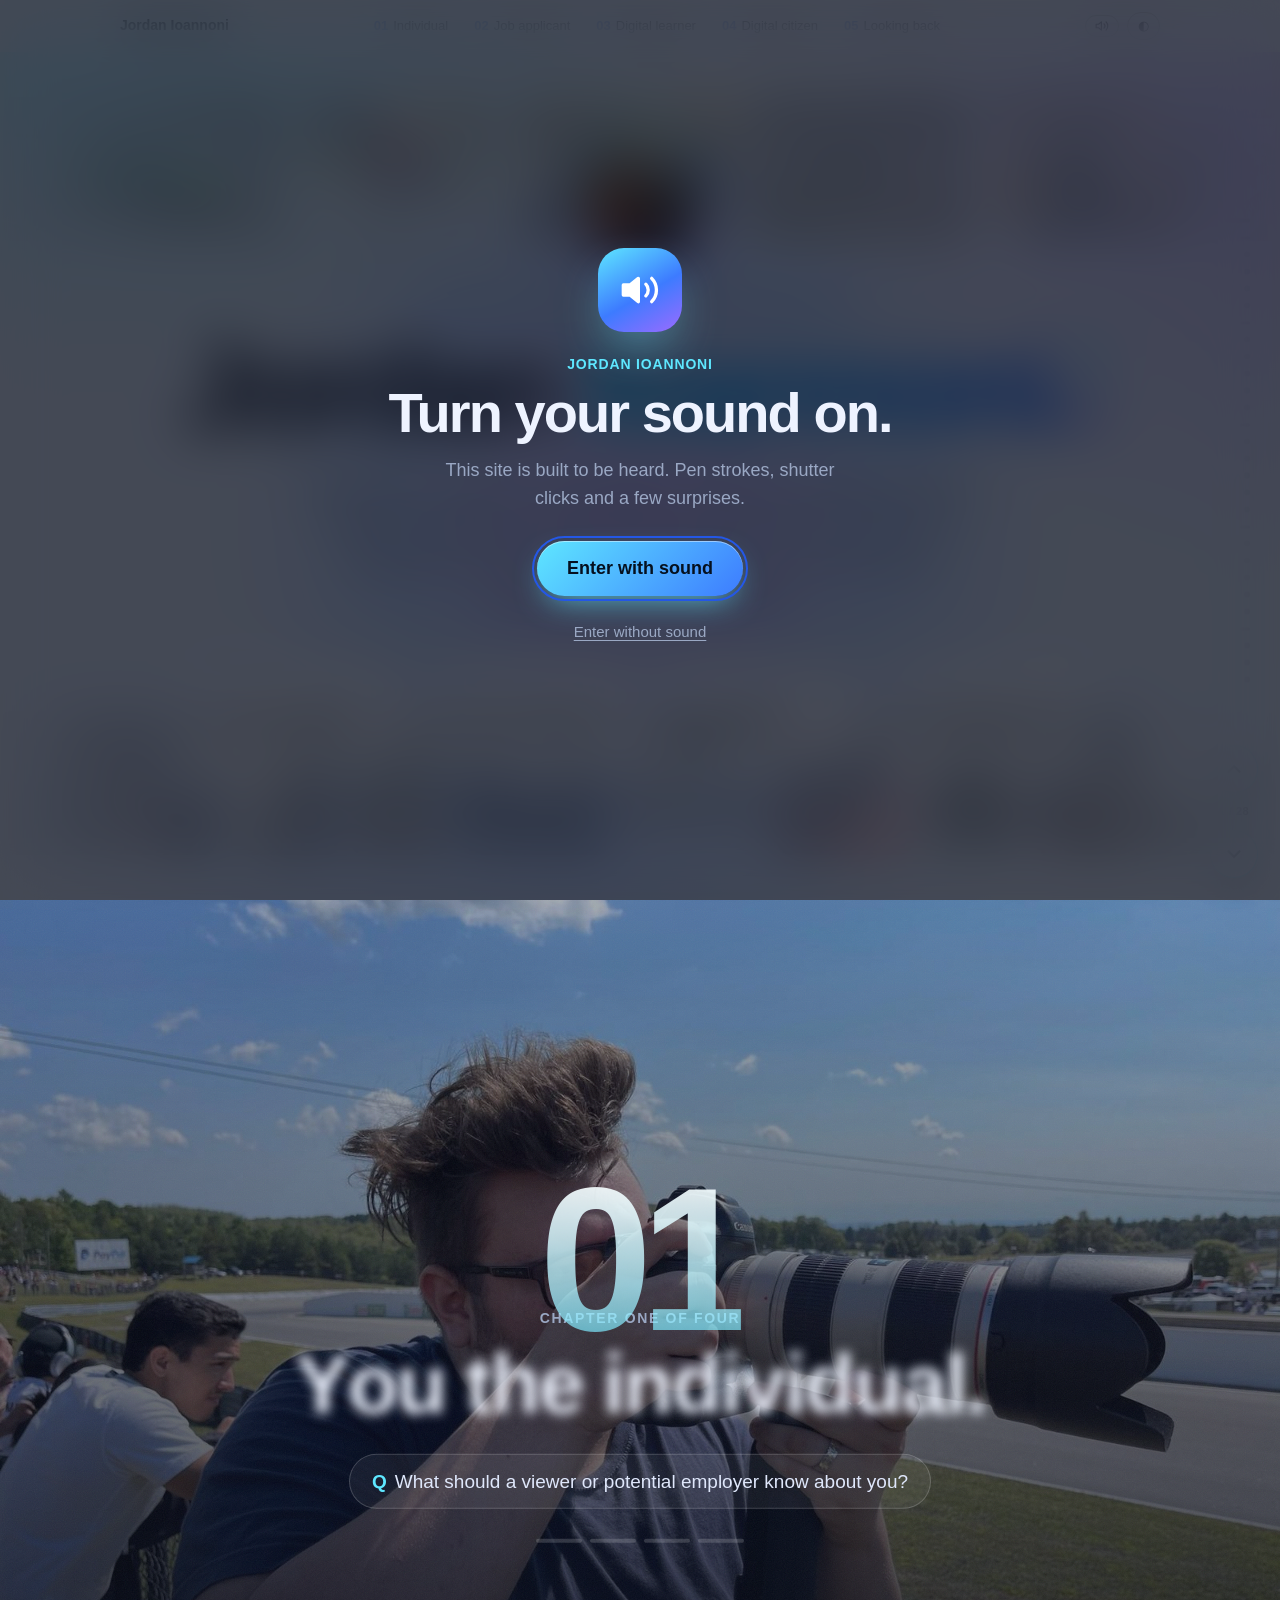
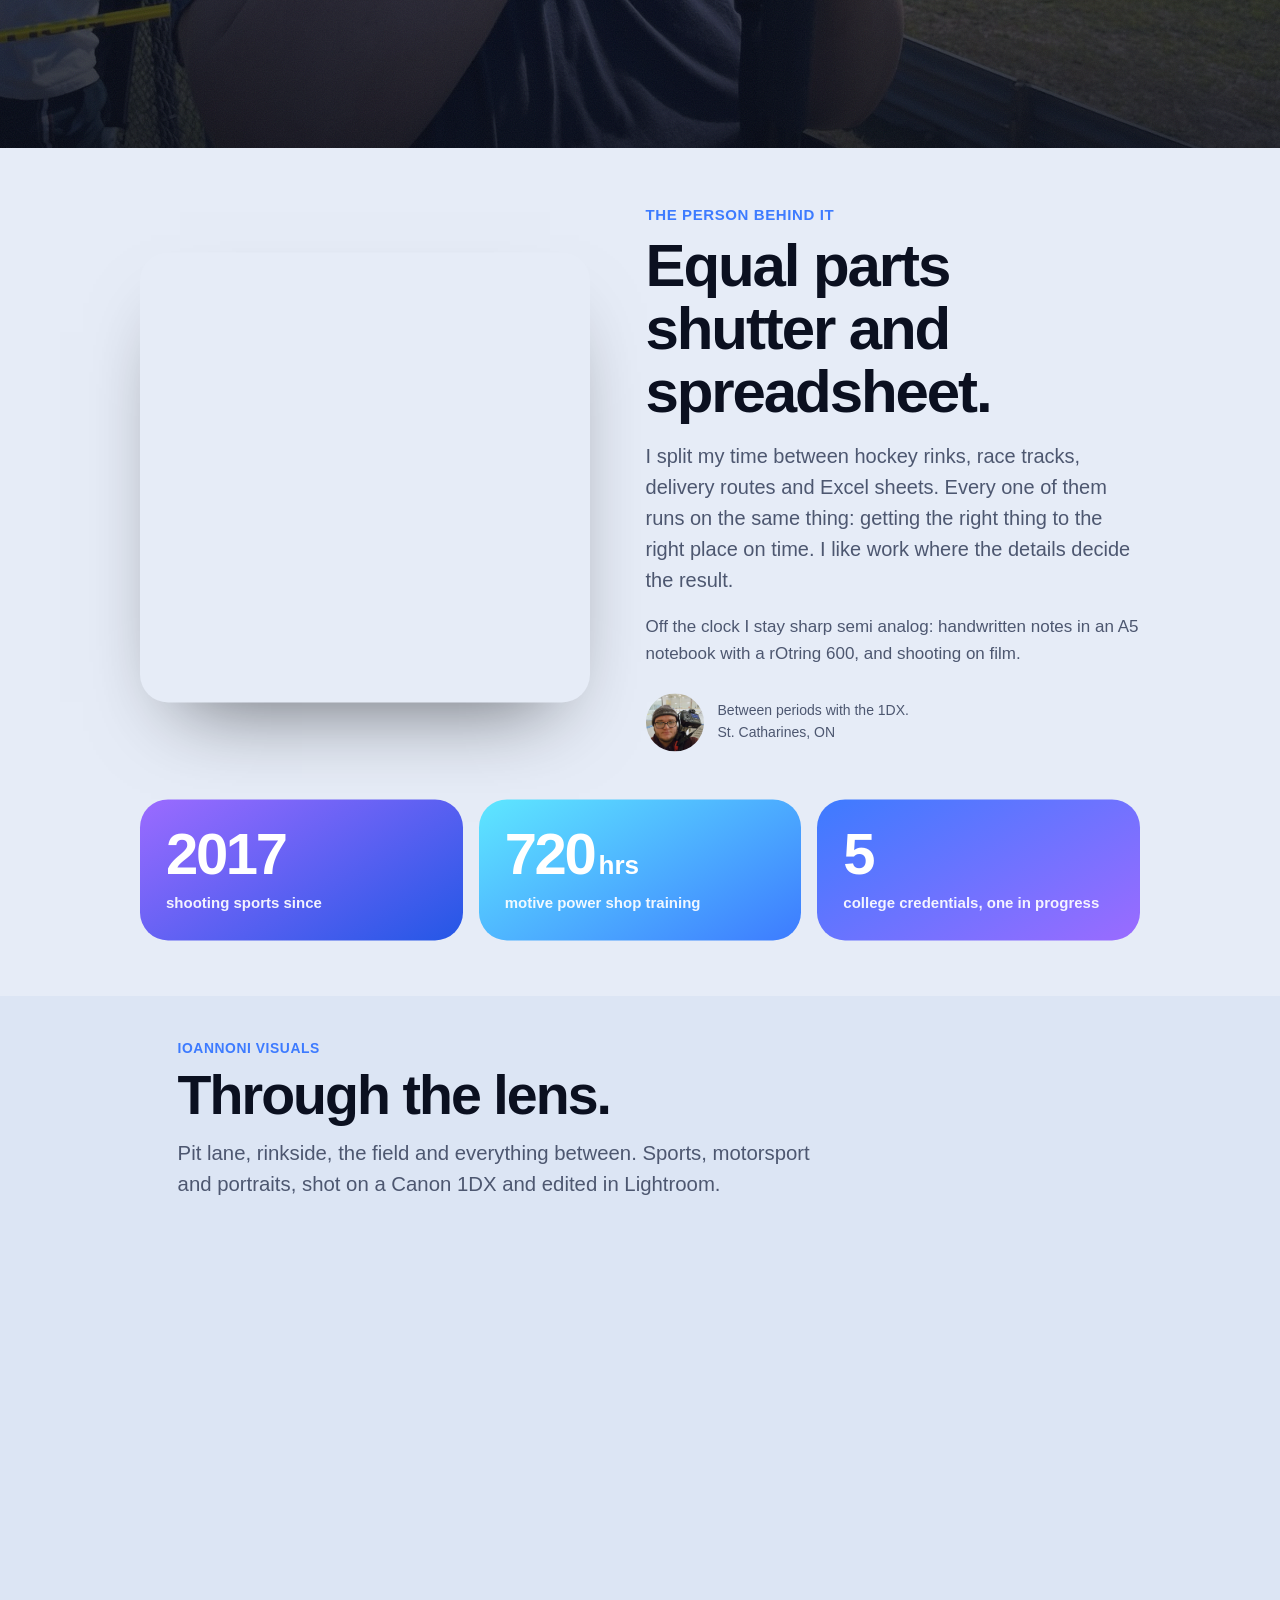
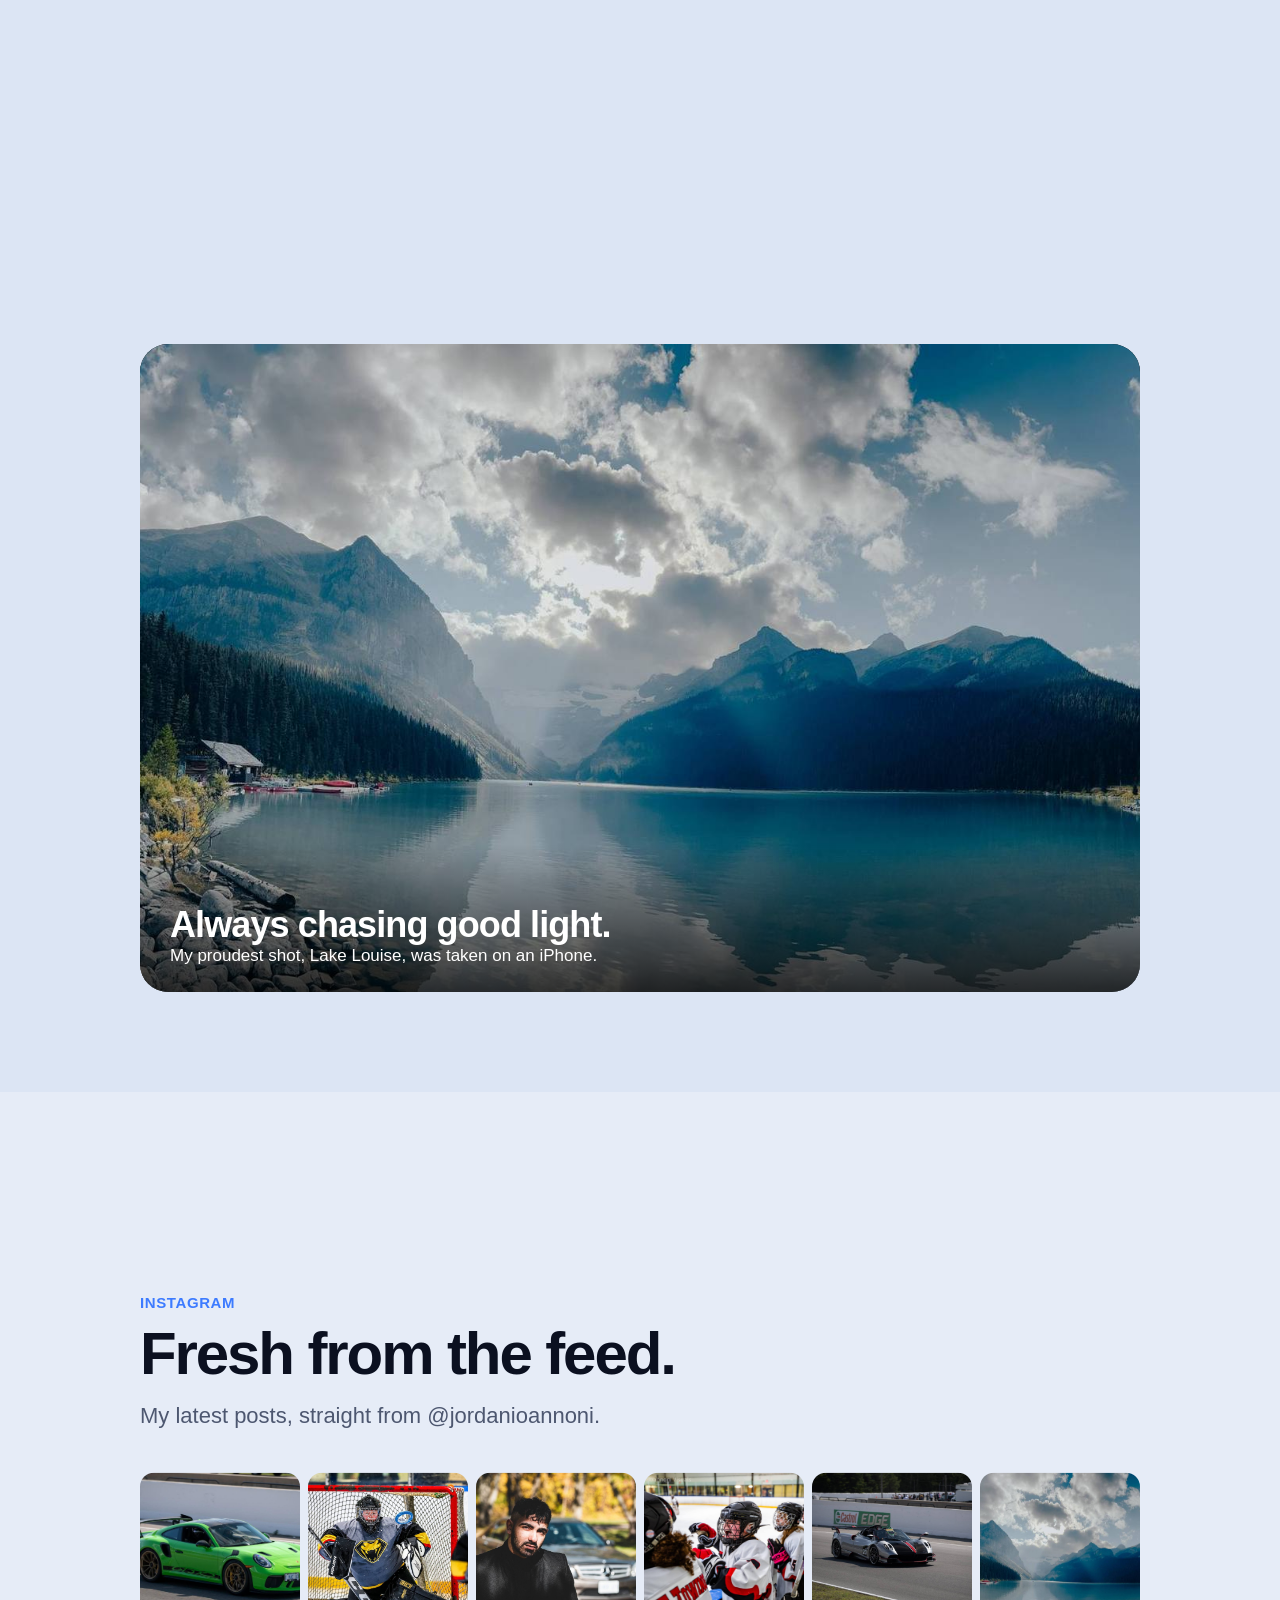
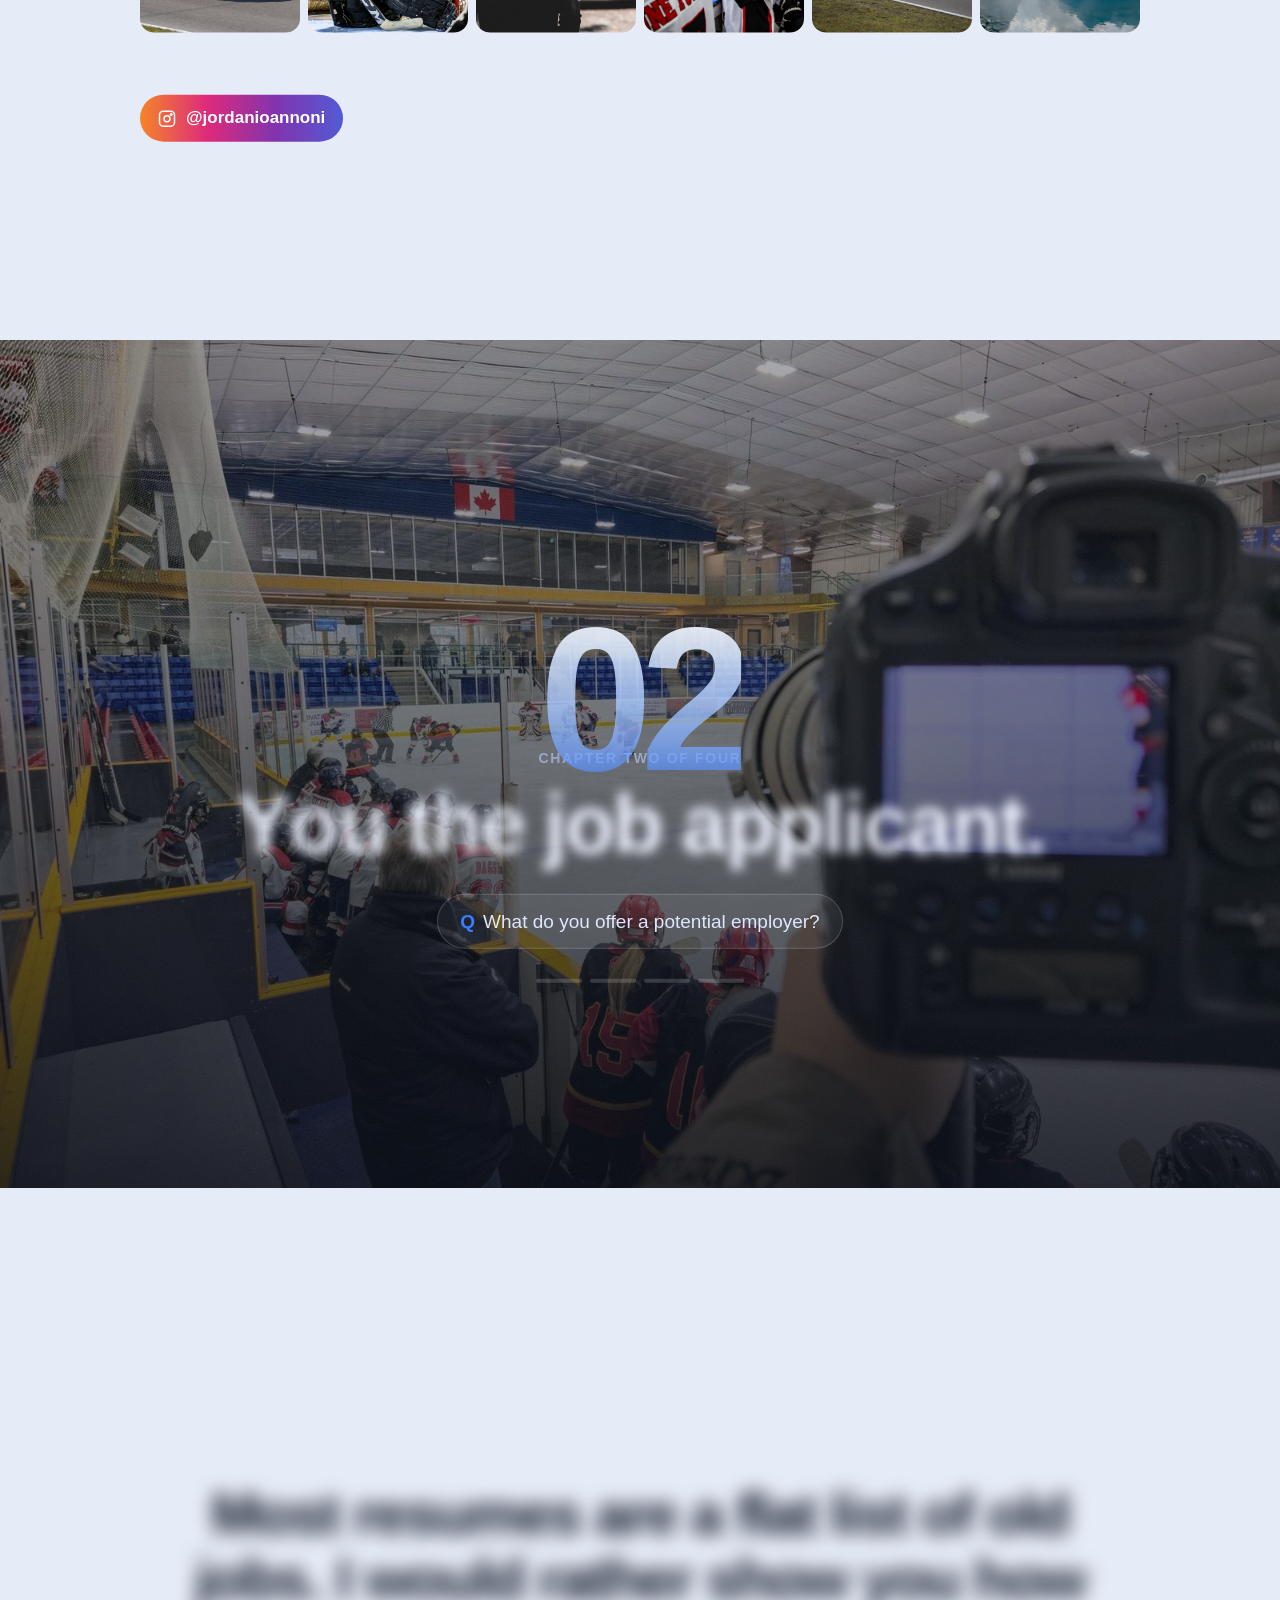
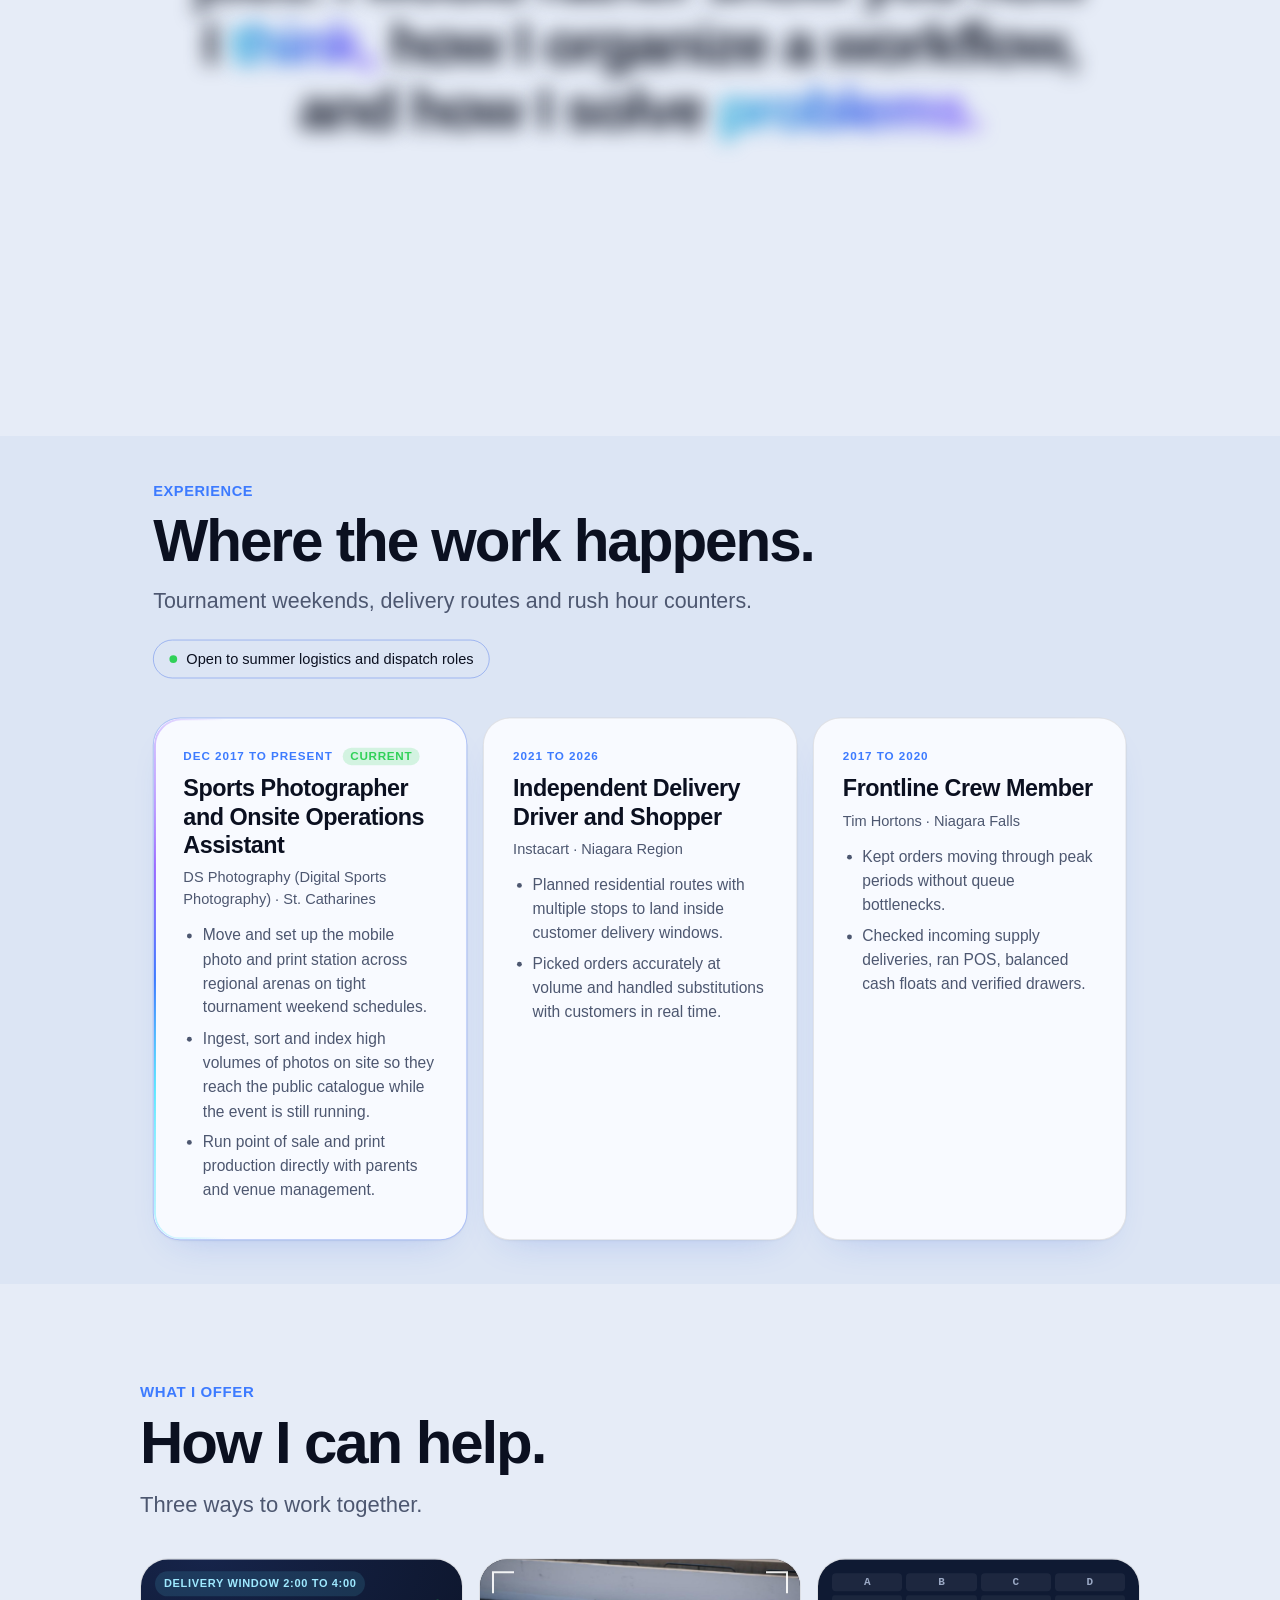
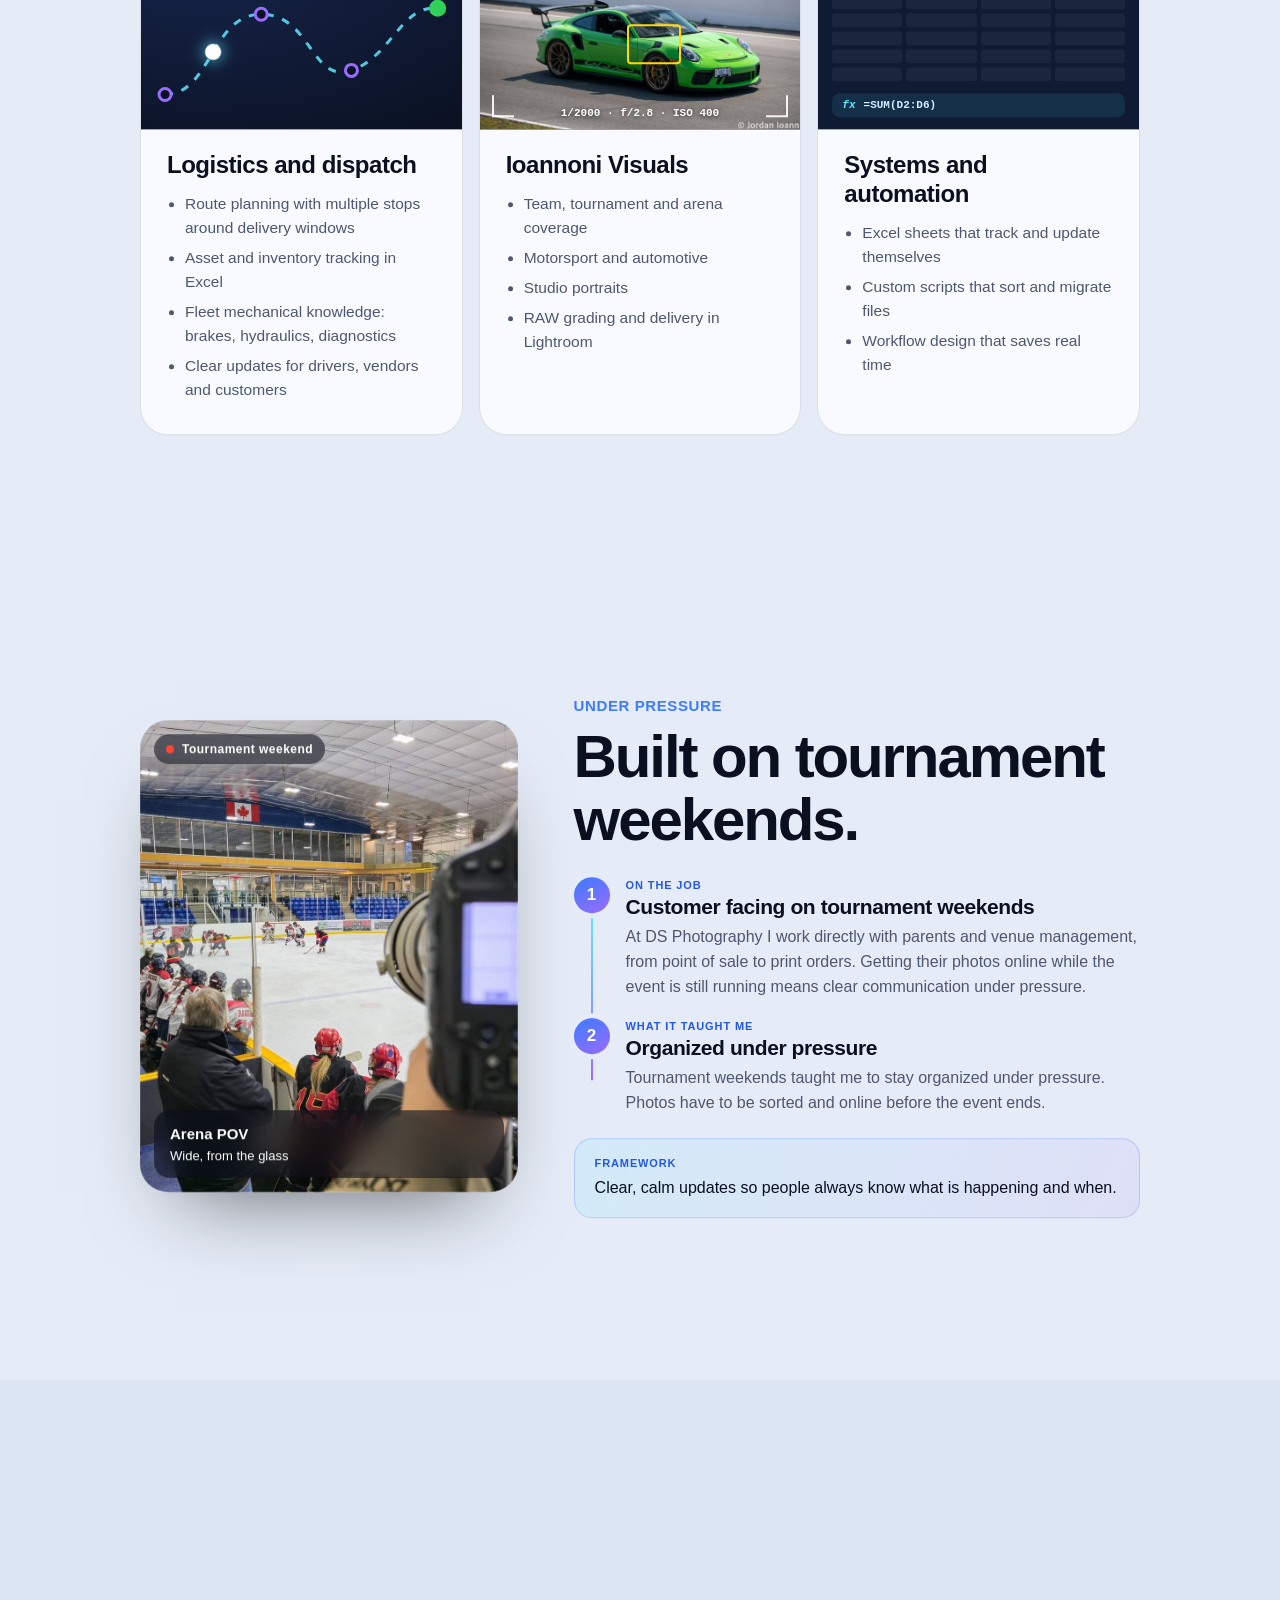
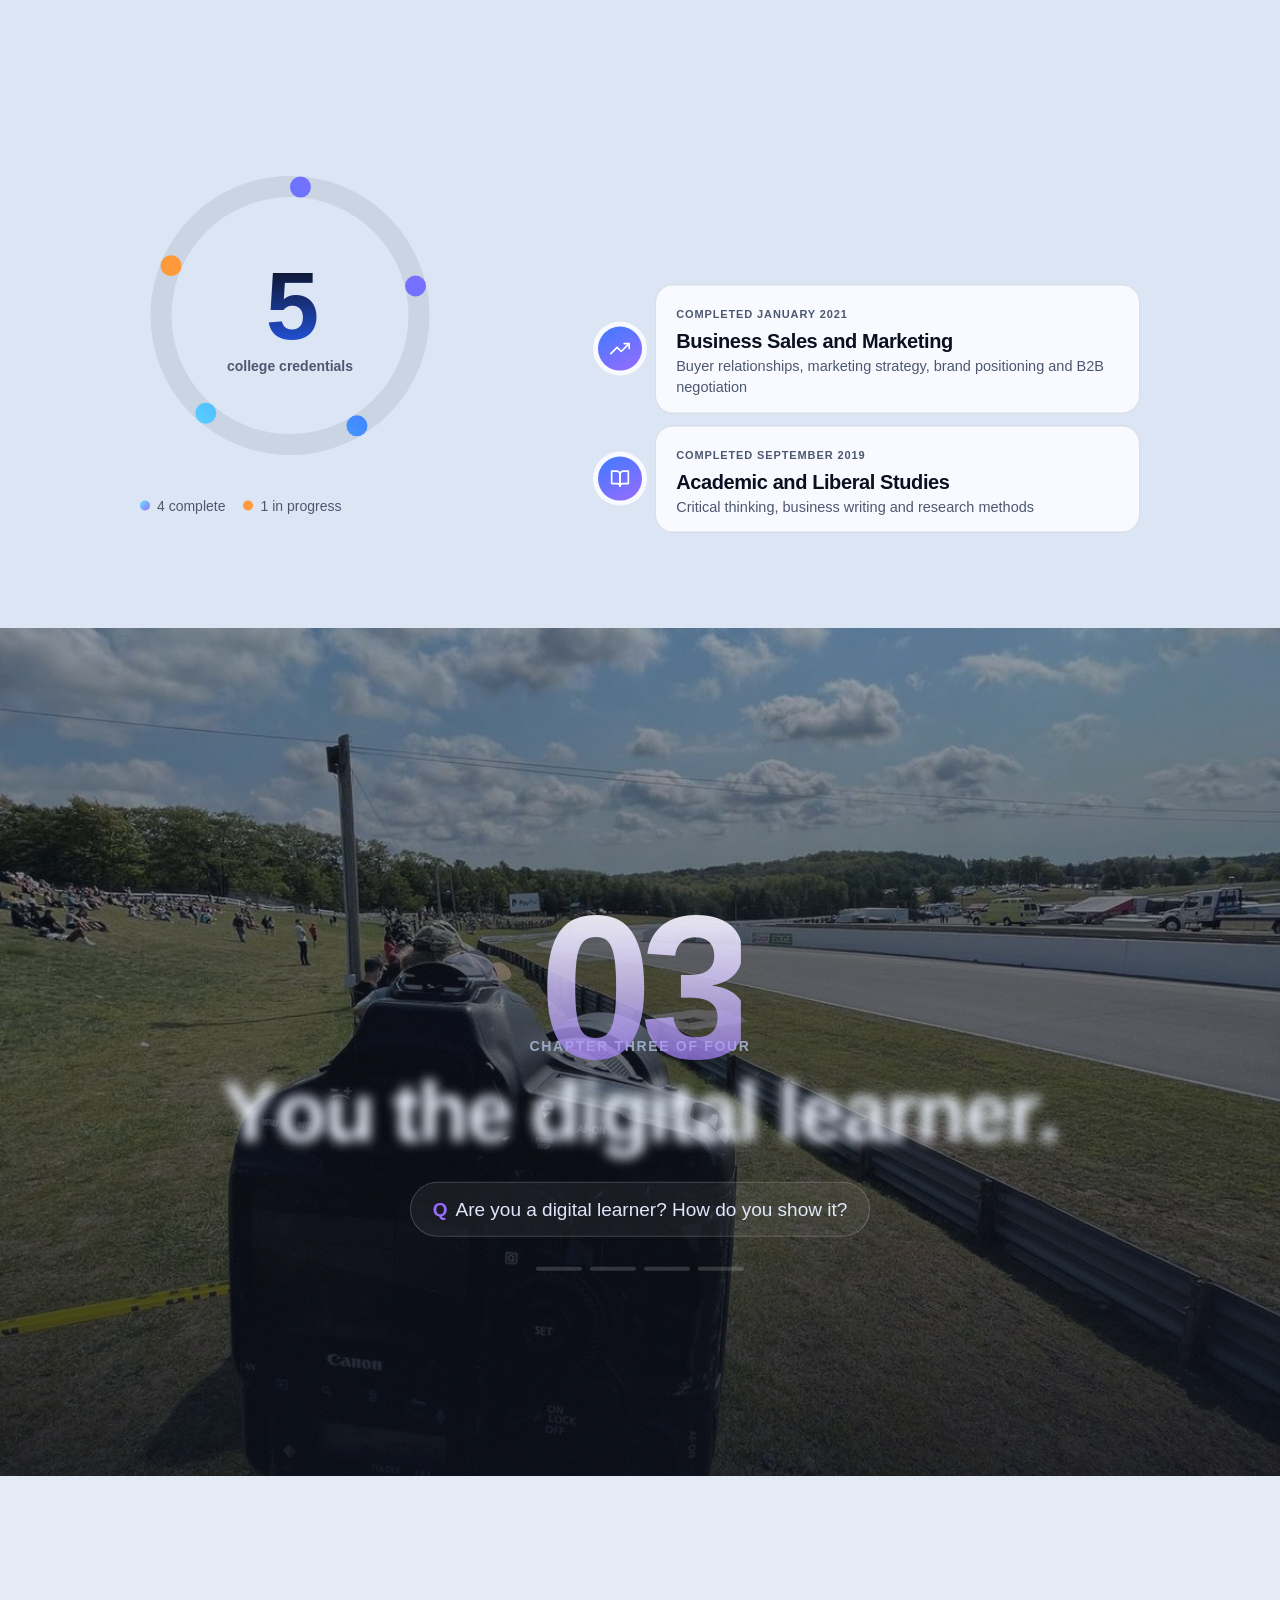
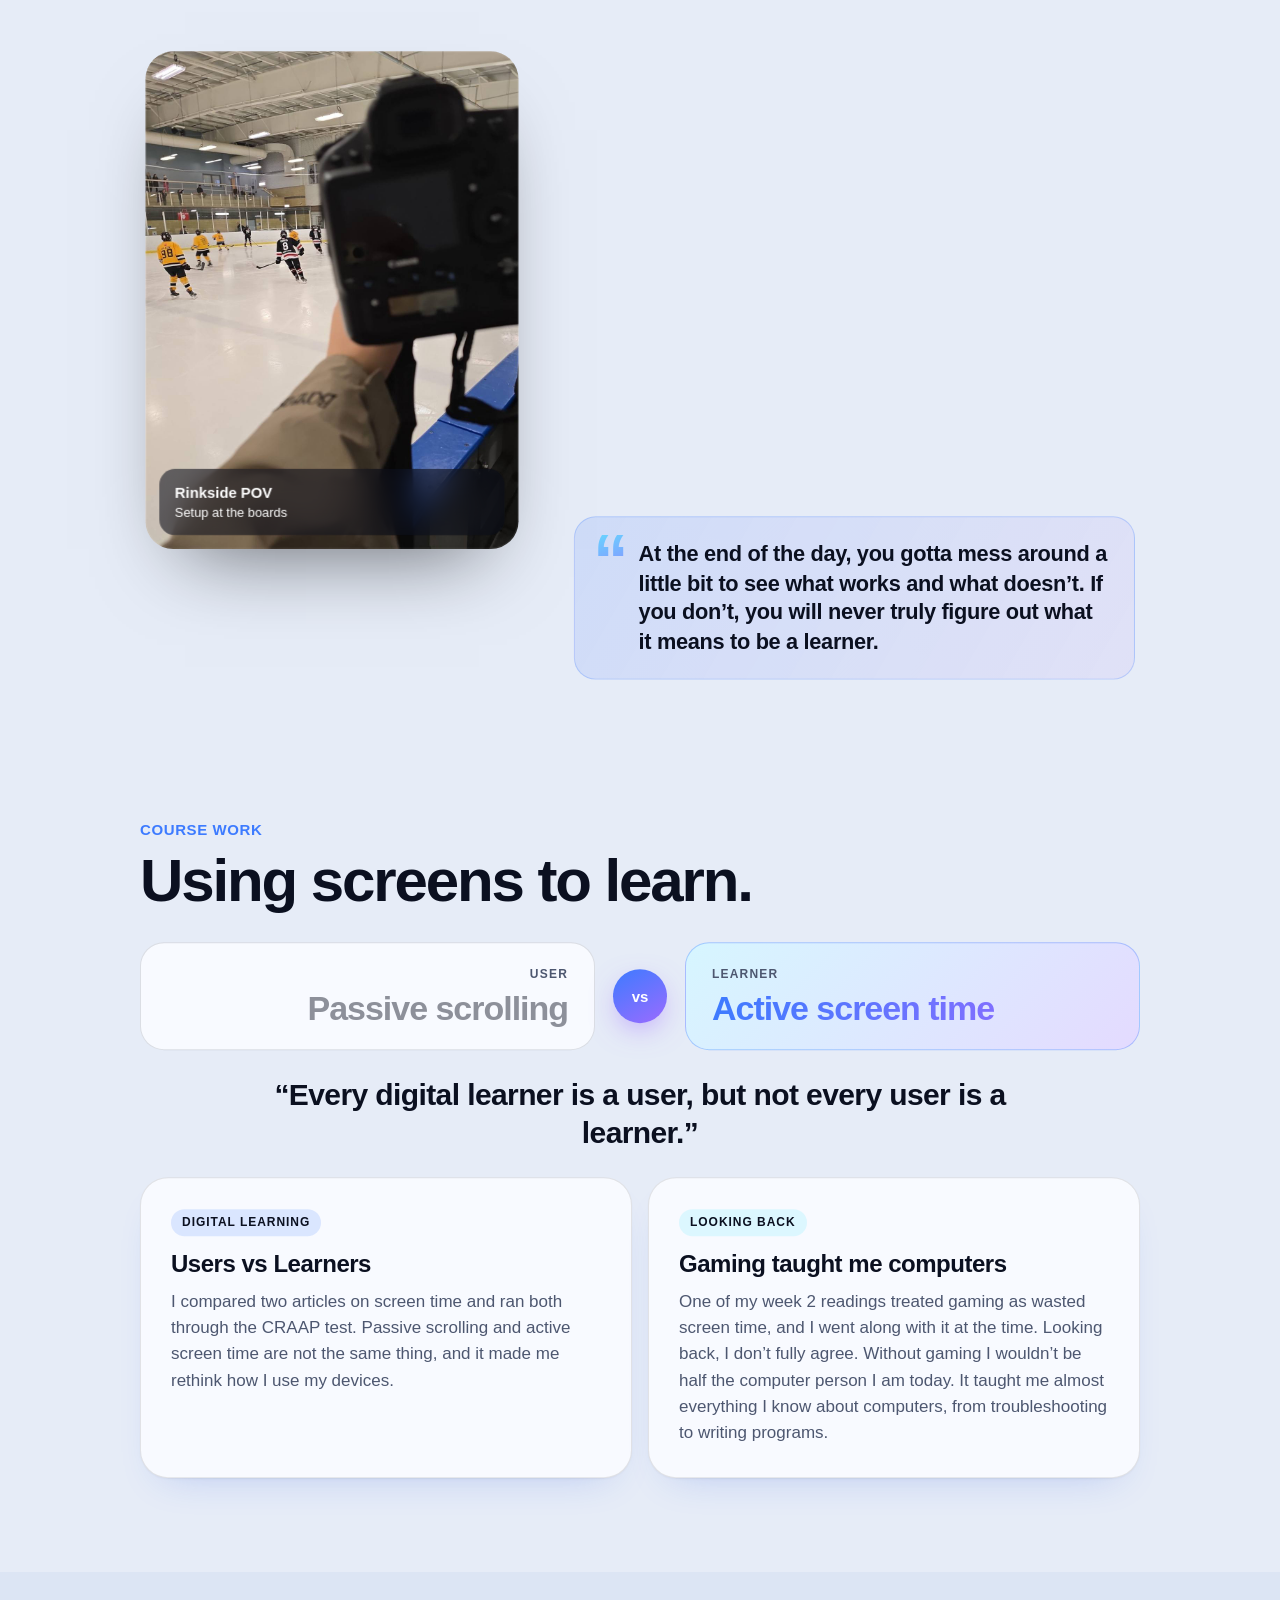
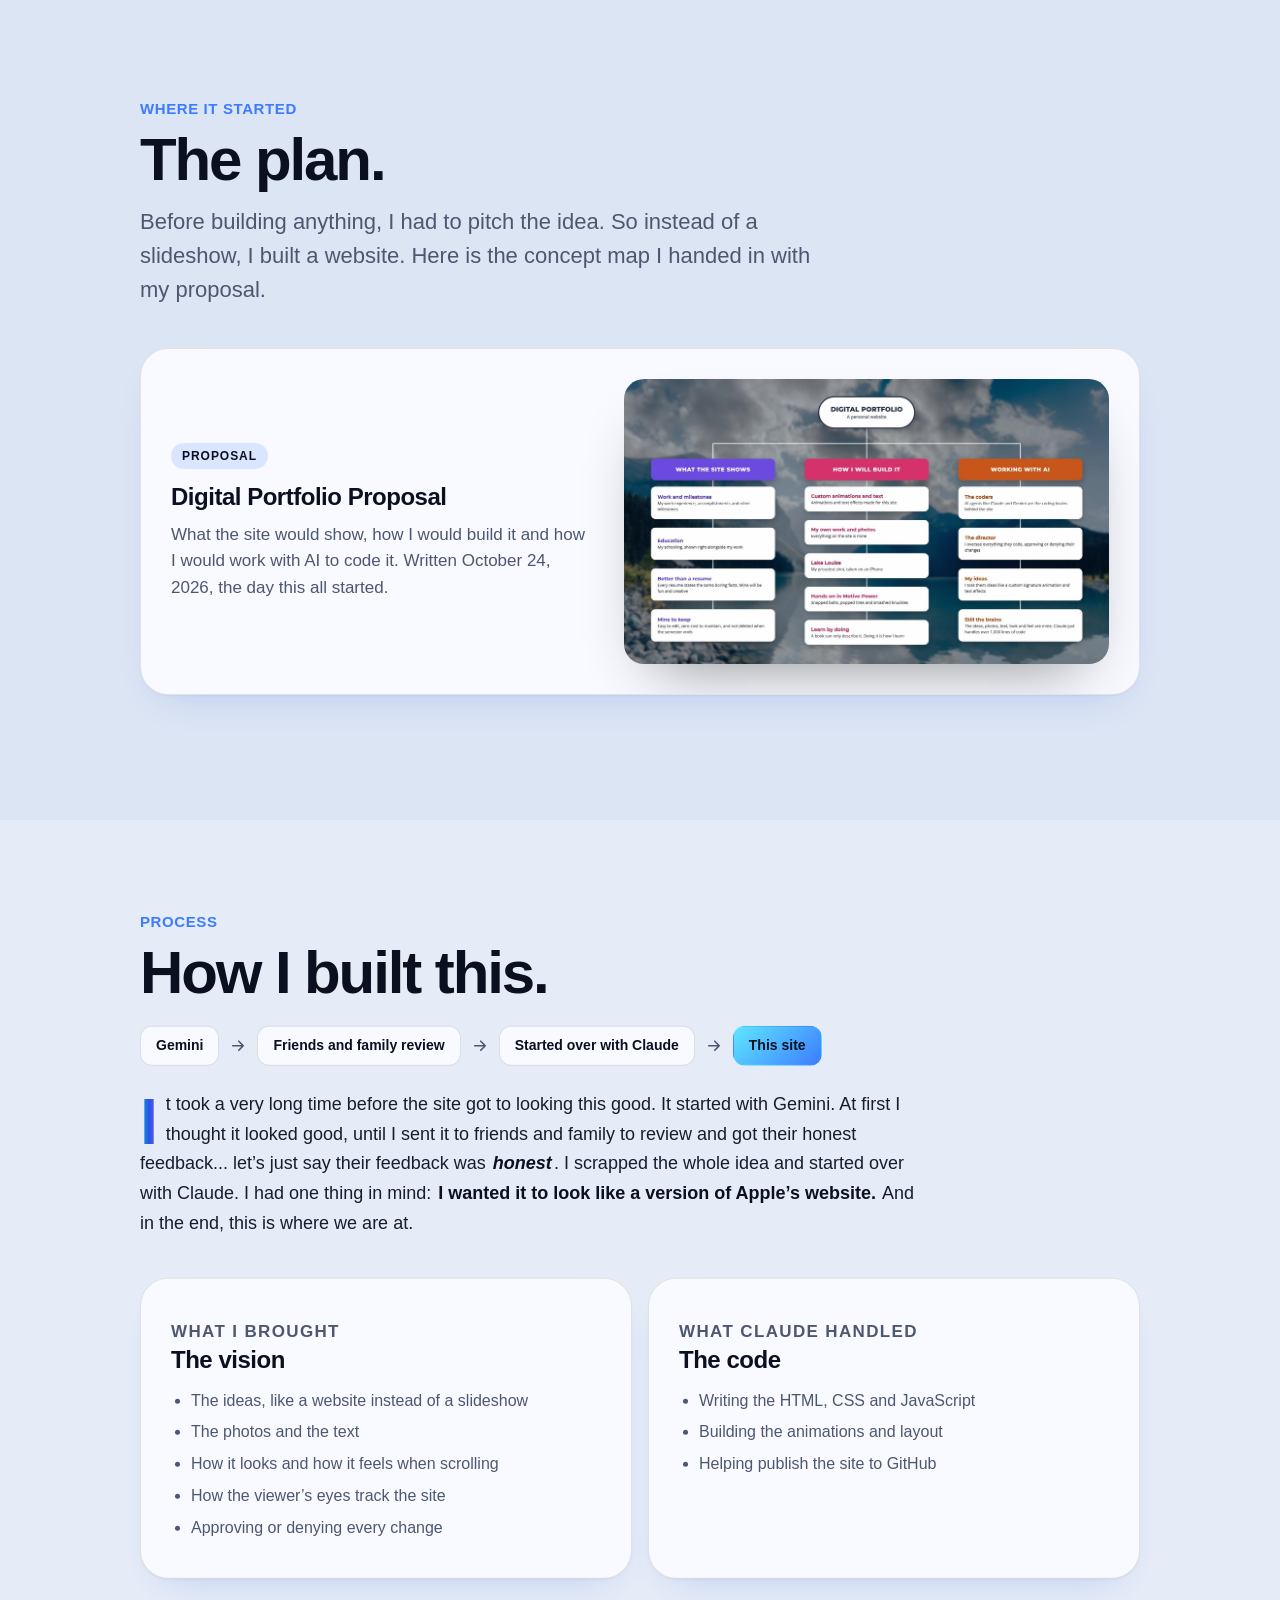
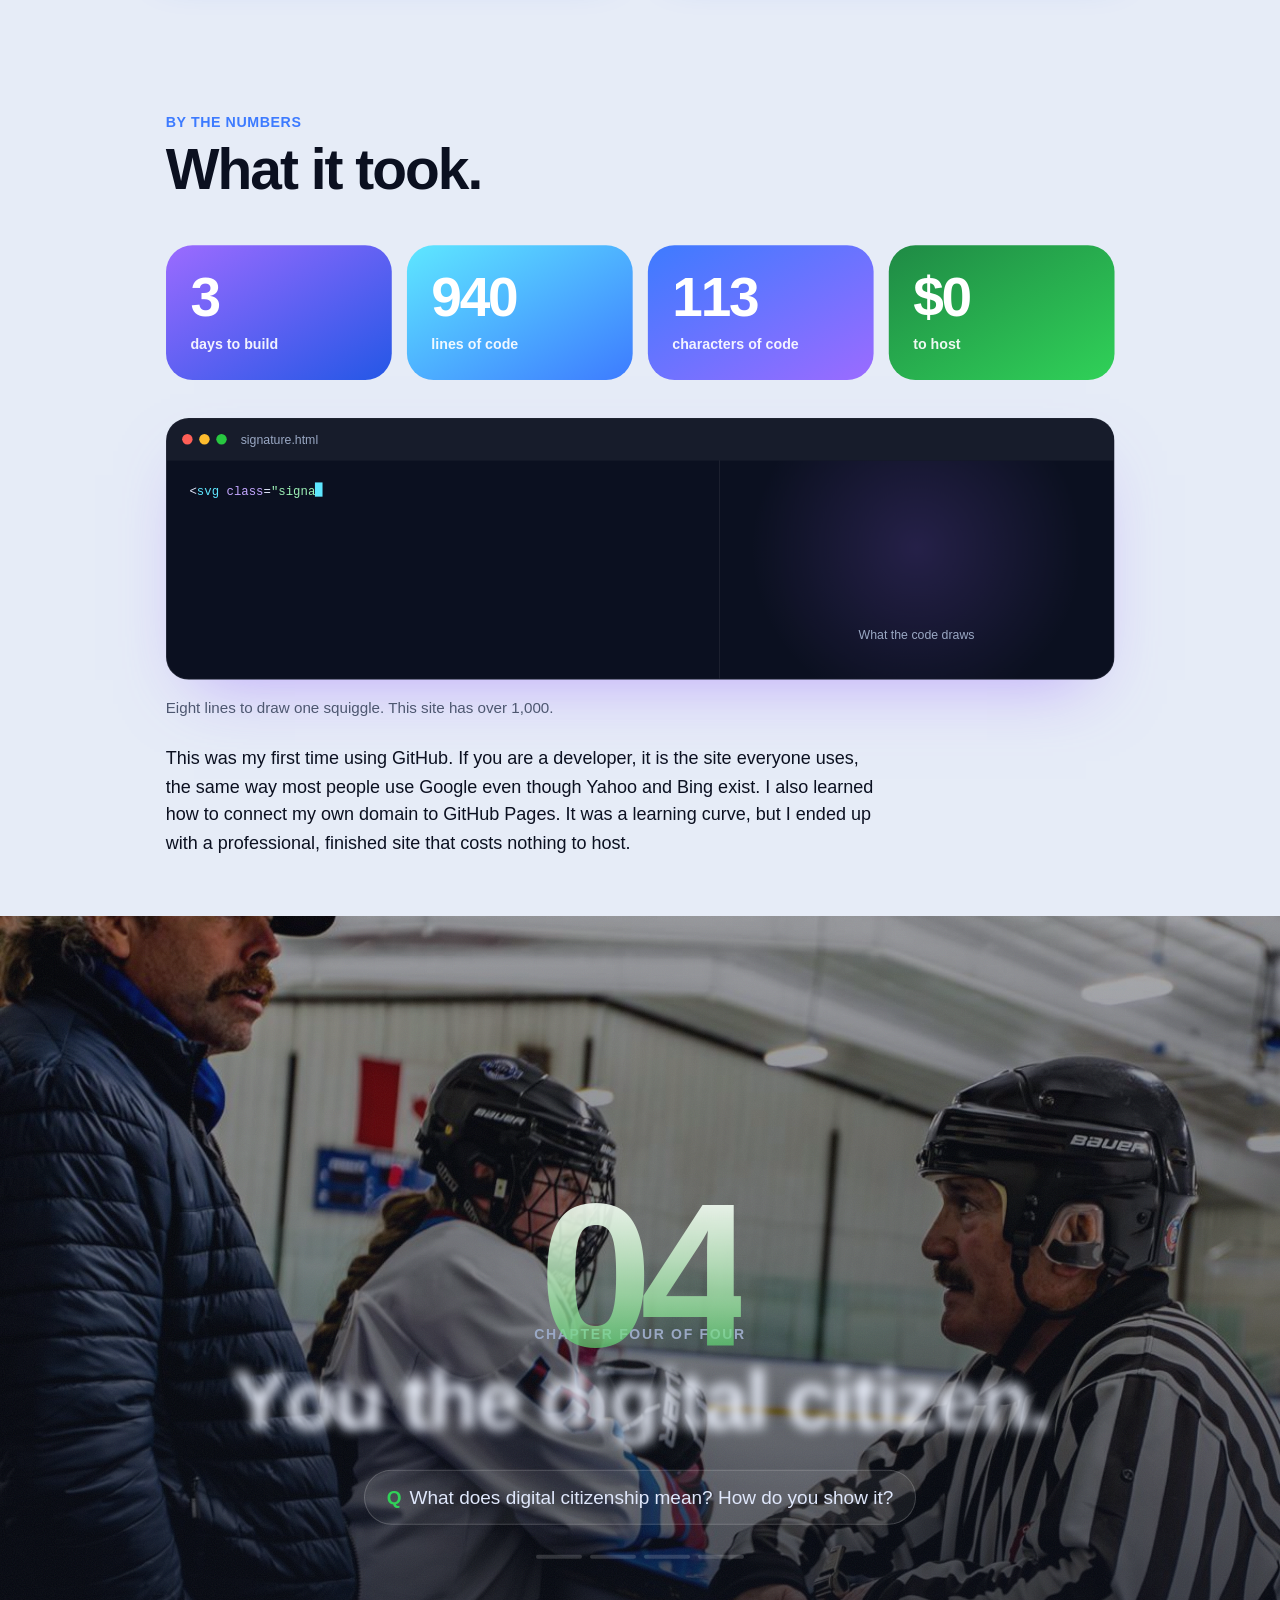
==== assignment.html @ dee3c800 "Assignment page: brighter dark theme Co-Authored-By: Claude Opus 5.5 <noreply@anthropic.com> Claude-" ====
<!DOCTYPE html>
<html lang="en">
<head>
<meta charset="utf-8">
<meta name="viewport" content="width=device-width, initial-scale=1, viewport-fit=cover">
<title>Digital Portfolio | Jordan Ioannoni | STDV 1115</title>
<meta name="description" content="Jordan Ioannoni's STDV 1115 multimodal digital portfolio: the individual, the job applicant, the digital learner and the digital citizen.">
<meta name="robots" content="noindex">
<meta name="theme-color" content="#e6ecf7">
<link rel="icon" href="/favicon.png" type="image/png">
<script>try{document.documentElement.dataset.theme=localStorage.getItem("ji-asg-theme")||"light"}catch(e){document.documentElement.dataset.theme="light"}</script>
<style>
:root{--g1:#5ee7ff;--g2:#3d7bff;--g3:#9b6bff;--dk:#0a1020;--bg:#fff;--alt:#f5f5f7;--ink:#1d1d1f;--mute:#6e6e73;--link:#0066cc;--nav:rgba(255,255,255,.72);--dim:rgba(110,110,115,.35);--line:rgba(128,128,128,.25);color-scheme:light}
@media (prefers-color-scheme:dark){:root:not([data-theme="light"]){--bg:#0a1020;--alt:#111a2e;--ink:#eef3ff;--mute:#9aa8c4;--link:#5ab4ff;--nav:rgba(10,16,32,.78);--dk:#060a15;--dim:rgba(154,168,196,.22);color-scheme:dark}}
:root[data-theme="dark"]{--bg:#0a1020;--alt:#111a2e;--ink:#eef3ff;--mute:#9aa8c4;--link:#5ab4ff;--nav:rgba(10,16,32,.78);--dk:#060a15;--dim:rgba(154,168,196,.22);color-scheme:dark}
*{box-sizing:border-box}
html{scroll-padding-top:56px}
body{margin:0;background:var(--bg);color:var(--ink);font:17px/1.55 -apple-system,"SF Pro Display","Helvetica Neue",Helvetica,Arial,sans-serif;-webkit-font-smoothing:antialiased;overflow-x:hidden}
a{color:var(--link);text-decoration:none}
img{max-width:100%}
:focus-visible{outline:2px solid var(--link);outline-offset:3px}
#sp{position:fixed;top:0;left:0;right:0;height:3px;background:linear-gradient(90deg,var(--g1),var(--g2),var(--g3));transform-origin:0 50%;transform:scaleX(0);z-index:45}
nav{position:sticky;top:0;z-index:40;height:52px;display:flex;align-items:center;justify-content:space-between;gap:12px;padding:0 max(16px,calc(50% - 520px));background:var(--nav);backdrop-filter:saturate(180%) blur(20px);-webkit-backdrop-filter:saturate(180%) blur(20px);font-size:13px;transition:box-shadow .3s}
nav.sc{box-shadow:0 1px 0 var(--line)}
nav .brand{color:var(--ink);font-weight:700;font-size:14px;white-space:nowrap}
nav .ch{display:flex;gap:4px}
nav .ch a{color:var(--ink);opacity:.7;padding:5px 11px;border-radius:99px;white-space:nowrap;transition:background .3s,opacity .3s}
nav .ch a b{font-weight:700;margin-right:5px;color:var(--g1)}
nav .ch a:hover{opacity:1}
nav .ch a.on{opacity:1;background:color-mix(in srgb,var(--g2) 20%,transparent)}
nav .r{display:flex;gap:8px;align-items:center}
nav button{background:none;border:1px solid rgba(128,128,128,.4);color:var(--ink);border-radius:99px;padding:3px 10px;font:inherit;cursor:pointer}
@media (max-width:900px){nav .ch a span{display:none}nav .ch a b{margin:0}nav .ch a{padding:5px 9px}}
@media (max-width:520px){nav .brand{display:none}}
.wrap{max-width:1040px;margin:0 auto;padding:0 20px}
.eyebrow{color:var(--g1);font-weight:600;font-size:15px;letter-spacing:.04em;text-transform:uppercase;margin:0 0 8px}
:root[data-theme="light"] .eyebrow{color:var(--g2)}
h1,h2,h3{margin:0;letter-spacing:-.035em;line-height:1.05;font-weight:700}
h1{font-size:clamp(48px,11vw,120px)}h2{font-size:clamp(34px,5.6vw,60px)}h3{font-size:24px;letter-spacing:-.02em;line-height:1.2}
.grad{background:linear-gradient(90deg,var(--g1),var(--g2),var(--g3),var(--g1));background-size:300% 100%;-webkit-background-clip:text;background-clip:text;color:transparent;animation:flow 8s linear infinite}
@keyframes flow{to{background-position:300% 0}}

/* hero */
.hero{padding-left:20px;padding-right:20px;position:relative;overflow:hidden}
.hero::before{content:"";position:absolute;left:var(--hx,50%);top:var(--hy,55%);width:860px;height:860px;margin:-430px;background:radial-gradient(circle,color-mix(in srgb,var(--g3) 28%,transparent),color-mix(in srgb,var(--g2) 14%,transparent) 40%,transparent 68%);animation:pulse 6s ease-in-out infinite;pointer-events:none;transition:left 1.2s cubic-bezier(.16,1,.3,1),top 1.2s cubic-bezier(.16,1,.3,1)}
@keyframes pulse{50%{transform:scale(1.2);opacity:.7}}
.hero>*{position:relative}
.hero .me{width:132px;height:132px;border-radius:50%;object-fit:cover;margin:0 auto 26px;border:3px solid transparent;background:linear-gradient(var(--bg),var(--bg)) padding-box,linear-gradient(135deg,var(--g1),var(--g3)) border-box;box-shadow:0 20px 50px -20px color-mix(in srgb,var(--g3) 70%,transparent)}
.hero .lead{max-width:680px;margin:22px auto 0;color:var(--mute);font-size:clamp(19px,2.6vw,24px);letter-spacing:-.01em}
.toc{display:grid;grid-template-columns:repeat(4,1fr);gap:12px;max-width:900px;margin:44px auto 0}
.toc a{display:block;text-align:left;padding:18px 18px 16px;border-radius:20px;background:color-mix(in srgb,var(--alt) 80%,transparent);border:1px solid var(--line);color:var(--ink);transition:transform .4s cubic-bezier(.16,1,.3,1),border-color .3s}
.toc a:hover{transform:translateY(-4px);border-color:color-mix(in srgb,var(--g1) 60%,transparent)}
.toc b{display:block;font-size:13px;color:var(--g1);letter-spacing:.06em}
:root[data-theme="light"] .toc b{color:var(--g2)}
.toc span{display:block;margin-top:6px;font-weight:700;font-size:18px;letter-spacing:-.02em;line-height:1.2}
@media (max-width:760px){.toc{grid-template-columns:repeat(2,1fr)}}

/* chapter openers */
.chap{padding-left:20px;padding-right:20px;background:var(--dk);color:#eef3ff}
.chap::before{content:"";position:absolute;inset:0;background:radial-gradient(70% 60% at 50% 55%,color-mix(in srgb,var(--c,var(--g2)) 34%,transparent),transparent 70%);opacity:.9;pointer-events:none}
.chap .bg{position:absolute;inset:0;background-size:cover;background-position:center;opacity:.18;filter:saturate(.8);transform:scale(1.08);transition:transform 2.4s cubic-bezier(.16,1,.3,1)}
.chap.in .bg{transform:scale(1)}
.chap>div{position:relative}
.chap .num{font-size:clamp(90px,18vw,210px);font-weight:800;letter-spacing:-.06em;line-height:.9;background:linear-gradient(180deg,#fff,color-mix(in srgb,var(--c,var(--g2)) 70%,transparent));-webkit-background-clip:text;background-clip:text;color:transparent;opacity:.95}
.chap .of{margin:14px 0 0;font-size:14px;font-weight:600;letter-spacing:.12em;text-transform:uppercase;color:#9aa8c4}
.chap h2{margin-top:10px;font-size:clamp(40px,7.4vw,84px)}
.chap .q{display:inline-block;margin:26px auto 0;max-width:640px;padding:12px 22px;border-radius:99px;border:1px solid rgba(255,255,255,.18);background:rgba(255,255,255,.06);font-size:clamp(16px,2.2vw,19px);color:#dfe7fb}
.chap .q i{font-style:normal;color:var(--c,var(--g1));font-weight:700;margin-right:8px}
.c1{--c:#5ee7ff}.c2{--c:#3d7bff}.c3{--c:#9b6bff}.c4{--c:#30d158}.c5{--c:#ff9f43}

/* sections */
section.blk{padding:0}
/* every section is one screen */
.slide{position:relative;min-height:calc(100vh - 52px);display:flex;align-items:center;padding:70px 0;overflow:hidden}
.slide>.fit{width:100%;position:relative}
html.fitmode .slide{height:calc(100vh - 52px);min-height:0;padding:0;display:block}
html.fitmode .slide>.fit{position:absolute;left:50%;top:50%;padding:5vh 0;transform:translate(-50%,-50%) scale(var(--z,1));transform-origin:50% 50%}
.hero.slide,.chap.slide,.quote.slide,.end.slide{text-align:center}
/* section arrows */
#arw{position:fixed;right:22px;bottom:22px;z-index:44;display:flex;flex-direction:column;gap:10px;align-items:center}
#arw button{width:48px;height:48px;border-radius:50%;border:1px solid color-mix(in srgb,var(--g1) 45%,transparent);background:color-mix(in srgb,var(--bg) 70%,transparent);-webkit-backdrop-filter:blur(14px);backdrop-filter:blur(14px);color:var(--ink);display:grid;place-items:center;cursor:pointer;transition:transform .3s,background .3s,opacity .3s;box-shadow:0 10px 30px -12px rgba(0,0,0,.5)}
#arw button:hover{transform:scale(1.08);background:color-mix(in srgb,var(--g2) 30%,var(--bg))}
#arw button:disabled{opacity:.25;cursor:default;transform:none}
#arw svg{width:22px;height:22px}
@media (max-width:759px){#arw{right:12px;bottom:12px;gap:6px}#arw button{width:40px;height:40px}#arw span{display:none}}
#arw span{font-size:11px;font-weight:600;color:var(--mute);font-variant-numeric:tabular-nums;letter-spacing:.04em}
/* typing title */
.caret{display:inline-block;width:.07em;height:.82em;margin-left:.06em;vertical-align:-.04em;border-radius:2px;background:linear-gradient(var(--g1),var(--g3));animation:blink 1s steps(1) infinite;transition:opacity .6s}
.caret.off{opacity:0}
h1.typed{cursor:pointer;min-height:1.05em}
section.alt{background:var(--alt)}
.intro{color:var(--mute);max-width:700px;margin:14px 0 0;font-size:clamp(19px,2.4vw,22px)}
.prose{max-width:760px;margin:26px 0 0;font-size:19px}
.prose p{margin:0 0 18px}
.prose .close{margin-top:34px;font-size:clamp(30px,4.6vw,48px);font-weight:700;letter-spacing:-.03em;line-height:1.1;background:linear-gradient(90deg,var(--g1),var(--g2),var(--g3));-webkit-background-clip:text;background-clip:text;color:transparent}
.grid{display:grid;grid-template-columns:repeat(auto-fit,minmax(min(100%,320px),1fr));gap:16px;margin-top:40px}
.grid.two{grid-template-columns:repeat(auto-fit,minmax(min(100%,420px),1fr))}
.card{position:relative;overflow:hidden;border-radius:28px;padding:30px;background:var(--alt);border:1px solid rgba(128,128,128,.2);transition:transform .6s cubic-bezier(.16,1,.3,1)}
section.alt .card{background:var(--bg)}
.card::before{content:"";position:absolute;inset:0;background:radial-gradient(280px circle at var(--mx,50%) var(--my,0%),color-mix(in srgb,var(--g3) 22%,transparent),transparent 70%);opacity:0;transition:opacity .4s;pointer-events:none}
.card:hover::before{opacity:1}
@media (hover:hover){.card:hover{transform:perspective(900px) rotateX(var(--rx,0deg)) rotateY(var(--ry,0deg)) translateY(-6px)}}
.card>*{position:relative}
.card p{margin:10px 0 0;color:var(--mute);font-size:17px}
.card ul{margin:14px 0 0;padding-left:20px;color:var(--mute);font-size:16px}.card li{margin:7px 0}
.card .k{font-size:12px;font-weight:700;letter-spacing:.08em;text-transform:uppercase;color:var(--mute);margin:18px 0 0}
.card .k + p{margin-top:4px}
.card .take{margin:18px 0 0;color:var(--ink);font-size:20px;font-weight:600;letter-spacing:-.015em;line-height:1.35}
.card .ic{width:44px;height:44px;border-radius:12px;display:grid;place-items:center;color:#fff;margin-bottom:16px}
.card .ic svg{width:22px;height:22px}
.i1{background:linear-gradient(150deg,var(--g3),var(--link))}.i2{background:linear-gradient(150deg,var(--g1),var(--g2))}.i3{background:linear-gradient(150deg,#1f8a45,#30d158)}
.wide{grid-column:1/-1;display:grid;grid-template-columns:1fr 1.15fr;gap:32px;align-items:center}
@media (max-width:820px){.wide{grid-template-columns:1fr}}
.tag{display:inline-block;font-size:12px;font-weight:700;letter-spacing:.08em;text-transform:uppercase;padding:4px 11px;border-radius:99px;margin:0 0 14px}
.t1{background:color-mix(in srgb,var(--g3) 16%,transparent)}.t2{background:color-mix(in srgb,var(--g2) 16%,transparent)}.t3{background:color-mix(in srgb,var(--g1) 18%,transparent)}.t4{background:color-mix(in srgb,var(--link) 16%,transparent)}.t5{background:rgba(48,209,88,.16)}
.who{font-size:12px;font-weight:700;letter-spacing:.08em;text-transform:uppercase;margin:0 0 6px}
.w1{color:var(--link)}.w2{color:var(--g3)}
.zoom{display:block;border-radius:20px;overflow:hidden;box-shadow:0 30px 60px -30px rgba(0,0,0,.45);cursor:zoom-in;padding:0;border:0;background:none;width:100%}
.zoom img{display:block;width:100%;height:auto;transition:transform 1.2s cubic-bezier(.16,1,.3,1)}
.zoom:hover img{transform:scale(1.03)}
.btn{display:inline-block;padding:12px 24px;border-radius:99px;font-size:17px;margin-top:22px;background:linear-gradient(135deg,var(--g1),var(--g2));color:#05101f;font-weight:600;box-shadow:0 10px 28px -10px color-mix(in srgb,var(--g1) 75%,transparent),inset 0 1px 0 rgba(255,255,255,.45);transition:transform .3s;border:0;cursor:pointer;font-family:inherit}
.btn:hover{transform:scale(1.05)}

/* about split */
.about{display:grid;grid-template-columns:1fr 1.1fr;gap:56px;align-items:center}
.about .ph{border-radius:28px;overflow:hidden;aspect-ratio:1/1;box-shadow:0 40px 80px -40px rgba(0,0,0,.6)}
.about .ph img{width:100%;height:115%;object-fit:cover;display:block;transform:translateY(var(--py,0px))}
.about .b{font-size:20px;color:var(--mute);margin:18px 0 0}
.about .sm{display:flex;align-items:center;gap:14px;margin-top:26px;font-size:14px;color:var(--mute)}
.about .sm img{width:58px;height:58px;border-radius:50%;object-fit:cover}
@media (max-width:820px){.about{grid-template-columns:1fr;gap:32px}.about .ph{aspect-ratio:4/3}}

/* stats */
.stats{display:grid;grid-template-columns:repeat(3,1fr);gap:16px;margin-top:48px}
.stats.four{grid-template-columns:repeat(4,1fr)}
.stat{border-radius:28px;padding:26px;color:#fff;position:relative;overflow:hidden}
.stat:nth-child(1){background:linear-gradient(150deg,var(--g3),var(--link))}.stat:nth-child(2){background:linear-gradient(150deg,var(--g1),var(--g2))}.stat:nth-child(3){background:linear-gradient(150deg,var(--g2),var(--g3))}.stat:nth-child(4){background:linear-gradient(150deg,#1f8a45,#30d158)}
.stat b{display:block;font-size:clamp(40px,5vw,58px);line-height:1;letter-spacing:-.04em;font-variant-numeric:tabular-nums}
.stat b small{font-size:.45em;margin-left:4px;letter-spacing:0}
.stat span{display:block;margin-top:8px;font-size:15px;font-weight:600;opacity:.92}
@media (max-width:820px){.stats,.stats.four{grid-template-columns:repeat(2,1fr)}}

/* photo mosaic */
.mos{display:grid;grid-auto-flow:dense;grid-template-columns:repeat(4,1fr);grid-auto-rows:clamp(96px,12.5vh,180px);gap:12px;margin-top:40px}
.mos button{position:relative;padding:0;border:0;border-radius:18px;overflow:hidden;cursor:zoom-in;background:#000}
.mos img{width:100%;height:100%;object-fit:cover;display:block;transition:transform 1s cubic-bezier(.16,1,.3,1),opacity .4s}
.mos button:hover img{transform:scale(1.06)}
.mos figcaption{position:absolute;left:0;right:0;bottom:0;padding:30px 14px 12px;text-align:left;color:#fff;font-size:14px;font-weight:600;background:linear-gradient(transparent,rgba(0,0,0,.72))}
.mos figcaption small{display:block;font-weight:400;opacity:.8;font-size:12px}
.mos .w2x{grid-column:span 2}.mos .h2x{grid-row:span 2}
@media (max-width:760px){.mos{grid-template-columns:repeat(2,1fr);grid-auto-rows:160px}}
.igf{margin-top:40px;min-height:200px}
.wideshot{position:relative;margin-top:16px;border-radius:28px;overflow:hidden;cursor:zoom-in;display:block;border:0;padding:0;width:100%;background:#000}
.wideshot{margin-top:0}.wideshot img{display:block;width:100%;height:clamp(260px,72vh,760px);object-fit:cover}
.wideshot div{position:absolute;left:0;right:0;bottom:0;padding:60px 30px 26px;text-align:left;background:linear-gradient(transparent,rgba(0,0,0,.75));color:#fff}
.wideshot b{display:block;font-size:clamp(24px,3.4vw,36px);letter-spacing:-.025em}
.wideshot span{opacity:.85;font-size:17px}

/* experience */
.avail{display:inline-flex;align-items:center;gap:9px;margin-top:22px;font-size:15px;padding:7px 16px;border-radius:99px;border:1px solid color-mix(in srgb,var(--g1) 45%,transparent);color:var(--ink)}
.avail::before{content:"";width:8px;height:8px;border-radius:50%;background:#30d158;box-shadow:0 0 0 0 rgba(48,209,88,.6);animation:ping 2s infinite}
@keyframes ping{70%{box-shadow:0 0 0 9px rgba(48,209,88,0)}100%{box-shadow:0 0 0 0 rgba(48,209,88,0)}}
.xp .when{font-size:12px;font-weight:700;letter-spacing:.08em;text-transform:uppercase;color:var(--g1);margin:0 0 10px}
:root[data-theme="light"] .xp .when{color:var(--g2)}
.xp .org{margin-top:6px!important;font-size:15px!important}
.now{border-color:color-mix(in srgb,var(--g1) 45%,transparent)}
.now .when::after{content:"Current";margin-left:10px;padding:2px 8px;border-radius:99px;background:rgba(48,209,88,.18);color:#30d158;letter-spacing:.06em}

/* education timeline */
.edu{display:grid;grid-template-columns:.85fr 1.15fr;gap:56px;align-items:center}
@media (max-width:860px){.edu{grid-template-columns:1fr;gap:36px}}
.ring{position:relative;width:min(300px,100%);aspect-ratio:1;margin-top:36px}
.ring svg{width:100%;height:100%;transform:rotate(-90deg);overflow:visible}
.ring circle{fill:none;stroke-width:14;stroke-linecap:round}
.ring .tr{stroke:color-mix(in srgb,var(--ink) 8%,transparent)}
.ring .sg{stroke:url(#rg);stroke-dasharray:0 1000;transition:stroke-dasharray 1.1s cubic-bezier(.16,1,.3,1)}
.ring .sg.o{stroke:#ff9a3c;animation:glowo 1.6s ease-in-out infinite}
@keyframes glowo{50%{opacity:.45}}
.ring div{position:absolute;inset:0;display:grid;place-content:center;text-align:center}
.ring b{font-size:clamp(64px,8vw,96px);line-height:.9;letter-spacing:-.05em;background:linear-gradient(180deg,var(--ink),color-mix(in srgb,var(--g2) 70%,var(--ink)));-webkit-background-clip:text;background-clip:text;color:transparent}
.ring span{font-size:14px;font-weight:600;color:var(--mute);margin-top:6px}
.legend{display:flex;gap:18px;margin-top:22px;font-size:14px;color:var(--mute)}
.legend i{display:inline-block;width:10px;height:10px;border-radius:50%;margin-right:7px;background:linear-gradient(135deg,var(--g1),var(--g3))}
.legend i.o{background:#ff9a3c;box-shadow:0 0 0 0 rgba(255,154,60,.6);animation:pingo 1.6s infinite}
.tl{position:relative;padding-left:58px}
.tl::before{content:"";position:absolute;left:21px;top:22px;bottom:22px;width:2px;background:linear-gradient(#ff9a3c,var(--g2) 25%,var(--g3));transform-origin:top;transform:scaleY(0);transition:transform 1.6s cubic-bezier(.16,1,.3,1) .2s}
.tl.in::before{transform:none}
.tl>div{position:relative;margin-bottom:12px;padding:14px 20px;border-radius:18px;background:var(--bg);border:1px solid var(--line);opacity:0;transform:translateX(40px);transition:opacity .7s ease,transform .9s cubic-bezier(.16,1,.3,1),border-color .3s}
.tl.in>div{opacity:1;transform:none}
.tl.in>div:nth-child(2){transition-delay:.12s}.tl.in>div:nth-child(3){transition-delay:.24s}.tl.in>div:nth-child(4){transition-delay:.36s}.tl.in>div:nth-child(5){transition-delay:.48s}
.tl>div:hover{border-color:color-mix(in srgb,var(--g1) 50%,transparent)}
.tl .ic{position:absolute;left:-58px;top:50%;margin-top:-22px;width:44px;height:44px;border-radius:50%;display:grid;place-items:center;color:#fff;background:linear-gradient(150deg,var(--g2),var(--g3));box-shadow:0 0 0 5px var(--alt)}
.tl .ic svg{width:20px;height:20px}
.tl .ip .ic{background:linear-gradient(150deg,#ffb357,#ff7a1a)}
.tl .ip .ic::after{content:"";position:absolute;inset:-5px;border-radius:50%;border:2px solid #ff9a3c;animation:pingo2 1.8s ease-out infinite}
@keyframes pingo{70%{box-shadow:0 0 0 9px rgba(255,154,60,0)}100%{box-shadow:0 0 0 0 rgba(255,154,60,0)}}
@keyframes pingo2{0%{transform:scale(1);opacity:.9}100%{transform:scale(1.6);opacity:0}}
.tl .ip{border-color:rgba(255,154,60,.55);background:linear-gradient(120deg,rgba(255,154,60,.12),var(--bg) 60%);box-shadow:0 18px 40px -24px rgba(255,154,60,.6)}
.tl small{font-size:11px;font-weight:700;letter-spacing:.08em;text-transform:uppercase;color:var(--mute)}
.tl .ip small{color:#ff9a3c;display:inline-flex;align-items:center;gap:8px}
.tl .ip small::before{content:"";width:8px;height:8px;border-radius:50%;background:#ff9a3c;animation:pingo 1.6s infinite}
.tl h3{margin-top:3px;font-size:20px}
.tl p{margin:3px 0 0;color:var(--mute);font-size:14.5px;line-height:1.45}

/* code demo */
.codebox{margin-top:40px;border-radius:24px;overflow:hidden;background:#0b1020;color:#e6ecff;box-shadow:0 30px 70px -30px color-mix(in srgb,var(--g3) 55%,transparent);border:1px solid rgba(255,255,255,.08)}
.cbar{display:flex;align-items:center;gap:7px;padding:12px 16px;background:rgba(255,255,255,.05);font-size:13px;color:#9aa8c4}
.cbar i{width:11px;height:11px;border-radius:50%;background:#ff5f57}.cbar i:nth-child(2){background:#febc2e}.cbar i:nth-child(3){background:#28c840}.cbar span{margin-left:8px}
.cgrid{display:grid;grid-template-columns:1.4fr 1fr}
#code{margin:0;padding:22px 24px;min-height:230px;font:13px/1.7 ui-monospace,Menlo,Consolas,monospace;white-space:pre-wrap;word-break:break-word}
#code .k{color:#5ee7ff}#code .a{color:#c4a7ff}#code .v{color:#9cf0b5}
#code::after{content:"";display:inline-block;width:8px;height:15px;background:#5ee7ff;vertical-align:-2px;animation:blink 1s steps(1) infinite}
@keyframes blink{50%{opacity:0}}
.sigdemo{display:grid;place-items:center;padding:20px;border-left:1px solid rgba(255,255,255,.08);background:radial-gradient(circle at 50% 40%,rgba(155,107,255,.18),transparent 70%)}
.sigdemo svg{width:100%;max-width:340px}
.sigdemo path{fill:none;stroke:url(#sg);stroke-width:4;stroke-linecap:round;stroke-dasharray:700;stroke-dashoffset:700}
.sigdemo.go path{transition:stroke-dashoffset 3s ease;stroke-dashoffset:0}
.sigdemo p{margin:6px 0 0;font-size:13px;color:#9aa8c4;text-align:center}
@media (max-width:760px){.cgrid{grid-template-columns:1fr}.sigdemo{border-left:0;border-top:1px solid rgba(255,255,255,.08)}#code{min-height:0}}

/* big quote */
.quote{padding-left:20px;padding-right:20px}
.quote p{max-width:900px;margin:0 auto;font-size:clamp(30px,5vw,58px);font-weight:700;letter-spacing:-.03em;line-height:1.12}
.quote small{display:block;margin-top:22px;color:var(--mute);font-size:16px;font-weight:500;letter-spacing:0}
.quote .w{display:inline-block;white-space:pre;opacity:0;filter:blur(10px);transform:translateY(.45em) scale(.96);transition:opacity .8s ease,filter .9s ease,transform 1s cubic-bezier(.16,1,.3,1);will-change:opacity,transform,filter}
.quote.in .w{opacity:1;filter:blur(0);transform:none}
.quote .hl .w{background:linear-gradient(90deg,var(--g1),var(--g2),var(--g3));background-size:var(--gw,100%) 100%;background-position:var(--gx,0) 0;-webkit-background-clip:text;background-clip:text;color:transparent}
.quote small{opacity:0;transform:translateY(10px);transition:opacity .8s ease var(--sd,0s),transform .8s cubic-bezier(.16,1,.3,1) var(--sd,0s)}
.quote.in small{opacity:1;transform:none}

/* outcomes table */
.dk{background:var(--dk);color:#eef3ff}
.dk .intro{color:#a1a1a6}
.tbl{margin-top:44px;border-radius:28px;overflow:hidden;border:1px solid rgba(255,255,255,.14)}
.row{display:grid;grid-template-columns:1fr 1fr;gap:24px;padding:22px 26px;border-top:1px solid rgba(255,255,255,.12);opacity:0;transform:translateX(-28px);transition:opacity .7s,transform .8s cubic-bezier(.16,1,.3,1)}
.tbl.in .row{opacity:1;transform:none}
.tbl.in .row:nth-child(2){transition-delay:.12s}.tbl.in .row:nth-child(3){transition-delay:.24s}.tbl.in .row:nth-child(4){transition-delay:.36s}.tbl.in .row:nth-child(5){transition-delay:.48s}
.row:first-child{border-top:0}
.row b{font-size:18px;letter-spacing:-.01em}
.row span{color:#a1a1a6}
.row a{color:#5ab4ff}
.row small{display:block;font-size:12px;font-weight:700;letter-spacing:.08em;text-transform:uppercase;color:var(--g1);margin-bottom:6px}
@media (max-width:640px){.row{grid-template-columns:1fr;gap:6px}}

/* end card */
.end{padding-left:20px;padding-right:20px}
.end::before{content:"";position:absolute;left:50%;top:50%;width:900px;height:900px;margin:-450px;background:radial-gradient(circle,color-mix(in srgb,var(--g2) 26%,transparent),transparent 65%);pointer-events:none}
.end>div{position:relative}
.end h2{font-size:clamp(48px,9vw,104px)}
.end .site{margin-top:26px;font-size:clamp(22px,3.4vw,32px);font-weight:700;letter-spacing:-.02em}
.end .mail{margin-top:8px;color:var(--mute);font-size:18px}
footer{background:var(--alt);color:var(--mute);font-size:12px;padding:24px 20px 40px;text-align:center}
footer kbd{font:inherit;border:1px solid var(--line);border-radius:5px;padding:0 5px}

/* lightbox */
#lb{position:fixed;inset:0;z-index:60;display:grid;place-items:center;padding:56px 70px 70px;background:rgba(4,7,15,.94);opacity:0;visibility:hidden;transition:opacity .35s,visibility .35s}
#lb.on{opacity:1;visibility:visible}
#lb img{max-width:100%;max-height:calc(100vh - 140px);border-radius:12px;box-shadow:0 30px 80px rgba(0,0,0,.6);transform:scale(.96);transition:transform .5s cubic-bezier(.16,1,.3,1)}
#lb.on img{transform:none}
#lb p{position:absolute;left:0;right:0;bottom:22px;margin:0;text-align:center;color:#cdd6ea;font-size:15px}
#lb button{position:absolute;background:rgba(255,255,255,.1);border:0;color:#fff;width:46px;height:46px;border-radius:50%;font-size:22px;cursor:pointer}
#lb .x{top:16px;right:16px}#lb .p{left:14px;top:50%;margin-top:-23px}#lb .n{right:14px;top:50%;margin-top:-23px}
@media (max-width:640px){#lb{padding:56px 12px 70px}#lb .p,#lb .n{top:auto;bottom:12px}}

.rv{opacity:0;transform:translateY(60px) scale(.97);transition:opacity 1s cubic-bezier(.16,1,.3,1) var(--d,0s),transform 1.1s cubic-bezier(.16,1,.3,1) var(--d,0s)}
.rv.in{opacity:1;transform:none}
@media (prefers-reduced-motion:reduce){*{animation:none!important;transition:none!important}.tl>div,.quote small{opacity:1!important;transform:none!important}.tl::before{transform:none}.rv,.row{opacity:1;transform:none}.quote .w{opacity:1;filter:none;transform:none}.sigdemo path{stroke-dashoffset:0}}
/* ===== wow layer ===== */
@property --ang{syntax:"<angle>";inherits:false;initial-value:0deg}
#glow{position:fixed;left:0;top:0;width:520px;height:520px;margin:-260px 0 0 -260px;border-radius:50%;pointer-events:none;z-index:1;background:radial-gradient(circle,color-mix(in srgb,var(--g2) 18%,transparent),transparent 62%);mix-blend-mode:screen;opacity:0;transition:opacity .6s}
#glow.on{opacity:1}
:root[data-theme="light"] #glow{display:none}
.slide>.fit{z-index:2}
#rail{position:fixed;right:max(30px,env(safe-area-inset-right,0px));top:50%;transform:translateY(-50%);z-index:43;display:flex;flex-direction:column;align-items:flex-end;gap:7px}
#rail button{all:unset;cursor:pointer;display:flex;align-items:center;gap:10px;height:10px}
#rail i{display:block;width:6px;height:6px;border-radius:99px;background:color-mix(in srgb,var(--ink) 28%,transparent);transition:width .45s cubic-bezier(.16,1,.3,1),background .3s}
#rail .big i{width:10px;height:3px}
#rail button.on i{width:24px;height:4px;background:linear-gradient(90deg,var(--g1),var(--g3))}
#rail em{font-style:normal;font-size:11px;font-weight:700;letter-spacing:.06em;color:var(--mute);opacity:0;transform:translateX(6px);transition:opacity .3s,transform .3s;white-space:nowrap}
#rail button:hover em{opacity:1;transform:none}
#rail button:focus-visible{outline:2px solid var(--link);outline-offset:3px;border-radius:4px}
@media (max-width:1100px){#rail{display:none}}
#dn{position:relative}
#dn .pr{position:absolute;inset:-5px;width:58px;height:58px;transform:rotate(-90deg);pointer-events:none;overflow:visible}
#dn .pr circle{fill:none;stroke:url(#prg);stroke-width:2.5;stroke-linecap:round;stroke-dasharray:163.4;stroke-dashoffset:var(--po,163.4);transition:stroke-dashoffset .4s}
@media (max-width:759px){#dn .pr{display:none}}
.strips{position:absolute;inset:0;display:flex;flex-direction:column;justify-content:space-between;padding:5vh 0;pointer-events:none;-webkit-mask:linear-gradient(90deg,transparent,#000 15%,#000 85%,transparent);mask:linear-gradient(90deg,transparent,#000 15%,#000 85%,transparent);opacity:.2}
.strips div{display:flex;gap:14px;width:max-content;animation:drift 80s linear infinite}
.strips div:nth-child(2){animation-direction:reverse;animation-duration:95s}
.strips img{height:16vh;width:auto;border-radius:10px;filter:saturate(.75)}
@keyframes drift{to{transform:translateX(-50%)}}
.hero>.fit{z-index:3}
.ring2{position:relative;width:150px;height:150px;margin:0 auto 22px;display:grid;place-items:center}
.ring2::before{content:"";position:absolute;inset:0;border-radius:50%;background:conic-gradient(from var(--ang),var(--g1),var(--g2),var(--g3),transparent 72%,var(--g1));animation:spin 4s linear infinite;-webkit-mask:radial-gradient(circle,transparent 69px,#000 70px);mask:radial-gradient(circle,transparent 69px,#000 70px)}
.ring2 .me{margin:0;border:0;width:128px;height:128px}
@keyframes spin{to{--ang:360deg}}
.cue{margin:32px auto 0;display:inline-flex;align-items:center;gap:10px;font-size:13px;font-weight:600;letter-spacing:.08em;text-transform:uppercase;color:var(--mute)}
.cue kbd{display:grid;place-items:center;width:28px;height:28px;border-radius:8px;border:1px solid var(--line);font:inherit;animation:bob 1.8s ease-in-out infinite}
@keyframes bob{50%{transform:translateY(5px)}}
.toc a{position:relative;overflow:hidden}
.toc a::after{content:"";position:absolute;inset:0;background:linear-gradient(115deg,transparent 30%,color-mix(in srgb,var(--g1) 22%,transparent) 50%,transparent 70%);transform:translateX(-120%);transition:transform .9s cubic-bezier(.16,1,.3,1)}
.toc a:hover::after{transform:translateX(120%)}
.chap .bg{animation:kb 26s ease-in-out infinite alternate}
@keyframes kb{from{transform:scale(1.06) translate(0,0)}to{transform:scale(1.18) translate(-2%,-1.5%)}}
.chap::after{content:"";position:absolute;inset:-50%;pointer-events:none;opacity:.07;background-image:url("data:image/svg+xml,%3Csvg xmlns='http://www.w3.org/2000/svg' width='160' height='160'%3E%3Cfilter id='n'%3E%3CfeTurbulence type='fractalNoise' baseFrequency='.9' numOctaves='2'/%3E%3C/filter%3E%3Crect width='100%25' height='100%25' filter='url(%23n)'/%3E%3C/svg%3E");animation:grain 1s steps(4) infinite}
@keyframes grain{25%{transform:translate(-3%,2%)}50%{transform:translate(2%,-3%)}75%{transform:translate(-2%,-2%)}}
.chap .vig{position:absolute;inset:0;pointer-events:none;background:radial-gradient(120% 90% at 50% 50%,transparent 45%,rgba(0,0,0,.55))}
.chap .num{position:relative;display:inline-block}
.chap .num .sh{position:absolute;inset:0;background:linear-gradient(105deg,transparent 40%,rgba(255,255,255,.75) 50%,transparent 60%) no-repeat;background-size:250% 100%;background-position:150% 0;-webkit-background-clip:text;background-clip:text;color:transparent}
.chap.live .num .sh{animation:sheen 1.6s cubic-bezier(.16,1,.3,1) .5s both}
@keyframes sheen{to{background-position:-60% 0}}
.chap h2 .wd{display:inline-block;white-space:nowrap}
.chap h2 .lt{display:inline-block;opacity:0;transform:translateY(.6em) rotate(6deg);filter:blur(6px);transition:opacity .6s ease,transform .8s cubic-bezier(.16,1,.3,1),filter .7s ease}
.chap.live h2 .lt{opacity:1;transform:none;filter:blur(0)}
.cprog{display:flex;gap:8px;justify-content:center;margin:30px auto 0}
.cprog i{width:46px;height:4px;border-radius:9px;background:rgba(255,255,255,.16);position:relative;overflow:hidden}
.cprog i.on::after{content:"";position:absolute;inset:0;background:var(--c);transform:scaleX(0);transform-origin:left;transition:transform .9s cubic-bezier(.16,1,.3,1) var(--dd,0s)}
.chap.live .cprog i.on::after{transform:none}
.glowb{position:relative;isolation:isolate}
.glowb::after{content:"";position:absolute;inset:0;border-radius:inherit;padding:1.5px;background:conic-gradient(from var(--ang),transparent 0 55%,var(--g1),var(--g2),var(--g3),transparent 95%);-webkit-mask:linear-gradient(#000 0 0) content-box,linear-gradient(#000 0 0);-webkit-mask-composite:xor;mask:linear-gradient(#000 0 0) content-box exclude,linear-gradient(#000 0 0);animation:spin 5s linear infinite;pointer-events:none}
.tl .ip.glowb::after{background:conic-gradient(from var(--ang),transparent 0 55%,#ffb357,#ff7a1a,transparent 95%)}
.card{transition:transform .6s cubic-bezier(.16,1,.3,1),border-color .4s,box-shadow .5s}
.card:hover{border-color:color-mix(in srgb,var(--g1) 40%,transparent);box-shadow:0 30px 60px -30px color-mix(in srgb,var(--g3) 45%,transparent)}
.card .ic{transition:transform .6s cubic-bezier(.16,1,.3,1)}
.card:hover .ic{transform:rotate(-8deg) scale(1.1)}
.stat::after{content:"";position:absolute;inset:0;background:linear-gradient(115deg,transparent 35%,rgba(255,255,255,.35) 50%,transparent 65%);transform:translateX(-130%)}
.slide.live .stat::after{animation:shine 1.4s cubic-bezier(.16,1,.3,1) .3s both}
.slide.live .stat:nth-child(2)::after{animation-delay:.45s}.slide.live .stat:nth-child(3)::after{animation-delay:.6s}.slide.live .stat:nth-child(4)::after{animation-delay:.75s}
@keyframes shine{to{transform:translateX(130%)}}
.mos button.rv{opacity:1;transform:none}
.mos button{clip-path:inset(100% 0 0 0 round 18px);transition:clip-path 1.1s cubic-bezier(.77,0,.18,1) var(--d,0s)}
.mos button img{transform:scale(1.25);transition:transform 1.6s cubic-bezier(.16,1,.3,1) var(--d,0s),opacity .4s}
.slide.live .mos button{clip-path:inset(0 0 0 0 round 18px)}
.slide.live .mos button img{transform:scale(1)}
.slide.live .mos button:hover img{transform:scale(1.07);transition-delay:0s}
.wideshot img{transition:transform 9s ease-out}
.slide.live .wideshot img{transform:scale(1.08)}
.wideshot b,.wideshot span{display:block;opacity:0;transform:translateY(20px);transition:opacity .9s ease .5s,transform 1s cubic-bezier(.16,1,.3,1) .5s}
.wideshot span{transition-delay:.8s}
.slide.live .wideshot b,.slide.live .wideshot span{opacity:1;transform:none}
.about .ph{position:relative}
.about .ph::after{content:"";position:absolute;inset:0;background:linear-gradient(115deg,transparent 40%,rgba(255,255,255,.22) 50%,transparent 60%);transform:translateX(-120%)}
.slide.live .about .ph::after{animation:shine 1.8s cubic-bezier(.16,1,.3,1) .5s both}
.quote::before{content:"";position:absolute;left:50%;top:50%;width:1000px;height:1000px;margin:-500px;border-radius:50%;background:radial-gradient(circle,color-mix(in srgb,var(--g2) 24%,transparent),color-mix(in srgb,var(--g3) 10%,transparent) 45%,transparent 68%);transform:scale(.4);opacity:0;transition:transform 3s cubic-bezier(.16,1,.3,1),opacity 2s}
.quote.in::before{transform:scale(1);opacity:1}
.igfb{display:grid;grid-template-columns:repeat(6,1fr);gap:8px}
.igfb a{position:relative;aspect-ratio:1;border-radius:14px;overflow:hidden;display:block}
.igfb img{width:100%;height:100%;object-fit:cover;display:block;transition:transform .8s cubic-bezier(.16,1,.3,1)}
.igfb a:hover img{transform:scale(1.08)}
.ighandle{display:inline-flex;align-items:center;gap:10px;margin-top:22px;padding:10px 18px;border-radius:99px;font-weight:600;color:#fff;background:linear-gradient(90deg,#f58529,#dd2a7b,#8134af,#515bd4)}
.ighandle svg{width:18px;height:18px}
@media (max-width:760px){.igfb{grid-template-columns:repeat(3,1fr)}}
.deck{position:relative;height:clamp(150px,24vh,230px);margin:0 auto 34px;width:min(620px,100%)}
.deck img{position:absolute;left:50%;top:50%;width:clamp(120px,14vw,180px);aspect-ratio:4/5;object-fit:cover;border-radius:12px;border:5px solid #f4f6fb;box-shadow:0 24px 50px -18px rgba(0,0,0,.7);transform:translate(-50%,-50%) scale(.85);opacity:0;transition:transform 1.1s cubic-bezier(.16,1,.3,1) var(--dl),opacity .6s ease var(--dl)}
.slide.live .deck img{opacity:1;transform:translate(calc(-50% + var(--x)),calc(-50% + var(--y))) rotate(var(--r))}
.slide.live .deck img:hover{z-index:5;transform:translate(calc(-50% + var(--x)),calc(-50% + var(--y) - 16px)) rotate(0deg) scale(1.06);transition-delay:0s}
@media (max-width:640px){.deck img{width:96px}.deck img:nth-child(1){--x:-130px!important}.deck img:nth-child(2){--x:-66px!important}.deck img:nth-child(4){--x:66px!important}.deck img:nth-child(5){--x:130px!important}}
@media (prefers-reduced-motion:reduce){.chap h2 .lt,.wideshot b,.wideshot span{opacity:1!important;transform:none!important;filter:none!important}.mos button{clip-path:none!important}.mos button img{transform:none!important}.strips{display:none}#glow{display:none}.deck img{opacity:1!important}}
/* ===== paragraph slides ===== */
.story{display:grid;grid-template-columns:.8fr 1.2fr;gap:56px;align-items:center}
.story.rev{grid-template-columns:1.25fr .75fr}
.story>*{min-width:0}
@media (max-width:860px){.story,.story.rev{grid-template-columns:1fr;gap:32px}.story.rev .collage{order:-1}}
.sfig{position:relative;margin:0;border-radius:28px;overflow:hidden;aspect-ratio:3/4;box-shadow:0 40px 80px -40px rgba(0,0,0,.6)}
.sfig img{width:100%;height:100%;object-fit:cover;display:block;transform:scale(1.12);transition:transform 6s ease-out}
.slide.live .sfig img{transform:scale(1)}
.sfig figcaption{position:absolute;left:14px;right:14px;bottom:14px;padding:12px 16px;border-radius:16px;background:rgba(8,12,24,.55);-webkit-backdrop-filter:blur(14px);backdrop-filter:blur(14px);color:#fff;font-size:13px}
.sfig figcaption b{display:block;font-size:15px}
.sfig::before{content:"";position:absolute;inset:0;z-index:1;pointer-events:none;border-radius:inherit;box-shadow:inset 0 0 0 1px rgba(255,255,255,.14)}
.chips{display:flex;flex-wrap:wrap;gap:8px;margin-top:18px}
.chips span{font-size:13px;font-weight:600;padding:6px 13px;border-radius:99px;background:color-mix(in srgb,var(--g2) 12%,transparent);border:1px solid color-mix(in srgb,var(--g2) 30%,transparent);color:var(--ink)}
.sp{margin-top:24px;font-size:18px;line-height:1.65;max-width:62ch}
.sp.wide-p{max-width:78ch}
.sp p{margin:0 0 16px;color:color-mix(in srgb,var(--ink) 82%,var(--mute))}
.sp .dc::first-letter{float:left;font-size:3.6em;line-height:.82;font-weight:800;margin:.08em .12em 0 0;background:linear-gradient(160deg,var(--g1),var(--g2) 50%,var(--g3));-webkit-background-clip:text;background-clip:text;color:transparent}
.sp mark{color:var(--ink);font-weight:600;background:linear-gradient(90deg,color-mix(in srgb,var(--g1) 38%,transparent),color-mix(in srgb,var(--g3) 38%,transparent)) no-repeat 0 88%/0% 42%;border-radius:3px;padding:0 2px;transition:background-size 1.1s cubic-bezier(.16,1,.3,1) calc(var(--d,0s) + .7s)}
.sp .rv.in mark{background-size:100% 42%}
.pull{position:relative;margin:26px 0 0;padding:22px 26px 22px 64px;border-radius:22px;font-size:22px;line-height:1.35;font-weight:650;letter-spacing:-.015em;color:var(--ink);background:linear-gradient(120deg,color-mix(in srgb,var(--g2) 14%,transparent),color-mix(in srgb,var(--g3) 8%,transparent));border:1px solid color-mix(in srgb,var(--g2) 25%,transparent)}
.pull::before{content:"\201C";position:absolute;left:18px;top:6px;font-size:72px;line-height:1;font-weight:800;background:linear-gradient(160deg,var(--g1),var(--g3));-webkit-background-clip:text;background-clip:text;color:transparent}
.flow{display:flex;flex-wrap:wrap;align-items:center;gap:10px;margin-top:22px}
.flow span{padding:8px 15px;border-radius:12px;font-size:14px;font-weight:600;background:var(--alt);border:1px solid var(--line)}
section.alt .flow span{background:var(--bg)}
.flow span.on{color:#05101f;border-color:transparent;background:linear-gradient(135deg,var(--g1),var(--g2))}
.flow svg{width:18px;height:18px;color:var(--mute);opacity:0;transform:translateX(-6px);transition:opacity .5s,transform .6s}
.flow.in svg{opacity:1;transform:none}
.flow.in svg:nth-of-type(1){transition-delay:.5s}.flow.in svg:nth-of-type(2){transition-delay:.8s}.flow.in svg:nth-of-type(3){transition-delay:1.1s}
.collage{position:relative;height:min(520px,60vh)}
.collage img{position:absolute;width:62%;aspect-ratio:4/5;object-fit:cover;border-radius:16px;border:6px solid #f4f6fb;box-shadow:0 30px 60px -24px rgba(0,0,0,.6);transition:transform 1.2s cubic-bezier(.16,1,.3,1),opacity .8s}
.collage img:nth-child(1){left:0;top:4%;transform:rotate(-8deg) translateY(30px);opacity:0}
.collage img:nth-child(2){right:0;top:0;transform:rotate(6deg) translateY(30px);opacity:0;transition-delay:.15s}
.collage img:nth-child(3){left:20%;bottom:0;transform:rotate(-2deg) translateY(30px);opacity:0;transition-delay:.3s}
.slide.live .collage img:nth-child(1){transform:rotate(-8deg);opacity:1}
.slide.live .collage img:nth-child(2){transform:rotate(6deg);opacity:1}
.slide.live .collage img:nth-child(3){transform:rotate(-2deg);opacity:1}
.collage img:hover{z-index:3;transform:rotate(0) scale(1.05)!important}
/* ===== light theme ===== */
:root{--bg:#f3f6fc;--alt:#ffffff;--ink:#0b1020;--mute:#56607a;--link:#2457e6;--nav:rgba(243,246,252,.78);--dim:rgba(86,96,122,.28);--line:rgba(11,16,32,.1)}
:root[data-theme="light"] body{background:radial-gradient(1100px 760px at 8% -8%,rgba(94,231,255,.22),transparent 60%),radial-gradient(1000px 700px at 108% 18%,rgba(155,107,255,.16),transparent 60%),radial-gradient(900px 700px at 40% 120%,rgba(61,123,255,.12),transparent 60%),var(--bg);background-attachment:fixed}
:root[data-theme="light"] section.alt{background:rgba(255,255,255,.55)}
:root[data-theme="light"] .card{box-shadow:0 1px 2px rgba(11,16,32,.04),0 18px 40px -24px rgba(36,87,230,.28)}
:root[data-theme="light"] .card:hover{box-shadow:0 30px 60px -28px rgba(36,87,230,.4)}
:root[data-theme="light"] .chap .bg{opacity:.95;filter:none}
:root[data-theme="light"] .chap{background:#0a1020}
:root[data-theme="light"] .chap::before{background:linear-gradient(0deg,rgba(6,10,21,.78),rgba(6,10,21,.2) 70%),radial-gradient(70% 60% at 50% 55%,color-mix(in srgb,var(--c) 30%,transparent),transparent 70%);opacity:1}
:root[data-theme="light"] .chap .vig{background:radial-gradient(120% 90% at 50% 50%,transparent 55%,rgba(0,0,0,.35))}
:root[data-theme="light"] .dk{background:linear-gradient(135deg,#e8f1ff,#f1eaff);color:var(--ink)}
:root[data-theme="light"] .dk .intro,:root[data-theme="light"] .row span{color:var(--mute)}
:root[data-theme="light"] .tbl{border-color:var(--line);background:rgba(255,255,255,.7)}
:root[data-theme="light"] .row{border-top-color:var(--line)}
:root[data-theme="light"] .row a{color:var(--link)}
:root[data-theme="light"] .row small,:root[data-theme="light"] .tl .ip small{color:#d9700a}
:root[data-theme="light"] .row small{color:var(--g2)}
:root[data-theme="light"] .strips{opacity:.28}
:root[data-theme="light"] .hero .lead{color:var(--mute)}
:root[data-theme="light"] .quote::before{background:radial-gradient(circle,rgba(94,231,255,.28),rgba(155,107,255,.14) 45%,transparent 68%)}
:root[data-theme="light"] .grad,:root[data-theme="light"] .quote .hl .w,:root[data-theme="light"] .sp .dc::first-letter{background-image:linear-gradient(90deg,#11a8d6,#2457e6,#7b4dff,#11a8d6)}
:root[data-theme="light"] .quote .hl .w,:root[data-theme="light"] .sp .dc::first-letter{background-image:linear-gradient(90deg,#11a8d6,#2457e6,#7b4dff)}
:root[data-theme="light"] .chips span{color:#1a2a66}
:root[data-theme="light"] .sp mark{background-image:linear-gradient(90deg,rgba(94,231,255,.5),rgba(155,107,255,.38))}
:root[data-theme="light"] .ring .tr{stroke:rgba(11,16,32,.08)}
:root[data-theme="light"] .ring b{background-image:linear-gradient(180deg,#0b1020,#2457e6)}
:root[data-theme="light"] .tl .ip{background:linear-gradient(120deg,rgba(255,154,60,.14),#fff 60%)}
:root[data-theme="light"] #rail i{background:rgba(11,16,32,.22)}
:root[data-theme="light"] .avail{border-color:rgba(36,87,230,.35)}
:root[data-theme="light"] .now{border-color:rgba(36,87,230,.35)}
.close{margin:30px 0 0!important;font-size:clamp(30px,4.6vw,48px);font-weight:700;letter-spacing:-.03em;line-height:1.1;background:linear-gradient(90deg,var(--g1),var(--g2),var(--g3));-webkit-background-clip:text;background-clip:text;color:transparent!important}
:root[data-theme="light"] .close{background:linear-gradient(90deg,#11a8d6,#2457e6,#7b4dff);-webkit-background-clip:text;background-clip:text}
:root[data-theme="light"] .chap .vig{background:linear-gradient(0deg,rgba(6,10,21,.86),rgba(6,10,21,.5) 55%,rgba(6,10,21,.3))}
:root[data-theme="light"] nav .ch a b{color:var(--g2)}
/* ===== six redesigned slides ===== */
.svc3{display:grid;grid-template-columns:repeat(3,1fr);gap:16px;margin-top:36px}
@media (max-width:900px){.svc3{grid-template-columns:1fr}}
.vcard{border-radius:28px;overflow:hidden;background:var(--alt);border:1px solid var(--line);display:flex;flex-direction:column;transition:transform .6s cubic-bezier(.16,1,.3,1),box-shadow .5s}
.vcard:hover{transform:translateY(-6px);box-shadow:0 30px 60px -30px color-mix(in srgb,var(--g3) 45%,transparent)}
.vb{padding:22px 26px 26px}
.vb ul{margin:12px 0 0;padding-left:18px;color:var(--mute);font-size:15.5px}.vb li{margin:6px 0}
.art{position:relative;height:170px;overflow:hidden;background:#0b1224}
.route{background:radial-gradient(120% 120% at 20% 0%,#16244a,#0b1224)}
.route svg{position:absolute;inset:10px 0 0;width:100%;height:calc(100% - 10px)}
.rpath{fill:none;stroke:#5ee7ff;stroke-width:3;stroke-dasharray:8 9;opacity:.85;animation:dash 1.4s linear infinite}
@keyframes dash{to{stroke-dashoffset:-34}}
.stop{fill:#0b1224;stroke:#9b6bff;stroke-width:3}
.stop.end{stroke:#30d158;fill:#30d158}
.truck{fill:#fff;filter:drop-shadow(0 0 8px #5ee7ff)}
.win{position:absolute;left:14px;top:12px;font-size:11px;font-weight:700;letter-spacing:.06em;text-transform:uppercase;color:#9fe9ff;background:rgba(94,231,255,.12);padding:4px 9px;border-radius:99px}
.vf2 img{width:100%;height:100%;object-fit:cover;display:block;transform:scale(1.08);transition:transform 6s ease-out}
.slide.live .vf2 img{transform:scale(1)}
.vf2 i{position:absolute;width:22px;height:22px;border:2px solid rgba(255,255,255,.9)}
.vf2 i:nth-of-type(1){left:12px;top:12px;border-right:0;border-bottom:0}.vf2 i:nth-of-type(2){right:12px;top:12px;border-left:0;border-bottom:0}.vf2 i:nth-of-type(3){left:12px;bottom:12px;border-right:0;border-top:0}.vf2 i:nth-of-type(4){right:12px;bottom:12px;border-left:0;border-top:0}
.vf2 .af{position:absolute;left:46%;top:38%;width:54px;height:40px;border:2px solid #ffd60a;border-radius:4px;animation:af 3s ease-in-out infinite}
@keyframes af{0%,100%{transform:scale(1.4);opacity:0}20%{transform:scale(1);opacity:1}60%{opacity:1}80%{opacity:0}}
.vf2 .hud{position:absolute;left:0;right:0;bottom:10px;text-align:center;font:600 11px ui-monospace,Menlo,monospace;color:#fff;text-shadow:0 1px 4px rgba(0,0,0,.6)}
.sheet{background:#0f1a33;padding:14px 14px 0;font:600 11px ui-monospace,Menlo,monospace;color:#9aa8c4}
.sheet .sh{display:grid;grid-template-columns:repeat(4,1fr);gap:4px;margin-bottom:4px}
.sheet .sh span{padding:3px 6px;background:rgba(255,255,255,.06);border-radius:4px;text-align:center}
.sg2{display:grid;grid-template-columns:repeat(4,1fr);gap:4px}
.sg2 span{height:14px;border-radius:3px;background:rgba(255,255,255,.05);position:relative;overflow:hidden}
.sg2 span::after{content:"";position:absolute;left:3px;top:4px;height:6px;width:var(--w);border-radius:3px;background:rgba(154,168,196,.55);transform:scaleX(0);transform-origin:left;transition:transform .7s cubic-bezier(.16,1,.3,1) var(--dl)}
.sg2 span.v::after{background:linear-gradient(90deg,#30d158,#5ee7ff)}
.slide.live .sg2 span::after{transform:none}
.fx{position:absolute;left:14px;right:14px;bottom:12px;padding:6px 10px;border-radius:8px;background:rgba(94,231,255,.1);color:#cfefff}
.fx b{color:#5ee7ff;margin-right:8px;font-style:italic}
.sfig.tall{aspect-ratio:4/5}
.live-chip{position:absolute;top:14px;left:14px;z-index:2;display:inline-flex;align-items:center;gap:8px;padding:6px 12px;border-radius:99px;background:rgba(8,12,24,.55);-webkit-backdrop-filter:blur(10px);backdrop-filter:blur(10px);color:#fff;font-size:12px;font-weight:700;letter-spacing:.04em}
.live-chip i{width:8px;height:8px;border-radius:50%;background:#ff453a;animation:pingr 1.6s infinite}
@keyframes pingr{0%{box-shadow:0 0 0 0 rgba(255,69,58,.7)}70%{box-shadow:0 0 0 8px rgba(255,69,58,0)}100%{box-shadow:0 0 0 0 rgba(255,69,58,0)}}
.steps{display:grid;gap:18px;margin-top:26px;position:relative}
.steps::before{content:"";position:absolute;left:17px;top:36px;bottom:36px;width:2px;background:linear-gradient(var(--g1),var(--g3))}
.stp{display:grid;grid-template-columns:36px 1fr;gap:16px;align-items:start}
.si{width:36px;height:36px;border-radius:50%;display:grid;place-items:center;font-weight:800;color:#fff;background:linear-gradient(150deg,var(--g2),var(--g3));position:relative;z-index:1;box-shadow:0 0 0 5px var(--bg)}
section.alt .si{box-shadow:0 0 0 5px var(--alt)}
.stp h3{font-size:21px}
.stp p{margin:6px 0 0;color:var(--mute);font-size:16px}
.k2{margin:0!important;font-size:11px!important;font-weight:700;letter-spacing:.08em;text-transform:uppercase;color:var(--g2)!important}
.callout{margin-top:22px;padding:16px 20px;border-radius:18px;font-size:16px;color:var(--ink);background:linear-gradient(120deg,color-mix(in srgb,var(--g1) 14%,transparent),color-mix(in srgb,var(--g3) 10%,transparent));border:1px solid color-mix(in srgb,var(--g2) 25%,transparent)}
.callout b{display:block;font-size:11px;letter-spacing:.08em;text-transform:uppercase;color:var(--g2);margin-bottom:4px}
.vs{display:grid;grid-template-columns:1fr auto 1fr;align-items:center;gap:18px;margin-top:30px}
.vside{border-radius:24px;padding:22px 26px;border:1px solid var(--line)}
.vside small{display:block;font-size:12px;font-weight:700;letter-spacing:.1em;text-transform:uppercase;color:var(--mute)}
.vside b{display:block;margin-top:6px;font-size:clamp(24px,3vw,34px);letter-spacing:-.03em;line-height:1.1}
.vside.u{background:var(--alt);text-align:right}
.vside.u b{color:color-mix(in srgb,var(--ink) 45%,transparent)}
.vside.l{background:linear-gradient(135deg,color-mix(in srgb,var(--g1) 22%,var(--alt)),color-mix(in srgb,var(--g3) 22%,var(--alt)));border-color:color-mix(in srgb,var(--g2) 35%,transparent)}
.vside.l b{background:linear-gradient(90deg,var(--g2),var(--g3));-webkit-background-clip:text;background-clip:text;color:transparent}
.vmid{width:54px;height:54px;border-radius:50%;display:grid;place-items:center;font-weight:800;font-size:15px;color:#fff;background:linear-gradient(150deg,var(--g2),var(--g3));box-shadow:0 10px 30px -8px color-mix(in srgb,var(--g3) 70%,transparent)}
.slide.live .vmid{animation:pop .8s cubic-bezier(.34,1.56,.64,1) .4s both}
@keyframes pop{from{transform:scale(0) rotate(-90deg)}to{transform:none}}
.vsq{text-align:center;margin:26px auto 0;max-width:780px;font-size:clamp(22px,2.6vw,30px);font-weight:700;letter-spacing:-.02em;line-height:1.25}
.grid.tight{margin-top:26px}
@media (max-width:700px){.vs{grid-template-columns:1fr;text-align:center}.vside.u{text-align:center}.vmid{margin:0 auto}}
.mock .ui{border-radius:18px;background:var(--bg);border:1px solid var(--line);overflow:hidden;margin-bottom:20px;font-size:14px}
section.alt .mock .ui{background:color-mix(in srgb,var(--bg) 70%,var(--alt))}
.uibar{display:flex;align-items:center;gap:6px;padding:9px 12px;border-bottom:1px solid var(--line);font-size:12px;color:var(--mute)}
.uibar i{width:9px;height:9px;border-radius:50%;background:#ff5f57}.uibar i:nth-child(2){background:#febc2e}.uibar i:nth-child(3){background:#28c840}.uibar span{margin-left:8px}
.urow{display:flex;justify-content:space-between;align-items:center;padding:10px 14px;border-bottom:1px solid var(--line);opacity:0;transform:translateX(-14px);transition:opacity .5s,transform .6s cubic-bezier(.16,1,.3,1)}
.urow:last-child{border-bottom:0}
.slide.live .urow{opacity:1;transform:none}
.slide.live .urow:nth-child(3){transition-delay:.15s}.slide.live .urow:nth-child(4){transition-delay:.3s}.slide.live .urow:nth-child(5){transition-delay:.45s}
.urow em{font-style:normal;font-weight:700;font-size:12px;display:inline-flex;align-items:center;gap:6px;padding:3px 10px;border-radius:99px}
.urow em svg{width:13px;height:13px}
.urow.ok em{color:#1f8a45;background:rgba(48,209,88,.16)}
.urow.no em{color:var(--mute);background:color-mix(in srgb,var(--ink) 7%,transparent)}
.ufield{display:block;margin:12px 14px 0;padding:8px 12px;border-radius:10px;border:1px solid var(--line)}
.ufield small{display:block;font-size:11px;color:var(--mute)}
.mask{font:600 13px ui-monospace,Menlo,monospace;color:var(--ink)}
.utog{display:flex;justify-content:space-between;align-items:center;margin:10px 14px 0;font-weight:600}
.tg{width:38px;height:22px;border-radius:99px;background:color-mix(in srgb,var(--ink) 18%,transparent);position:relative;transition:background .4s .5s}
.tg::after{content:"";position:absolute;left:3px;top:3px;width:16px;height:16px;border-radius:50%;background:#fff;box-shadow:0 1px 3px rgba(0,0,0,.3);transition:transform .4s cubic-bezier(.16,1,.3,1) .5s}
.slide.live .tg{background:#30d158}.slide.live .tg::after{transform:translateX(16px)}
.ubtn{margin:12px 14px 14px;padding:9px;border-radius:10px;text-align:center;font-weight:700;color:#fff;background:linear-gradient(135deg,var(--g2),var(--g3))}
.duo{display:grid;grid-template-columns:1fr 1fr;gap:16px;margin-top:34px}
@media (max-width:860px){.duo{grid-template-columns:1fr}}
.dpan{border-radius:28px;padding:26px 28px;background:var(--alt);border:1px solid var(--line);position:relative;overflow:hidden}
.dpan p{margin:8px 0 0;color:var(--mute);font-size:16px}
.dpan .take{color:var(--ink);font-size:18px;font-weight:600;line-height:1.35;margin-top:14px}
.dpan .k{font-size:12px;font-weight:700;letter-spacing:.08em;text-transform:uppercase;margin-top:14px}
.dl{margin:0 0 16px!important;font-size:13px!important;font-weight:800!important;letter-spacing:.12em;text-transform:uppercase;background:linear-gradient(90deg,var(--g2),var(--g3));-webkit-background-clip:text;background-clip:text;color:transparent!important}
.coinw{display:flex;align-items:center;gap:16px;margin-bottom:18px}
.coinw p{margin:0;font-weight:600;color:var(--ink)}
.coin{width:64px;height:64px;border-radius:50%;display:grid;place-items:center;font-weight:900;font-size:22px;color:#6b4300;background:radial-gradient(circle at 35% 30%,#fff3b0,#ffd23f 45%,#e0a100);box-shadow:inset 0 0 0 4px rgba(255,255,255,.35),0 10px 24px -8px rgba(224,161,0,.7);animation:flip 4s ease-in-out infinite}
@keyframes flip{0%,70%{transform:rotateY(0)}85%{transform:rotateY(180deg)}100%{transform:rotateY(360deg)}}
.craap{display:grid;grid-template-columns:repeat(5,1fr);gap:6px;margin-bottom:18px}
.craap span{border-radius:12px;padding:8px 4px;text-align:center;font-size:10.5px;font-weight:600;color:var(--mute);background:var(--bg);border:1px solid var(--line);opacity:0;transform:translateY(12px);transition:opacity .5s,transform .6s cubic-bezier(.16,1,.3,1),border-color .4s}
.craap b{display:block;font-size:22px;line-height:1.1;background:linear-gradient(160deg,var(--g1),var(--g3));-webkit-background-clip:text;background-clip:text;color:transparent}
.slide.live .craap span{opacity:1;transform:none;border-color:color-mix(in srgb,var(--g2) 35%,transparent)}
.slide.live .craap span:nth-child(2){transition-delay:.12s}.slide.live .craap span:nth-child(3){transition-delay:.24s}.slide.live .craap span:nth-child(4){transition-delay:.36s}.slide.live .craap span:nth-child(5){transition-delay:.48s}
.chat{border-radius:18px;padding:16px;margin-bottom:20px;background:var(--bg);border:1px solid var(--line);display:grid;gap:10px}
section.alt .chat{background:color-mix(in srgb,var(--bg) 70%,var(--alt))}
.bub{max-width:85%;padding:10px 14px;border-radius:18px;font-size:14.5px;line-height:1.4}
.bub.in{background:color-mix(in srgb,var(--ink) 8%,transparent);color:var(--ink);border-bottom-left-radius:6px}
.bub.me{justify-self:end;background:linear-gradient(135deg,var(--g2),var(--g3));color:#fff;border-bottom-right-radius:6px}
.dots{display:inline-flex;gap:4px}.dots i{width:7px;height:7px;border-radius:50%;background:#fff;animation:td 1.2s infinite}.dots i:nth-child(2){animation-delay:.2s}.dots i:nth-child(3){animation-delay:.4s}
@keyframes td{0%,60%,100%{opacity:.35;transform:none}30%{opacity:1;transform:translateY(-3px)}}
.flow3{display:flex;gap:6px;margin-top:4px}
.flow3 span{flex:1;text-align:center;font-size:12px;font-weight:700;padding:6px;border-radius:99px;background:color-mix(in srgb,var(--ink) 6%,transparent);color:var(--mute);transition:background .4s,color .4s}
.slide.live .flow3 span{animation:stepon 4.5s infinite}
.slide.live .flow3 span:nth-child(2){animation-delay:1.5s}.slide.live .flow3 span:nth-child(3){animation-delay:3s}
@keyframes stepon{0%,30%{background:linear-gradient(135deg,var(--g1),var(--g2));color:#05101f}34%,100%{background:color-mix(in srgb,var(--ink) 6%,transparent);color:var(--mute)}}
.keys{position:relative;height:150px;border-radius:18px;overflow:hidden;margin-bottom:20px;display:grid;place-items:center}
.keys img{position:absolute;inset:0;width:100%;height:100%;object-fit:cover}
.keys::after{content:"";position:absolute;inset:0;background:linear-gradient(0deg,rgba(6,10,21,.6),rgba(6,10,21,.15))}
.keys div{position:relative;z-index:1;display:flex;gap:10px}
.keys kbd{font:700 15px -apple-system,"SF Pro Display",Helvetica,Arial,sans-serif;color:#0b1020;padding:10px 16px;border-radius:12px;background:linear-gradient(#ffffff,#dfe5f2);box-shadow:0 5px 0 #9aa6bf,0 10px 20px rgba(0,0,0,.35);transition:transform .15s,box-shadow .15s}
.slide.live .keys kbd{animation:press 3.6s infinite}
.slide.live .keys kbd:nth-child(2){animation-delay:.25s}.slide.live .keys kbd:nth-child(3){animation-delay:.5s}
@keyframes press{0%,8%{transform:none;box-shadow:0 5px 0 #9aa6bf,0 10px 20px rgba(0,0,0,.35)}12%,40%{transform:translateY(4px);box-shadow:0 1px 0 #9aa6bf,0 4px 10px rgba(0,0,0,.35)}46%,100%{transform:none;box-shadow:0 5px 0 #9aa6bf,0 10px 20px rgba(0,0,0,.35)}}
.keys kbd.wk{background:linear-gradient(135deg,#5ee7ff,#3d7bff);color:#05101f;box-shadow:0 5px 0 #1f4fbf,0 10px 20px rgba(0,0,0,.35)}
@media (prefers-reduced-motion:reduce){.urow,.craap span{opacity:1!important;transform:none!important}}
/* light theme, a touch deeper */
:root{--bg:#e6ecf7;--alt:#f8faff;--mute:#4d5770;--nav:rgba(230,236,247,.82);--line:rgba(11,16,32,.12)}
:root[data-theme="light"] body{background:radial-gradient(1100px 760px at 8% -8%,rgba(94,231,255,.30),transparent 60%),radial-gradient(1000px 700px at 108% 18%,rgba(155,107,255,.24),transparent 60%),radial-gradient(900px 700px at 40% 120%,rgba(61,123,255,.20),transparent 60%),var(--bg);background-attachment:fixed}
:root[data-theme="light"] section.alt{background:rgba(214,224,242,.55)}
:root[data-theme="light"] .card,:root[data-theme="light"] .vcard,:root[data-theme="light"] .dpan,:root[data-theme="light"] .tl>div{background:#f8faff}
:root[data-theme="light"] .tl .ip{background:linear-gradient(120deg,rgba(255,154,60,.16),#f8faff 60%)}
:root[data-theme="light"] .dk{background:linear-gradient(135deg,#d9e6ff,#e6dcff)}
:root[data-theme="light"] .k2,:root[data-theme="light"] .callout b{color:#2457e6!important}
/* ===== brighter dark theme ===== */
:root[data-theme="dark"]{--bg:#141d3a;--alt:#1d2850;--ink:#f4f7ff;--mute:#b4c0dc;--link:#7cc4ff;--nav:rgba(20,29,58,.78);--dk:#101834;--dim:rgba(180,192,220,.26);--line:rgba(190,205,255,.16)}
:root[data-theme="dark"] body{background:radial-gradient(1100px 760px at 6% -10%,rgba(94,231,255,.20),transparent 60%),radial-gradient(1000px 720px at 108% 14%,rgba(155,107,255,.24),transparent 60%),radial-gradient(1000px 760px at 40% 118%,rgba(61,123,255,.22),transparent 60%),var(--bg);background-attachment:fixed}
:root[data-theme="dark"] section.alt{background:rgba(36,50,96,.38)}
:root[data-theme="dark"] .card,:root[data-theme="dark"] .vcard,:root[data-theme="dark"] .dpan,:root[data-theme="dark"] .tl>div,:root[data-theme="dark"] .vside.u,:root[data-theme="dark"] .toc a{background:linear-gradient(160deg,rgba(52,70,130,.55),rgba(30,42,84,.55));border-color:rgba(190,205,255,.16);box-shadow:inset 0 1px 0 rgba(255,255,255,.07),0 24px 50px -30px rgba(0,0,0,.55)}
:root[data-theme="dark"] section.alt .card{background:linear-gradient(160deg,rgba(60,80,145,.5),rgba(34,48,94,.5))}
:root[data-theme="dark"] .card:hover,:root[data-theme="dark"] .vcard:hover{box-shadow:inset 0 1px 0 rgba(255,255,255,.09),0 30px 60px -28px rgba(155,107,255,.5)}
:root[data-theme="dark"] .tl .ip{background:linear-gradient(120deg,rgba(255,154,60,.22),rgba(30,42,84,.55) 65%)}
:root[data-theme="dark"] .sp p{color:#d9e1f5}
:root[data-theme="dark"] .card p,:root[data-theme="dark"] .card ul,:root[data-theme="dark"] .vb ul,:root[data-theme="dark"] .dpan p,:root[data-theme="dark"] .stp p,:root[data-theme="dark"] .tl p{color:#c3cde6}
:root[data-theme="dark"] .chap{background:#101834}
:root[data-theme="dark"] .chap .bg{opacity:.62;filter:saturate(1.05)}
:root[data-theme="dark"] .chap .vig{background:linear-gradient(0deg,rgba(12,18,40,.88),rgba(12,18,40,.5) 55%,rgba(12,18,40,.35))}
:root[data-theme="dark"] .dk{background:linear-gradient(135deg,#1c2b5c,#2a2160)}
:root[data-theme="dark"] .tbl{background:rgba(255,255,255,.04)}
:root[data-theme="dark"] .row span{color:#c3cde6}
:root[data-theme="dark"] .strips{opacity:.3}
:root[data-theme="dark"] .quote::before{background:radial-gradient(circle,rgba(61,123,255,.34),rgba(155,107,255,.16) 45%,transparent 68%)}
:root[data-theme="dark"] .mock .ui,:root[data-theme="dark"] .chat,:root[data-theme="dark"] .craap span{background:rgba(12,18,40,.45)}
:root[data-theme="dark"] .flow span{background:rgba(52,70,130,.5)}
:root[data-theme="dark"] .si{box-shadow:0 0 0 5px #1a2550}
:root[data-theme="dark"] .tl .ic{box-shadow:0 0 0 5px #1a2550}
:root[data-theme="dark"] .ring .tr{stroke:rgba(255,255,255,.1)}
:root[data-theme="dark"] .hero .lead{color:#c3cde6}
:root[data-theme="dark"] #glow{background:radial-gradient(circle,rgba(94,231,255,.16),transparent 62%)}
</style>
</head>
<body>
<script src="sfx.js"></script>
<div id="sp"></div>
<div id="lb" role="dialog" aria-modal="true" aria-label="Photo viewer"><button class="x" aria-label="Close">✕</button><button class="p" aria-label="Previous">‹</button><img alt=""><button class="n" aria-label="Next">›</button><p></p></div>

<nav id="nav"><a class="brand" href="#top">Jordan Ioannoni</a>
  <div class="ch" id="ch"><a href="#individual"><b>01</b><span>Individual</span></a><a href="#applicant"><b>02</b><span>Job applicant</span></a><a href="#learner"><b>03</b><span>Digital learner</span></a><a href="#citizen"><b>04</b><span>Digital citizen</span></a><a href="#wrap"><b>05</b><span>Looking back</span></a></div>
  <span class="r"><button id="snd" aria-label="Sound" aria-pressed="true" title="Sound"><svg viewBox="0 0 24 24" fill="none" stroke="currentColor" stroke-width="2" stroke-linecap="round" stroke-linejoin="round" aria-hidden="true"><path d="M11 5 6 9H2v6h4l5 4z"/><path class="wv" d="M15.5 8.5a5 5 0 0 1 0 7M19 5a10 10 0 0 1 0 14"/><path class="x" d="m23 9-6 6M17 9l6 6"/></svg></button><button id="th" aria-label="Toggle theme">◐</button></span></nav>

<div id="glow" aria-hidden="true"></div>
<div id="rail" role="navigation" aria-label="Sections"></div>
<div id="arw"><button id="up" aria-label="Previous section"><svg viewBox="0 0 24 24" fill="none" stroke="currentColor" stroke-width="2.4" stroke-linecap="round" stroke-linejoin="round" aria-hidden="true"><path d="m6 15 6-6 6 6"/></svg></button><span id="cnt">1 / 1</span><button id="dn" aria-label="Next section"><svg class="pr" viewBox="0 0 56 56" aria-hidden="true"><defs><linearGradient id="prg"><stop offset="0" stop-color="#5ee7ff"/><stop offset="1" stop-color="#9b6bff"/></linearGradient></defs><circle cx="28" cy="28" r="26"/></svg><svg viewBox="0 0 24 24" fill="none" stroke="currentColor" stroke-width="2.4" stroke-linecap="round" stroke-linejoin="round" aria-hidden="true"><path d="m6 9 6 6 6-6"/></svg></button></div>

<!-- INTRO -->
<header class="hero slide" id="top"><div class="strips" aria-hidden="true"><div id="st1"></div><div id="st2"></div></div><div class="fit">
  <div class="ring2 rv"><img class="me" src="self.jpg" alt="Jordan with his camera at the rink"></div>
  <p class="eyebrow rv" style="--d:.05s">STDV 1115 · Niagara College · Digital Portfolio</p>
  <h1 class="rv typed" style="--d:.1s" aria-label="Jordan Ioannoni." title="Click to type it again"><span id="tw" aria-hidden="true"><span>Jordan </span><span class="grad">Ioannoni.</span></span><span class="caret" aria-hidden="true"></span></h1>
  <p class="lead rv" style="--d:.2s">Operations. Systems. Photography. A Niagara College business student who plans routes, tracks assets in Excel, knows the mechanics of the vehicles that move them, and has shot tournament sports since 2017.</p>
  <div class="toc rv" style="--d:.3s">
    <a href="#individual"><b>01</b><span>You the individual</span></a>
    <a href="#applicant"><b>02</b><span>You the job applicant</span></a>
    <a href="#learner"><b>03</b><span>You the digital learner</span></a>
    <a href="#citizen"><b>04</b><span>You the digital citizen</span></a>
  </div>
  <p class="cue rv" style="--d:.45s"><kbd>↓</kbd>Press the down arrow to begin</p>
</div></header>

<!-- 01 INDIVIDUAL -->
<section class="chap slide c1" id="individual"><div class="bg" style="background-image:url(jord.jpg)"></div><div class="vig"></div><div class="fit">
  <div class="num rv">01</div>
  <p class="of rv" style="--d:.1s">Chapter one of four</p>
  <h2 class="rv" style="--d:.15s">You the individual.</h2>
  <p class="q rv" style="--d:.25s"><i>Q</i>What should a viewer or potential employer know about you?</p>
</div></section>

<section class="slide blk"><div class="fit"><div class="wrap">
  <div class="about">
    <div class="ph rv"><img id="pximg" src="jord.jpg" alt="Jordan shooting trackside with a telephoto lens"></div>
    <div class="rv" style="--d:.15s"><p class="eyebrow">The person behind it</p><h2>Equal parts shutter and spreadsheet.</h2>
      <p class="b">I split my time between hockey rinks, race tracks, delivery routes and Excel sheets. Every one of them runs on the same thing: getting the right thing to the right place on time. I like work where the details decide the result.</p>
      <p class="b" style="font-size:17px">Off the clock I stay sharp semi analog: handwritten notes in an A5 notebook with a rOtring 600, and shooting on film.</p>
      <div class="sm"><img src="self.jpg" alt=""><span>Between periods with the 1DX.<br>St. Catharines, ON</span></div>
    </div>
  </div>
  <div class="stats rv">
    <div class="stat"><b data-n="2017" data-f="1990">2017</b><span>shooting sports since</span></div>
    <div class="stat"><b data-n="720" data-s="hrs">720</b><span>motive power shop training</span></div>
    <div class="stat"><b data-n="5">5</b><span>college credentials, one in progress</span></div>
  </div>
</div></div></section>

<section class="slide blk alt"><div class="fit"><div class="wrap">
  <p class="eyebrow rv">Ioannoni Visuals</p>
  <h2 class="rv" style="--d:.1s">Through the lens.</h2>
  <p class="intro rv" style="--d:.2s">Pit lane, rinkside, the field and everything between. Sports, motorsport and portraits, shot on a Canon 1DX and edited in Lightroom.</p>
  <div class="mos" id="mos"></div>

</div></div></section>

<section class="slide blk alt"><div class="fit"><div class="wrap">
  <button class="wideshot rv" data-lb="lake.jpg" data-cap="Lake Louise · Panorama"><img src="lake.jpg" alt="Lake Louise under broken cloud" loading="lazy"><div><b>Always chasing good light.</b><span>My proudest shot, Lake Louise, was taken on an iPhone.</span></div></button>
</div></div></section>

<section class="slide blk"><div class="fit"><div class="wrap">
  <p class="eyebrow rv">Instagram</p>
  <h2 class="rv" style="--d:.1s">Fresh from the feed.</h2>
  <p class="intro rv" style="--d:.2s">My latest posts, straight from @jordanioannoni.</p>
  <div class="igf rv" style="--d:.25s" id="igf"><behold-widget feed-id="fHpkd8OHLvEk8Dwz2S52"></behold-widget></div>
  <a class="ighandle rv" style="--d:.3s" href="https://www.instagram.com/jordanioannoni/" target="_blank" rel="noopener"><svg viewBox="0 0 24 24" fill="none" stroke="currentColor" stroke-width="2" stroke-linecap="round" stroke-linejoin="round" aria-hidden="true"><rect x="2" y="2" width="20" height="20" rx="5"/><circle cx="12" cy="12" r="4"/><circle cx="17.5" cy="6.5" r="1" fill="currentColor"/></svg>@jordanioannoni</a>
</div></div></section>

<!-- 02 JOB APPLICANT -->
<section class="chap slide c2" id="applicant"><div class="bg" style="background-image:url(rk2.jpg)"></div><div class="vig"></div><div class="fit">
  <div class="num rv">02</div>
  <p class="of rv" style="--d:.1s">Chapter two of four</p>
  <h2 class="rv" style="--d:.15s">You the job applicant.</h2>
  <p class="q rv" style="--d:.25s"><i>Q</i>What do you offer a potential employer?</p>
</div></section>

<section class="quote slide" id="q1"><div class="fit"><p>Most resumes are a flat list of old jobs. I would rather show you how I <span class="hl">think,</span> how I organize a workflow, and how I solve <span class="hl">problems.</span></p></div></section>

<section class="slide blk alt"><div class="fit"><div class="wrap">
  <p class="eyebrow rv">Experience</p>
  <h2 class="rv" style="--d:.1s">Where the work happens.</h2>
  <p class="intro rv" style="--d:.2s">Tournament weekends, delivery routes and rush hour counters.</p>
  <span class="avail rv" style="--d:.25s">Open to summer logistics and dispatch roles</span>
  <div class="grid">
    <div class="card xp now glowb rv"><p class="when">Dec 2017 to Present</p><h3>Sports Photographer and Onsite Operations Assistant</h3><p class="org">DS Photography (Digital Sports Photography) · St. Catharines</p><ul><li>Move and set up the mobile photo and print station across regional arenas on tight tournament weekend schedules.</li><li>Ingest, sort and index high volumes of photos on site so they reach the public catalogue while the event is still running.</li><li>Run point of sale and print production directly with parents and venue management.</li></ul></div>
    <div class="card xp rv" style="--d:.1s"><p class="when">2021 to 2026</p><h3>Independent Delivery Driver and Shopper</h3><p class="org">Instacart · Niagara Region</p><ul><li>Planned residential routes with multiple stops to land inside customer delivery windows.</li><li>Picked orders accurately at volume and handled substitutions with customers in real time.</li></ul></div>
    <div class="card xp rv" style="--d:.2s"><p class="when">2017 to 2020</p><h3>Frontline Crew Member</h3><p class="org">Tim Hortons · Niagara Falls</p><ul><li>Kept orders moving through peak periods without queue bottlenecks.</li><li>Checked incoming supply deliveries, ran POS, balanced cash floats and verified drawers.</li></ul></div>
  </div>
</div></div></section>

<section class="slide blk"><div class="fit"><div class="wrap">
  <p class="eyebrow rv">What I offer</p>
  <h2 class="rv" style="--d:.1s">How I can help.</h2>
  <p class="intro rv" style="--d:.2s">Three ways to work together.</p>
  <div class="svc3">
    <div class="vcard rv"><div class="art route" aria-hidden="true"><svg viewBox="0 0 320 150"><path id="rp" class="rpath" d="M24 120 C70 120 70 40 120 40 S170 110 210 96 S260 30 296 34"/><circle class="stop" cx="24" cy="120" r="6"/><circle class="stop" cx="120" cy="40" r="6"/><circle class="stop" cx="210" cy="96" r="6"/><circle class="stop end" cx="296" cy="34" r="7"/><circle class="truck" r="8"><animateMotion dur="5s" repeatCount="indefinite" rotate="auto"><mpath href="#rp"/></animateMotion></circle></svg><span class="win">Delivery window 2:00 to 4:00</span></div>
      <div class="vb"><h3>Logistics and dispatch</h3><ul><li>Route planning with multiple stops around delivery windows</li><li>Asset and inventory tracking in Excel</li><li>Fleet mechanical knowledge: brakes, hydraulics, diagnostics</li><li>Clear updates for drivers, vendors and customers</li></ul></div></div>
    <div class="vcard rv" style="--d:.1s"><div class="art vf2" aria-hidden="true"><img src="gt3.jpg" alt=""><i></i><i></i><i></i><i></i><b class="af"></b><span class="hud">1/2000 · f/2.8 · ISO 400</span></div>
      <div class="vb"><h3>Ioannoni Visuals</h3><ul><li>Team, tournament and arena coverage</li><li>Motorsport and automotive</li><li>Studio portraits</li><li>RAW grading and delivery in Lightroom</li></ul></div></div>
    <div class="vcard rv" style="--d:.2s"><div class="art sheet" aria-hidden="true"><div class="sh"><span>A</span><span>B</span><span>C</span><span>D</span></div><div class="sg2"></div><div class="fx"><b>fx</b>=SUM(D2:D6)</div></div>
      <div class="vb"><h3>Systems and automation</h3><ul><li>Excel sheets that track and update themselves</li><li>Custom scripts that sort and migrate files</li><li>Workflow design that saves real time</li></ul></div></div>
  </div>
</div></div></section>

<section class="slide blk"><div class="fit"><div class="wrap">
  <div class="story">
    <figure class="sfig tall rv"><img src="rk2.jpg" alt="Wide view of the arena from the glass"><figcaption><b>Arena POV</b>Wide, from the glass</figcaption><span class="live-chip"><i></i>Tournament weekend</span></figure>
    <div class="sbody">
      <p class="eyebrow rv">Under pressure</p>
      <h2 class="rv" style="--d:.1s">Built on tournament weekends.</h2>
      <div class="steps">
        <div class="stp rv" style="--d:.2s"><span class="si">1</span><div><p class="k2">On the job</p><h3>Customer facing on tournament weekends</h3><p>At DS Photography I work directly with parents and venue management, from point of sale to print orders. Getting their photos online while the event is still running means clear communication under pressure.</p></div></div>
        <div class="stp rv" style="--d:.3s"><span class="si">2</span><div><p class="k2">What it taught me</p><h3>Organized under pressure</h3><p>Tournament weekends taught me to stay organized under pressure. Photos have to be sorted and online before the event ends.</p></div></div>
      </div>
      <div class="callout rv" style="--d:.4s"><b>Framework</b>Clear, calm updates so people always know what is happening and when.</div>
    </div>
  </div>
</div></div></section>

<section class="slide blk alt"><div class="fit"><div class="wrap">
  <div class="edu">
  <div>
    <p class="eyebrow rv">Education</p>
    <h2 class="rv" style="--d:.1s">Always learning.</h2>
    <p class="intro rv" style="--d:.2s">Niagara College · Niagara on the Lake and Welland</p>
    <div class="ring rv" id="ring" style="--d:.25s"><svg viewBox="0 0 200 200" aria-hidden="true"><defs><linearGradient id="rg" x1="0" y1="0" x2="1" y2="1"><stop offset="0" stop-color="#5ee7ff"/><stop offset=".5" stop-color="#3d7bff"/><stop offset="1" stop-color="#9b6bff"/></linearGradient></defs><circle class="tr" cx="100" cy="100" r="86"/></svg><div><b>5</b><span>college credentials</span></div></div>
    <div class="legend rv" style="--d:.3s"><span><i></i>4 complete</span><span><i class="o"></i>1 in progress</span></div>
  </div>
  <div class="tl" id="tl">
    <div class="ip glowb"><span class="ic"><svg viewBox="0 0 24 24" fill="none" stroke="currentColor" stroke-width="2" stroke-linecap="round" stroke-linejoin="round" aria-hidden="true"><rect x="2" y="7" width="20" height="14" rx="2"/><path d="M16 21V5a2 2 0 0 0-2-2h-4a2 2 0 0 0-2 2v16"/></svg></span><small>In progress · Expected April 2028</small><h3>Business General</h3><p>Supply chain fundamentals, operational data analysis, managerial accounting and strategic planning</p></div>
    <div><span class="ic"><svg viewBox="0 0 24 24" fill="none" stroke="currentColor" stroke-width="2" stroke-linecap="round" stroke-linejoin="round" aria-hidden="true"><rect x="8" y="2" width="8" height="4" rx="1"/><path d="M16 4h2a2 2 0 0 1 2 2v14a2 2 0 0 1-2 2H6a2 2 0 0 1-2-2V6a2 2 0 0 1 2-2h2"/><path d="m9 14 2 2 4-4"/></svg></span><small>Completed January 2026</small><h3>Business Administration</h3><p>Organizational administration, project scheduling, business communications and advanced spreadsheets</p></div>
    <div><span class="ic"><svg viewBox="0 0 24 24" fill="none" stroke="currentColor" stroke-width="2" stroke-linecap="round" stroke-linejoin="round" aria-hidden="true"><path d="M14.7 6.3a1 1 0 0 0 0 1.4l1.6 1.6a1 1 0 0 0 1.4 0l3.77-3.77a6 6 0 0 1-7.94 7.94l-6.91 6.91a2.12 2.12 0 0 1-3-3l6.91-6.91a6 6 0 0 1 7.94-7.94l-3.76 3.76z"/></svg></span><small>Completed January 2025</small><h3>Motive Power Techniques</h3><p>720 hours of brakes, hydraulics, engines, gear trains, steering geometry and electrical diagnostics</p></div>
    <div><span class="ic"><svg viewBox="0 0 24 24" fill="none" stroke="currentColor" stroke-width="2" stroke-linecap="round" stroke-linejoin="round" aria-hidden="true"><polyline points="23 6 13.5 15.5 8.5 10.5 1 18"/><polyline points="17 6 23 6 23 12"/></svg></span><small>Completed January 2021</small><h3>Business Sales and Marketing</h3><p>Buyer relationships, marketing strategy, brand positioning and B2B negotiation</p></div>
    <div><span class="ic"><svg viewBox="0 0 24 24" fill="none" stroke="currentColor" stroke-width="2" stroke-linecap="round" stroke-linejoin="round" aria-hidden="true"><path d="M2 3h6a4 4 0 0 1 4 4v14a3 3 0 0 0-3-3H2z"/><path d="M22 3h-6a4 4 0 0 0-4 4v14a3 3 0 0 1 3-3h7z"/></svg></span><small>Completed September 2019</small><h3>Academic and Liberal Studies</h3><p>Critical thinking, business writing and research methods</p></div>
  </div>
  </div>
</div></div></section>

<!-- 03 DIGITAL LEARNER -->
<section class="chap slide c3" id="learner"><div class="bg" style="background-image:url(trk.jpg)"></div><div class="vig"></div><div class="fit">
  <div class="num rv">03</div>
  <p class="of rv" style="--d:.1s">Chapter three of four</p>
  <h2 class="rv" style="--d:.15s">You the digital learner.</h2>
  <p class="q rv" style="--d:.25s"><i>Q</i>Are you a digital learner? How do you show it?</p>
</div></section>

<section class="slide blk"><div class="fit"><div class="wrap">
  <div class="story">
    <figure class="sfig rv"><img src="rk1.jpg" alt="Jordan's camera set up rinkside at the boards"><figcaption><b>Rinkside POV</b>Setup at the boards</figcaption></figure>
    <div class="sbody">
      <p class="eyebrow rv">Reflection</p>
      <h2 class="rv" style="--d:.1s">Me as a digital learner.</h2>
      <div class="chips rv" style="--d:.15s"><span>Kijiji PC</span><span>Overclocking</span><span>New motherboard</span><span>ChrisFix videos</span></div>
      <div class="sp">
        <p class="rv dc" style="--d:.2s">When I first got into computers I had no idea what I was doing. I bought a PC from some guy on Kijiji, went home and plugged it in. It worked fine until I discovered what overclocking was. Let’s just say it resulted in me needing to take the computer parts out and replace the motherboard. But in doing so, it taught me how to disassemble a computer and reassemble it all on my own with <mark>a screwdriver and a YouTube video.</mark></p>
        <p class="rv" style="--d:.3s">It reminds me of when I first started working on cars. <mark>Trial and error, haha.</mark> Sitting on the garage floor with a flashlight in one hand and my phone in the other, watching a ChrisFix video on how to fix what I had just messed up.</p>
        <blockquote class="pull rv" style="--d:.4s">At the end of the day, you gotta mess around a little bit to see what works and what doesn’t. If you don’t, you will never truly figure out what it means to be a learner.</blockquote>
      </div>
    </div>
  </div>
</div></div></section>

<section class="slide blk"><div class="fit"><div class="wrap">
  <p class="eyebrow rv">Course work</p>
  <h2 class="rv" style="--d:.1s">Using screens to learn.</h2>
  <div class="vs rv" style="--d:.15s"><div class="vside u"><small>User</small><b>Passive scrolling</b></div><div class="vmid">vs</div><div class="vside l"><small>Learner</small><b>Active screen time</b></div></div>
  <p class="vsq rv" style="--d:.25s">“Every digital learner is a user, but not every user is a learner.”</p>
  <div class="grid two tight">
    <div class="card rv" style="--d:.3s"><span class="tag t2">Digital learning</span><h3>Users vs Learners</h3><p>I compared two articles on screen time and ran both through the CRAAP test. Passive scrolling and active screen time are not the same thing, and it made me rethink how I use my devices.</p></div>
    <div class="card rv" style="--d:.4s"><span class="tag t3">Looking back</span><h3>Gaming taught me computers</h3><p>One of my week 2 readings treated gaming as wasted screen time, and I went along with it at the time. Looking back, I don’t fully agree. Without gaming I wouldn’t be half the computer person I am today. It taught me almost everything I know about computers, from troubleshooting to writing programs.</p></div>
  </div>
</div></div></section>

<section class="slide blk alt"><div class="fit"><div class="wrap">
  <p class="eyebrow rv">Where it started</p>
  <h2 class="rv" style="--d:.1s">The plan.</h2>
  <p class="intro rv" style="--d:.2s">Before building anything, I had to pitch the idea. So instead of a slideshow, I built a website. Here is the concept map I handed in with my proposal.</p>
  <div class="grid">
    <div class="card wide rv">
      <div><span class="tag t2">Proposal</span><h3>Digital Portfolio Proposal</h3><p>What the site would show, how I would build it and how I would work with AI to code it. Written October 24, 2026, the day this all started.</p></div>
      <button class="zoom" data-lb="stdv1115-assets/concept-map.jpg" data-cap="Concept map: what the site shows, how I will build it, working with AI"><img src="stdv1115-assets/concept-map.jpg" alt="Concept map titled Digital Portfolio with three branches: what the site shows, how I will build it, and working with AI" loading="lazy"></button>
    </div>
  </div>
</div></div></section>

<section class="slide blk"><div class="fit"><div class="wrap">
  <p class="eyebrow rv">Process</p>
  <h2 class="rv" style="--d:.1s">How I built this.</h2>
  <div class="flow rv" style="--d:.15s"><span>Gemini</span><svg viewBox="0 0 24 24" fill="none" stroke="currentColor" stroke-width="2.2" stroke-linecap="round" stroke-linejoin="round" aria-hidden="true"><path d="M5 12h14M13 6l6 6-6 6"/></svg><span>Friends and family review</span><svg viewBox="0 0 24 24" fill="none" stroke="currentColor" stroke-width="2.2" stroke-linecap="round" stroke-linejoin="round" aria-hidden="true"><path d="M5 12h14M13 6l6 6-6 6"/></svg><span>Started over with Claude</span><svg viewBox="0 0 24 24" fill="none" stroke="currentColor" stroke-width="2.2" stroke-linecap="round" stroke-linejoin="round" aria-hidden="true"><path d="M5 12h14M13 6l6 6-6 6"/></svg><span class="on">This site</span></div>
  <div class="sp wide-p">
    <p class="rv dc" style="--d:.2s">It took a very long time before the site got to looking this good. It started with Gemini. At first I thought it looked good, until I sent it to friends and family to review and got their honest feedback... let’s just say their feedback was <mark><em>honest</em></mark>. I scrapped the whole idea and started over with Claude. I had one thing in mind: <mark>I wanted it to look like a version of Apple’s website.</mark> And in the end, this is where we are at.</p>
  </div>
  <div class="grid two">
    <div class="card rv"><p class="who w1">What I brought</p><h3>The vision</h3><ul><li>The ideas, like a website instead of a slideshow</li><li>The photos and the text</li><li>How it looks and how it feels when scrolling</li><li>How the viewer’s eyes track the site</li><li>Approving or denying every change</li></ul></div>
    <div class="card rv" style="--d:.1s"><p class="who w2">What Claude handled</p><h3>The code</h3><ul><li>Writing the HTML, CSS and JavaScript</li><li>Building the animations and layout</li><li>Helping publish the site to GitHub</li></ul></div>
  </div>

</div></div></section>

<section class="slide blk"><div class="fit"><div class="wrap">
  <p class="eyebrow rv">By the numbers</p>
  <h2 class="rv" style="--d:.1s">What it took.</h2>
  <div class="stats four rv">
    <div class="stat"><b data-n="3">3</b><span>days to build</span></div>
    <div class="stat"><b data-n="1000" data-s="+">1,000+</b><span>lines of code</span></div>
    <div class="stat"><b data-n="120" data-s="K+">120K+</b><span>characters of code</span></div>
    <div class="stat"><b data-n="0" data-p="$">$0</b><span>to host</span></div>
  </div>
  <div class="codebox rv"><div class="cbar"><i></i><i></i><i></i><span>signature.html</span></div><div class="cgrid"><pre id="code" aria-label="Example HTML code that draws a signature animation"></pre><div class="sigdemo" id="sigdemo"><svg viewBox="0 0 400 120" role="img" aria-label="A signature line drawing itself"><defs><linearGradient id="sg"><stop offset="0" stop-color="#5ee7ff"/><stop offset=".5" stop-color="#3d7bff"/><stop offset="1" stop-color="#9b6bff"/></linearGradient></defs><path d="M20 80 C60 10, 90 10, 120 70 S180 120, 220 50 S330 20, 380 70"/></svg><p>What the code draws</p></div></div></div>
  <p class="intro rv" style="margin-top:18px;font-size:16px">Eight lines to draw one squiggle. This site has over 1,000.</p>
  <div class="prose">
    <p class="rv">This was my first time using GitHub. If you are a developer, it is the site everyone uses, the same way most people use Google even though Yahoo and Bing exist. I also learned how to connect my own domain to GitHub Pages. It was a learning curve, but I ended up with a professional, finished site that costs nothing to host.</p>
  </div>
</div></div></section>

<!-- 04 DIGITAL CITIZEN -->
<section class="chap slide c4" id="citizen"><div class="bg" style="background-image:url(talk.jpg)"></div><div class="vig"></div><div class="fit">
  <div class="num rv">04</div>
  <p class="of rv" style="--d:.1s">Chapter four of four</p>
  <h2 class="rv" style="--d:.15s">You the digital citizen.</h2>
  <p class="q rv" style="--d:.25s"><i>Q</i>What does digital citizenship mean? How do you show it?</p>
</div></section>

<section class="quote slide" id="q2"><div class="fit"><p>Digital privacy is not simply a personal choice, but <span class="hl">something essential.</span><small>From my reflection, Protecting the Footprint</small></p></div></section>

<section class="slide blk alt"><div class="fit"><div class="wrap">
  <p class="eyebrow rv">Privacy</p>
  <h2 class="rv" style="--d:.1s">Protecting the footprint.</h2>
  <div class="grid two">
    <div class="card wide rv">
      <div><span class="tag t1">Digital privacy</span><h3>Protecting the Footprint</h3><p>How digital privacy shows up in my everyday life. I use Apple’s Hide My Email, and I caught a fake eTransfer phishing link while selling headphones on Kijiji. It also covers how companies like Amazon use our data to change what we pay. My mind map splits it into four parts: scammer manipulation, influencer impersonation, marketplace phishing and price experiments.</p></div>
      <button class="zoom" data-lb="stdv1115-assets/privacy-mind-map.jpg" data-cap="Mind map: Value of Digital Privacy"><img src="stdv1115-assets/privacy-mind-map.jpg" alt="Mind map titled Value of Digital Privacy with four branches" loading="lazy"></button>
    </div>
  </div>
</div></div></section>

<section class="slide blk alt"><div class="fit"><div class="wrap">
  <p class="eyebrow rv">In practice</p>
  <h2 class="rv" style="--d:.1s">Living what I learned.</h2>
  <div class="grid two">
    <div class="card mock rv"><div class="ui" aria-hidden="true"><div class="uibar"><i></i><i></i><i></i><span>jordanioannoni.com · Contact</span></div>
      <div class="urow ok"><span>Email</span><em><svg viewBox="0 0 24 24" fill="none" stroke="currentColor" stroke-width="2.6" stroke-linecap="round" stroke-linejoin="round" aria-hidden="true"><path d="m5 12 5 5 9-10"/></svg>Shown</em></div><div class="urow no"><span>Phone number</span><em><svg viewBox="0 0 24 24" fill="none" stroke="currentColor" stroke-width="2.2" stroke-linecap="round" stroke-linejoin="round" aria-hidden="true"><rect x="5" y="11" width="14" height="10" rx="2"/><path d="M8 11V7a4 4 0 0 1 8 0v4"/></svg>Hidden</em></div><div class="urow no"><span>LinkedIn</span><em><svg viewBox="0 0 24 24" fill="none" stroke="currentColor" stroke-width="2.2" stroke-linecap="round" stroke-linejoin="round" aria-hidden="true"><rect x="5" y="11" width="14" height="10" rx="2"/><path d="M8 11V7a4 4 0 0 1 8 0v4"/></svg>Hidden</em></div><div class="urow no"><span>Resume</span><em><svg viewBox="0 0 24 24" fill="none" stroke="currentColor" stroke-width="2.2" stroke-linecap="round" stroke-linejoin="round" aria-hidden="true"><rect x="5" y="11" width="14" height="10" rx="2"/><path d="M8 11V7a4 4 0 0 1 8 0v4"/></svg>Hidden</em></div></div>
      <h3>Privacy on my own site</h3><p>The photography homepage people reach from my Instagram only shows an email. My phone number, LinkedIn and resume stay on the career portfolio, so a stranger cannot collect all of my info in one place.</p></div>
    <div class="card mock rv" style="--d:.1s"><div class="ui" aria-hidden="true"><div class="uibar"><i></i><i></i><i></i><span>Create an account</span></div>
      <label class="ufield"><small>Email</small><span class="mask">••••••••@privaterelay.appleid.com</span></label><div class="utog"><span>Hide My Email</span><b class="tg"></b></div><div class="ubtn">Sign up</div></div>
      <h3>Signing up, the private way</h3><p>At the start of the term, I gave any website my information without a second thought. These days I sign up with Apple’s Hide My Email, so I still get into the site but my real email stays protected behind a private address.</p></div>
  </div>
</div></div></section>

<section class="slide blk"><div class="fit"><div class="wrap">
  <p class="eyebrow rv">Thinking critically</p>
  <h2 class="rv" style="--d:.1s">What I put online, and what I take in.</h2>
  <div class="duo">
    <div class="dpan rv"><p class="dl">What I put online</p><div class="coinw" aria-hidden="true"><div class="coin"><span>A+</span></div><p>Grades work like currency</p></div>
      <span class="tag t4">AI and integrity</span><h3>The Digital Currency of Grades</h3><p>Simon Lewsen says grades work like currency. As an online student with AI one click away, I argued that schools should teach students to use AI the right way instead of only trying to catch cheaters.</p><p class="take">“Taking the easy way out doesn’t build any practical or transferable real world skills.”</p><p class="k">Living it</p><p>I argued that students should learn to use AI ethically instead of hiding it. This site is me doing exactly that.</p></div>
    <div class="dpan rv" style="--d:.1s"><p class="dl">What I take in</p><div class="craap" aria-label="The CRAAP test: currency, relevance, authority, accuracy, purpose"><span><b>C</b>Currency</span><span><b>R</b>Relevance</span><span><b>A</b>Authority</span><span><b>A</b>Accuracy</span><span><b>P</b>Purpose</span></div>
      <span class="tag t3">Media literacy</span><h3>Guarding Democracy</h3><p>I researched foreign interference in Canada using two CBC articles, checked them with the CRAAP test and broke down a political cartoon. Disinformation is built to manipulate you, so media has to be decoded, not just consumed.</p><p class="take">“Applying these critical thinking skills ensures citizens are not just tools of the mass media.”</p></div>
  </div>
</div></div></section>

<section class="slide blk alt"><div class="fit"><div class="wrap">
  <p class="eyebrow rv">People and wellbeing</p>
  <h2 class="rv" style="--d:.1s">Working with people online.</h2>
  <p class="intro rv" style="--d:.2s">How I treat people through a screen, whether it is a stranger on Marketplace or a parent at a tournament.</p>
  <div class="grid two">
    <div class="card mock rv"><div class="chat" aria-hidden="true"><div class="bub in">How would I feel if I were the one getting this comment?</div><div class="bub me"><span class="dots"><i></i><i></i><i></i></span></div><div class="flow3"><span>Draft</span><span>Read it over</span><span>Send</span></div></div>
      <h3>Think before you send</h3><p>From Peachy Liv’s talk, I use one question before I reply online: how would I feel if I were the one getting this comment? On Reddit or Facebook Marketplace, I draft my reply, read it over once or twice, and only then send it.</p><p class="k">Framework</p><p>Empathy first, and personal accountability for the culture I help create online.</p></div>
    <div class="card mock rv" style="--d:.1s"><div class="keys" aria-hidden="true"><img src="lake.jpg" alt=""><div><kbd>Ctrl</kbd><kbd>Alt</kbd><kbd class="wk">Disconnect</kbd></div></div>
      <h3>Ctrl, Alt, Disconnect</h3><p>Notes on talks by Naomi Shimada and Peachy Liv about self worth, online toxicity and burnout. I wrote about going semi analog with an A5 notebook and a rOtring 600, and heading to the mountains with only a film camera.</p><p class="take">“The best way to find digital harmony is knowing exactly when to leave it behind.”</p></div>
  </div>
</div></div></section>

<!-- 05 LOOKING BACK -->
<section class="chap slide c5" id="wrap"><div class="bg" style="background-image:url(lake.jpg)"></div><div class="vig"></div><div class="fit">
  <div class="num rv">05</div>
  <p class="of rv" style="--d:.1s">Wrapping up</p>
  <h2 class="rv" style="--d:.15s">Looking back on the term.</h2>
</div></section>

<section class="slide blk"><div class="fit"><div class="wrap">
  <div class="story rev">
    <div class="sbody">
      <p class="eyebrow rv">Reflection</p>
      <h2 class="rv" style="--d:.1s">What changed for me.</h2>
      <div class="sp">
        <p class="rv dc" style="--d:.2s">The assignment that changed my mind the most was the one on AI. Tools like Claude, Gemini and ChatGPT make research a lot faster. Instead of spending two hours going through articles, I send an AI agent out to find sources and report back. I still review what it finds and change the search from there, because <mark>the judgment has to stay mine.</mark></p>
        <p class="rv" style="--d:.3s">Building this site changed my view the most. Animations, clean code and quick fixes take developers years of trial and error to get right. With the help of a Claude agent, the code came together in <mark>about three days.</mark> I brought the ideas, the photos and the direction, and Claude wrote the code to match.</p>
        <p class="rv" style="--d:.4s">Looking back, there isn’t a single thing I would change about the site. <mark>The journey was the fun part.</mark> The final product represents everything that had gone into building this site: all of the ideas, all of the late nights, all of the binging YouTube videos for ideas to make it better.</p>
        <p class="rv close" style="--d:.5s">You can’t force perfection.</p>
      </div>
    </div>
    <div class="collage rv" aria-hidden="true"><img src="jord.jpg" alt=""><img src="lake.jpg" alt=""><img src="self.jpg" alt=""></div>
  </div>
</div></div></section>

<section class="slide blk dk"><div class="fit"><div class="wrap">
  <p class="eyebrow rv">Course outline</p>
  <h2 class="rv" style="--d:.1s">How this connects to the course.</h2>
  <p class="intro rv" style="--d:.2s">Where each learning outcome shows up in this portfolio.</p>
  <div class="tbl rv" style="--d:.3s">
    <div class="row"><b><small>Outcome</small>Demonstrate a personal understanding of digital literacy</b><span><small>Where</small><a href="#learner">You the digital learner</a> and <a href="#citizen">you the digital citizen</a></span></div>
    <div class="row"><b><small>Outcome</small>Compose material in various forms for publication on the web</b><span><small>Where</small>This website, my concept map, photography and this narrated video</span></div>
    <div class="row"><b><small>Outcome</small>Develop interpersonal skills based on digital frameworks</b><span><small>Where</small><a href="#citizen">Working with people online</a> and <a href="#applicant">customer facing work</a></span></div>
    <div class="row"><b><small>Outcome</small>Engage in effective critical thinking, problem solving and decision making</b><span><small>Where</small>CRAAP tests in Users vs Learners and Guarding Democracy, and <a href="#learner">how I built this</a></span></div>
  </div>
</div></div></section>

<section class="end slide"><div class="fit">
  <div class="deck" aria-hidden="true"><img src="gt3.jpg" alt="" style="--x:-210px;--y:14px;--r:-14deg;--dl:.05s"><img src="cr.jpg" alt="" style="--x:-105px;--y:-6px;--r:-7deg;--dl:.15s"><img src="au5.jpg" alt="" style="--x:0px;--y:-14px;--r:0deg;--dl:.25s"><img src="bench.jpg" alt="" style="--x:105px;--y:-6px;--r:7deg;--dl:.35s"><img src="lake.jpg" alt="" style="--x:210px;--y:14px;--r:14deg;--dl:.45s"></div>
  <p class="eyebrow rv">Thanks for watching</p>
  <h2 class="rv" style="--d:.1s">Let’s <span class="grad">work together.</span></h2>
  <p class="site rv" style="--d:.2s">jordanioannoni.com</p>
  <p class="mail rv" style="--d:.25s">jordan.ioannoni@outlook.com · @jordanioannoni</p>
</div></section>

<footer>© 2026 · Jordan Ioannoni · STDV 1115 · Niagara College · Use the arrows, or the <kbd>↑</kbd> <kbd>↓</kbd> keys, to move between sections</footer>

<script>
const $ = s => document.querySelector(s), $$ = s => [...document.querySelectorAll(s)];
const clamp = x => Math.min(1, Math.max(0, x));
const still = matchMedia("(prefers-reduced-motion: reduce)").matches;
const S = () => window.SFX;
let navReady = false;

/* photo mosaic */
const P = [["gt3","Lime green GT3 RS","Track day, Canon 1DX","w2x"],["rk1","Rinkside POV","Setup at the boards","h2x"],["b1","Slap shot","300mm f/2.8 action",""],["cr","Crease save","Frozen at the post",""],["pag","Hypercar on track","Pagani, trackside",""],["bench","Bench emotion","Ioannoni Visuals","h2x"],["au5","Leading lines","Autumn portrait session","w2x"],["husk","Coach’s call","Huskies bench",""],["lax","Field side","Lacrosse, rain cover on",""],["st2","Low key","Studio, single light","h2x"],["talk","Bench talk","Coach, player and ref",""],["p935","Plaid Porsche","Endurance livery",""]];
$("#mos").innerHTML = P.map(([k, t, s, c], i) => `<button class="rv ${c}" style="--d:${(i % 4) * .06}s" data-lb="${k}.jpg" data-cap="${t} · ${s}"><img src="${k}.jpg" alt="${t}" loading="lazy"><figcaption>${t}<small>${s}</small></figcaption></button>`).join("");

/* reveal on scroll */
const io = new IntersectionObserver(es => es.forEach(e => { if (e.isIntersecting) { e.target.classList.add("in"); io.unobserve(e.target); } }), { threshold: .2 });
$$(".rv,.chap,.tbl").forEach(e => io.observe(e));
/* each slide replays its entrance whenever it comes back on screen, so every take looks the same */
const lio = new IntersectionObserver(es => es.forEach(e => {
  const sl = e.target;
  if (e.intersectionRatio >= .5) { sl.classList.add("live"); sl.querySelectorAll(".rv,.tbl").forEach(x => x.classList.add("in")); sl.querySelectorAll("[data-n]").forEach(n => count(n)); }
  else if (!e.isIntersecting) { sl.classList.remove("live"); if (!still) sl.querySelectorAll(".rv,.tbl").forEach(x => x.classList.remove("in")); }
}), { threshold: [0, .5] });
setTimeout(() => document.querySelectorAll(".slide").forEach(sl => lio.observe(sl)), 0);

/* statement slides: words drift in one after another, gradient words included */
$$(".quote p").forEach(p => {
  const walk = n => [...n.childNodes].forEach(c => { if (c.nodeType === 3) { const f = document.createDocumentFragment(); c.textContent.split(/(\s+)/).forEach(w => { if (!w) return; if (/^\s+$/.test(w)) { f.append(w); return; } const sp = document.createElement("span"); sp.className = "w"; sp.textContent = w; f.append(sp); }); c.replaceWith(f); } else if (c.nodeType === 1 && c.tagName !== "SMALL") walk(c); });
  walk(p);
  const ws = [...p.querySelectorAll(".w")];
  ws.forEach((w, i) => w.style.transitionDelay = (150 + i * 110) + "ms");
  const sm = p.querySelector("small"); if (sm) sm.style.setProperty("--sd", (150 + ws.length * 110 + 300) + "ms");
});
/* one continuous gradient across the coloured words */
const grads = () => $$(".quote .hl").forEach(h => { const ws = [...h.querySelectorAll(".w")], tot = ws.reduce((t, w) => t + w.offsetWidth, 0); let x = 0; ws.forEach(w => { w.style.setProperty("--gw", tot + "px"); w.style.setProperty("--gx", -x + "px"); x += w.offsetWidth; }); });
grads(); document.fonts && document.fonts.ready.then(grads);
/* plays every time the slide comes on screen, so each take looks the same */
const qo = new IntersectionObserver(es => es.forEach(e => e.target.classList.toggle("in", e.isIntersecting)), { threshold: .55 });
$$(".quote").forEach(q => qo.observe(q));

/* progress bar, nav state, parallax */
const secs = ["individual", "applicant", "learner", "citizen", "wrap"].map(id => document.getElementById(id));
const links = $$("#ch a");
let tk = false;
function tick() {
  tk = false; const y = scrollY;
  $("#nav").classList.toggle("sc", y > 8);
  $("#sp").style.transform = "scaleX(" + clamp(y / (document.documentElement.scrollHeight - innerHeight)) + ")";
  let cur = -1; secs.forEach((s, i) => { if (s.getBoundingClientRect().top < innerHeight * .4) cur = i; });
  links.forEach((a, i) => a.classList.toggle("on", i === cur));
  if (navReady) { const c = curIdx(); $("#cnt").textContent = (c + 1) + " / " + slides.length; $("#up").disabled = c === 0 && scrollY < 4; $("#dn").disabled = c === slides.length - 1; }
  const px = $("#pximg"), r = px.parentElement.getBoundingClientRect();
  if (!still && r.bottom > 0 && r.top < innerHeight) px.style.setProperty("--py", (-(r.top / innerHeight) * 50 - 30) + "px");
}
addEventListener("scroll", () => { if (!tk) { tk = true; requestAnimationFrame(tick); } }, { passive: true });
addEventListener("resize", tick); tick();

/* smooth anchor links */
$$("a[href^='#']").forEach(a => a.addEventListener("click", ev => { const t = document.getElementById(a.getAttribute("href").slice(1)); if (t) { ev.preventDefault(); t.scrollIntoView({ behavior: still ? "auto" : "smooth" }); S() && S().tick(); } }));

/* fit every section to the screen */
const slides = $$(".slide"), root = document.documentElement;
function fit() {
  const on = innerWidth >= 760 && innerHeight >= 500;
  root.classList.toggle("fitmode", on);
  slides.forEach(sl => {
    const f = sl.querySelector(":scope>.fit");
    f.style.setProperty("--z", 1); f.style.width = "";
    if (!on) return;
    const W = sl.clientWidth, H = sl.clientHeight;
    let z = 1;
    for (let k = 0; k < 6; k++) {
      f.style.width = W / z + "px";
      const need = Math.min(1, H / f.offsetHeight, 1);
      if (Math.abs(need - z) < .005) break;
      z = Math.min(1, need * (k ? 1 : .99));
    }
    f.style.setProperty("--z", z.toFixed(4)); f.style.width = W / z + "px";
  });
  tick();
}
addEventListener("resize", () => { clearTimeout(fit.t); fit.t = setTimeout(fit, 120); });
addEventListener("load", fit); document.fonts && document.fonts.ready.then(fit);
$$("img").forEach(i => i.complete || i.addEventListener("load", () => { clearTimeout(fit.t); fit.t = setTimeout(fit, 120); }, { once: true }));
fit();

/* jump between sections with the arrows or the keyboard */
const curIdx = () => { let c = 0; slides.forEach((s, i) => { if (s.getBoundingClientRect().top - 52 <= innerHeight * .35) c = i; }); return c; };
const go = d => {
  const c = curIdx(), top = slides[c].getBoundingClientRect().top - 52;
  let t = d > 0 ? c + 1 : (top < -8 ? c : c - 1);
  t = Math.max(0, Math.min(slides.length - 1, t));
  scrollTo({ top: slides[t].offsetTop - 52 + (t ? 0 : 52), behavior: still ? "auto" : "smooth" });
  S() && S().tick();
};
navReady = true; tick();
$("#up").onclick = () => go(-1); $("#dn").onclick = () => go(1);
addEventListener("keydown", e => {
  if (e.metaKey || e.ctrlKey || e.altKey || $("#lb").classList.contains("on") || /input|textarea|button/i.test(e.target.tagName) && e.key === " ") return;
  const k = e.key;
  if (["ArrowDown", "PageDown", "n", "N"].includes(k) || (k === " " && !e.shiftKey)) { e.preventDefault(); go(1); }
  else if (["ArrowUp", "PageUp", "p", "P"].includes(k) || (k === " " && e.shiftKey)) { e.preventDefault(); go(-1); }
});

/* typing title with key sounds */
const tw = $("#tw"), caret = $(".caret"), parts = [...tw.children].map(e => [e, e.textContent]);
let tid = 0;
function typeTitle(delay = 500) {
  if (still) return;
  const id = ++tid; parts.forEach(([e]) => e.textContent = ""); caret.classList.remove("off");
  let pi = 0, ci = 0;
  const step = () => {
    if (id !== tid) return;
    const [e, t] = parts[pi]; e.textContent = t.slice(0, ++ci);
    if (t[ci - 1] !== " " && S()) S().key();
    if (ci >= t.length) { pi++; ci = 0; }
    if (pi < parts.length) setTimeout(step, 85 + Math.random() * 95);
    else setTimeout(() => { if (id === tid) caret.classList.add("off"); }, 2600);
  };
  setTimeout(step, delay);
}
if (S()) S().ready(o => { if (o) S().unlock(); typeTitle(450); }); else typeTitle(700);
$("h1.typed").onclick = () => { S() && S().unlock(); typeTitle(150); };

/* education ring: four complete segments draw in, the fifth pulses orange */
(() => {
  const svg = $("#ring svg"), C = 2 * Math.PI * 86, gap = 14, seg = C / 5 - gap;
  for (let i = 0; i < 5; i++) { const c = document.createElementNS("http://www.w3.org/2000/svg", "circle"); c.setAttribute("cx", 100); c.setAttribute("cy", 100); c.setAttribute("r", 86); c.setAttribute("class", "sg" + (i === 4 ? " o" : "")); c.style.strokeDashoffset = -(i * (seg + gap) + gap / 2); c.style.transitionDelay = (.3 + i * .18) + "s"; c.dataset.len = seg; svg.append(c); }
  const show = on => $$("#ring .sg").forEach(c => c.style.strokeDasharray = on ? c.dataset.len + " " + C : "0 " + C);
  new IntersectionObserver(es => es.forEach(e => { show(e.isIntersecting); $("#tl").classList.toggle("in", e.isIntersecting); }), { threshold: .4 }).observe($("#ring"));
})();

/* theme */
$("#th").onclick = () => { const d = document.documentElement, dark = (d.dataset.theme || (matchMedia("(prefers-color-scheme: dark)").matches ? "dark" : "light")) === "dark"; d.dataset.theme = dark ? "light" : "dark"; try { localStorage.setItem("ji-asg-theme", d.dataset.theme); } catch (e) {} };

/* hero glow follows pointer, cards tilt */
const hero = $(".hero");
if (matchMedia("(hover:hover)").matches) hero.addEventListener("pointermove", e => { const r = hero.getBoundingClientRect(); hero.style.setProperty("--hx", (e.clientX - r.left) / r.width * 100 + "%"); hero.style.setProperty("--hy", (e.clientY - r.top) / r.height * 100 + "%"); });
$$(".card").forEach(c => { c.addEventListener("pointermove", e => { const r = c.getBoundingClientRect(); c.style.setProperty("--mx", e.clientX - r.left + "px"); c.style.setProperty("--my", e.clientY - r.top + "px"); c.style.setProperty("--ry", ((e.clientX - r.left) / r.width - .5) * 8 + "deg"); c.style.setProperty("--rx", ((e.clientY - r.top) / r.height - .5) * -8 + "deg"); }); c.addEventListener("pointerleave", () => { c.style.setProperty("--rx", "0deg"); c.style.setProperty("--ry", "0deg"); }); });

/* lightbox: opens on this page so the video never switches tabs */
const lb = $("#lb"), lbi = lb.querySelector("img"), lbc = lb.querySelector("p");
let group = [], gi = 0;
const show = i => { gi = (i + group.length) % group.length; const el = group[gi]; lbi.src = el.dataset.lb; lbi.alt = el.dataset.cap; lbc.textContent = el.dataset.cap + (group.length > 1 ? "  ·  " + (gi + 1) + " / " + group.length : ""); };
const open = el => { const box = el.closest("#mos") ? $$("#mos [data-lb]").concat($$(".wideshot")) : [el]; group = box; show(box.indexOf(el)); lb.classList.add("on"); document.documentElement.style.overflow = "hidden"; S() && S().shutter(); lb.querySelector(".x").focus({ preventScroll: true }); };
const close = () => { lb.classList.remove("on"); document.documentElement.style.overflow = ""; };
document.addEventListener("click", e => { const el = e.target.closest("[data-lb]"); if (el) { e.preventDefault(); if (el.classList.contains("wideshot")) { group = $$("#mos [data-lb]").concat([el]); show(group.length - 1); lb.classList.add("on"); document.documentElement.style.overflow = "hidden"; S() && S().shutter(); } else open(el); } });
lb.querySelector(".x").onclick = close;
lb.querySelector(".p").onclick = () => { show(gi - 1); S() && S().tick(); };
lb.querySelector(".n").onclick = () => { show(gi + 1); S() && S().tick(); };
lb.addEventListener("click", e => { if (e.target === lb) close(); });
addEventListener("keydown", e => { if (!lb.classList.contains("on")) return; if (e.key === "Escape") close(); if (e.key === "ArrowLeft") show(gi - 1); if (e.key === "ArrowRight") show(gi + 1); });
const syncNav = () => { const m = group.length > 1; lb.querySelector(".p").hidden = !m; lb.querySelector(".n").hidden = !m; };
new MutationObserver(syncNav).observe(lb, { attributes: true, attributeFilter: ["class"] });

/* counters */
const count = el => { const to = +el.dataset.n, from = +(el.dataset.f || 0), p = el.dataset.p || "", s = el.dataset.s || "", t0 = performance.now(); if (still || !to) return; const f = t => { const u = clamp((t - t0) / 1800), v = Math.round(from + (to - from) * (1 - Math.pow(1 - u, 4))); el.innerHTML = p + (to > 1900 && to < 2100 ? v : v.toLocaleString("en-CA")) + (u < 1 ? "" : (s === "hrs" ? "<small>hrs</small>" : s)); if (u < 1) requestAnimationFrame(f); }; requestAnimationFrame(f); };

/* typing code demo */
const CODE = '<svg class="signature" viewBox="0 0 400 120">\n  <path d="M20 80 C60 10, 90 10, 120 70 S180 120, 220 50 S330 20, 380 70" />\n</svg>\n<style>\n  .signature path { fill: none; stroke-width: 3;\n    stroke-dasharray: 700; animation: draw 3s ease forwards; }\n  @keyframes draw { to { stroke-dashoffset: 0; } }\n</style>';
const esc = t => t.replace(/&/g, "&amp;").replace(/</g, "&lt;").replace(/>/g, "&gt;");
const paint = t => esc(t).replace(/(&lt;\/?)([a-z]+)|( )([a-zA-Z-]+)(=)|("[^"]*"?)/g, (m, a, b, c, d, e, f) => a ? a + '<span class="k">' + b + '</span>' : c ? c + '<span class="a">' + d + '</span>=' : '<span class="v">' + f + '</span>');
const code = $("#code"), sig = $("#sigdemo");
const typeCode = () => { if (still) { code.innerHTML = paint(CODE); sig.classList.add("go"); return; } let i = 0; const st = () => { i += 1 + (Math.random() < .3 ? 1 : 0); code.innerHTML = paint(CODE.slice(0, i)); if (CODE[i - 1] && CODE[i - 1].trim() && S()) S().key(.12); if (i < CODE.length) setTimeout(st, 18 + Math.random() * 40); else setTimeout(() => { sig.classList.add("go"); S() && S().pen(3000); }, 300); }; st(); };
const io2 = new IntersectionObserver(es => es.forEach(e => { if (!e.isIntersecting) return; io2.unobserve(e.target); if (e.target.id === "code") typeCode(); else count(e.target); }), { threshold: .4 });
io2.observe(code); $$("[data-n]").forEach(el => io2.observe(el));

/* Instagram feed */
(d => { const s = d.createElement("script"); s.type = "module"; s.src = "https://w.behold.so/widget.js"; setTimeout(() => d.head.append(s), 0); })(document);

/* ===== wow layer ===== */
/* hero film strips from real photos */
(() => {
  const a = ["gt3","b1","au5","pag","cr","bench","lax","p935"], b = ["husk","rk1","st2","talk","fal","sls","au3","mud"];
  const fill = (el, l) => { const h = l.map(k => `<img src="${k}.jpg" alt="">`).join(""); el.innerHTML = h + h; };
  fill($("#st1"), a); fill($("#st2"), b);
})();
/* chapter titles: letters rise one by one; progress bars under the question */
$$(".chap").forEach(ch => {
  const h = ch.querySelector("h2"); let i = 0;
  h.setAttribute("aria-label", h.textContent);
  h.innerHTML = h.textContent.split(" ").map(w => `<span class="wd" aria-hidden="true">${[...w].map(c => `<span class="lt" style="transition-delay:${(.25 + (i++) * .035).toFixed(3)}s">${c}</span>`).join("")}</span>`).join(" ");
  const n = ch.querySelector(".num"); n.insertAdjacentHTML("beforeend", `<span class="sh" aria-hidden="true">${n.textContent}</span>`);
  const k = +(ch.className.match(/\bc(\d)\b/) || [0, 0])[1], pr = document.createElement("div"); pr.className = "cprog"; pr.setAttribute("aria-hidden", "true");
  pr.innerHTML = [1, 2, 3, 4].map(j => `<i class="${j <= k ? "on" : ""}" style="--dd:${(.6 + j * .12).toFixed(2)}s"></i>`).join("");
  ch.querySelector(".fit").append(pr);
});
fit();
/* side rail: one mark per slide, chapter marks are labelled */
(() => {
  const rail = $("#rail"), names = { individual: "01 Individual", applicant: "02 Job applicant", learner: "03 Digital learner", citizen: "04 Digital citizen", wrap: "05 Looking back", top: "Intro" };
  slides.forEach((sl, i) => { const b = document.createElement("button"), big = sl.id in names; b.className = big ? "big" : ""; b.setAttribute("aria-label", big ? names[sl.id] : "Section " + (i + 1)); b.innerHTML = (big ? `<em>${names[sl.id]}</em>` : "") + "<i></i>"; b.onclick = () => { scrollTo({ top: i ? sl.offsetTop - 52 : 0, behavior: still ? "auto" : "smooth" }); S() && S().tick(); }; rail.append(b); });
  const marks = [...rail.children], ring = $("#dn .pr circle");
  const upd = () => { const c = curIdx(); marks.forEach((m, i) => m.classList.toggle("on", i === c)); ring.style.setProperty("--po", (163.4 * (1 - clamp(scrollY / (document.documentElement.scrollHeight - innerHeight)))).toFixed(1)); };
  addEventListener("scroll", () => requestAnimationFrame(upd), { passive: true }); upd();
})();
/* soft glow that follows the cursor */
(() => {
  if (still || !matchMedia("(hover:hover)").matches) return;
  const g = $("#glow"); let x = innerWidth / 2, y = innerHeight / 2, tx = x, ty = y, run = false;
  const loop = () => { x += (tx - x) * .12; y += (ty - y) * .12; g.style.transform = `translate(${x}px,${y}px)`; if (Math.abs(tx - x) + Math.abs(ty - y) > .5) requestAnimationFrame(loop); else run = false; };
  addEventListener("pointermove", e => { tx = e.clientX; ty = e.clientY; g.classList.add("on"); if (!run) { run = true; requestAnimationFrame(loop); } }, { passive: true });
  document.addEventListener("pointerleave", () => g.classList.remove("on"));
})();
/* Instagram: if the live feed cannot load, show recent shots that link to the profile */
setTimeout(() => {
  const w = $("#igf behold-widget"); if (w && w.offsetHeight > 60) return;
  $("#igf").innerHTML = '<div class="igfb">' + ["gt3","cr","au5","bench","pag","lake"].map(k => `<a href="https://www.instagram.com/jordanioannoni/" target="_blank" rel="noopener" aria-label="Open @jordanioannoni on Instagram"><img src="${k}.jpg" alt=""></a>`).join("") + "</div>";
  fit();
}, 4500);

/* spreadsheet illustration: cells fill in, total counts up */
(() => { const g = $(".sg2"); if (!g) return; let h = ""; for (let r = 0; r < 5; r++) for (let c = 0; c < 4; c++) h += `<span style="--w:${c === 3 ? 30 + ((r * 37) % 60) : 40 + ((r * 13 + c * 29) % 55)}%;--dl:${(r * .12 + c * .05).toFixed(2)}s"${c === 3 ? ' class="v"' : ""}></span>`; g.innerHTML = h; })();
</script>
</body>
</html>
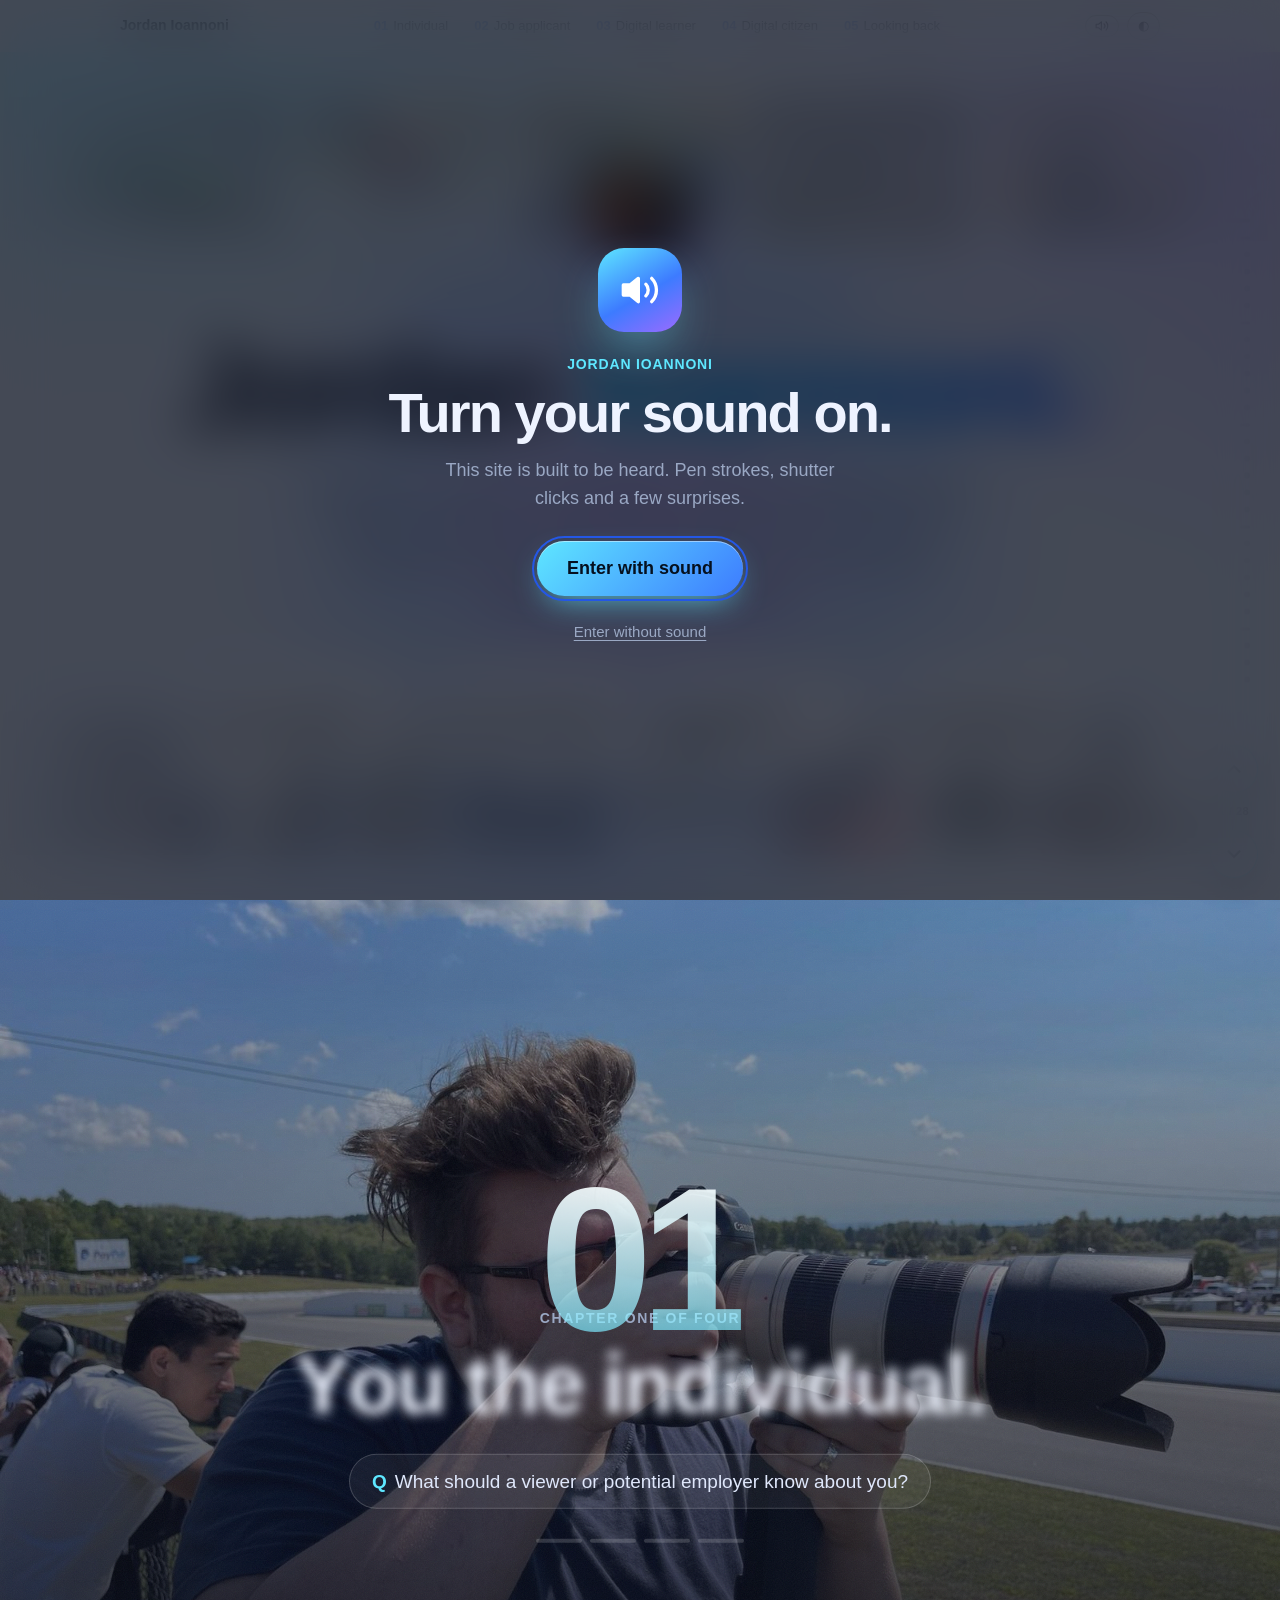
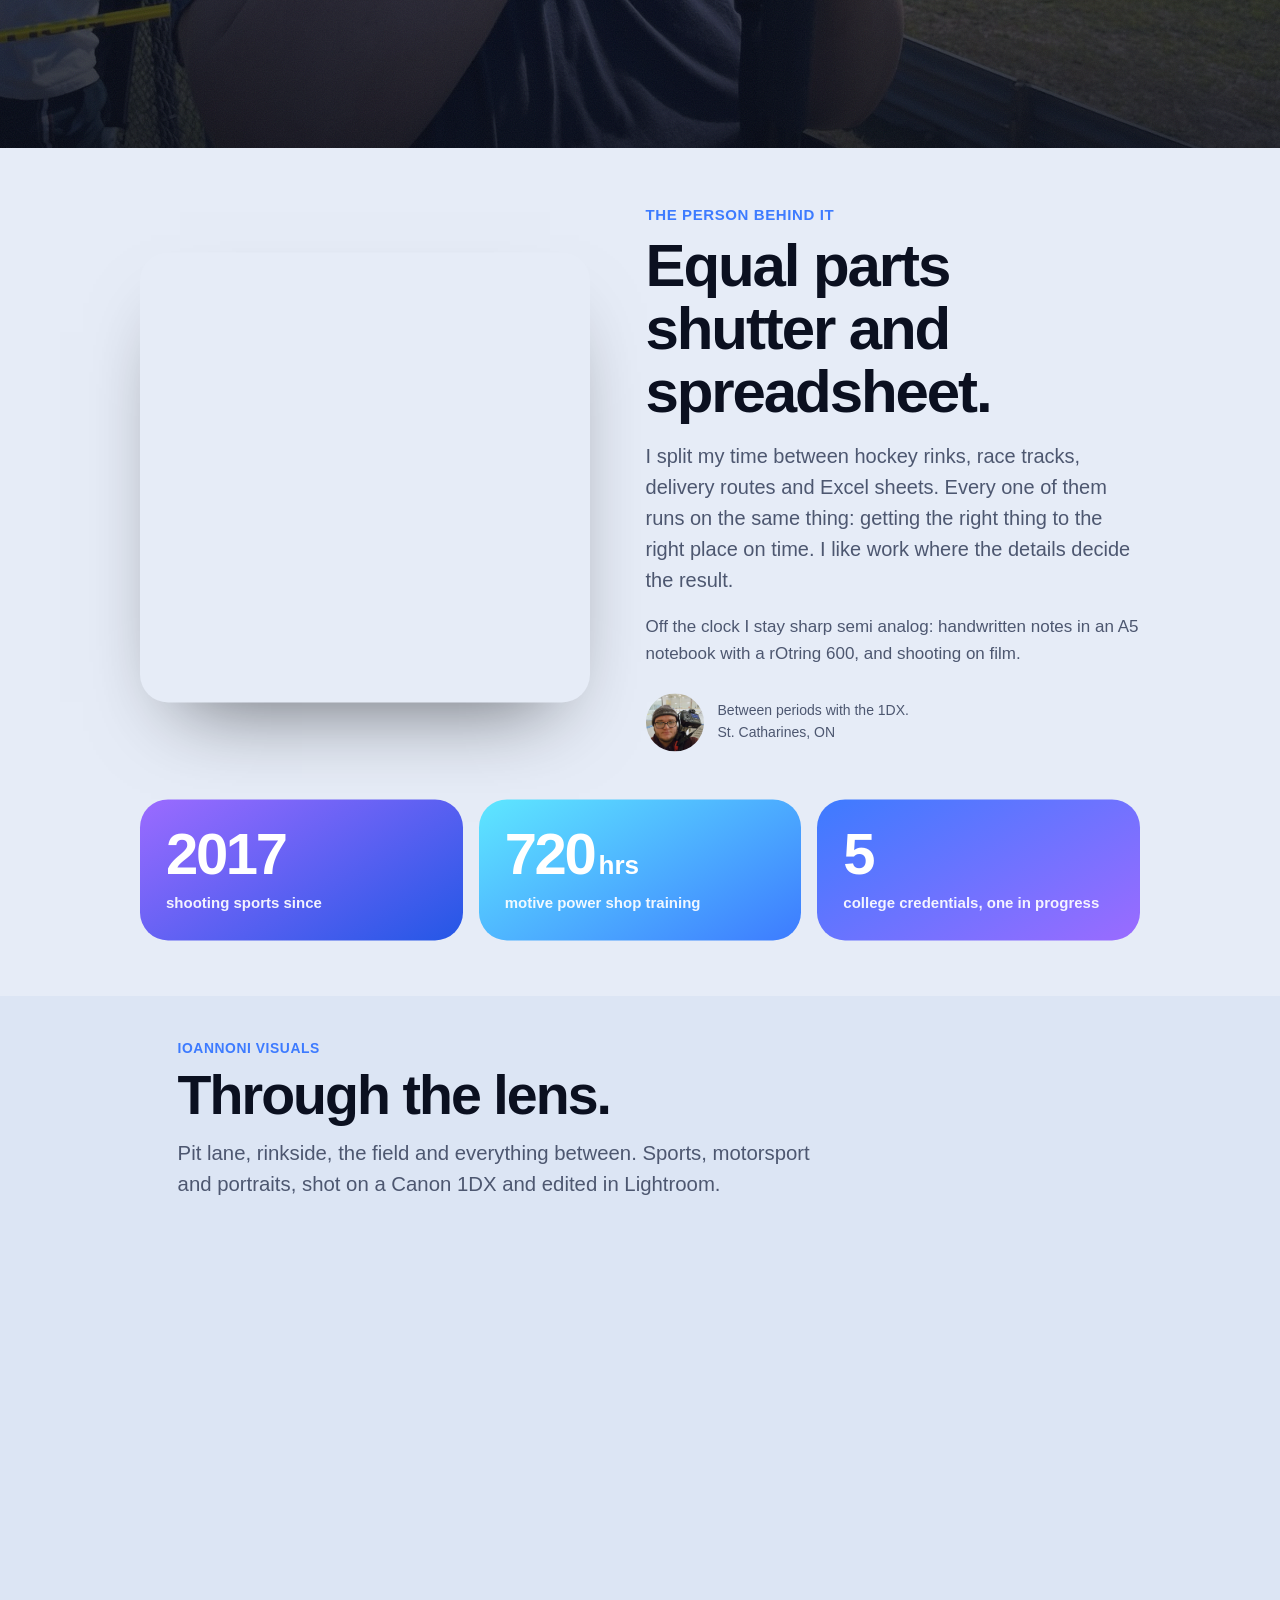
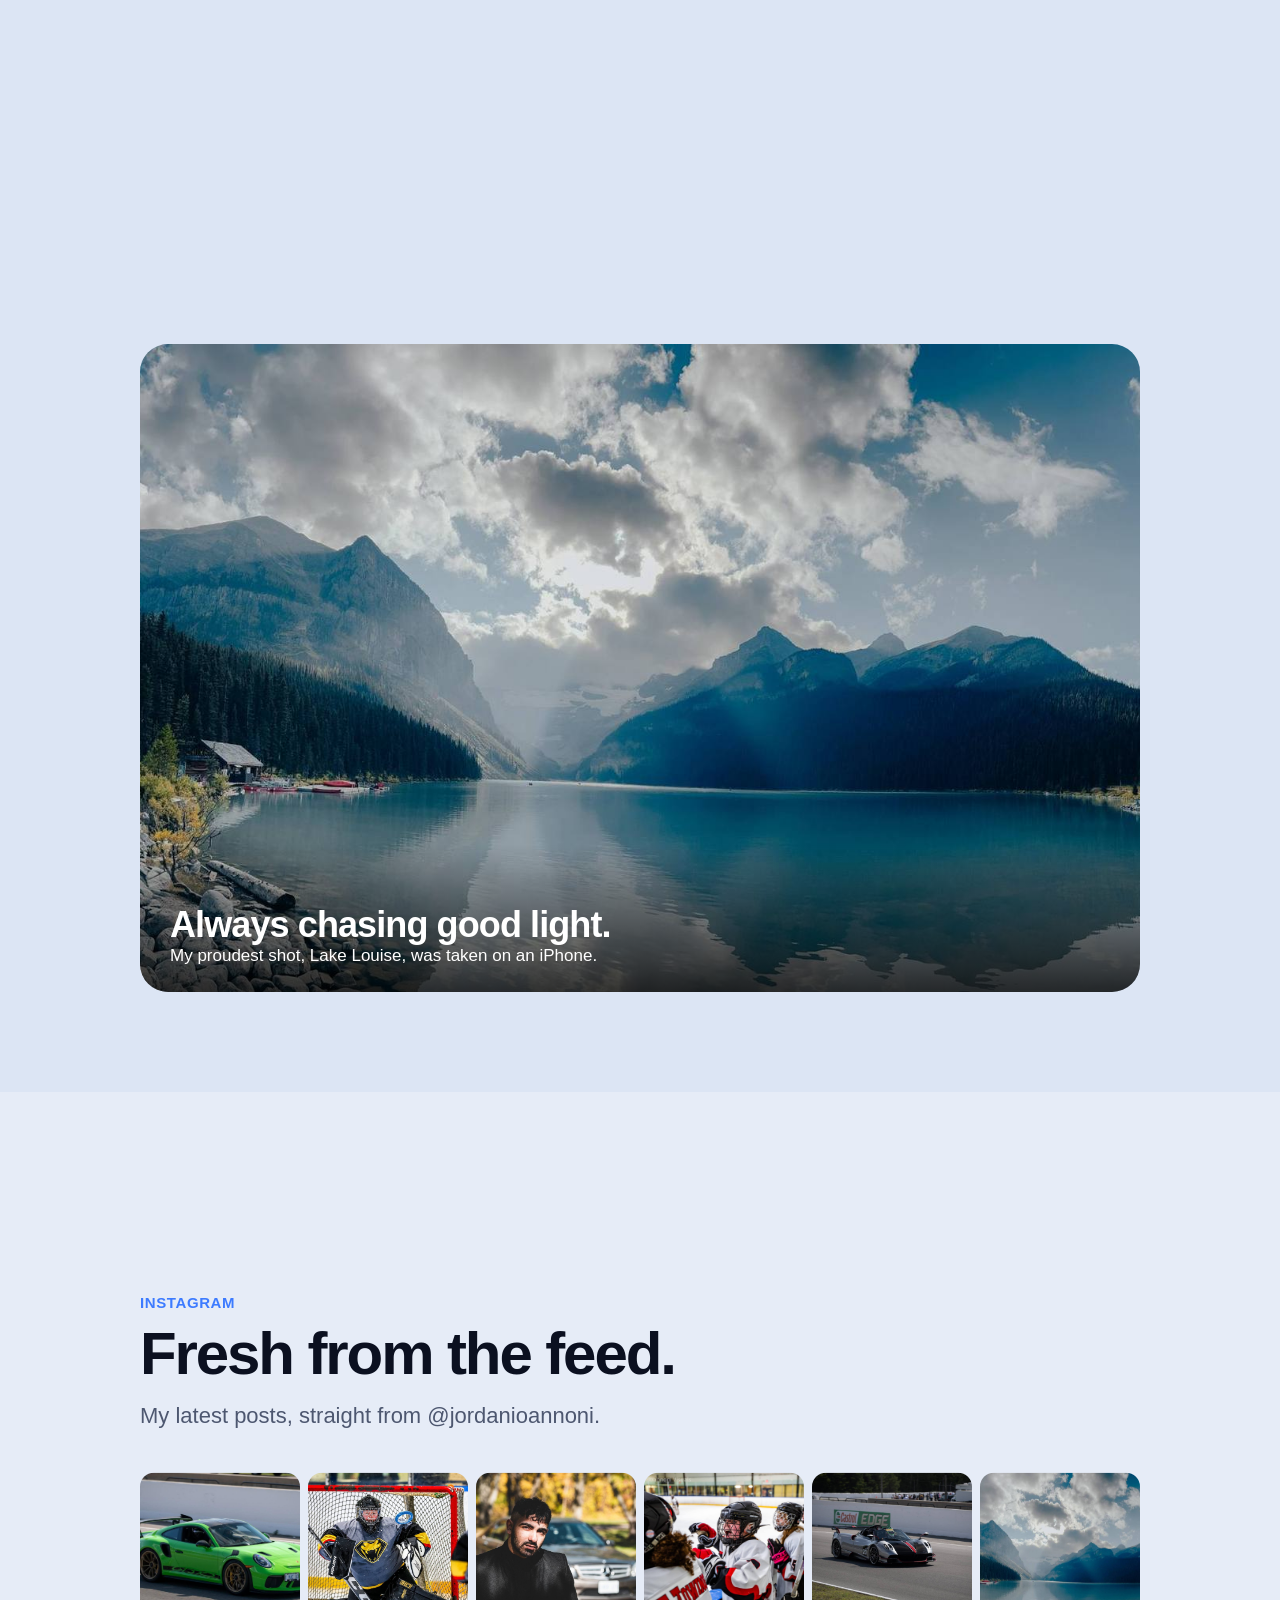
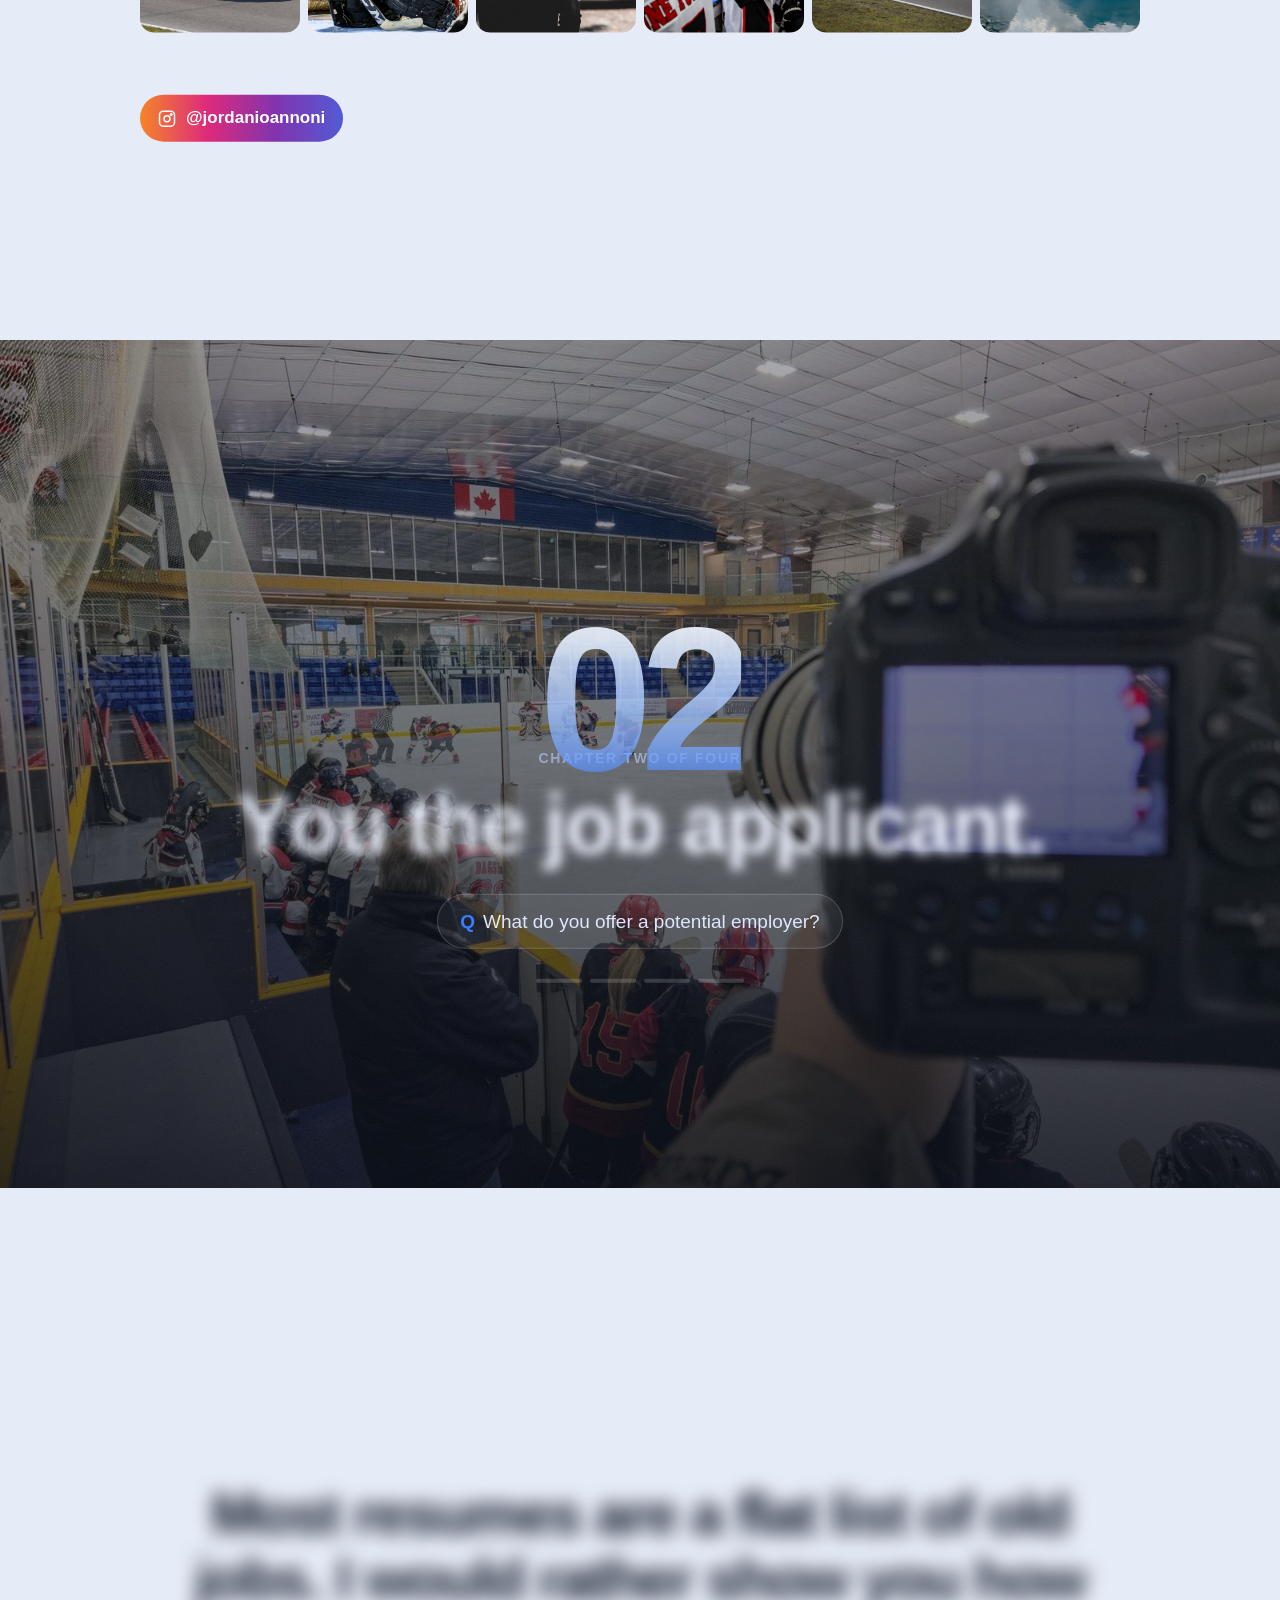
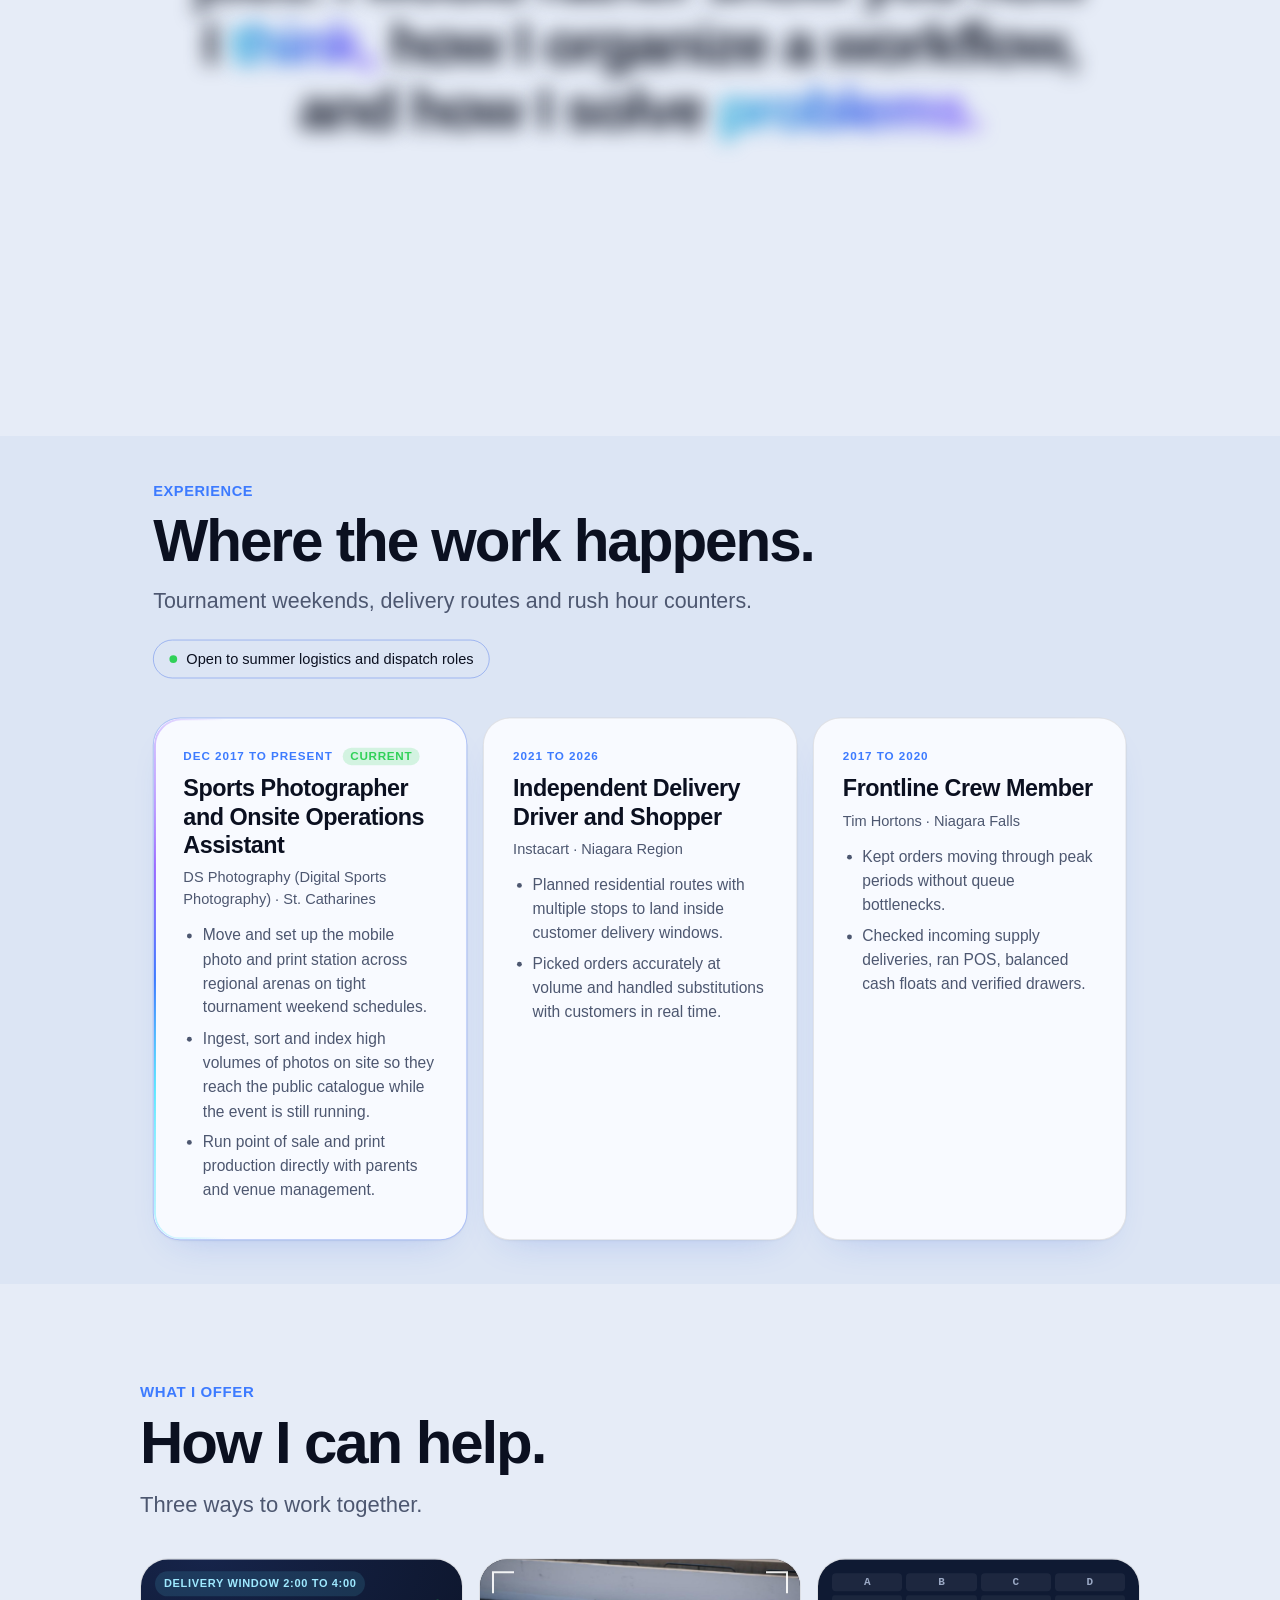
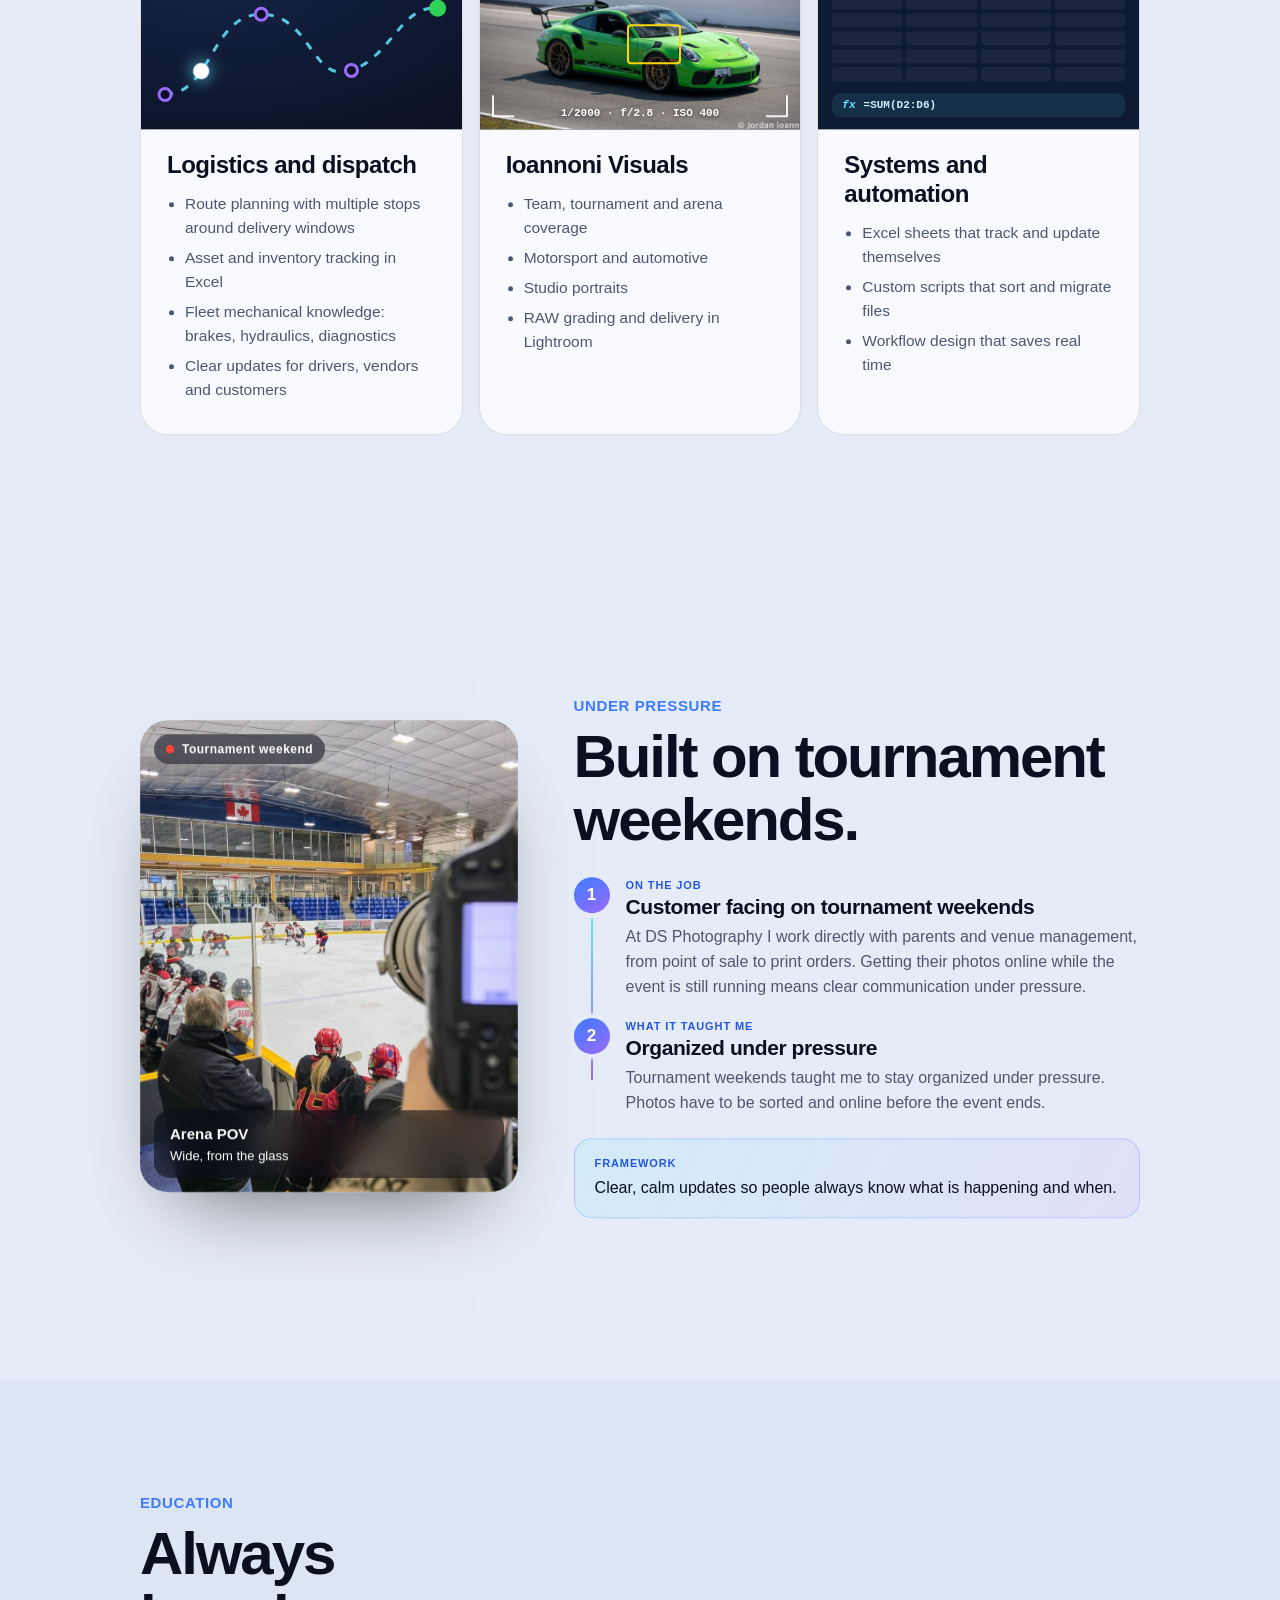
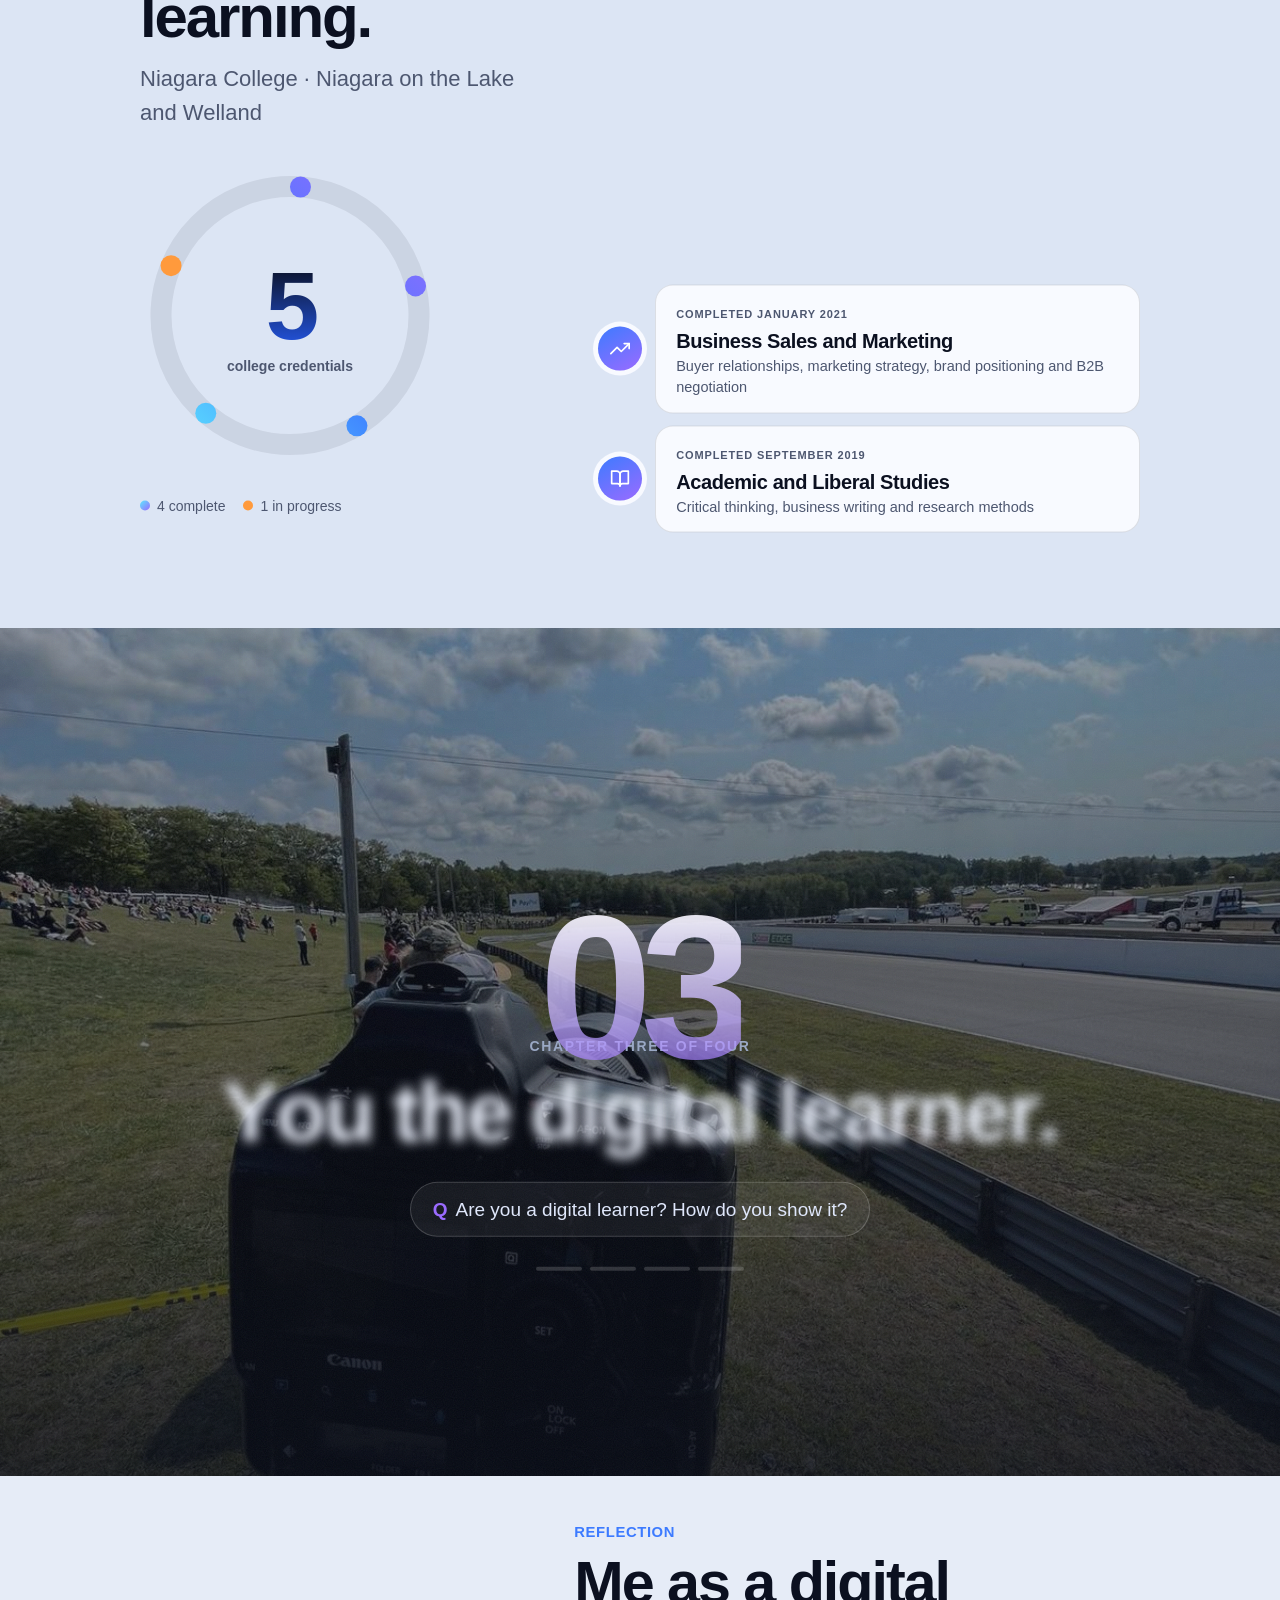
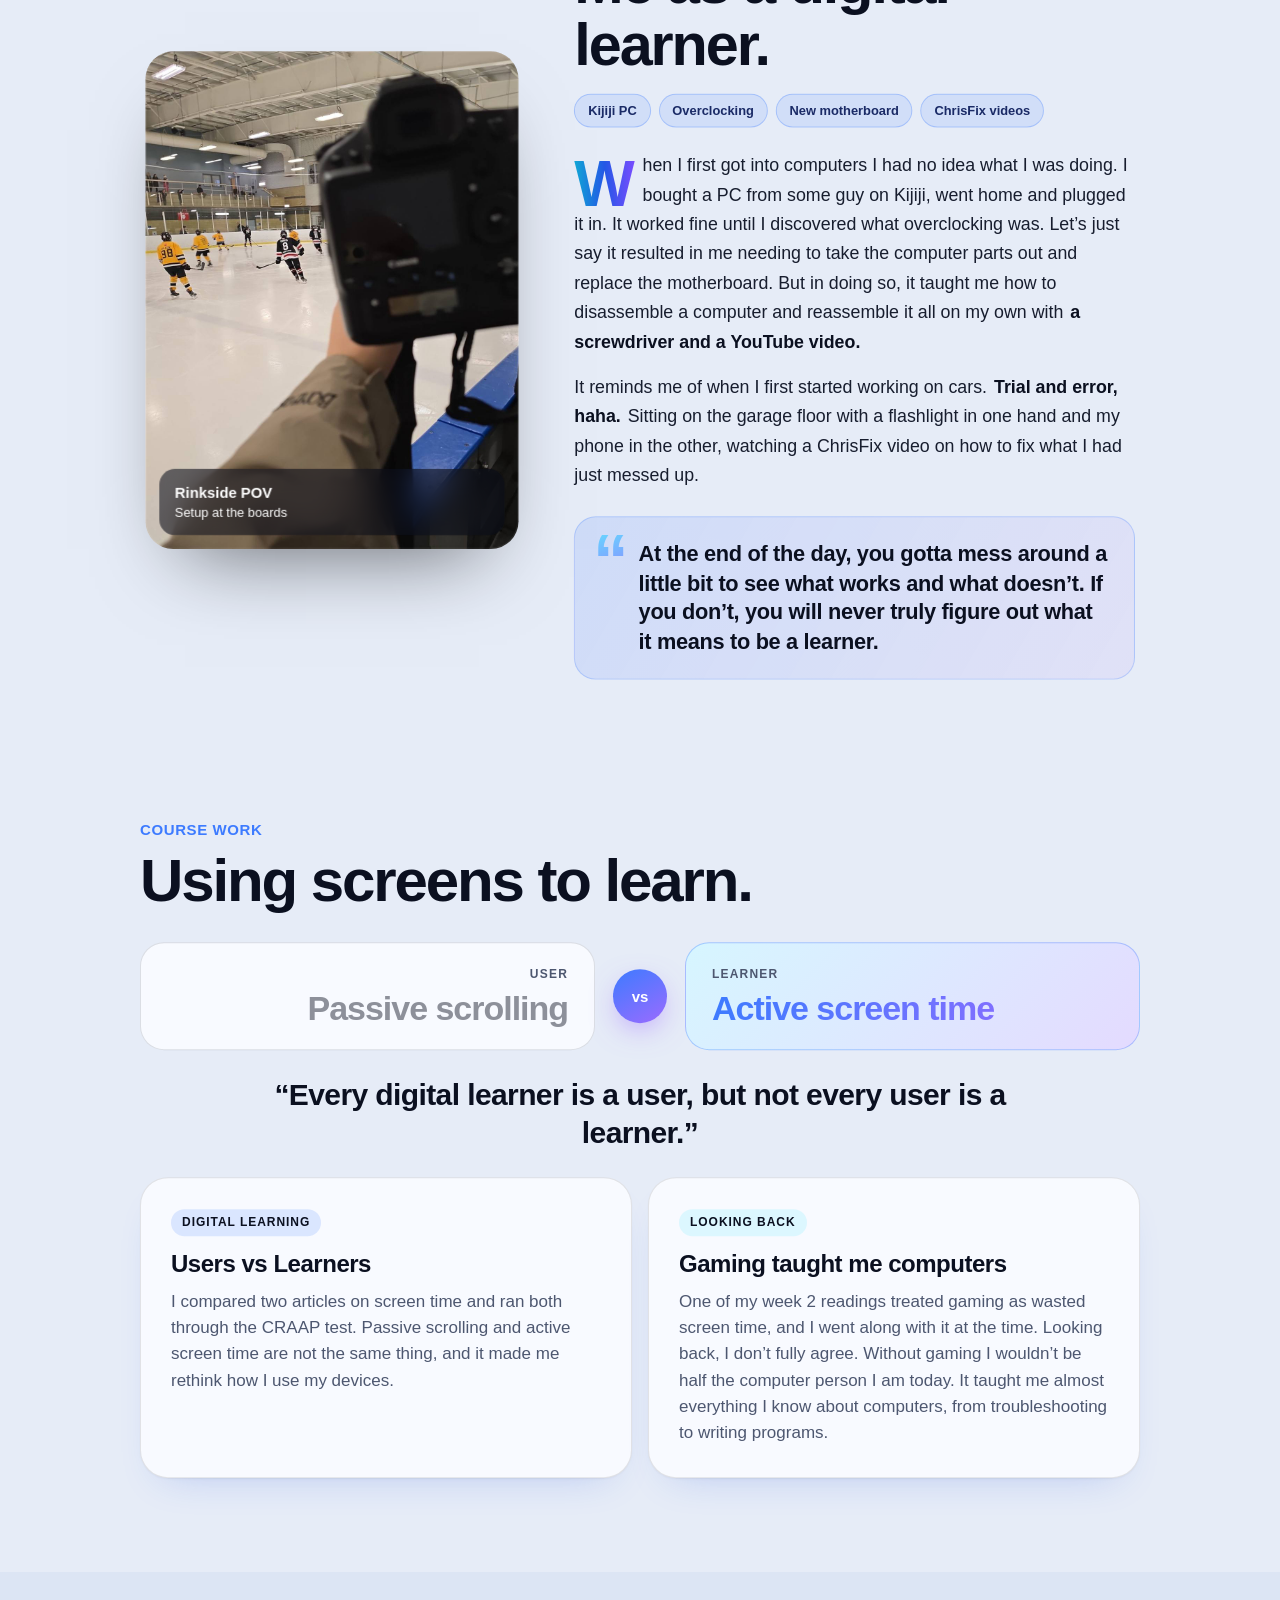
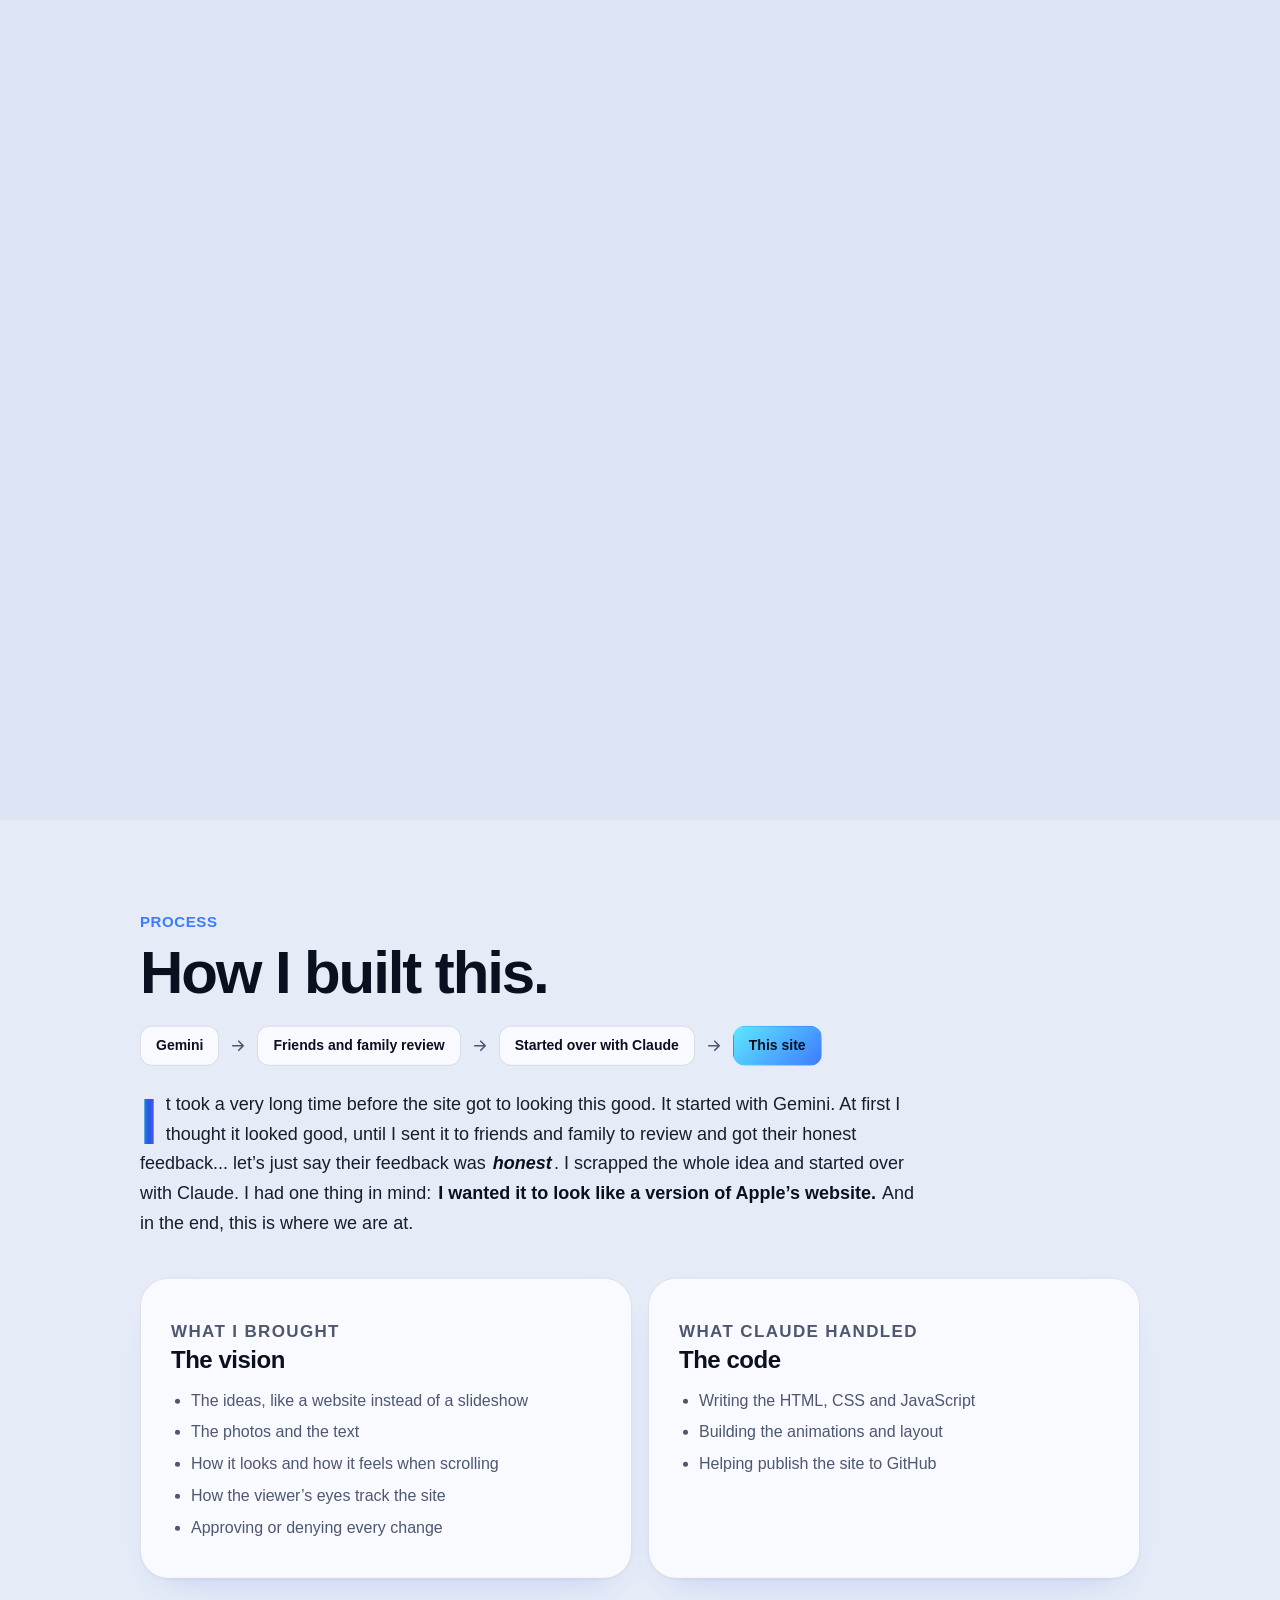
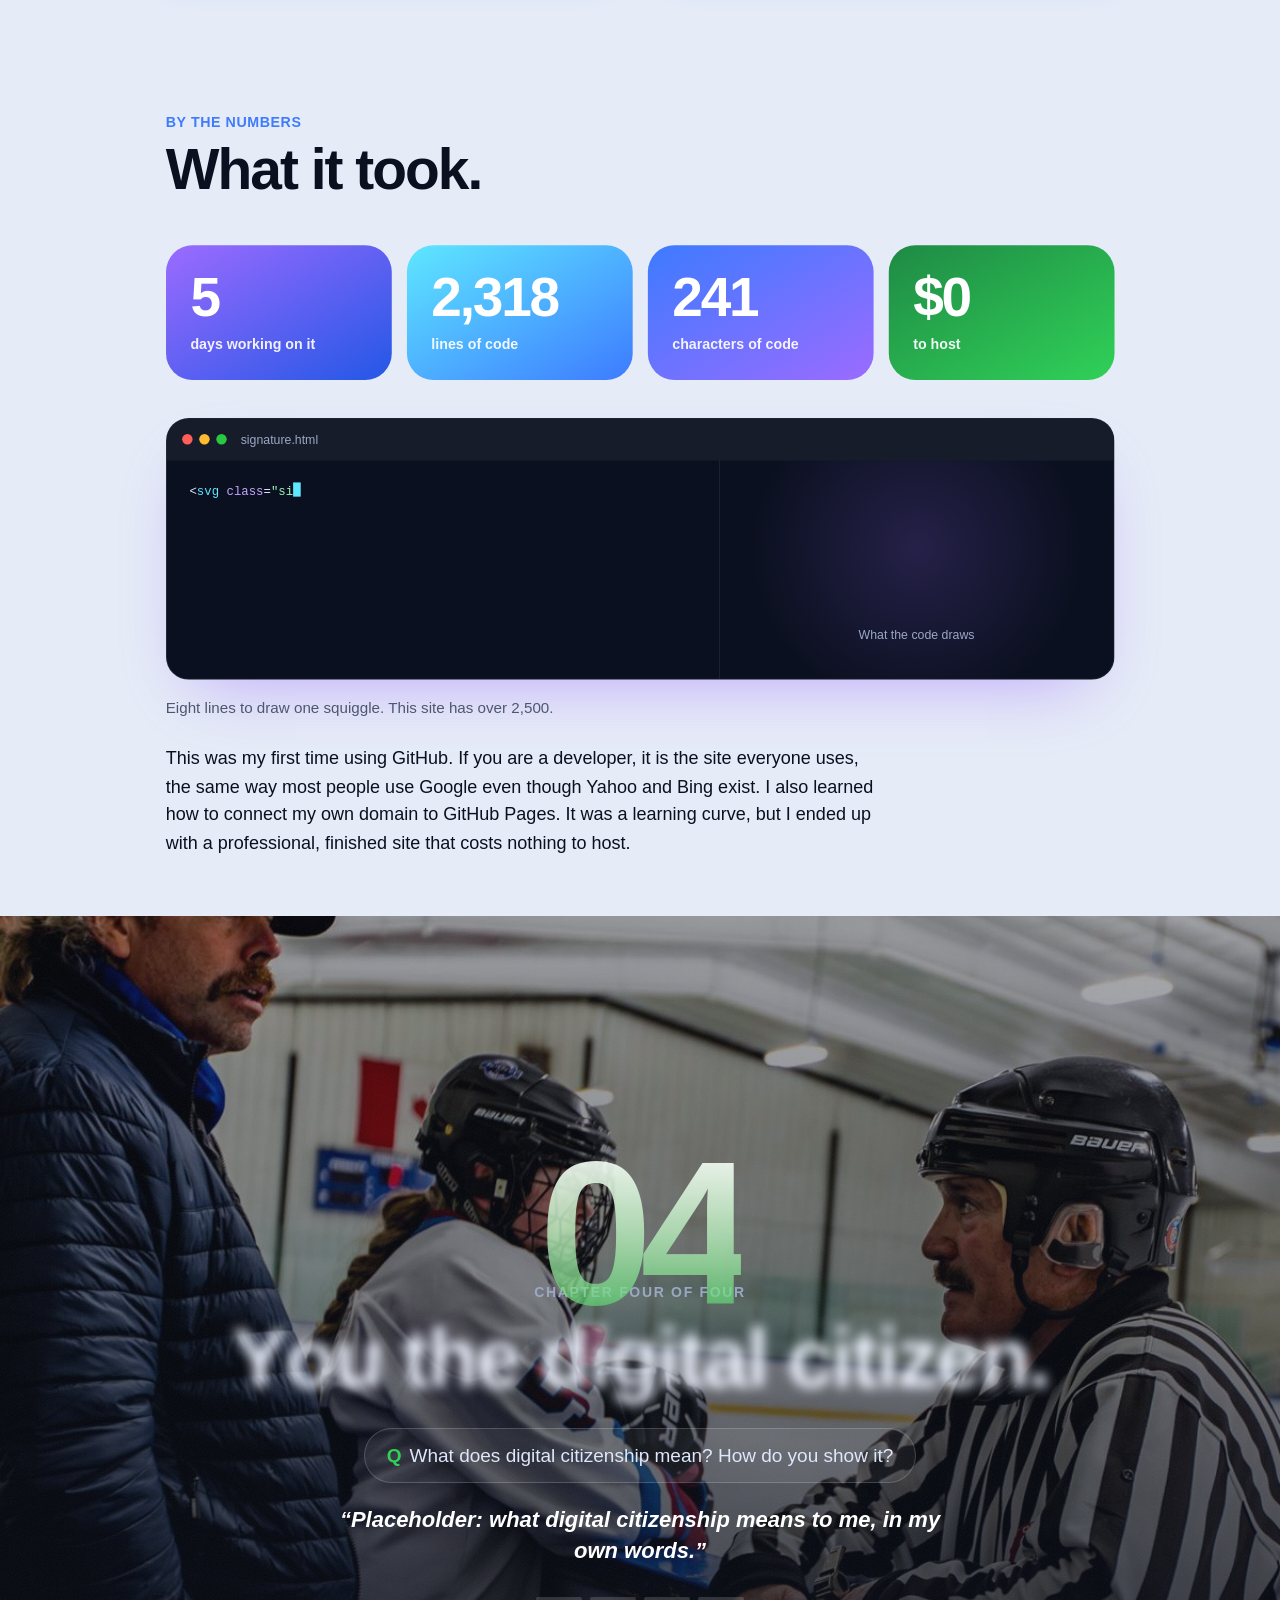
==== commit fb2417ae: "Assignment page: recording mode, citizenship placeholder, updated build numbers Co-Authored-By: Clau" ====
--- a/assignment.html
+++ b/assignment.html
@@ -579,6 +579,13 @@
 :root[data-theme="dark"] .ring .tr{stroke:rgba(255,255,255,.1)}
 :root[data-theme="dark"] .hero .lead{color:#c3cde6}
 :root[data-theme="dark"] #glow{background:radial-gradient(circle,rgba(94,231,255,.16),transparent 62%)}
+
+.def{max-width:640px;margin:22px auto 0;font-size:clamp(18px,2.2vw,22px);font-weight:600;font-style:italic;line-height:1.4;color:#fff}
+/* recording mode: press R to hide on screen controls */
+html.rec #arw,html.rec #rail,html.rec #glow{display:none!important}
+html.rec,html.rec *{cursor:none!important}
+#toast{position:fixed;left:50%;bottom:28px;transform:translate(-50%,20px);z-index:70;padding:10px 18px;border-radius:99px;background:rgba(8,12,24,.86);color:#fff;font-size:14px;font-weight:600;opacity:0;pointer-events:none;transition:opacity .4s,transform .5s cubic-bezier(.16,1,.3,1)}
+#toast.on{opacity:1;transform:translate(-50%,0)}
 </style>
 </head>
 <body>
@@ -591,6 +598,7 @@
   <span class="r"><button id="snd" aria-label="Sound" aria-pressed="true" title="Sound"><svg viewBox="0 0 24 24" fill="none" stroke="currentColor" stroke-width="2" stroke-linecap="round" stroke-linejoin="round" aria-hidden="true"><path d="M11 5 6 9H2v6h4l5 4z"/><path class="wv" d="M15.5 8.5a5 5 0 0 1 0 7M19 5a10 10 0 0 1 0 14"/><path class="x" d="m23 9-6 6M17 9l6 6"/></svg></button><button id="th" aria-label="Toggle theme">◐</button></span></nav>
 
 <div id="glow" aria-hidden="true"></div>
+<div id="toast" role="status" aria-live="polite"></div>
 <div id="rail" role="navigation" aria-label="Sections"></div>
 <div id="arw"><button id="up" aria-label="Previous section"><svg viewBox="0 0 24 24" fill="none" stroke="currentColor" stroke-width="2.4" stroke-linecap="round" stroke-linejoin="round" aria-hidden="true"><path d="m6 15 6-6 6 6"/></svg></button><span id="cnt">1 / 1</span><button id="dn" aria-label="Next section"><svg class="pr" viewBox="0 0 56 56" aria-hidden="true"><defs><linearGradient id="prg"><stop offset="0" stop-color="#5ee7ff"/><stop offset="1" stop-color="#9b6bff"/></linearGradient></defs><circle cx="28" cy="28" r="26"/></svg><svg viewBox="0 0 24 24" fill="none" stroke="currentColor" stroke-width="2.4" stroke-linecap="round" stroke-linejoin="round" aria-hidden="true"><path d="m6 9 6 6 6-6"/></svg></button></div>
 
@@ -788,13 +796,13 @@
   <p class="eyebrow rv">By the numbers</p>
   <h2 class="rv" style="--d:.1s">What it took.</h2>
   <div class="stats four rv">
-    <div class="stat"><b data-n="3">3</b><span>days to build</span></div>
-    <div class="stat"><b data-n="1000" data-s="+">1,000+</b><span>lines of code</span></div>
-    <div class="stat"><b data-n="120" data-s="K+">120K+</b><span>characters of code</span></div>
+    <div class="stat"><b data-n="5">5</b><span>days working on it</span></div>
+    <div class="stat"><b data-n="2500" data-s="+">2,500+</b><span>lines of code</span></div>
+    <div class="stat"><b data-n="260" data-s="K+">260K+</b><span>characters of code</span></div>
     <div class="stat"><b data-n="0" data-p="$">$0</b><span>to host</span></div>
   </div>
   <div class="codebox rv"><div class="cbar"><i></i><i></i><i></i><span>signature.html</span></div><div class="cgrid"><pre id="code" aria-label="Example HTML code that draws a signature animation"></pre><div class="sigdemo" id="sigdemo"><svg viewBox="0 0 400 120" role="img" aria-label="A signature line drawing itself"><defs><linearGradient id="sg"><stop offset="0" stop-color="#5ee7ff"/><stop offset=".5" stop-color="#3d7bff"/><stop offset="1" stop-color="#9b6bff"/></linearGradient></defs><path d="M20 80 C60 10, 90 10, 120 70 S180 120, 220 50 S330 20, 380 70"/></svg><p>What the code draws</p></div></div></div>
-  <p class="intro rv" style="margin-top:18px;font-size:16px">Eight lines to draw one squiggle. This site has over 1,000.</p>
+  <p class="intro rv" style="margin-top:18px;font-size:16px">Eight lines to draw one squiggle. This site has over 2,500.</p>
   <div class="prose">
     <p class="rv">This was my first time using GitHub. If you are a developer, it is the site everyone uses, the same way most people use Google even though Yahoo and Bing exist. I also learned how to connect my own domain to GitHub Pages. It was a learning curve, but I ended up with a professional, finished site that costs nothing to host.</p>
   </div>
@@ -806,6 +814,7 @@
   <p class="of rv" style="--d:.1s">Chapter four of four</p>
   <h2 class="rv" style="--d:.15s">You the digital citizen.</h2>
   <p class="q rv" style="--d:.25s"><i>Q</i>What does digital citizenship mean? How do you show it?</p>
+  <p class="def rv" style="--d:.35s">“Placeholder: what digital citizenship means to me, in my own words.”</p>
 </div></section>
 
 <section class="quote slide" id="q2"><div class="fit"><p>Digital privacy is not simply a personal choice, but <span class="hl">something essential.</span><small>From my reflection, Protecting the Footprint</small></p></div></section>
@@ -871,7 +880,7 @@
       <h2 class="rv" style="--d:.1s">What changed for me.</h2>
       <div class="sp">
         <p class="rv dc" style="--d:.2s">The assignment that changed my mind the most was the one on AI. Tools like Claude, Gemini and ChatGPT make research a lot faster. Instead of spending two hours going through articles, I send an AI agent out to find sources and report back. I still review what it finds and change the search from there, because <mark>the judgment has to stay mine.</mark></p>
-        <p class="rv" style="--d:.3s">Building this site changed my view the most. Animations, clean code and quick fixes take developers years of trial and error to get right. With the help of a Claude agent, the code came together in <mark>about three days.</mark> I brought the ideas, the photos and the direction, and Claude wrote the code to match.</p>
+        <p class="rv" style="--d:.3s">Building this site changed my view the most. Animations, clean code and quick fixes take developers years of trial and error to get right. With the help of a Claude agent, the code came together in <mark>about five days.</mark> I brought the ideas, the photos and the direction, and Claude wrote the code to match.</p>
         <p class="rv" style="--d:.4s">Looking back, there isn’t a single thing I would change about the site. <mark>The journey was the fun part.</mark> The final product represents everything that had gone into building this site: all of the ideas, all of the late nights, all of the binging YouTube videos for ideas to make it better.</p>
         <p class="rv close" style="--d:.5s">You can’t force perfection.</p>
       </div>
@@ -900,7 +909,7 @@
   <p class="mail rv" style="--d:.25s">jordan.ioannoni@outlook.com · @jordanioannoni</p>
 </div></section>
 
-<footer>© 2026 · Jordan Ioannoni · STDV 1115 · Niagara College · Use the arrows, or the <kbd>↑</kbd> <kbd>↓</kbd> keys, to move between sections</footer>
+<footer>© 2026 · Jordan Ioannoni · STDV 1115 · Niagara College · Use the arrows, or the <kbd>↑</kbd> <kbd>↓</kbd> keys, to move between sections. Press <kbd>R</kbd> to hide the controls for recording</footer>
 
 <script>
 const $ = s => document.querySelector(s), $$ = s => [...document.querySelectorAll(s)];
@@ -1112,6 +1121,15 @@
 
 /* spreadsheet illustration: cells fill in, total counts up */
 (() => { const g = $(".sg2"); if (!g) return; let h = ""; for (let r = 0; r < 5; r++) for (let c = 0; c < 4; c++) h += `<span style="--w:${c === 3 ? 30 + ((r * 37) % 60) : 40 + ((r * 13 + c * 29) % 55)}%;--dl:${(r * .12 + c * .05).toFixed(2)}s"${c === 3 ? ' class="v"' : ""}></span>`; g.innerHTML = h; })();
+
+/* recording mode: R hides the arrows, side markers, cursor and glow; arrow keys still move between slides */
+(() => {
+  const t = $("#toast"); let tt;
+  const say = m => { t.textContent = m; t.classList.add("on"); clearTimeout(tt); tt = setTimeout(() => t.classList.remove("on"), 1600); };
+  const set = on => { root.classList.toggle("rec", on); try { sessionStorage.setItem("ji-rec", on ? "1" : "0"); } catch (e) {} };
+  try { if (sessionStorage.getItem("ji-rec") === "1") set(true); } catch (e) {}
+  addEventListener("keydown", e => { if (e.metaKey || e.ctrlKey || e.altKey || e.key.toLowerCase() !== "r" || /input|textarea/i.test(e.target.tagName)) return; const on = !root.classList.contains("rec"); set(on); say(on ? "Recording mode on. Press R to show controls" : "Controls back on"); });
+})();
 </script>
 </body>
 </html>
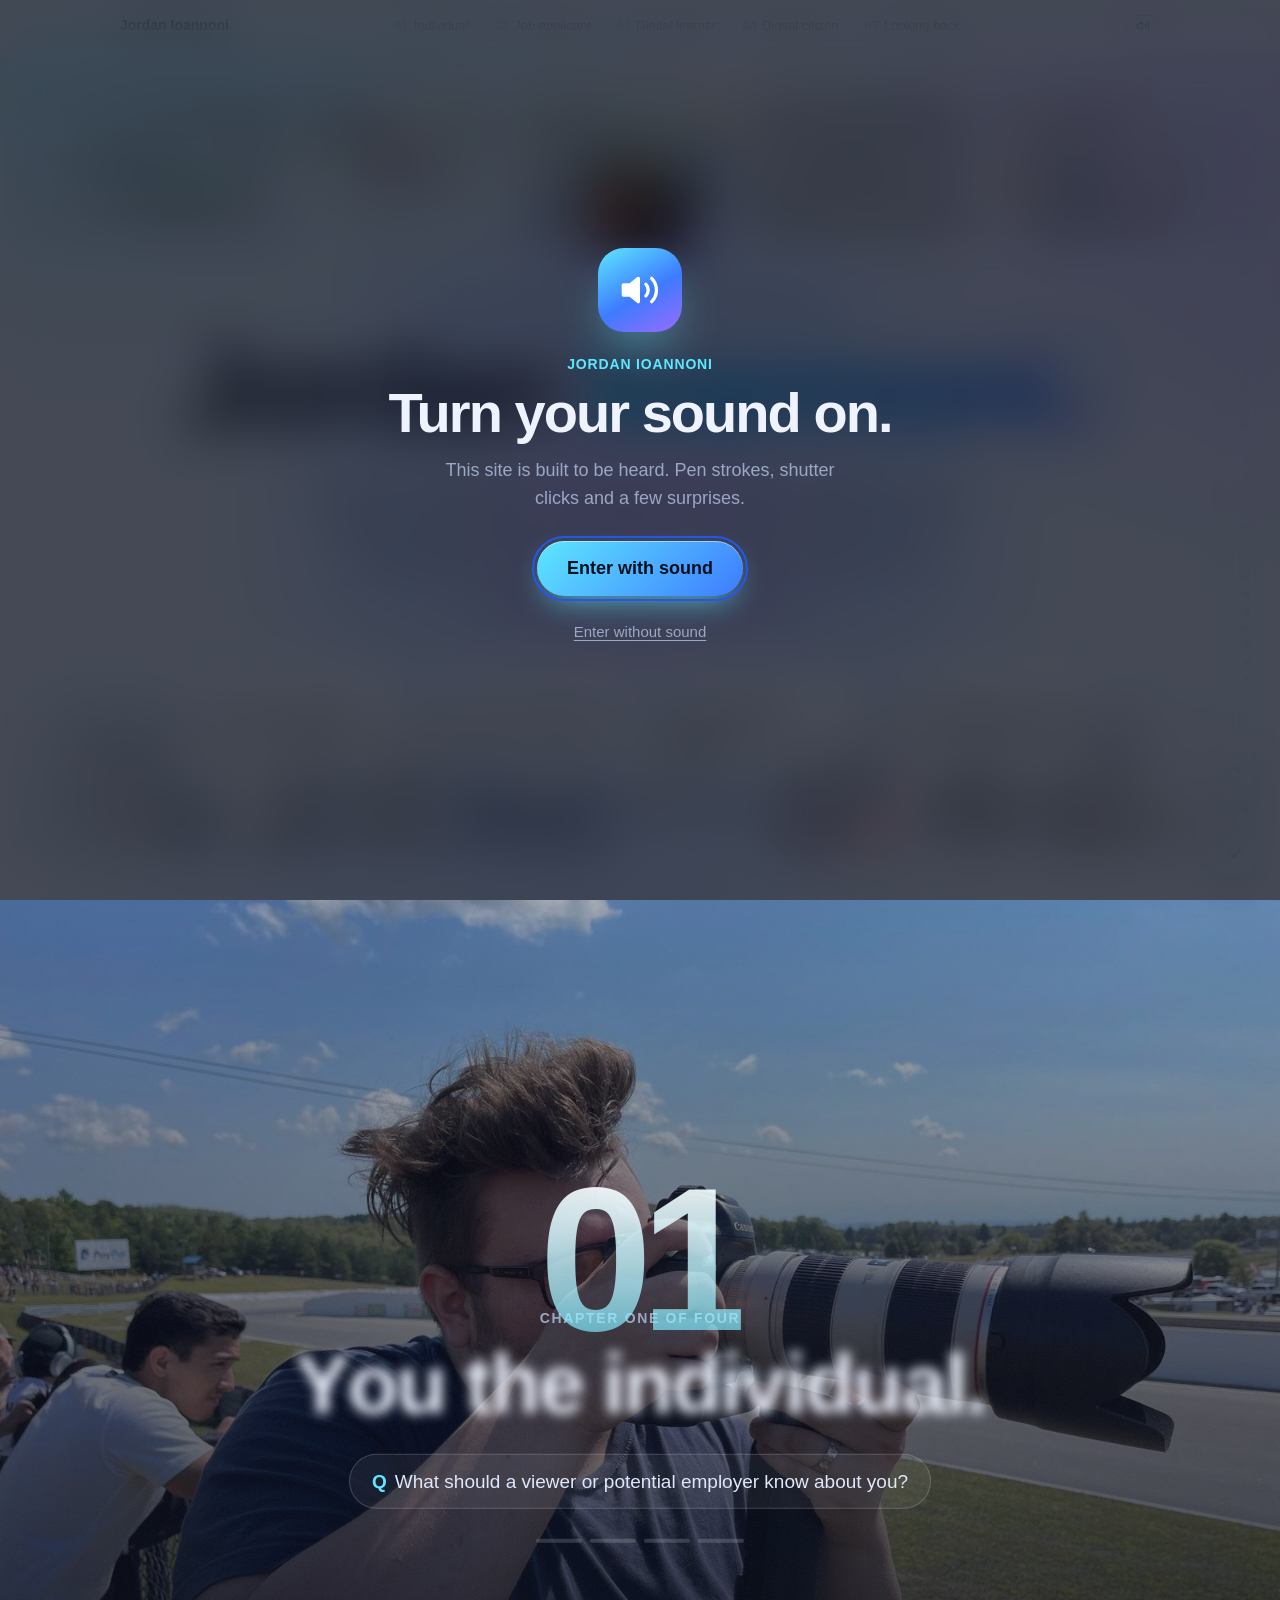
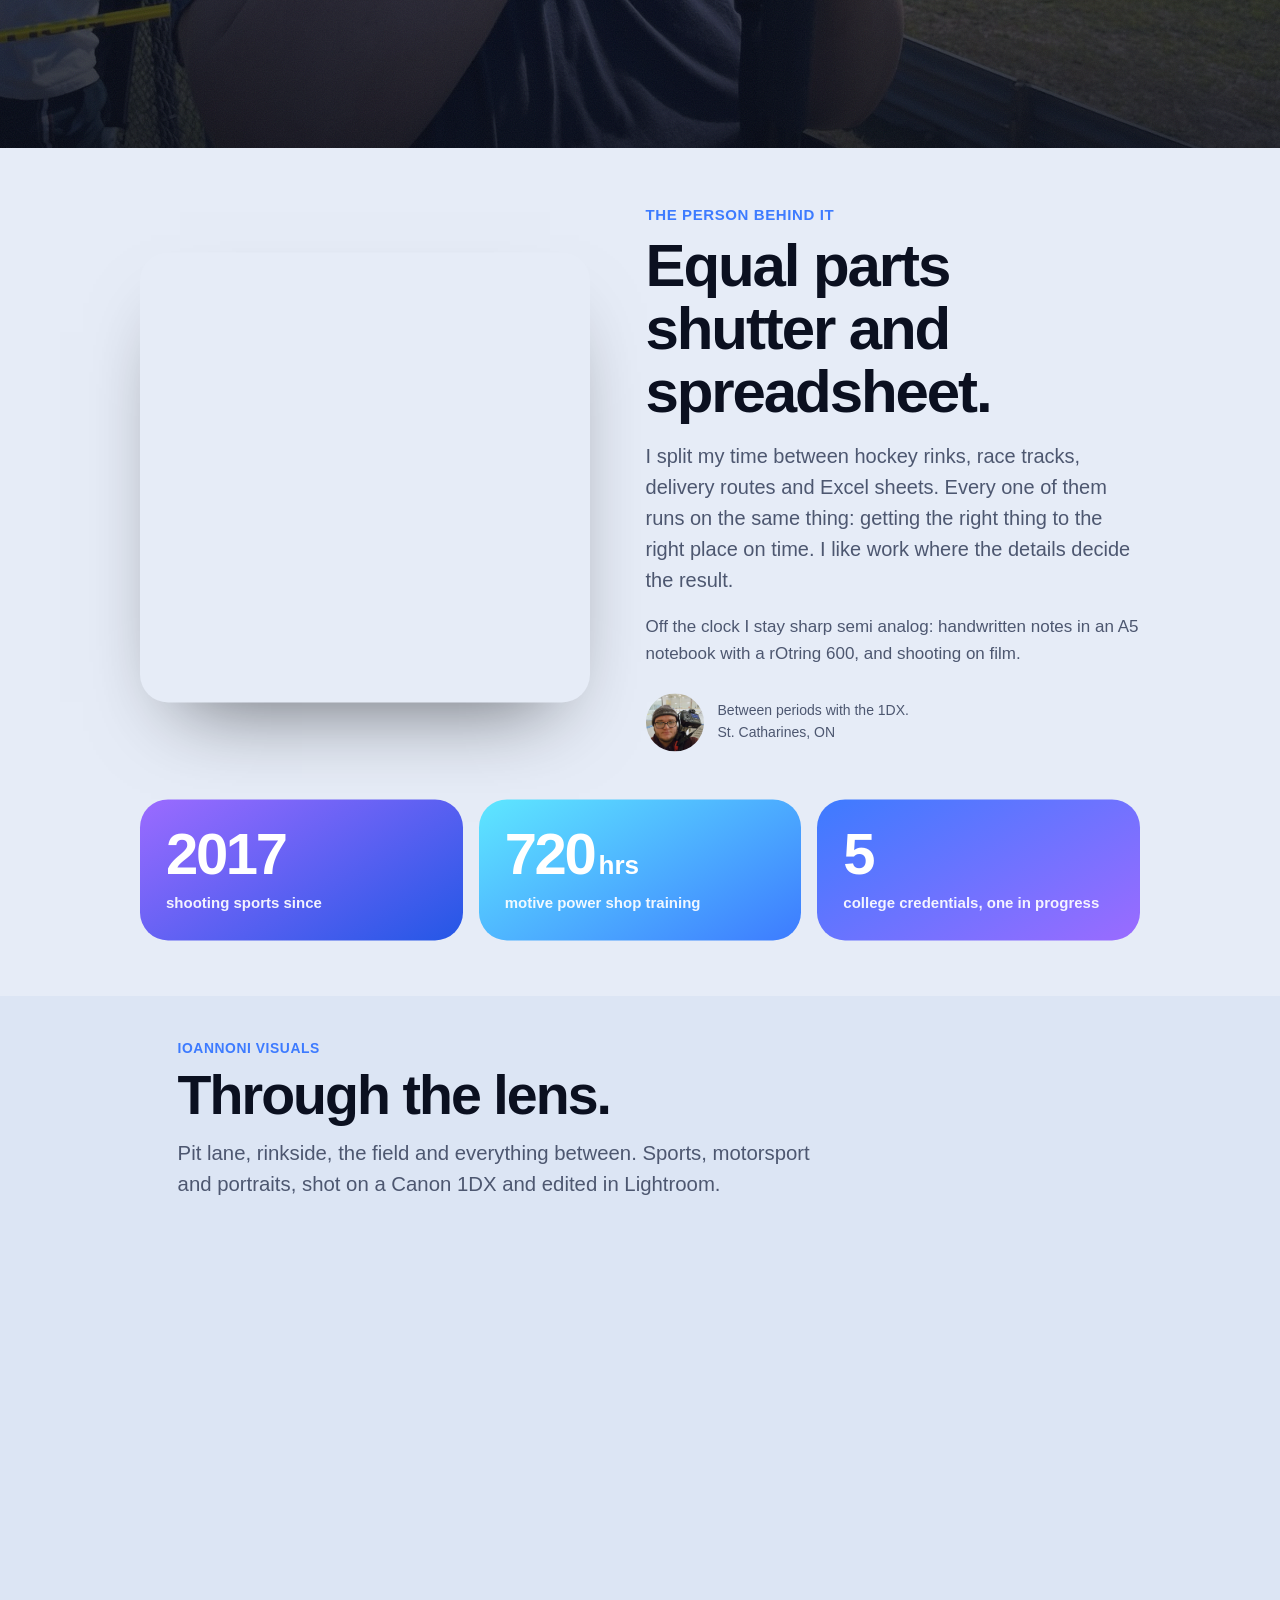
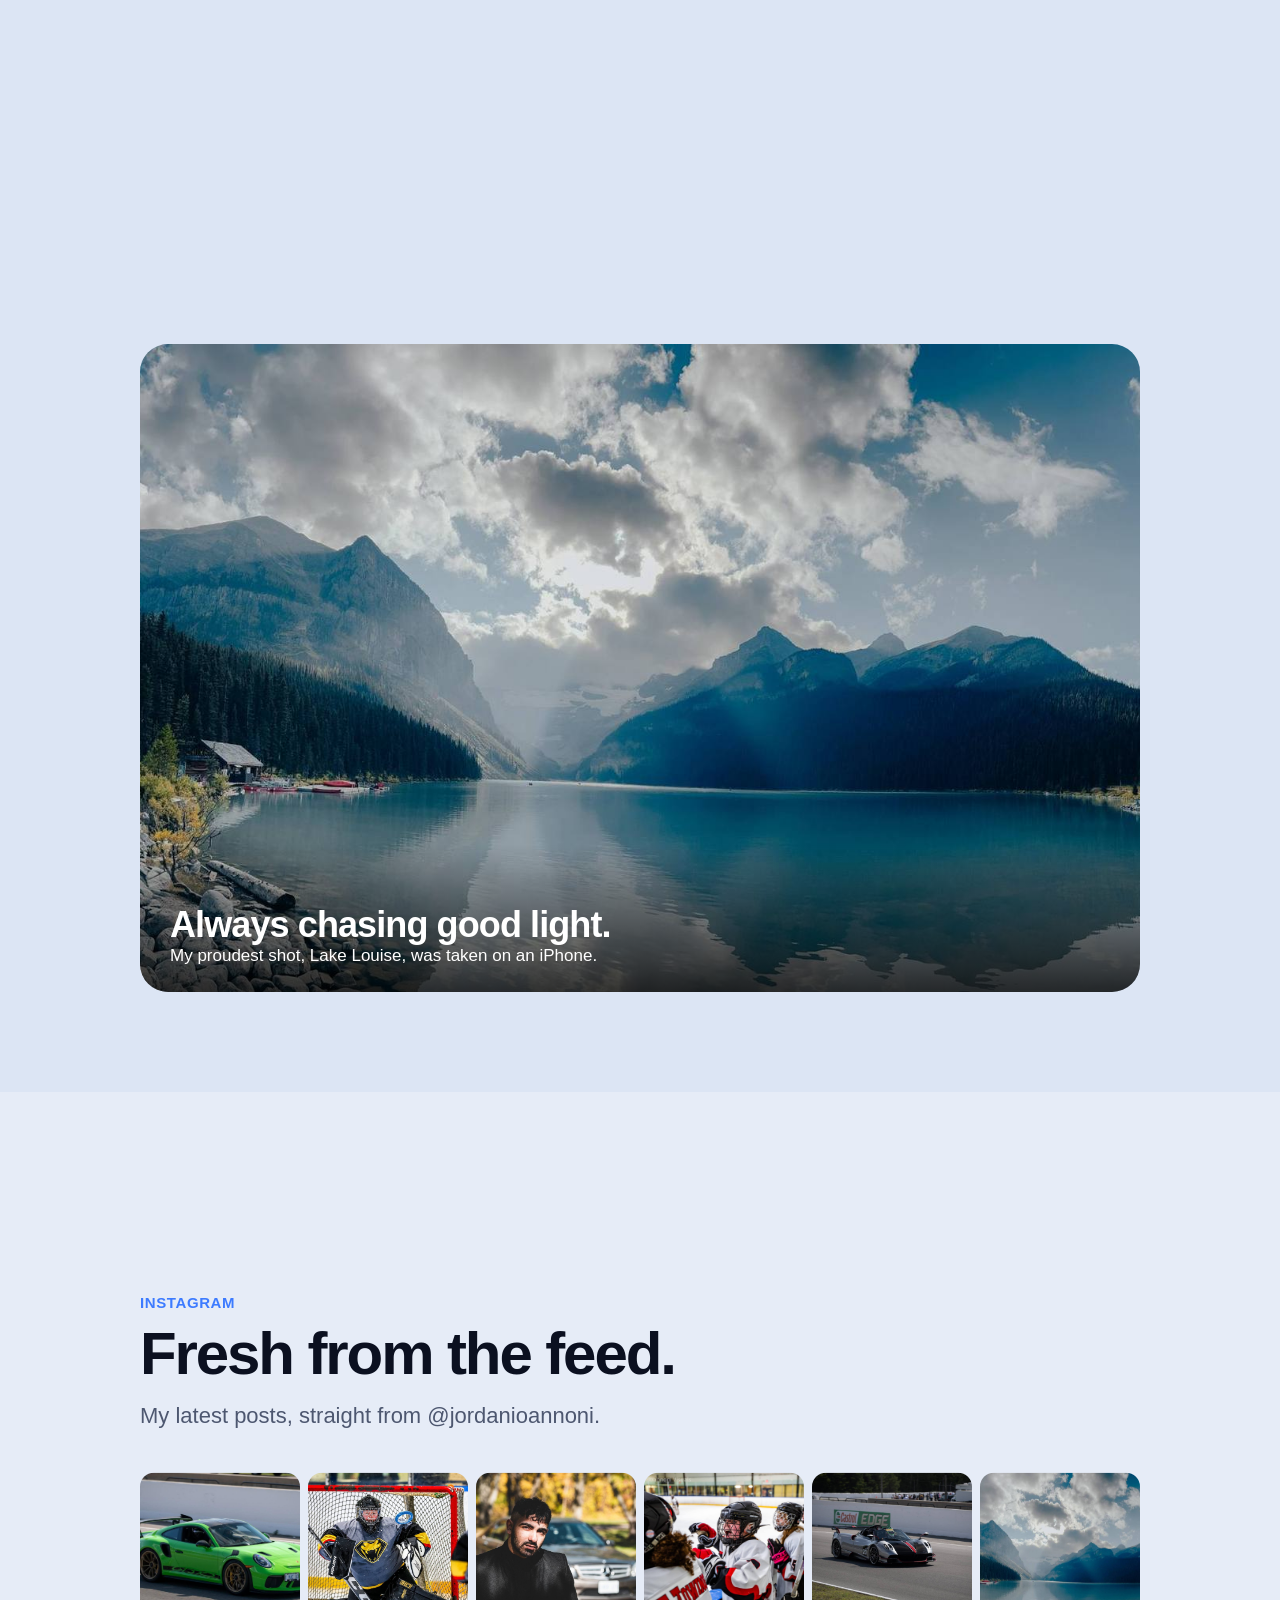
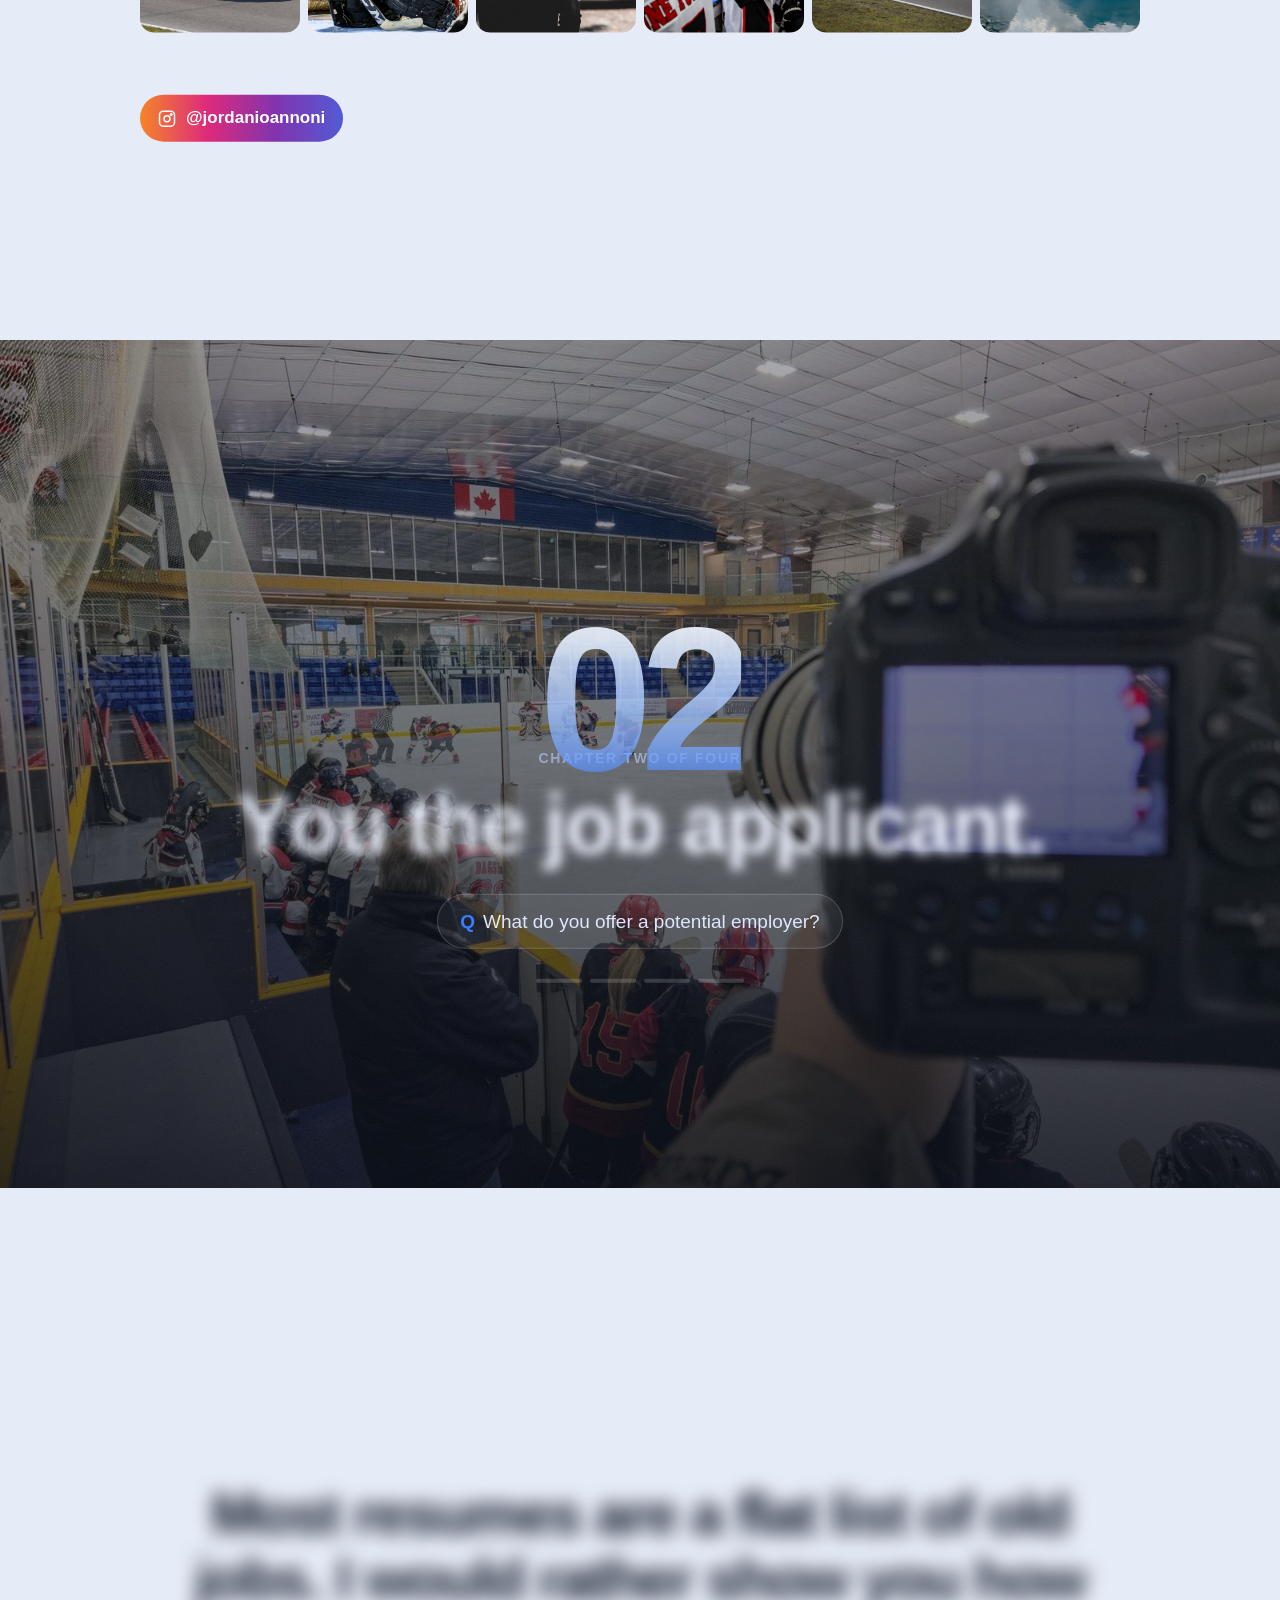
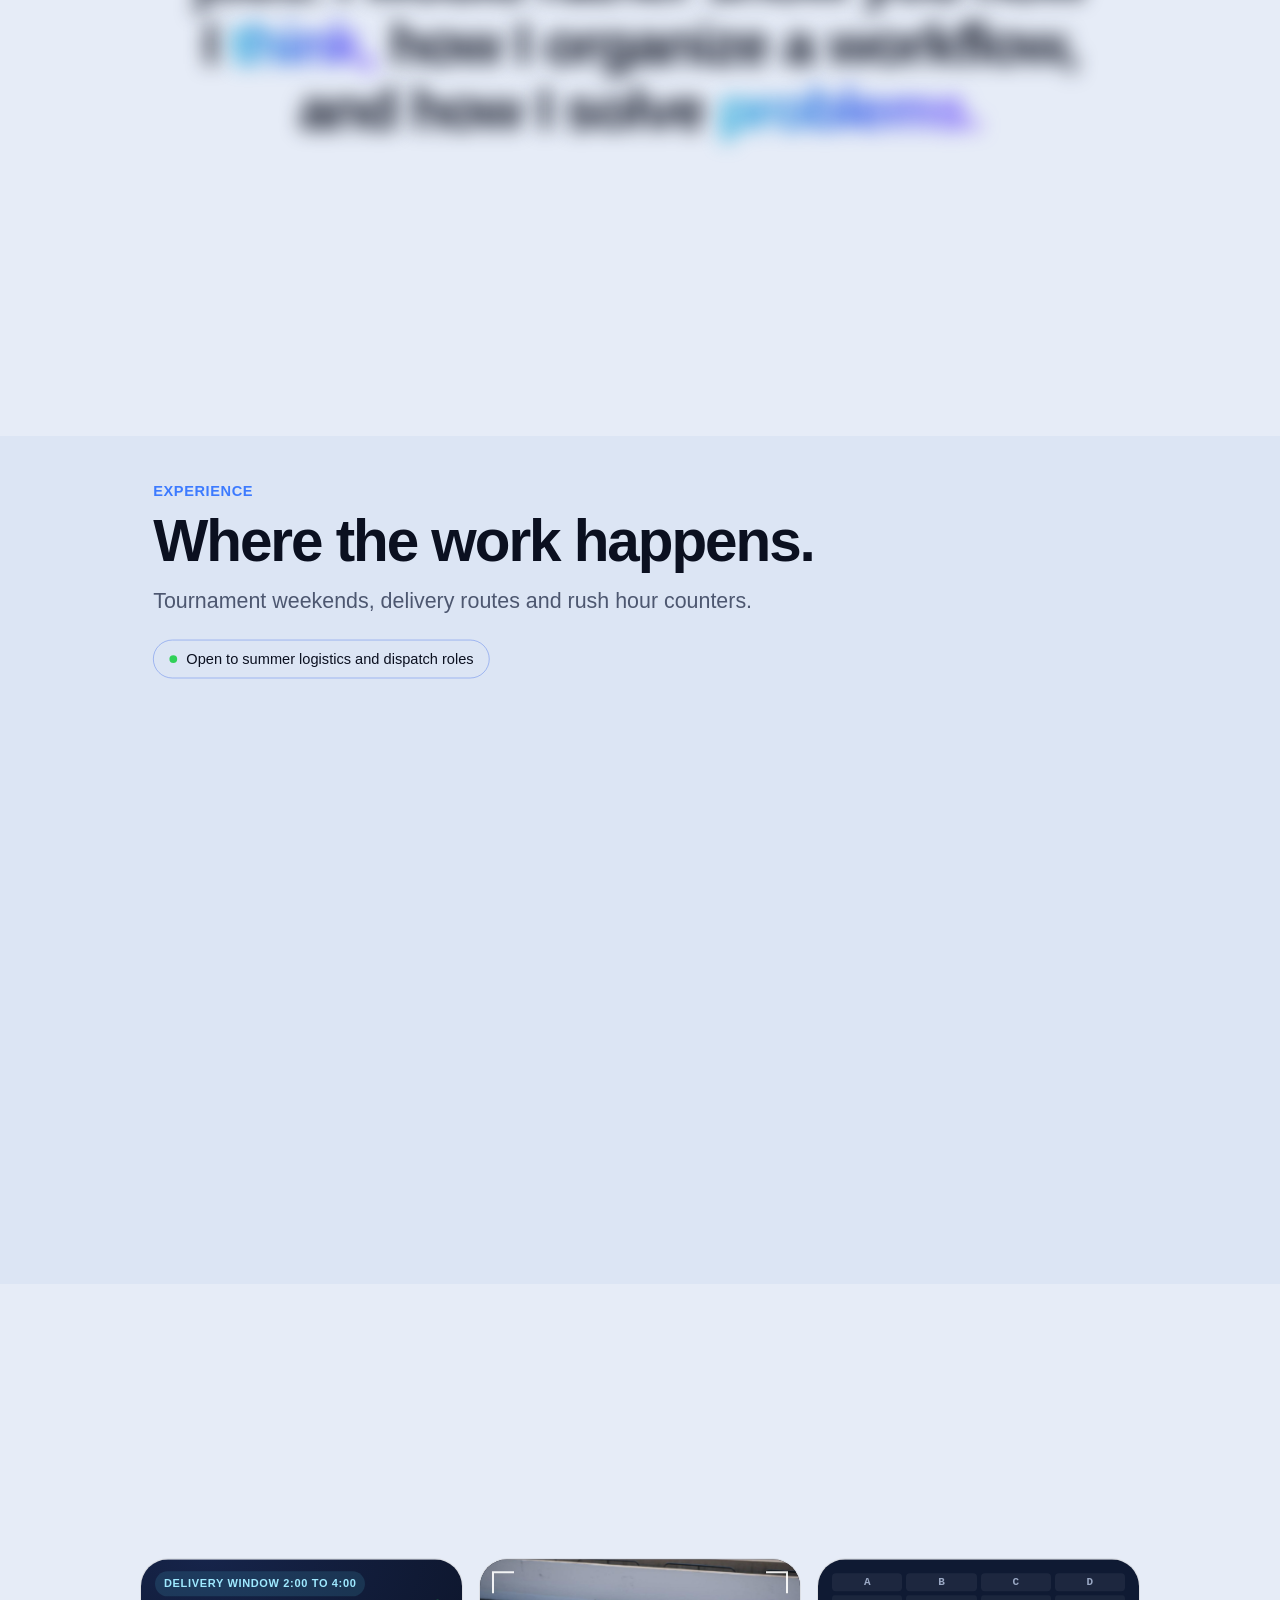
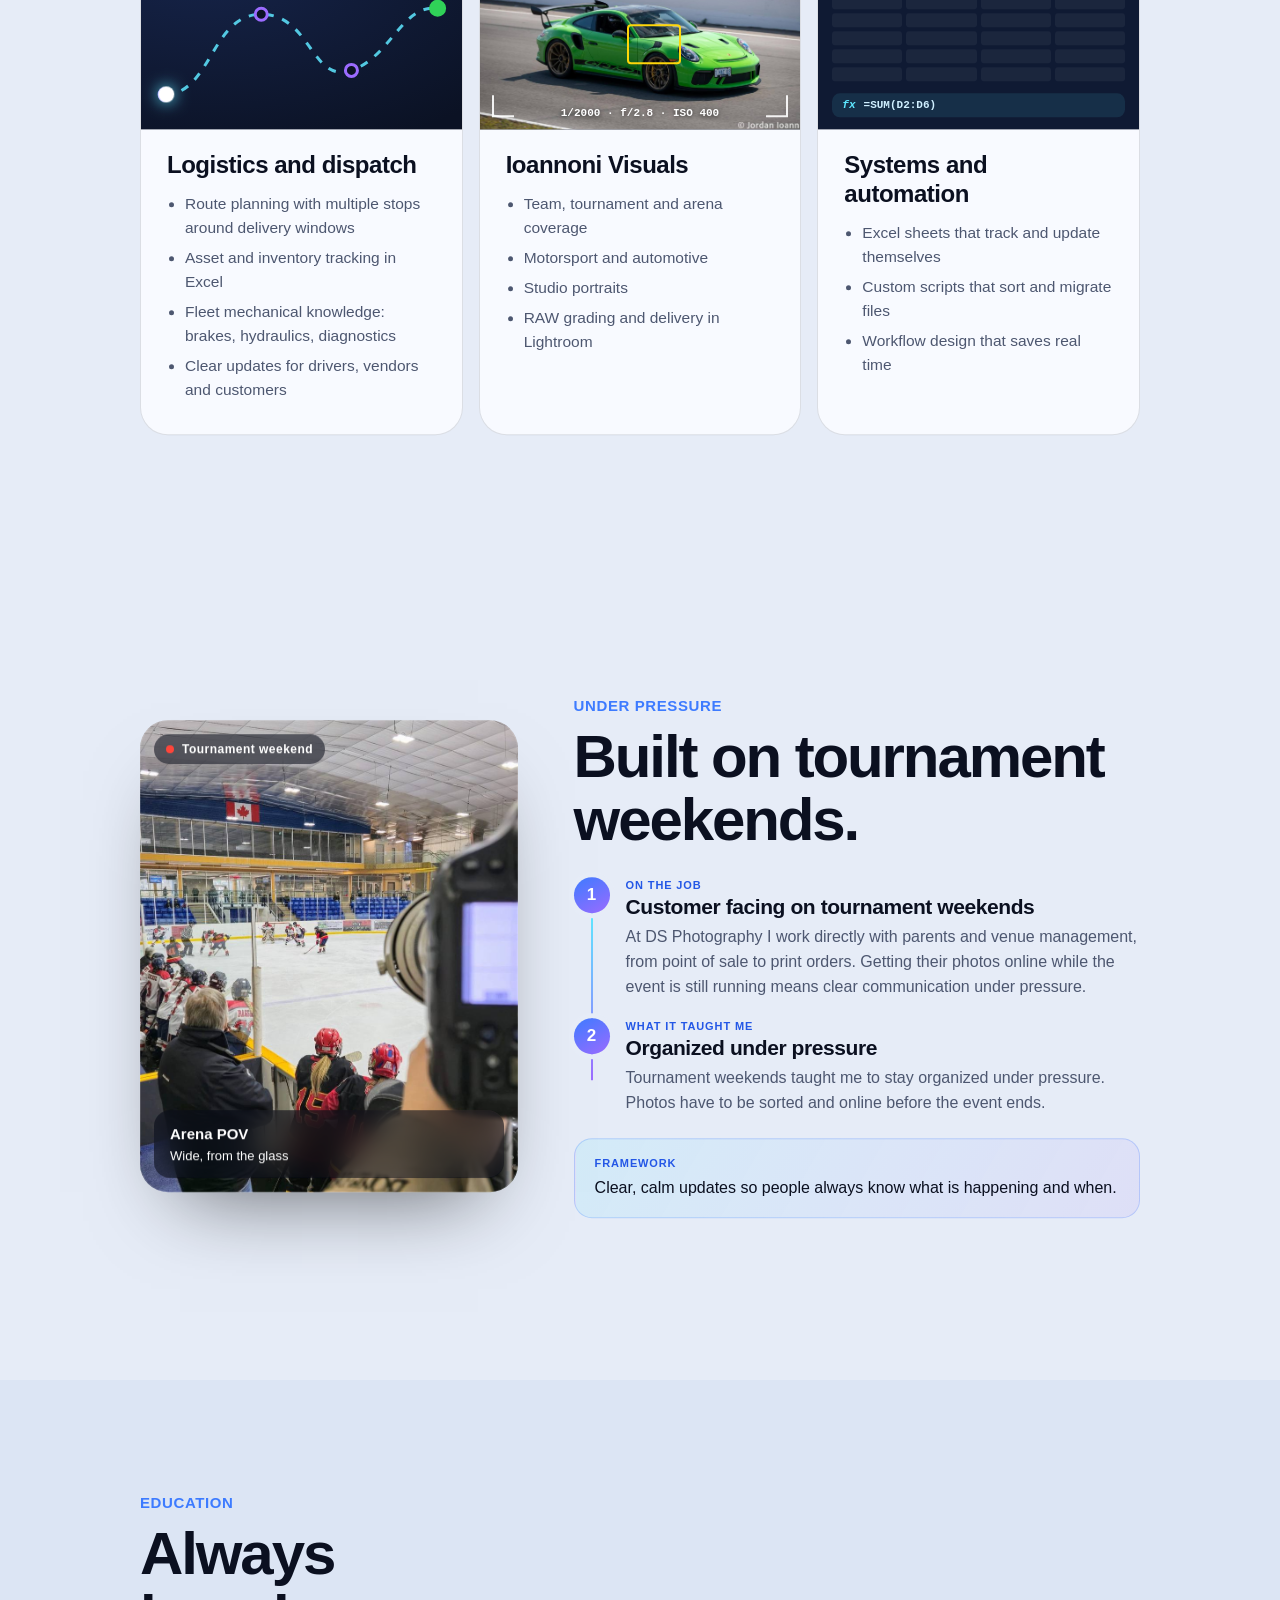
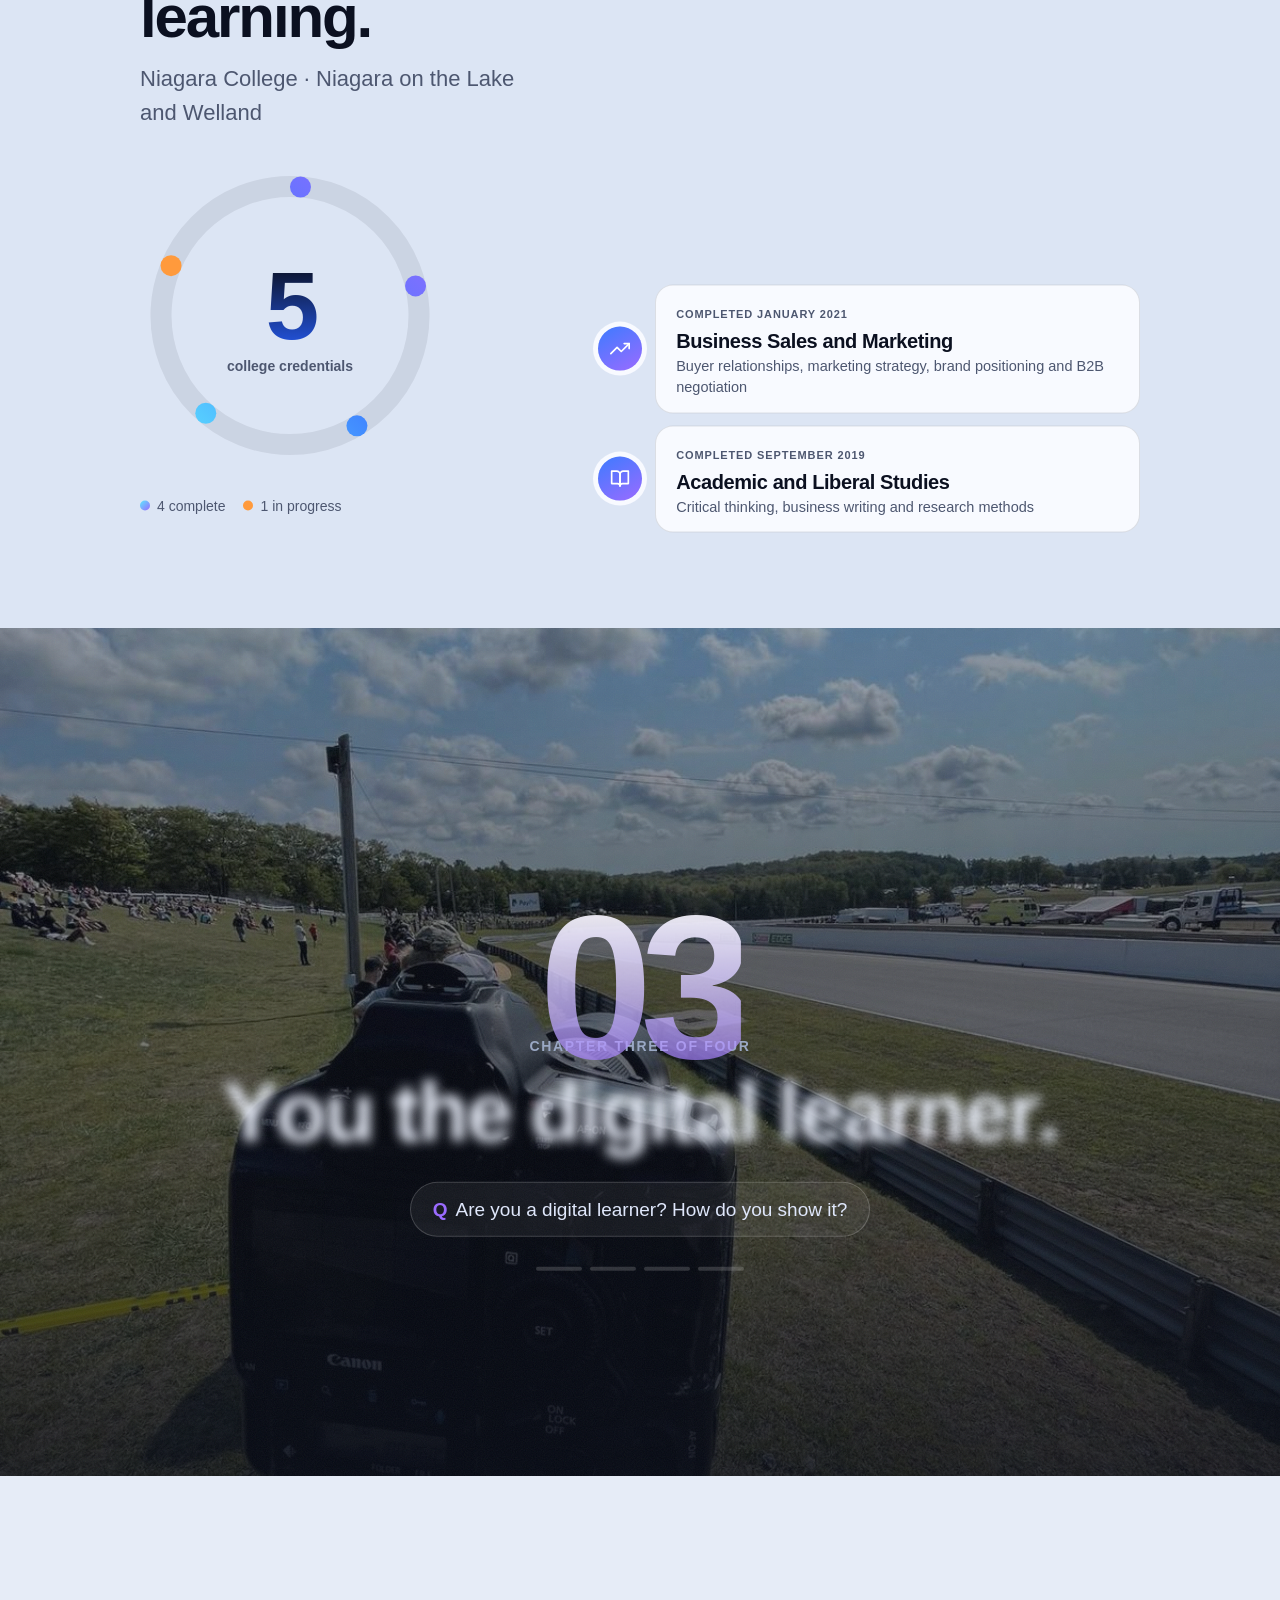
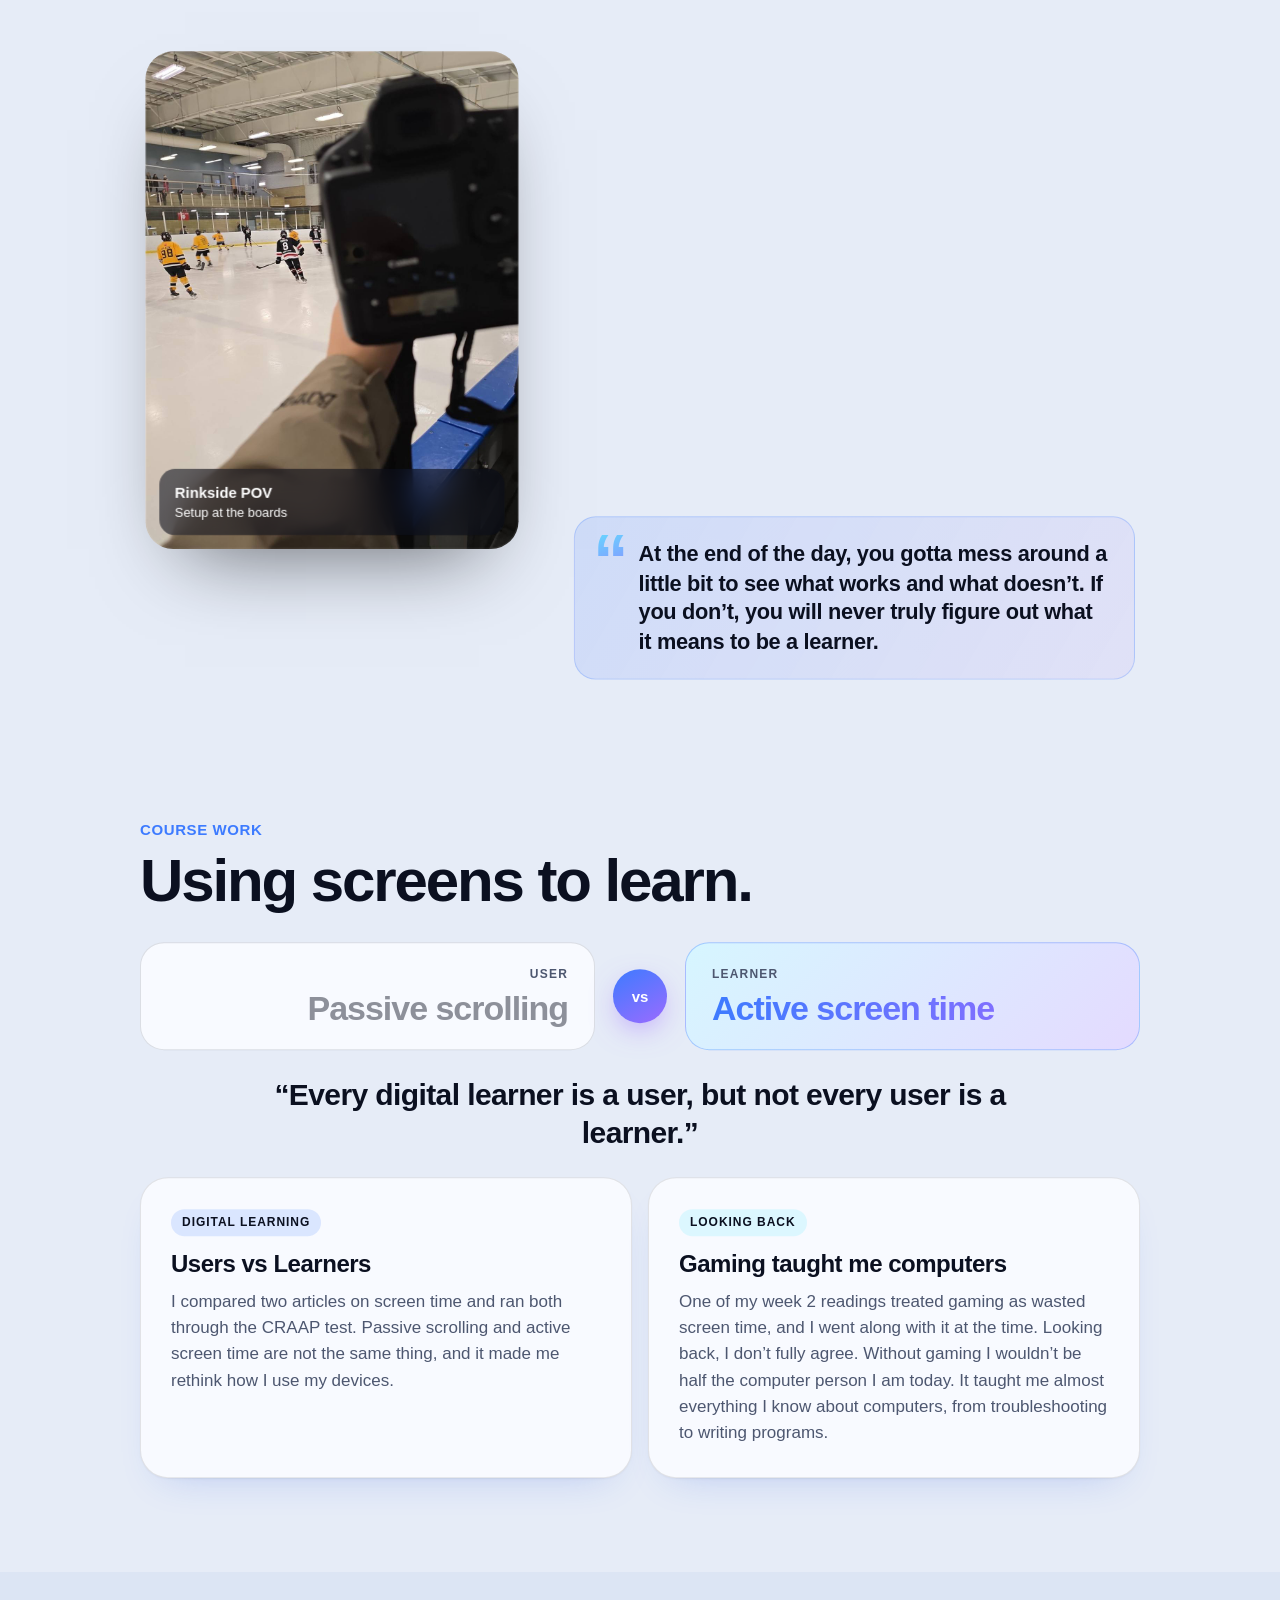
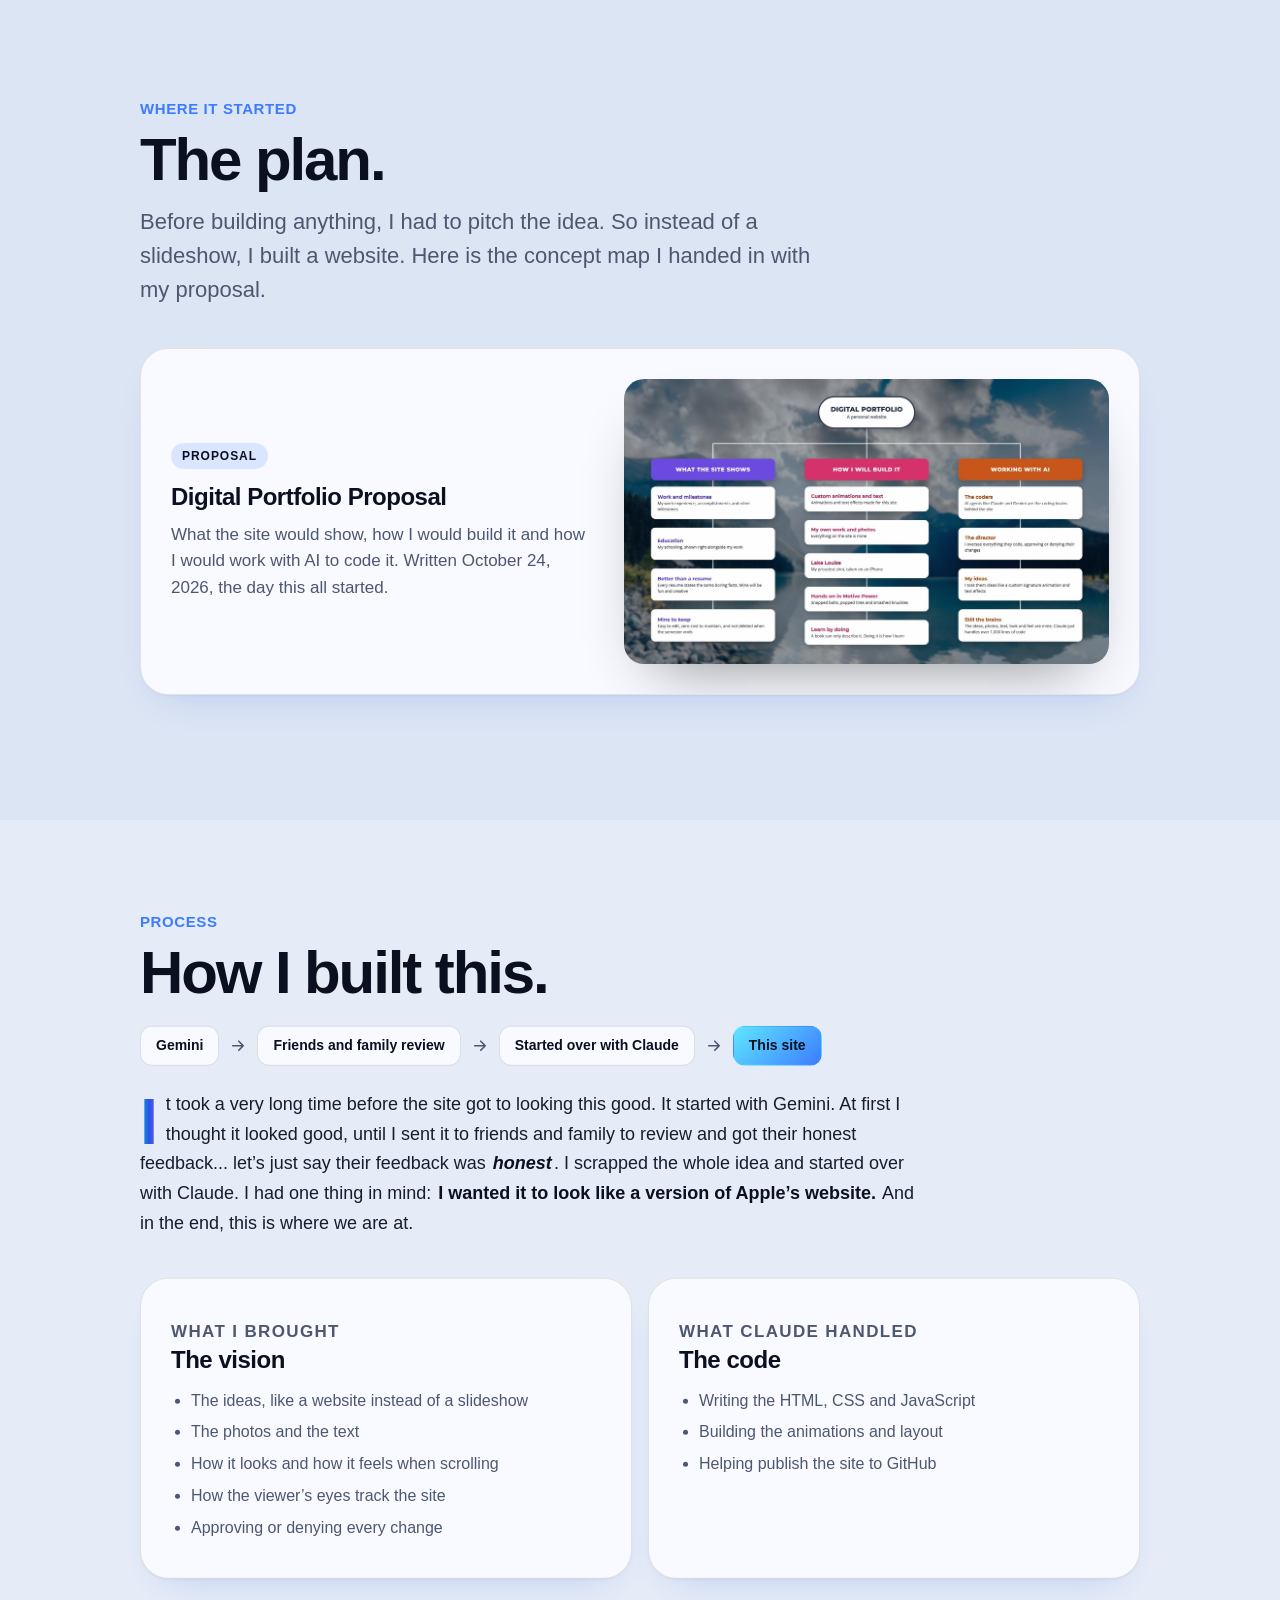
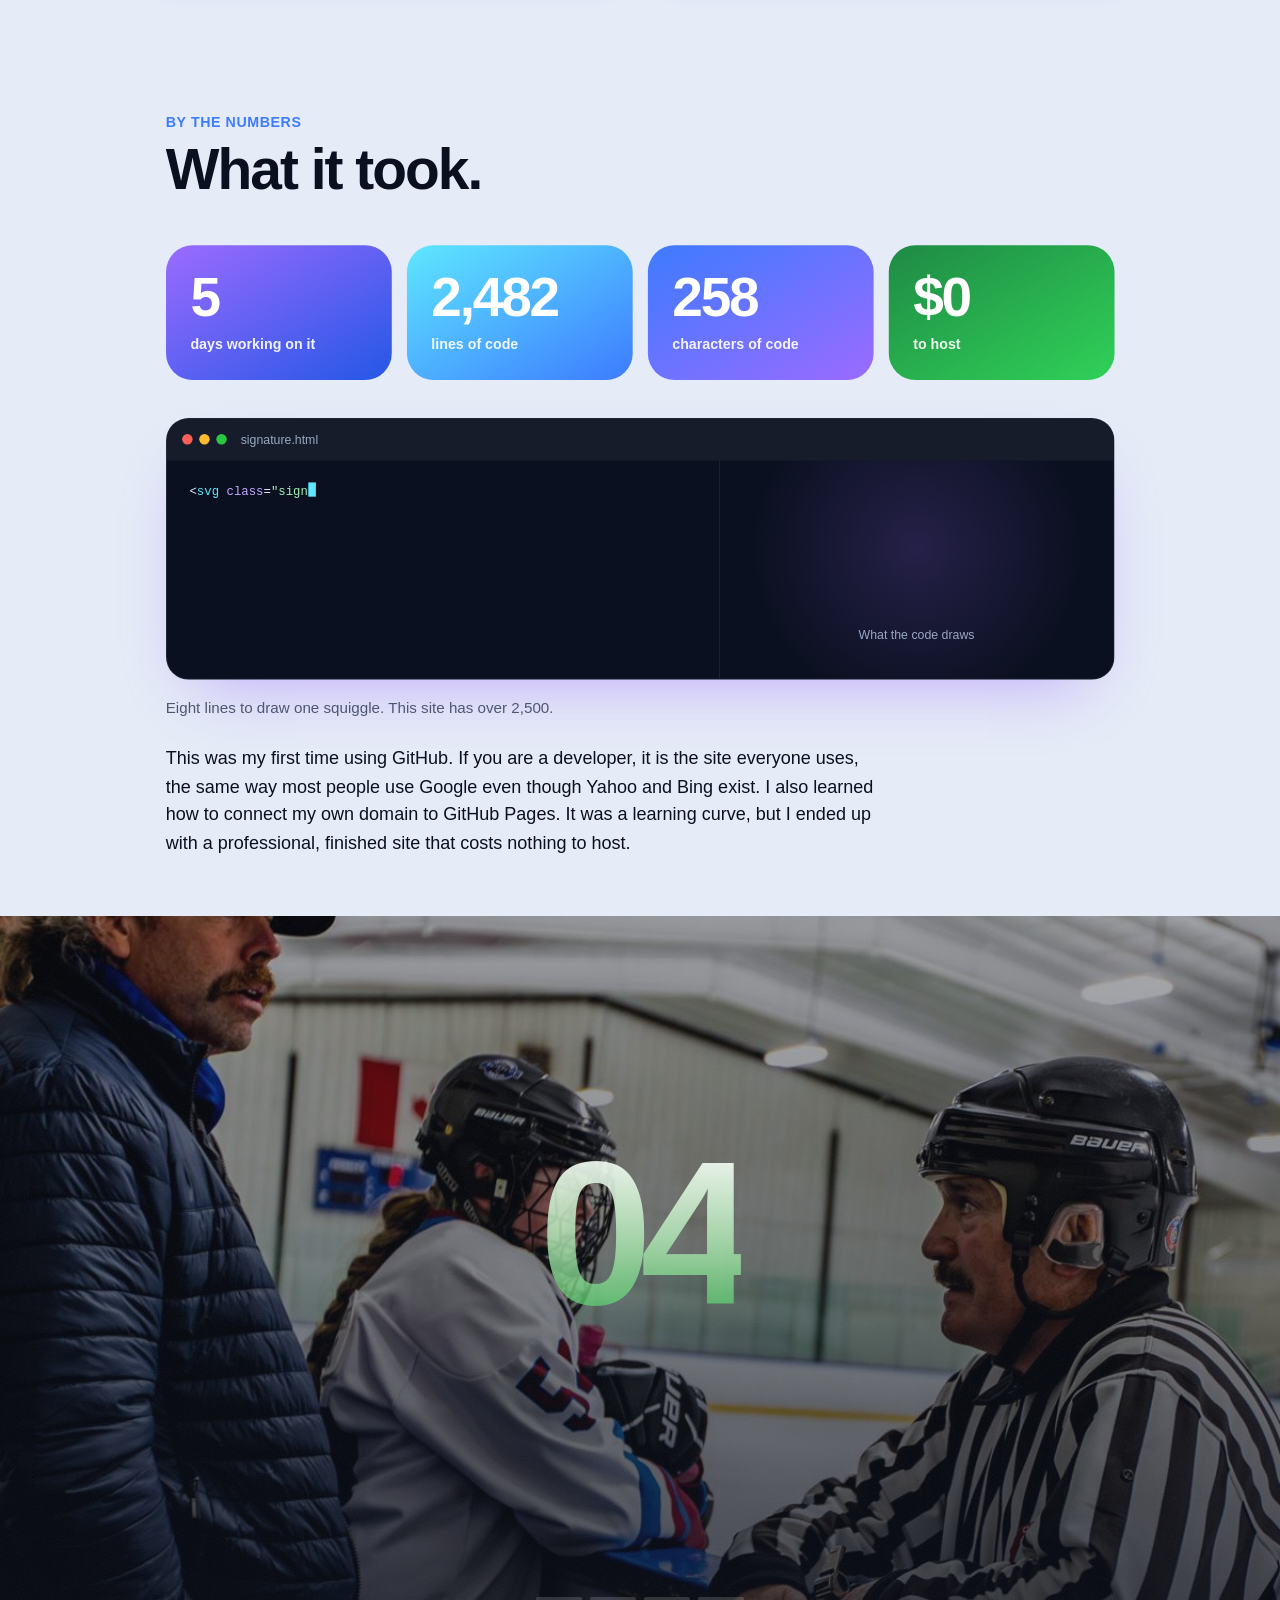
==== commit 9489b801: "Assignment page: light mode only Co-Authored-By: Claude Opus 5.5 <noreply@anthropic.com> Claude-Sess" ====
--- a/assignment.html
+++ b/assignment.html
@@ -8,7 +8,7 @@
 <meta name="robots" content="noindex">
 <meta name="theme-color" content="#e6ecf7">
 <link rel="icon" href="/favicon.png" type="image/png">
-<script>try{document.documentElement.dataset.theme=localStorage.getItem("ji-asg-theme")||"light"}catch(e){document.documentElement.dataset.theme="light"}</script>
+<script>document.documentElement.dataset.theme="light"</script>
 <style>
 :root{--g1:#5ee7ff;--g2:#3d7bff;--g3:#9b6bff;--dk:#0a1020;--bg:#fff;--alt:#f5f5f7;--ink:#1d1d1f;--mute:#6e6e73;--link:#0066cc;--nav:rgba(255,255,255,.72);--dim:rgba(110,110,115,.35);--line:rgba(128,128,128,.25);color-scheme:light}
 @media (prefers-color-scheme:dark){:root:not([data-theme="light"]){--bg:#0a1020;--alt:#111a2e;--ink:#eef3ff;--mute:#9aa8c4;--link:#5ab4ff;--nav:rgba(10,16,32,.78);--dk:#060a15;--dim:rgba(154,168,196,.22);color-scheme:dark}}
@@ -595,7 +595,7 @@
 
 <nav id="nav"><a class="brand" href="#top">Jordan Ioannoni</a>
   <div class="ch" id="ch"><a href="#individual"><b>01</b><span>Individual</span></a><a href="#applicant"><b>02</b><span>Job applicant</span></a><a href="#learner"><b>03</b><span>Digital learner</span></a><a href="#citizen"><b>04</b><span>Digital citizen</span></a><a href="#wrap"><b>05</b><span>Looking back</span></a></div>
-  <span class="r"><button id="snd" aria-label="Sound" aria-pressed="true" title="Sound"><svg viewBox="0 0 24 24" fill="none" stroke="currentColor" stroke-width="2" stroke-linecap="round" stroke-linejoin="round" aria-hidden="true"><path d="M11 5 6 9H2v6h4l5 4z"/><path class="wv" d="M15.5 8.5a5 5 0 0 1 0 7M19 5a10 10 0 0 1 0 14"/><path class="x" d="m23 9-6 6M17 9l6 6"/></svg></button><button id="th" aria-label="Toggle theme">◐</button></span></nav>
+  <span class="r"><button id="snd" aria-label="Sound" aria-pressed="true" title="Sound"><svg viewBox="0 0 24 24" fill="none" stroke="currentColor" stroke-width="2" stroke-linecap="round" stroke-linejoin="round" aria-hidden="true"><path d="M11 5 6 9H2v6h4l5 4z"/><path class="wv" d="M15.5 8.5a5 5 0 0 1 0 7M19 5a10 10 0 0 1 0 14"/><path class="x" d="m23 9-6 6M17 9l6 6"/></svg></button></span></nav>
 
 <div id="glow" aria-hidden="true"></div>
 <div id="toast" role="status" aria-live="polite"></div>
@@ -1041,7 +1041,6 @@
 })();
 
 /* theme */
-$("#th").onclick = () => { const d = document.documentElement, dark = (d.dataset.theme || (matchMedia("(prefers-color-scheme: dark)").matches ? "dark" : "light")) === "dark"; d.dataset.theme = dark ? "light" : "dark"; try { localStorage.setItem("ji-asg-theme", d.dataset.theme); } catch (e) {} };
 
 /* hero glow follows pointer, cards tilt */
 const hero = $(".hero");
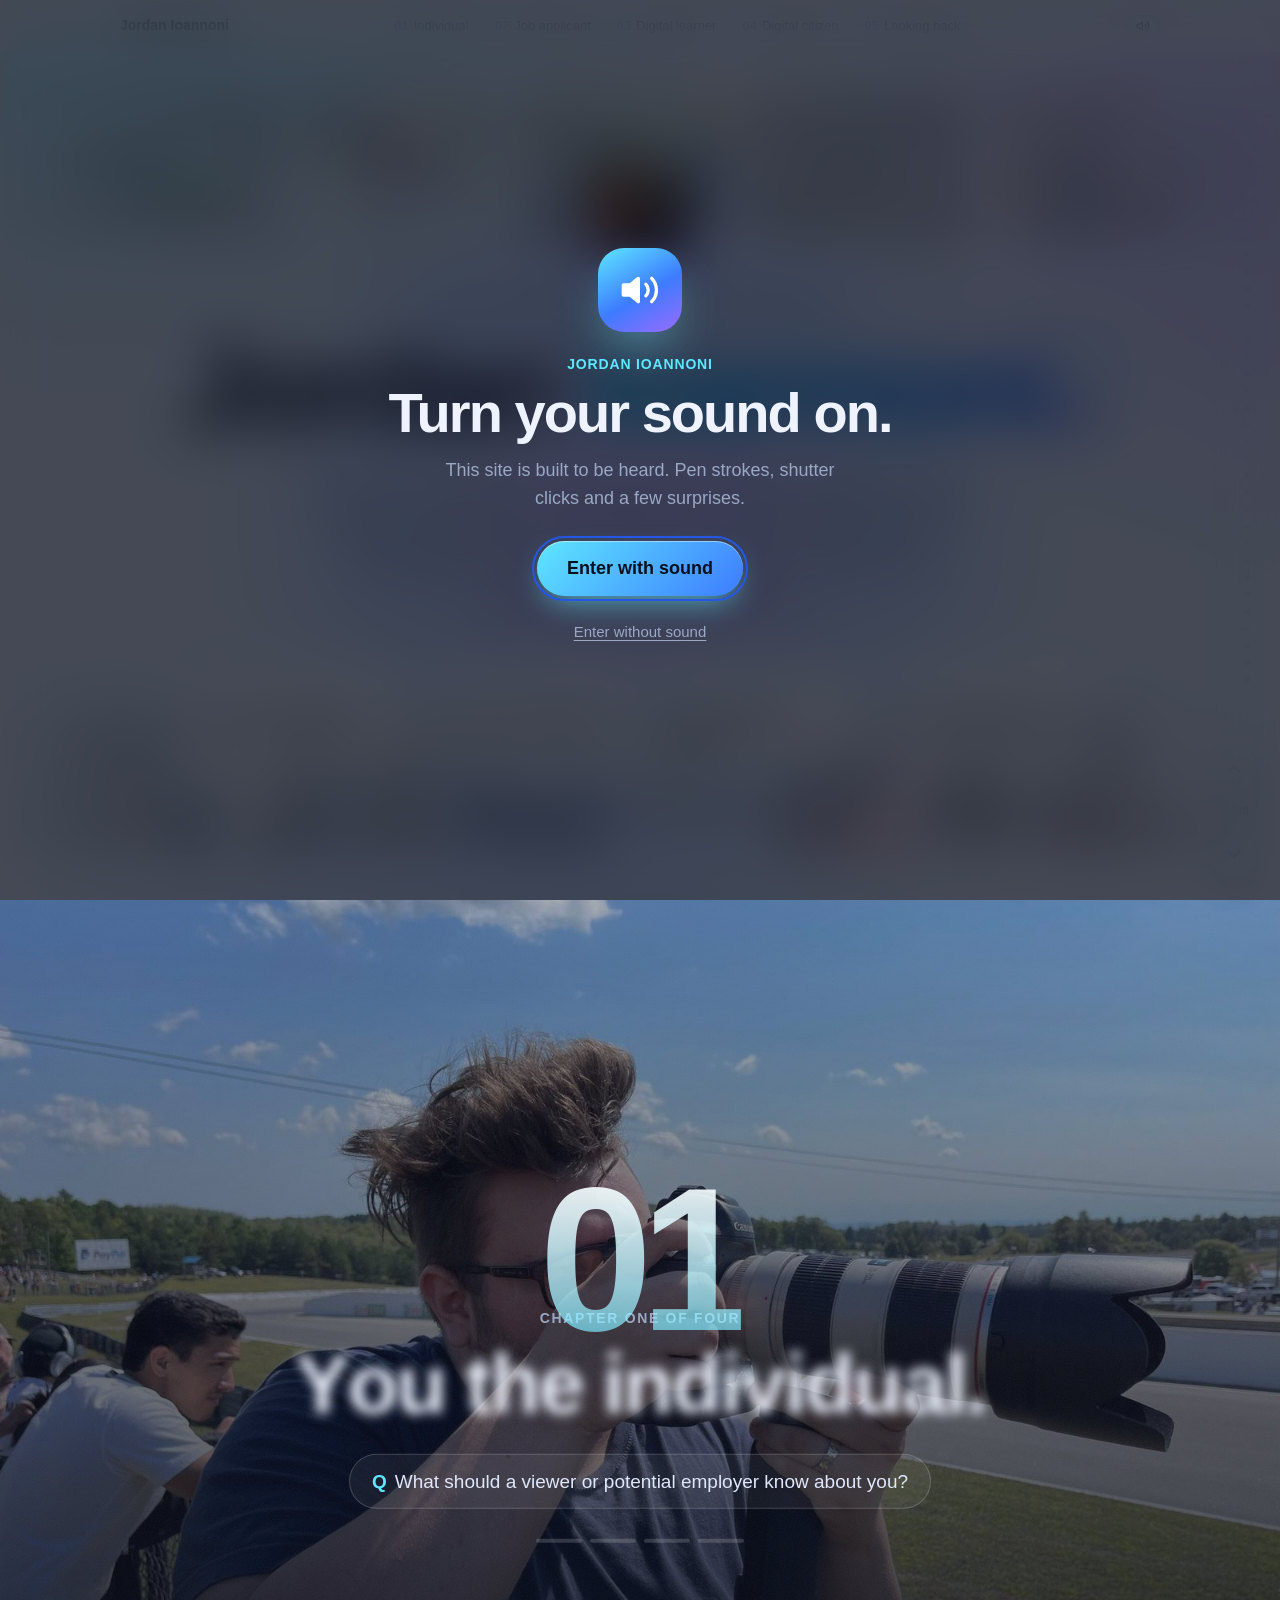
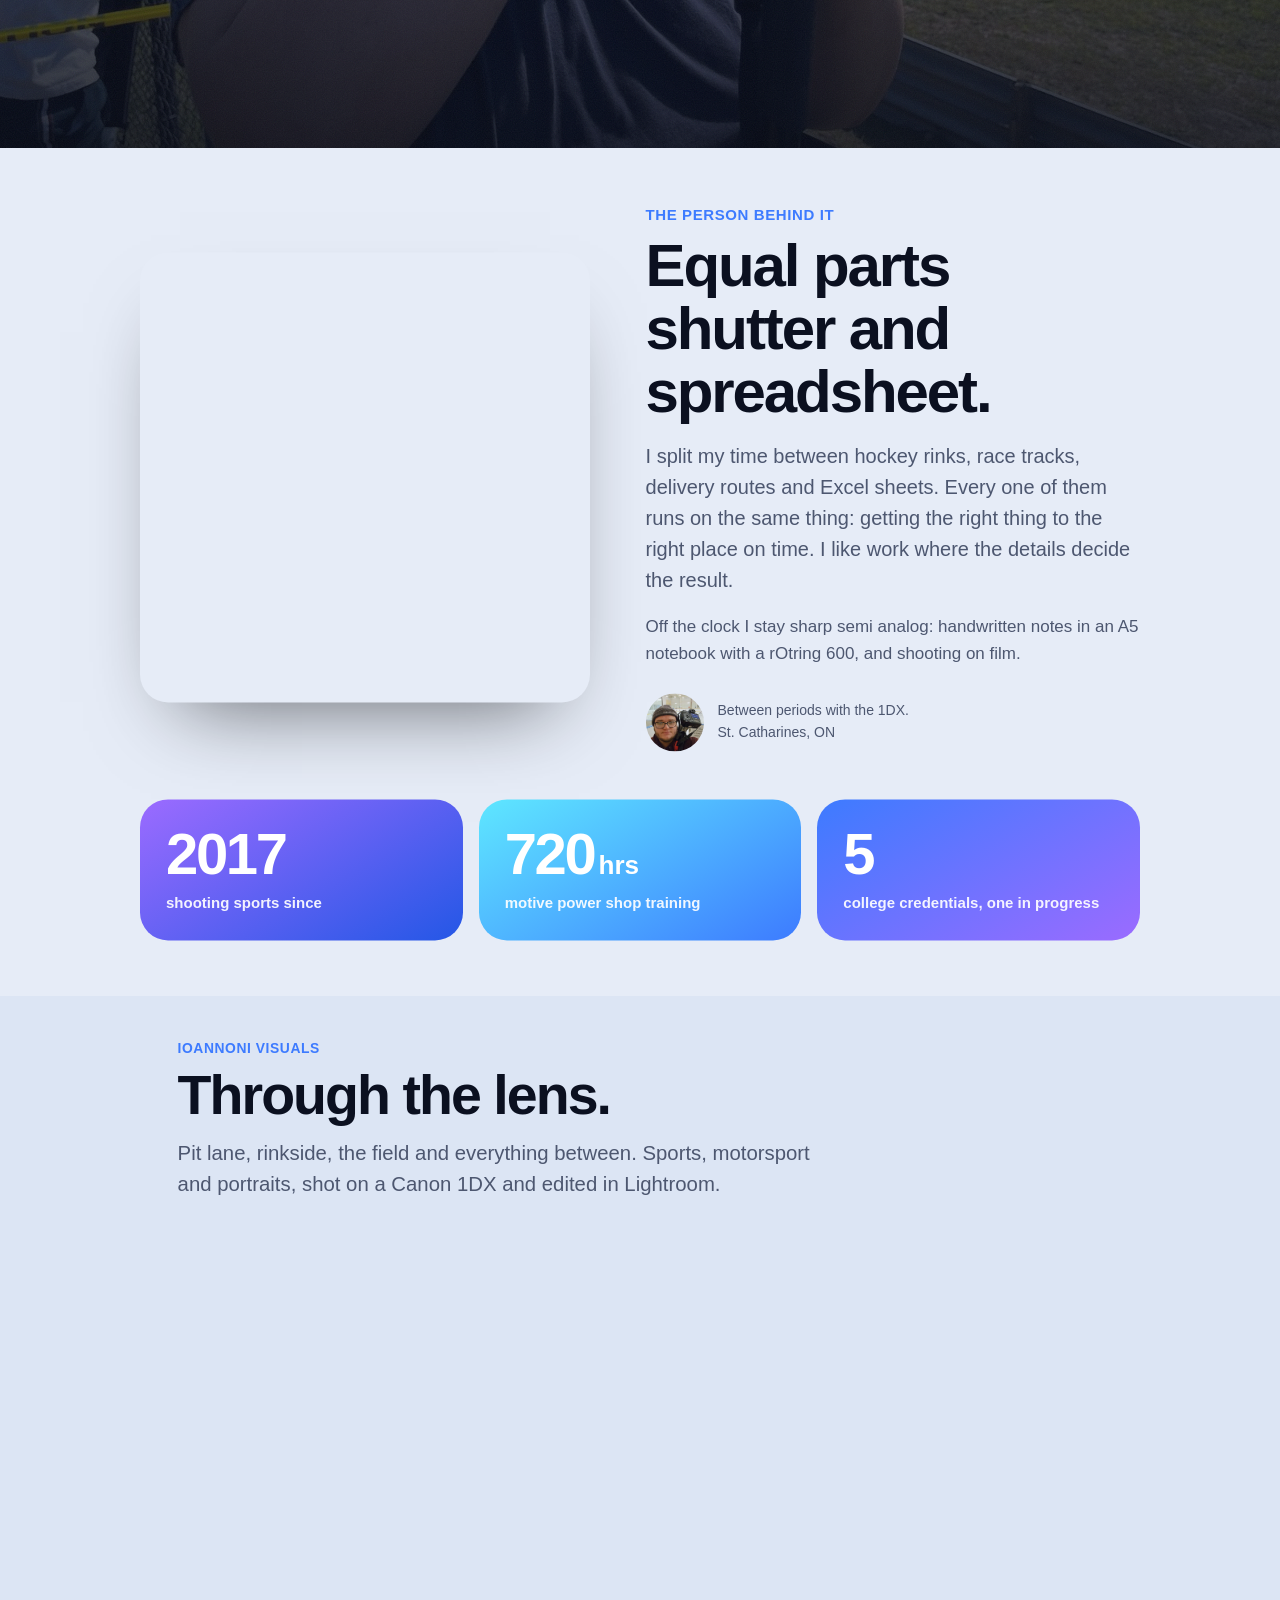
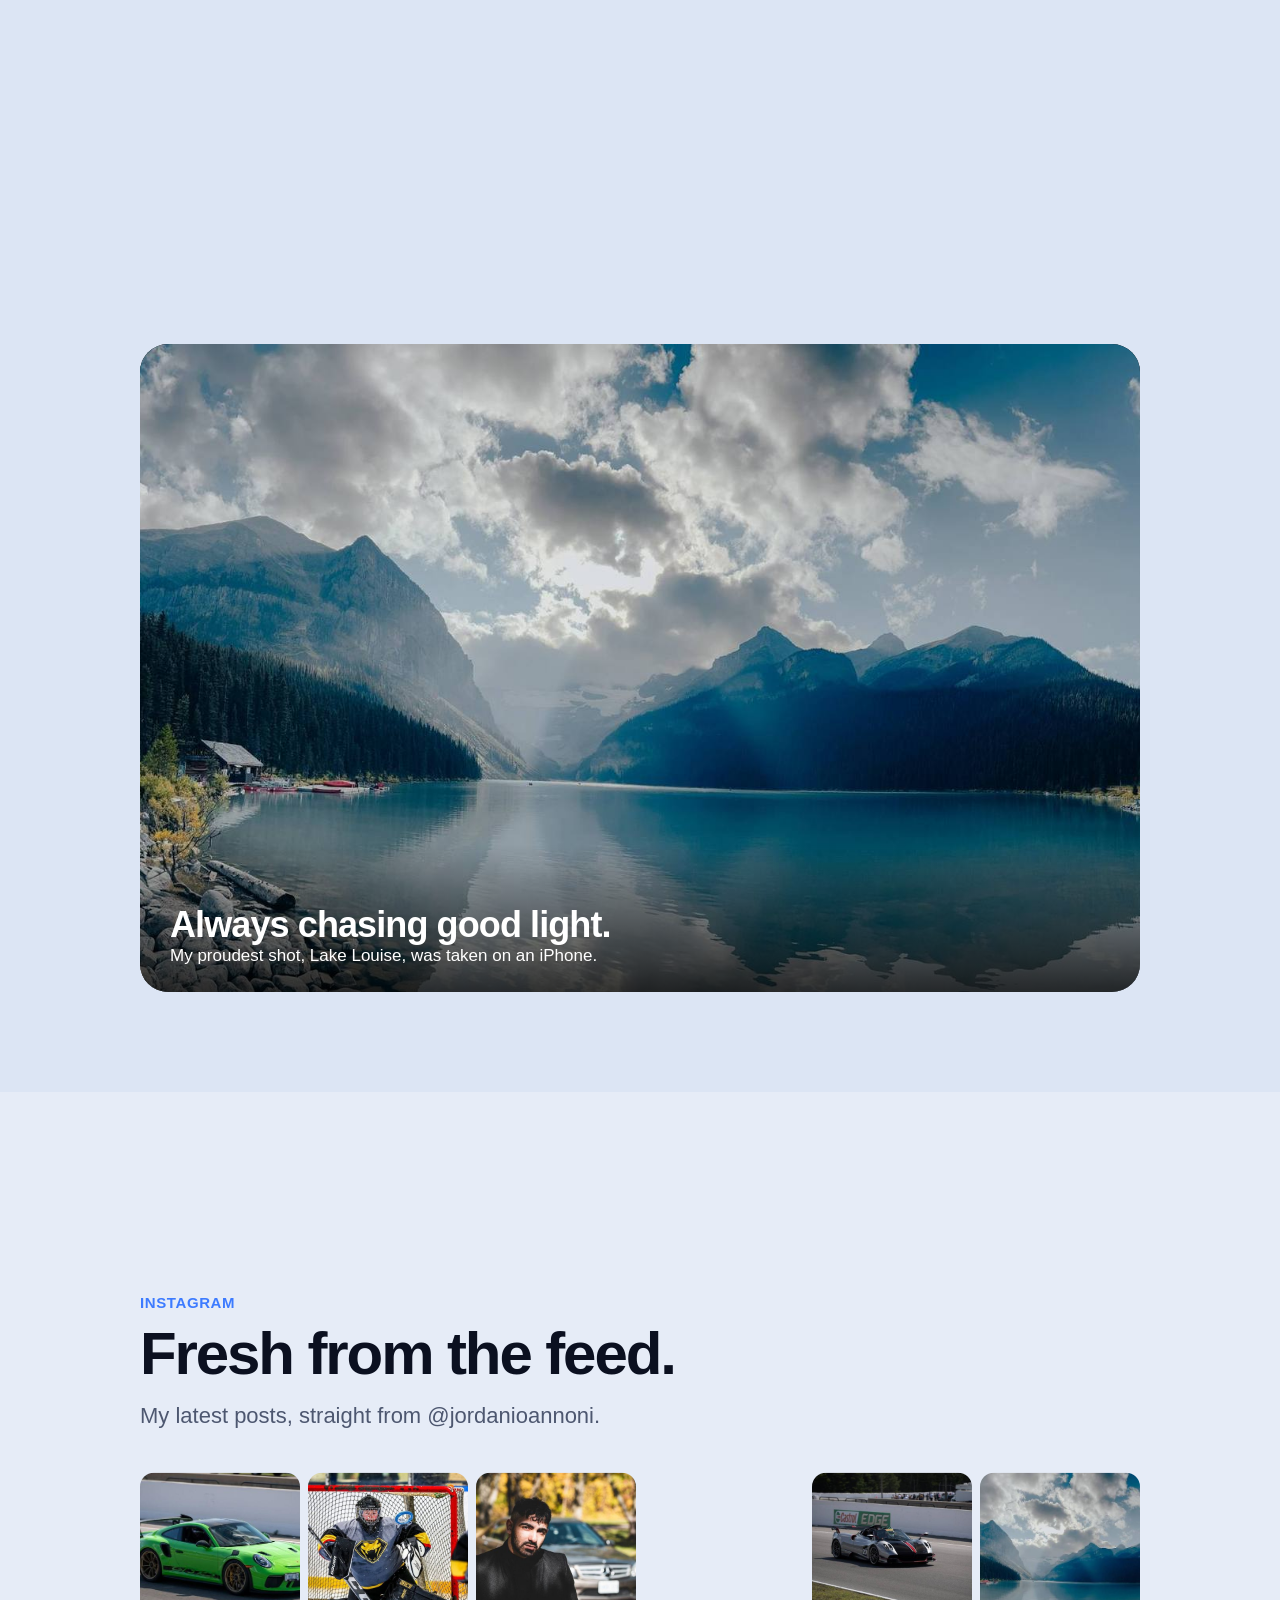
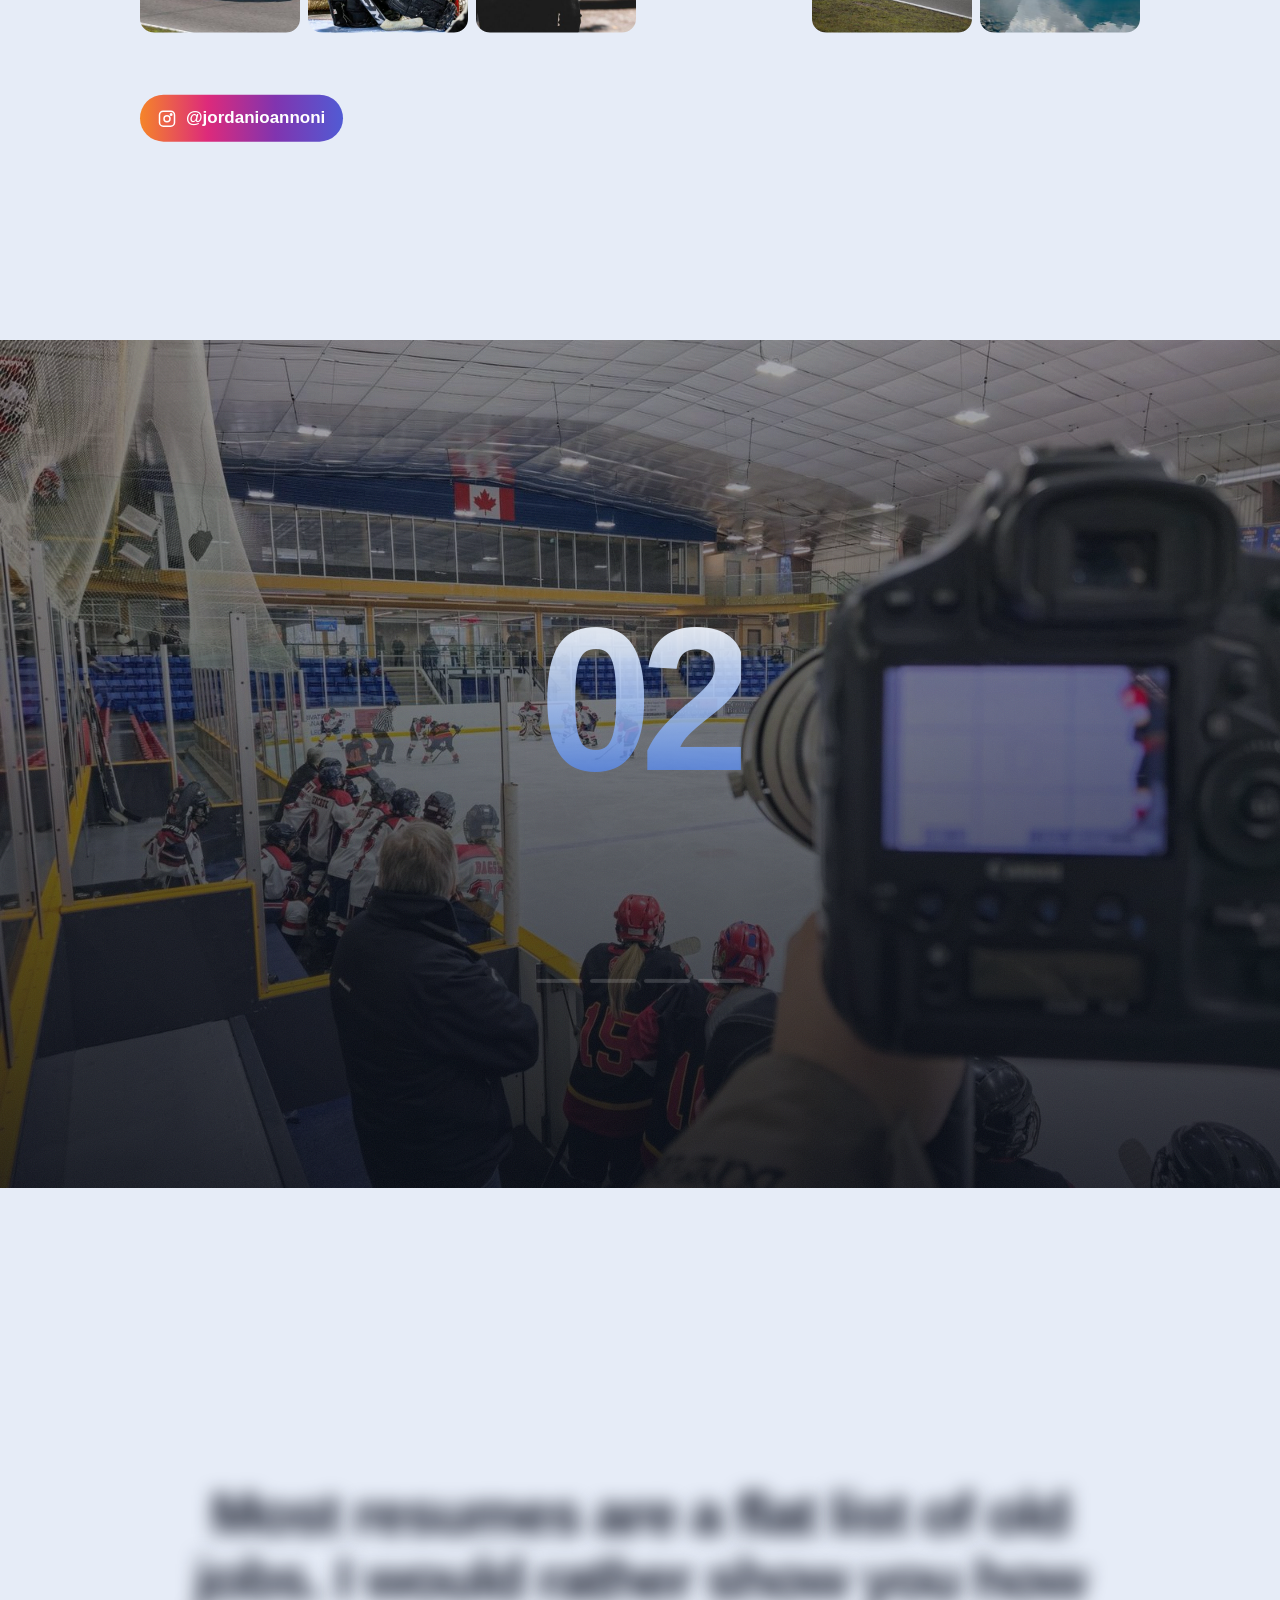
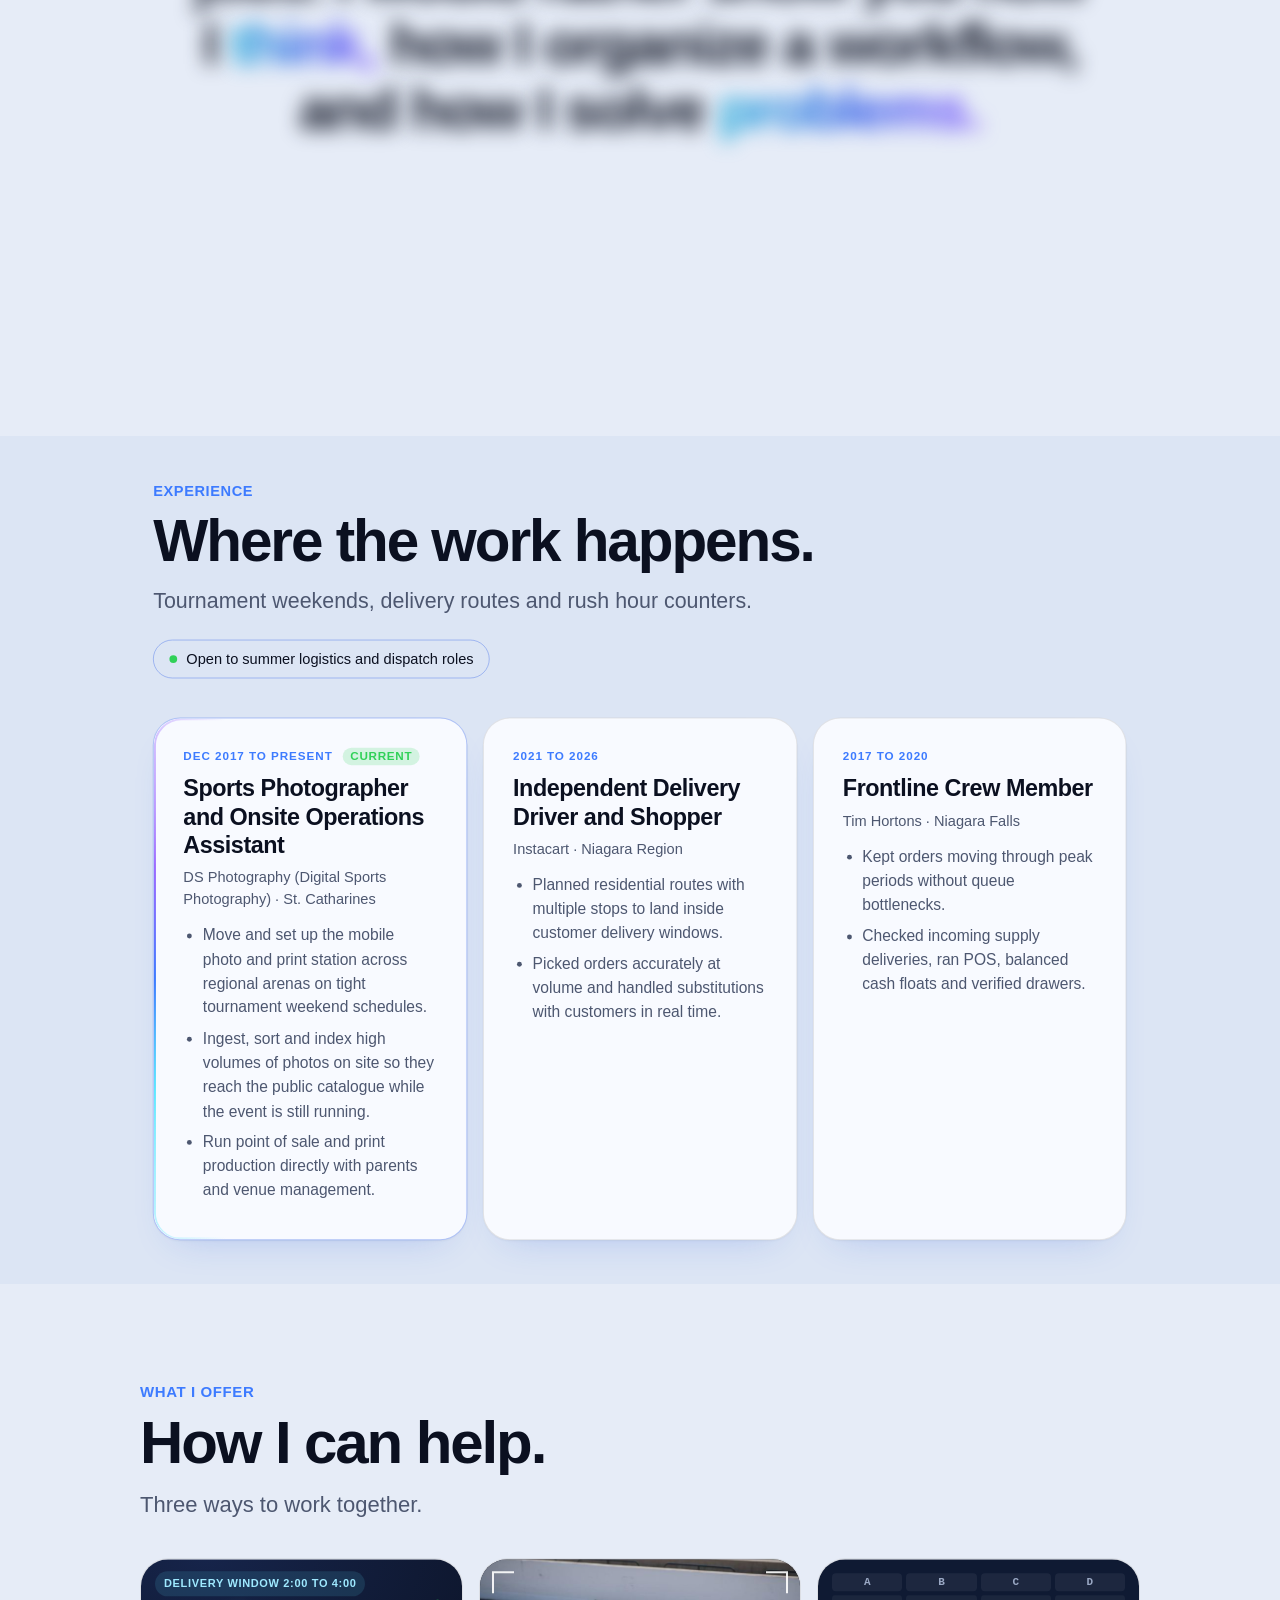
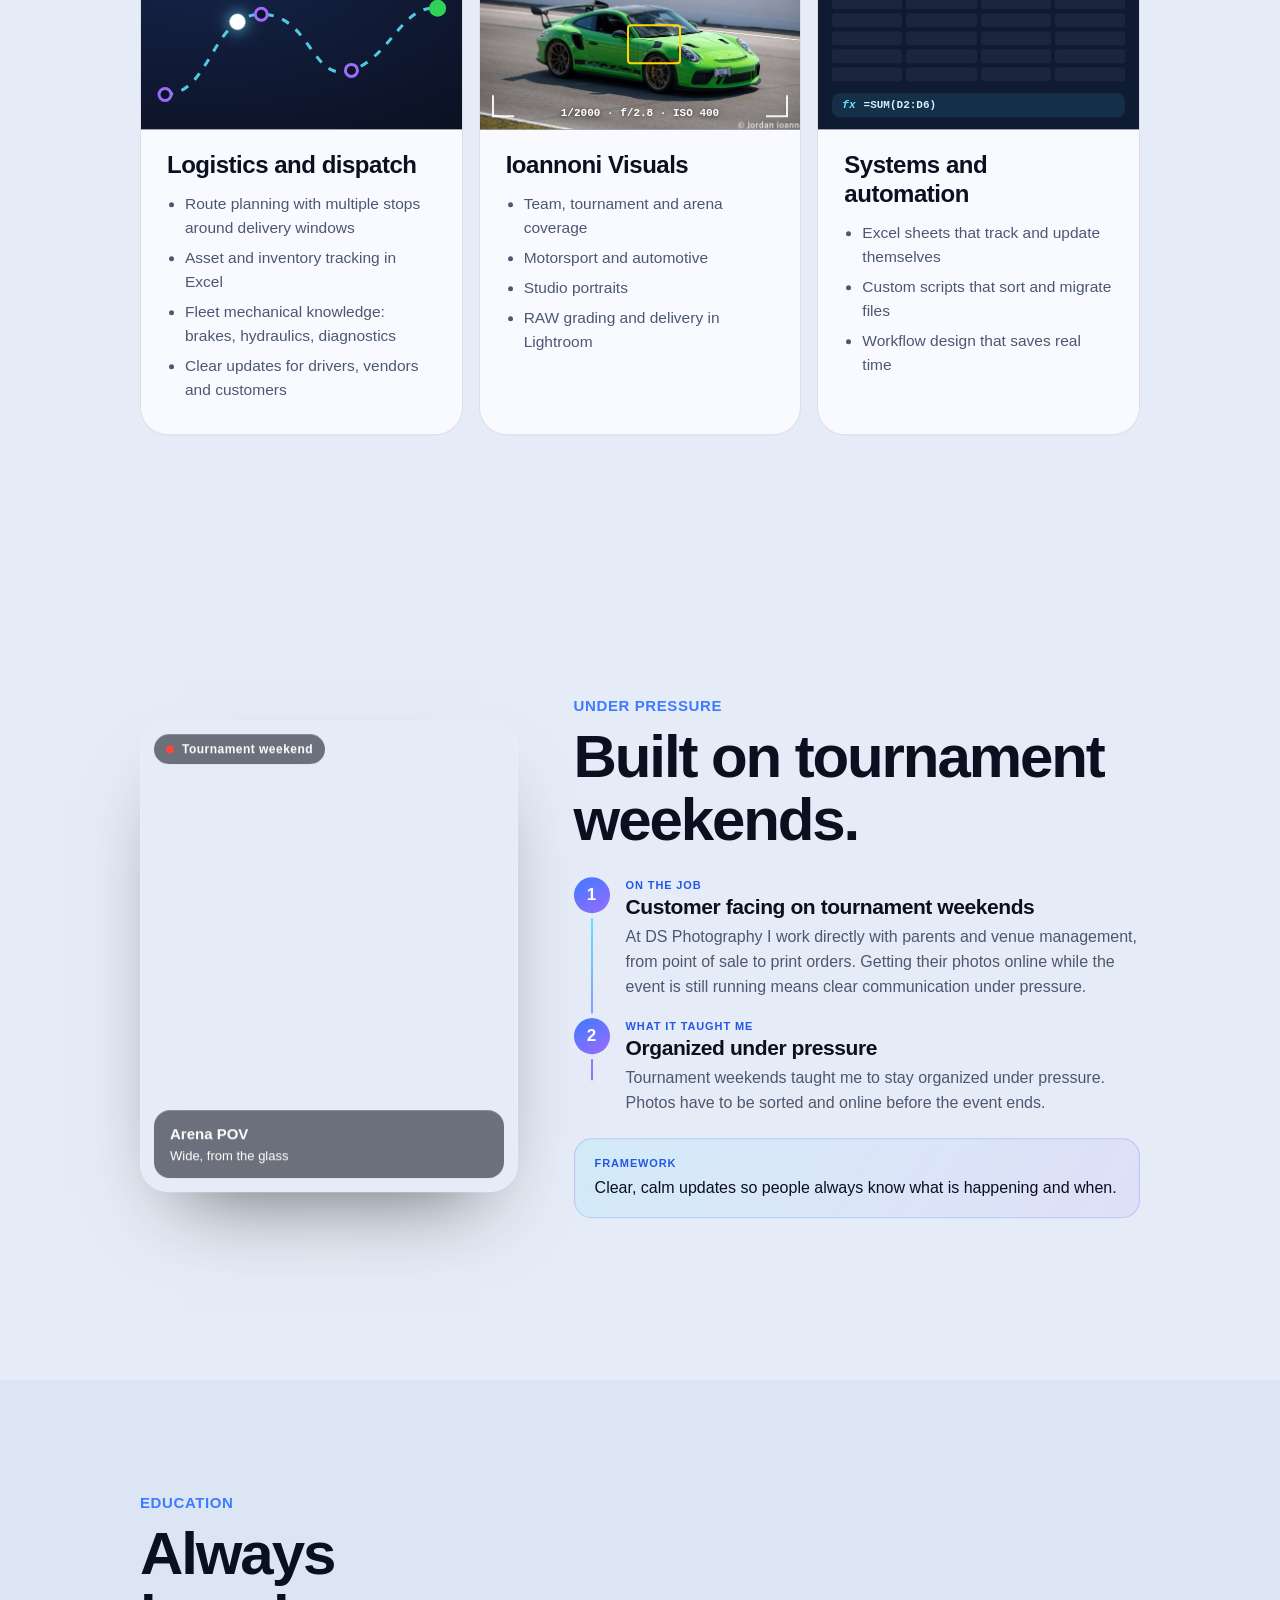
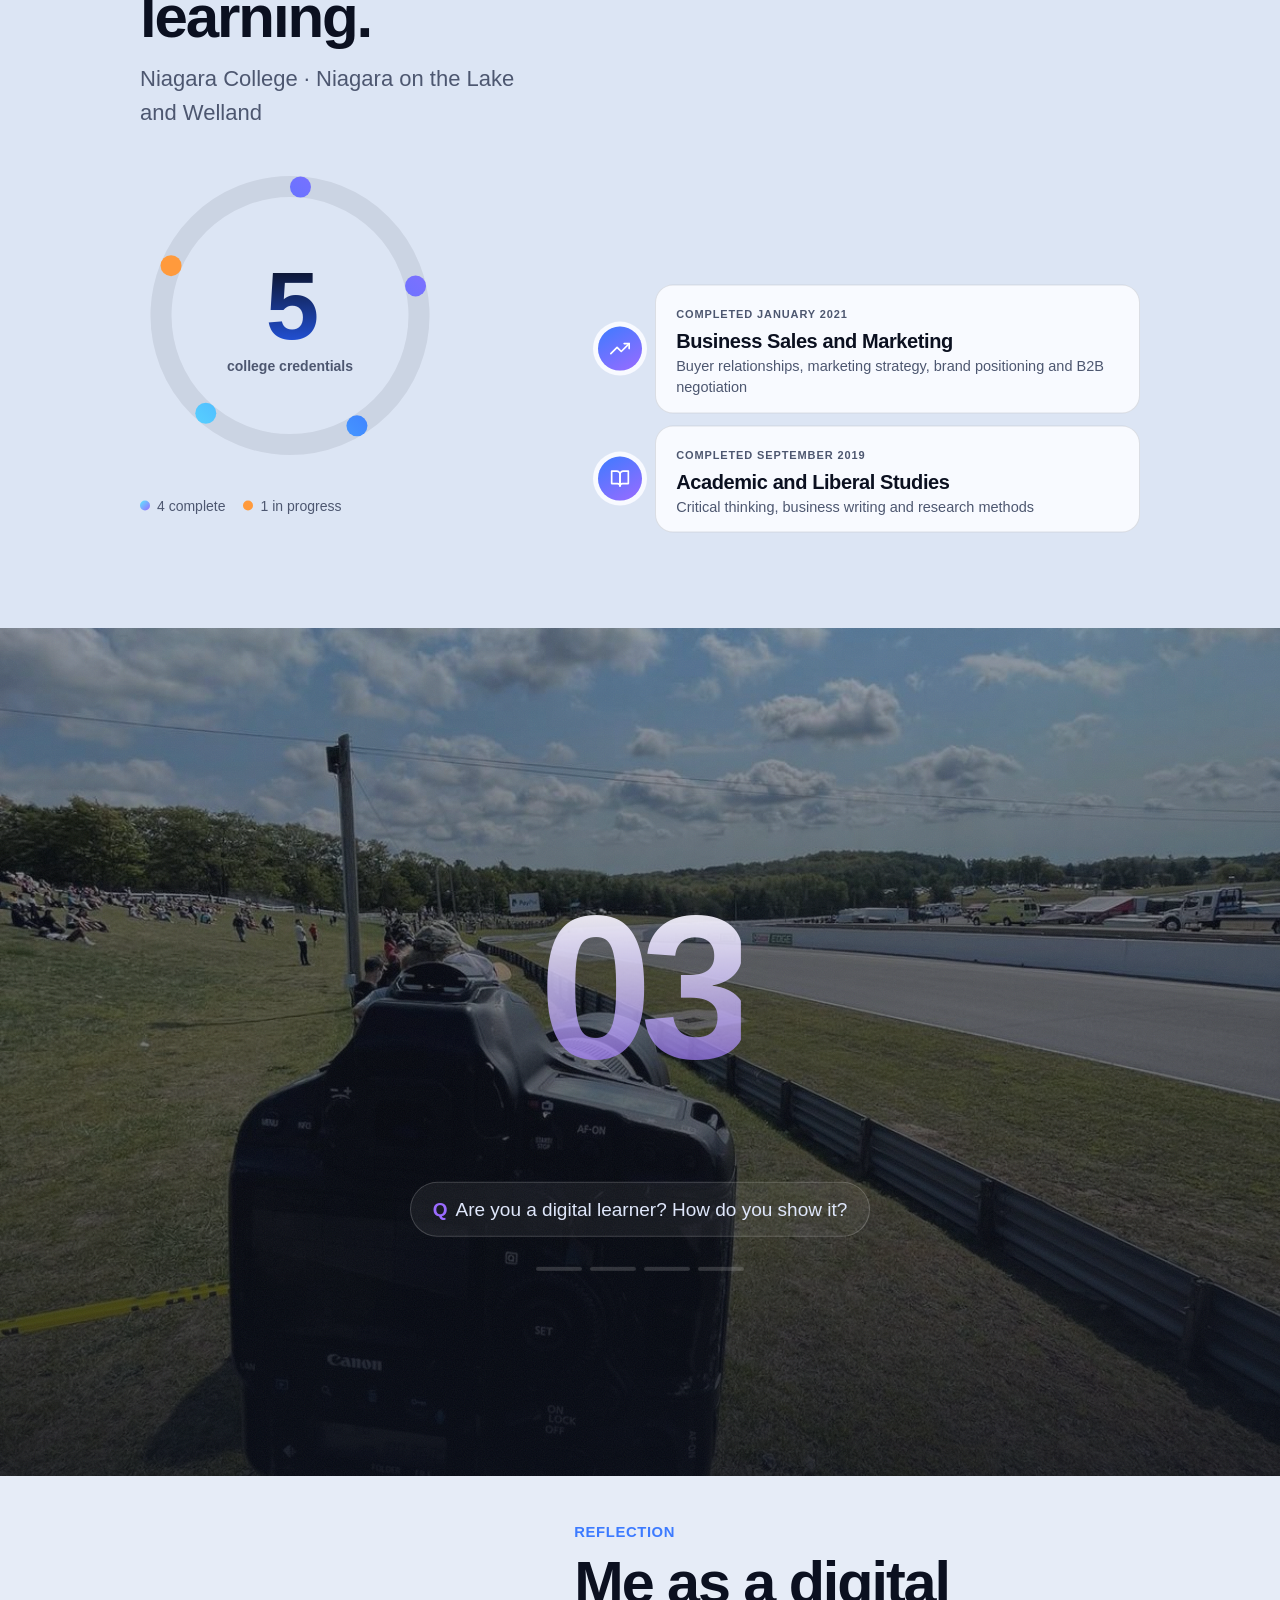
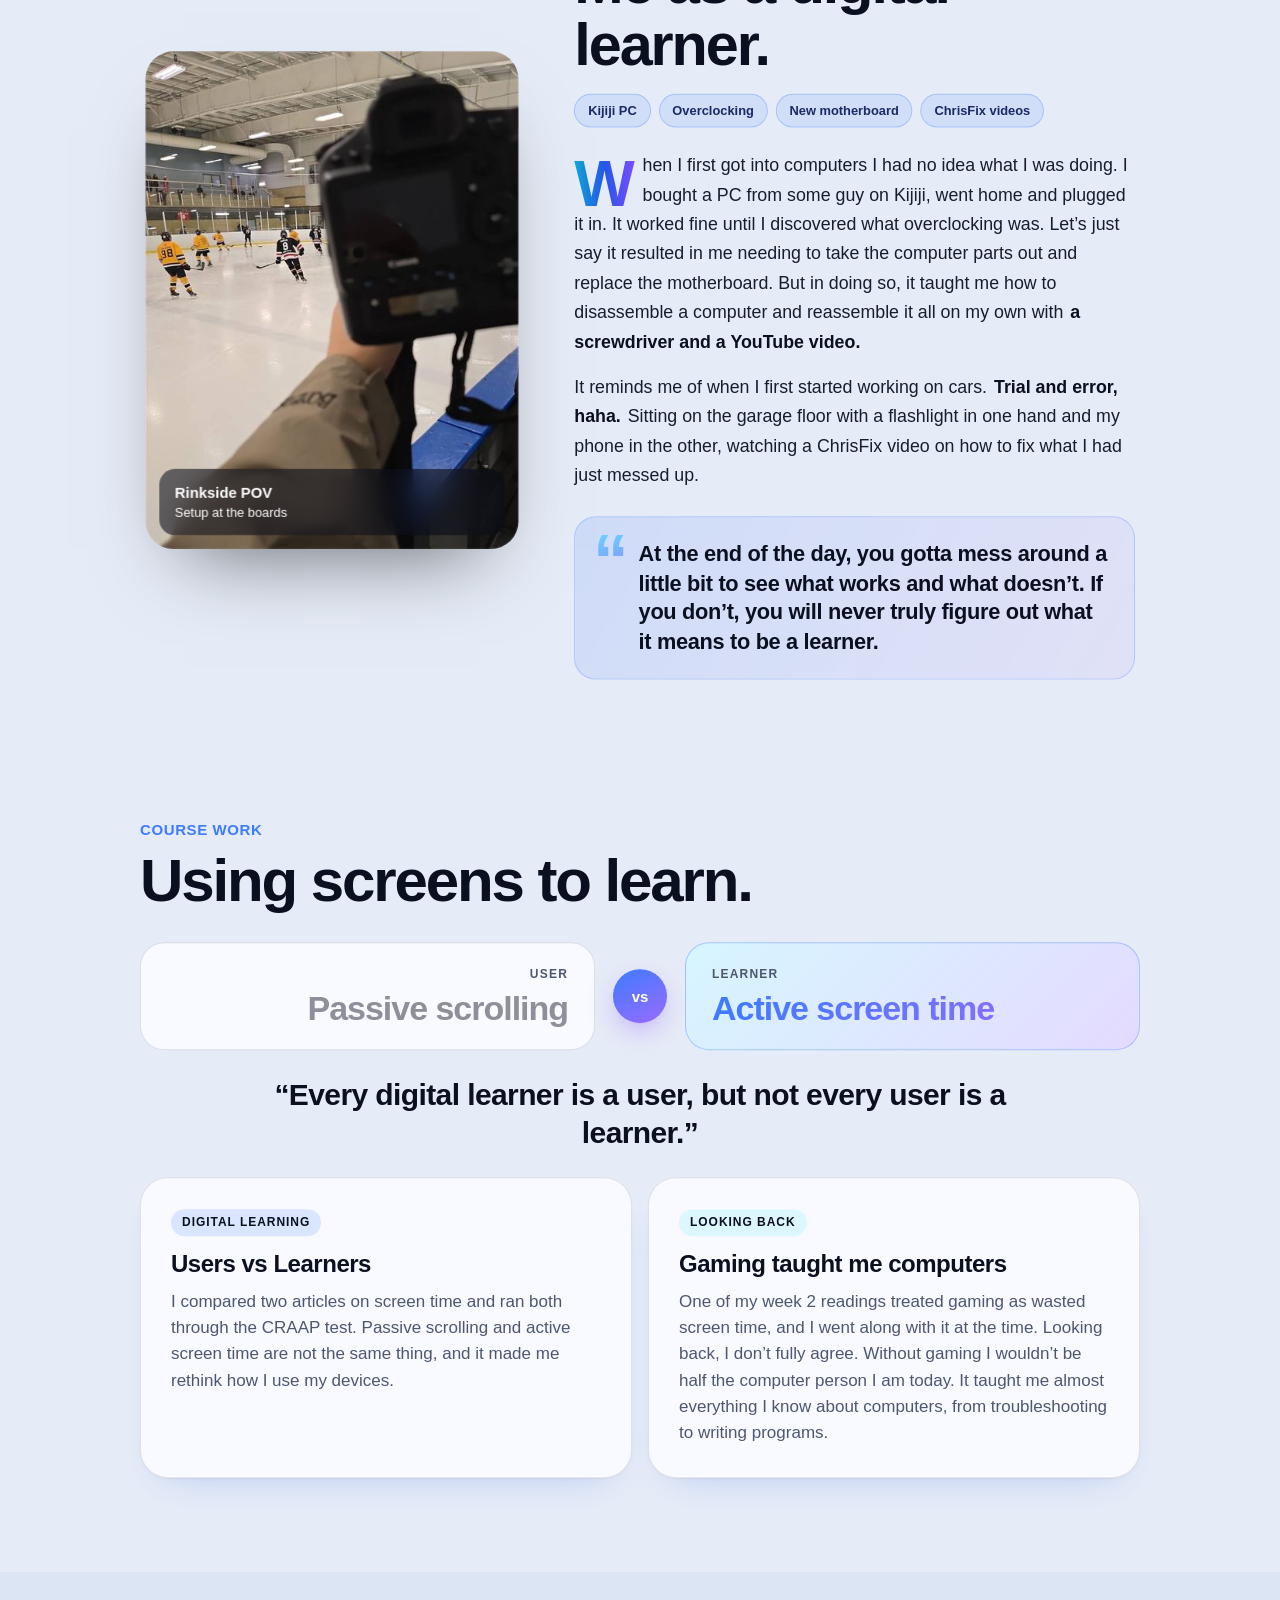
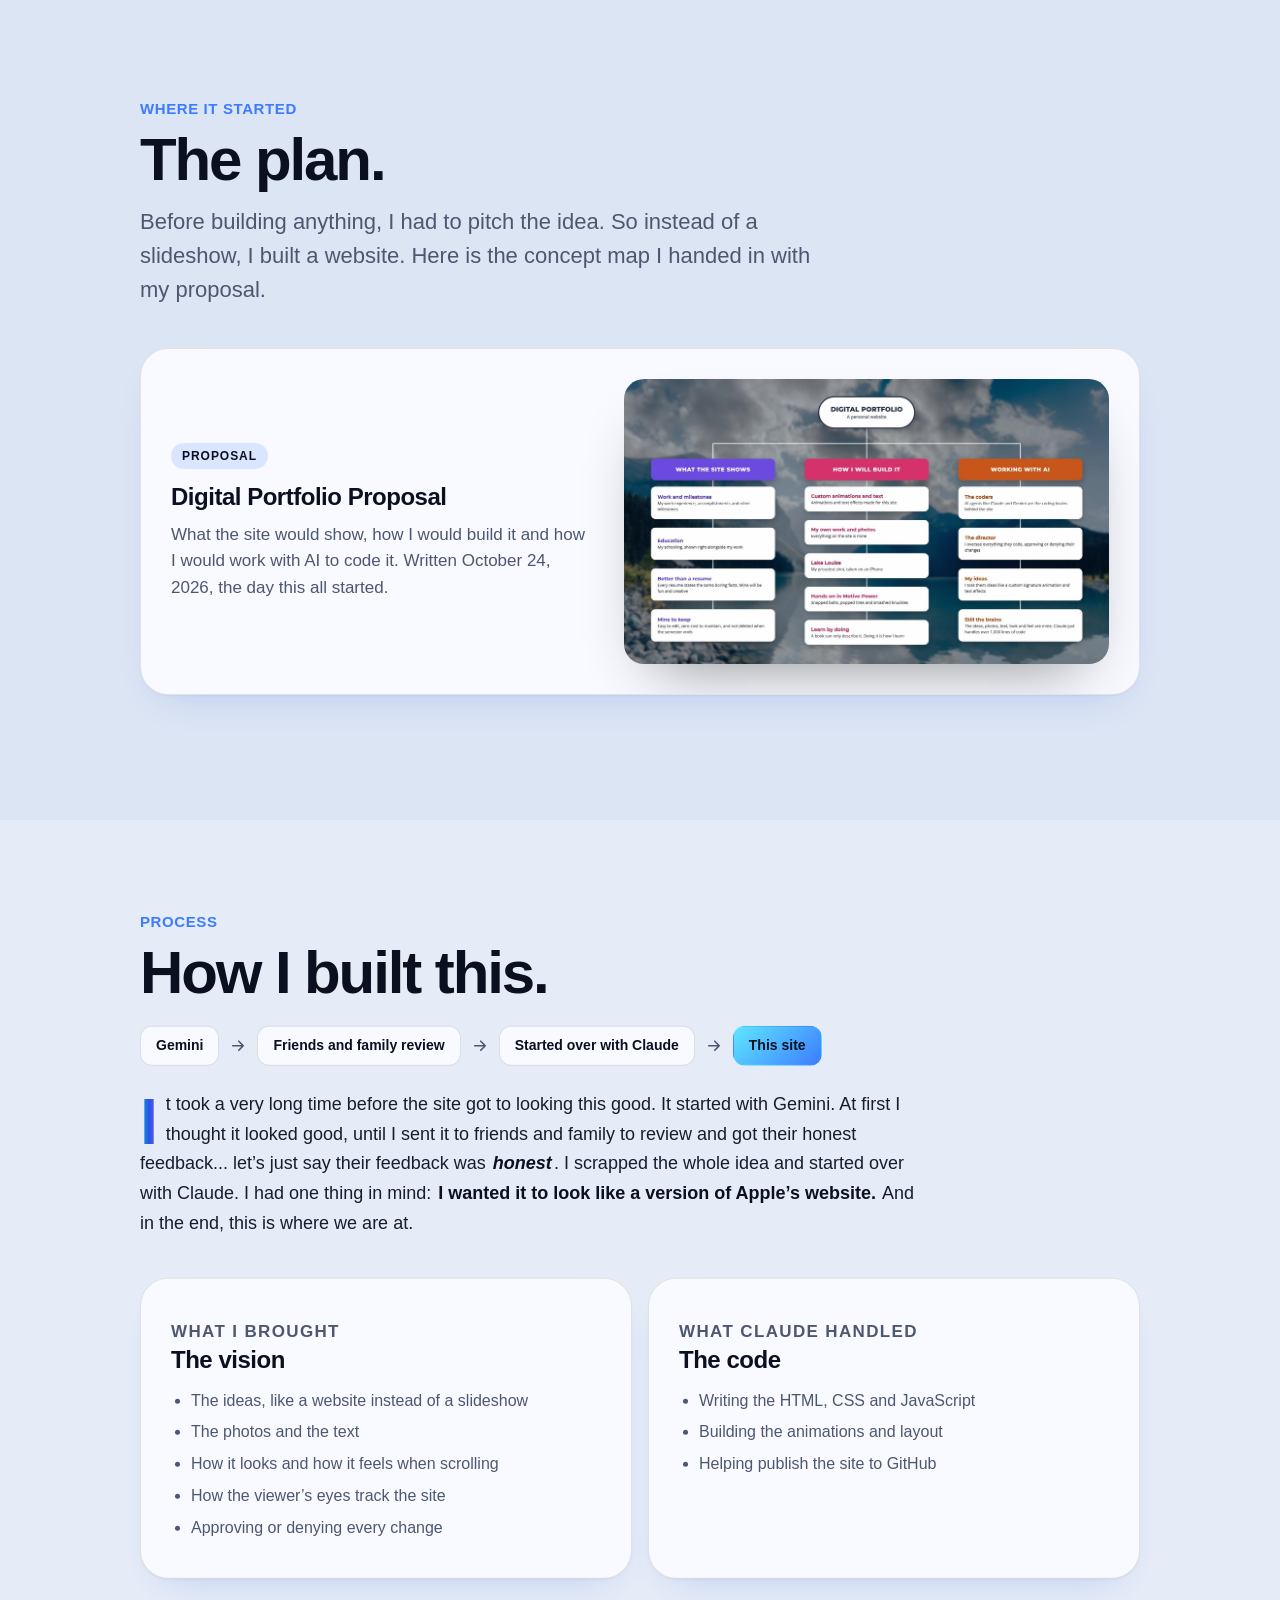
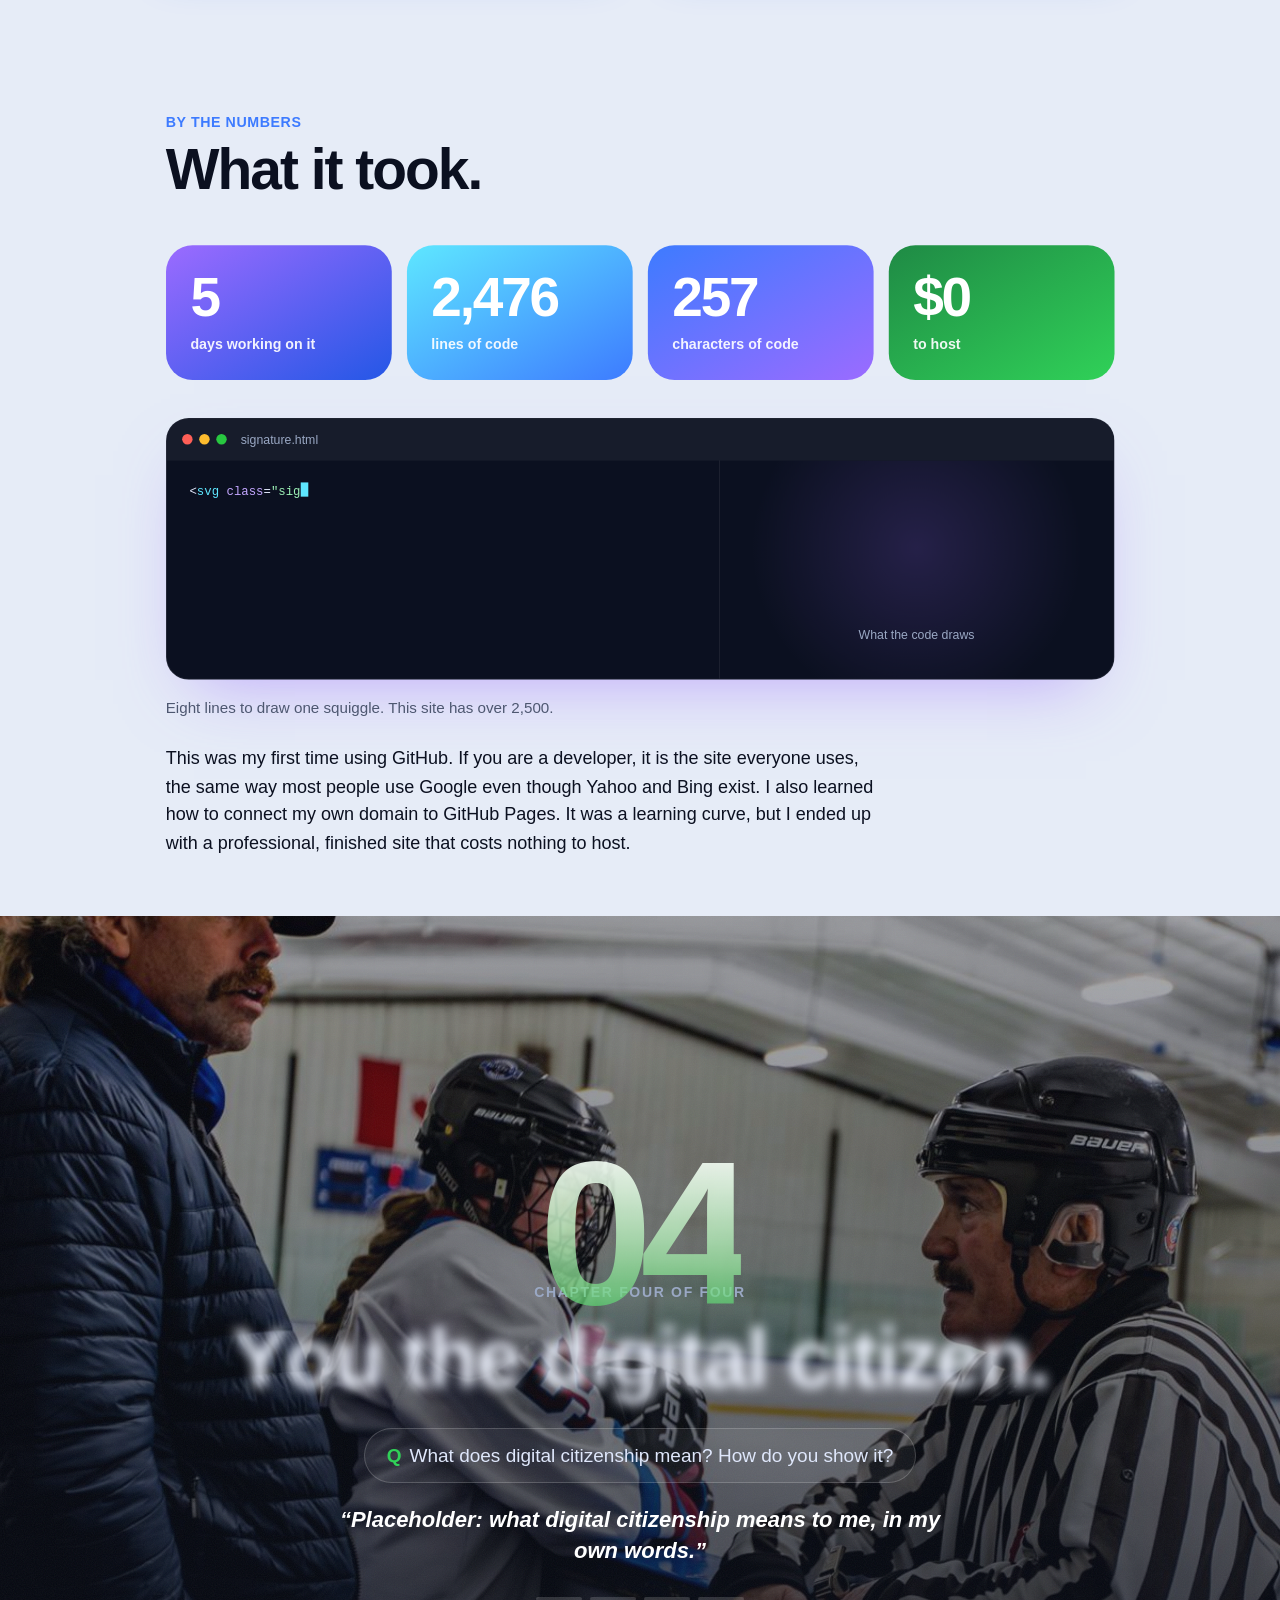
==== commit 62a9c377: "Assignment page: phone layout fixes for iOS and Android, lighter photos Co-Authored-By: Claude Opus " ====
--- a/assignment.html
+++ b/assignment.html
@@ -586,6 +586,55 @@
 html.rec,html.rec *{cursor:none!important}
 #toast{position:fixed;left:50%;bottom:28px;transform:translate(-50%,20px);z-index:70;padding:10px 18px;border-radius:99px;background:rgba(8,12,24,.86);color:#fff;font-size:14px;font-weight:600;opacity:0;pointer-events:none;transition:opacity .4s,transform .5s cubic-bezier(.16,1,.3,1)}
 #toast.on{opacity:1;transform:translate(-50%,0)}
+
+/* ===== phones and tablets ===== */
+html{-webkit-text-size-adjust:100%;text-size-adjust:100%}
+*{-webkit-tap-highlight-color:transparent}
+.chap .bg{background-image:var(--bgf)}
+.ct{display:none}
+@media (hover:none){.ck{display:none}.ct{display:inline}}
+@supports (height:100svh){.slide{min-height:calc(100svh - 52px)}html.fitmode .slide{height:calc(100svh - 52px)}}
+nav{padding-left:max(16px,calc(50% - 520px),env(safe-area-inset-left,0px));padding-right:max(16px,calc(50% - 520px),env(safe-area-inset-right,0px))}
+.wrap{padding-left:max(20px,env(safe-area-inset-left,0px));padding-right:max(20px,env(safe-area-inset-right,0px))}
+.hero,.chap,.quote,.end{padding-left:max(20px,env(safe-area-inset-left,0px));padding-right:max(20px,env(safe-area-inset-right,0px))}
+#arw{right:calc(22px + env(safe-area-inset-right,0px));bottom:calc(22px + env(safe-area-inset-bottom,0px))}
+#toast{bottom:calc(28px + env(safe-area-inset-bottom,0px))}
+#lb{padding-top:calc(56px + env(safe-area-inset-top,0px));padding-bottom:calc(70px + env(safe-area-inset-bottom,0px))}
+#lb .x{top:calc(16px + env(safe-area-inset-top,0px))}
+@media (hover:none),(max-width:900px){:root[data-theme="light"] body,:root[data-theme="dark"] body{background-attachment:scroll}}
+@media (hover:none){.card:hover,.vcard:hover,.toc a:hover,.deck img:hover,.collage img:hover{transform:none!important}.slide.live .deck img:hover{transform:translate(calc(-50% + var(--x)),calc(-50% + var(--y))) rotate(var(--r))!important}.slide.live .collage img:nth-child(1):hover{transform:rotate(-8deg)!important}.slide.live .collage img:nth-child(2):hover{transform:rotate(6deg)!important}.slide.live .collage img:nth-child(3):hover{transform:rotate(-2deg)!important}}
+@media (max-width:759px){
+  .chap .bg{background-image:var(--bgm)}
+  #arw{display:none}
+  .slide{padding-top:56px;padding-bottom:56px}
+  .hero h1{font-size:clamp(34px,10.4vw,56px)}
+  .chap h2{font-size:clamp(32px,9.6vw,48px)}
+  .chap .num{font-size:clamp(84px,30vw,140px)}
+  h2{font-size:clamp(30px,8.4vw,40px)}
+  .sp{font-size:17px}.pull{font-size:19px;padding:18px 18px 18px 52px}.pull::before{font-size:56px;left:14px}
+  .vsq{font-size:21px}
+  .strips img{height:11vh}
+  .ring2{width:124px;height:124px}.ring2::before{-webkit-mask:radial-gradient(circle,transparent 56px,#000 57px);mask:radial-gradient(circle,transparent 56px,#000 57px)}.ring2 .me{width:104px;height:104px}
+  .toc{gap:8px}.toc a{padding:14px}
+  .stats{gap:10px}.stat{padding:18px;border-radius:22px}
+  .mos{gap:8px}
+  .collage{height:min(420px,95vw)}
+  .deck{margin-bottom:26px}
+  .q{font-size:15px;padding:10px 16px}
+  .tl{padding-left:52px}.tl .ic{left:-52px;width:38px;height:38px;margin-top:-19px}.tl::before{left:18px}
+  .craap{gap:4px}.craap span{font-size:9.5px}.craap b{font-size:18px}
+  .keys kbd{font-size:13px;padding:8px 11px}
+  .flow span{font-size:13px;padding:7px 12px}
+  #lb .p,#lb .n{bottom:calc(12px + env(safe-area-inset-bottom,0px))}
+}
+@media (max-height:500px) and (orientation:landscape){
+  .slide{min-height:auto;padding-top:40px;padding-bottom:40px}
+  .chap.slide,.hero.slide,.quote.slide,.end.slide{min-height:calc(100svh - 52px)}
+  .strips{display:none}
+  .sfig,.sfig.tall{aspect-ratio:16/10}
+  .collage{height:300px}
+  #arw{display:none}
+}
 </style>
 </head>
 <body>
@@ -604,7 +653,7 @@
 
 <!-- INTRO -->
 <header class="hero slide" id="top"><div class="strips" aria-hidden="true"><div id="st1"></div><div id="st2"></div></div><div class="fit">
-  <div class="ring2 rv"><img class="me" src="self.jpg" alt="Jordan with his camera at the rink"></div>
+  <div class="ring2 rv"><img class="me" src="t/self.jpg" alt="Jordan with his camera at the rink"></div>
   <p class="eyebrow rv" style="--d:.05s">STDV 1115 · Niagara College · Digital Portfolio</p>
   <h1 class="rv typed" style="--d:.1s" aria-label="Jordan Ioannoni." title="Click to type it again"><span id="tw" aria-hidden="true"><span>Jordan </span><span class="grad">Ioannoni.</span></span><span class="caret" aria-hidden="true"></span></h1>
   <p class="lead rv" style="--d:.2s">Operations. Systems. Photography. A Niagara College business student who plans routes, tracks assets in Excel, knows the mechanics of the vehicles that move them, and has shot tournament sports since 2017.</p>
@@ -614,11 +663,11 @@
     <a href="#learner"><b>03</b><span>You the digital learner</span></a>
     <a href="#citizen"><b>04</b><span>You the digital citizen</span></a>
   </div>
-  <p class="cue rv" style="--d:.45s"><kbd>↓</kbd>Press the down arrow to begin</p>
+  <p class="cue rv" style="--d:.45s"><kbd>↓</kbd><span class="ck">Press the down arrow to begin</span><span class="ct">Scroll down to begin</span></p>
 </div></header>
 
 <!-- 01 INDIVIDUAL -->
-<section class="chap slide c1" id="individual"><div class="bg" style="background-image:url(jord.jpg)"></div><div class="vig"></div><div class="fit">
+<section class="chap slide c1" id="individual"><div class="bg" style="--bgf:url(jord.jpg);--bgm:url(t/jord.jpg)"></div><div class="vig"></div><div class="fit">
   <div class="num rv">01</div>
   <p class="of rv" style="--d:.1s">Chapter one of four</p>
   <h2 class="rv" style="--d:.15s">You the individual.</h2>
@@ -627,11 +676,11 @@
 
 <section class="slide blk"><div class="fit"><div class="wrap">
   <div class="about">
-    <div class="ph rv"><img id="pximg" src="jord.jpg" alt="Jordan shooting trackside with a telephoto lens"></div>
+    <div class="ph rv"><img id="pximg" src="t/jord.jpg" srcset="t/jord.jpg 720w, jord.jpg 1600w" sizes="(max-width:820px) 100vw, 480px" loading="lazy" decoding="async" alt="Jordan shooting trackside with a telephoto lens"></div>
     <div class="rv" style="--d:.15s"><p class="eyebrow">The person behind it</p><h2>Equal parts shutter and spreadsheet.</h2>
       <p class="b">I split my time between hockey rinks, race tracks, delivery routes and Excel sheets. Every one of them runs on the same thing: getting the right thing to the right place on time. I like work where the details decide the result.</p>
       <p class="b" style="font-size:17px">Off the clock I stay sharp semi analog: handwritten notes in an A5 notebook with a rOtring 600, and shooting on film.</p>
-      <div class="sm"><img src="self.jpg" alt=""><span>Between periods with the 1DX.<br>St. Catharines, ON</span></div>
+      <div class="sm"><img src="t/self.jpg" alt="" loading="lazy" decoding="async"><span>Between periods with the 1DX.<br>St. Catharines, ON</span></div>
     </div>
   </div>
   <div class="stats rv">
@@ -650,7 +699,7 @@
 </div></div></section>
 
 <section class="slide blk alt"><div class="fit"><div class="wrap">
-  <button class="wideshot rv" data-lb="lake.jpg" data-cap="Lake Louise · Panorama"><img src="lake.jpg" alt="Lake Louise under broken cloud" loading="lazy"><div><b>Always chasing good light.</b><span>My proudest shot, Lake Louise, was taken on an iPhone.</span></div></button>
+  <button class="wideshot rv" data-lb="lake.jpg" data-cap="Lake Louise · Panorama"><img src="t/lake.jpg" srcset="t/lake.jpg 720w, lake.jpg 1600w" sizes="(max-width:1080px) 100vw, 1040px" alt="Lake Louise under broken cloud" loading="lazy" decoding="async"><div><b>Always chasing good light.</b><span>My proudest shot, Lake Louise, was taken on an iPhone.</span></div></button>
 </div></div></section>
 
 <section class="slide blk"><div class="fit"><div class="wrap">
@@ -662,7 +711,7 @@
 </div></div></section>
 
 <!-- 02 JOB APPLICANT -->
-<section class="chap slide c2" id="applicant"><div class="bg" style="background-image:url(rk2.jpg)"></div><div class="vig"></div><div class="fit">
+<section class="chap slide c2" id="applicant"><div class="bg" style="--bgf:url(rk2.jpg);--bgm:url(t/rk2.jpg)"></div><div class="vig"></div><div class="fit">
   <div class="num rv">02</div>
   <p class="of rv" style="--d:.1s">Chapter two of four</p>
   <h2 class="rv" style="--d:.15s">You the job applicant.</h2>
@@ -690,7 +739,7 @@
   <div class="svc3">
     <div class="vcard rv"><div class="art route" aria-hidden="true"><svg viewBox="0 0 320 150"><path id="rp" class="rpath" d="M24 120 C70 120 70 40 120 40 S170 110 210 96 S260 30 296 34"/><circle class="stop" cx="24" cy="120" r="6"/><circle class="stop" cx="120" cy="40" r="6"/><circle class="stop" cx="210" cy="96" r="6"/><circle class="stop end" cx="296" cy="34" r="7"/><circle class="truck" r="8"><animateMotion dur="5s" repeatCount="indefinite" rotate="auto"><mpath href="#rp"/></animateMotion></circle></svg><span class="win">Delivery window 2:00 to 4:00</span></div>
       <div class="vb"><h3>Logistics and dispatch</h3><ul><li>Route planning with multiple stops around delivery windows</li><li>Asset and inventory tracking in Excel</li><li>Fleet mechanical knowledge: brakes, hydraulics, diagnostics</li><li>Clear updates for drivers, vendors and customers</li></ul></div></div>
-    <div class="vcard rv" style="--d:.1s"><div class="art vf2" aria-hidden="true"><img src="gt3.jpg" alt=""><i></i><i></i><i></i><i></i><b class="af"></b><span class="hud">1/2000 · f/2.8 · ISO 400</span></div>
+    <div class="vcard rv" style="--d:.1s"><div class="art vf2" aria-hidden="true"><img src="t/gt3.jpg" srcset="t/gt3.jpg 720w, gt3.jpg 1600w" sizes="(max-width:900px) 100vw, 340px" alt="" loading="lazy" decoding="async"><i></i><i></i><i></i><i></i><b class="af"></b><span class="hud">1/2000 · f/2.8 · ISO 400</span></div>
       <div class="vb"><h3>Ioannoni Visuals</h3><ul><li>Team, tournament and arena coverage</li><li>Motorsport and automotive</li><li>Studio portraits</li><li>RAW grading and delivery in Lightroom</li></ul></div></div>
     <div class="vcard rv" style="--d:.2s"><div class="art sheet" aria-hidden="true"><div class="sh"><span>A</span><span>B</span><span>C</span><span>D</span></div><div class="sg2"></div><div class="fx"><b>fx</b>=SUM(D2:D6)</div></div>
       <div class="vb"><h3>Systems and automation</h3><ul><li>Excel sheets that track and update themselves</li><li>Custom scripts that sort and migrate files</li><li>Workflow design that saves real time</li></ul></div></div>
@@ -699,7 +748,7 @@
 
 <section class="slide blk"><div class="fit"><div class="wrap">
   <div class="story">
-    <figure class="sfig tall rv"><img src="rk2.jpg" alt="Wide view of the arena from the glass"><figcaption><b>Arena POV</b>Wide, from the glass</figcaption><span class="live-chip"><i></i>Tournament weekend</span></figure>
+    <figure class="sfig tall rv"><img src="t/rk2.jpg" srcset="t/rk2.jpg 720w, rk2.jpg 1600w" sizes="(max-width:860px) 100vw, 400px" loading="lazy" decoding="async" alt="Wide view of the arena from the glass"><figcaption><b>Arena POV</b>Wide, from the glass</figcaption><span class="live-chip"><i></i>Tournament weekend</span></figure>
     <div class="sbody">
       <p class="eyebrow rv">Under pressure</p>
       <h2 class="rv" style="--d:.1s">Built on tournament weekends.</h2>
@@ -732,7 +781,7 @@
 </div></div></section>
 
 <!-- 03 DIGITAL LEARNER -->
-<section class="chap slide c3" id="learner"><div class="bg" style="background-image:url(trk.jpg)"></div><div class="vig"></div><div class="fit">
+<section class="chap slide c3" id="learner"><div class="bg" style="--bgf:url(trk.jpg);--bgm:url(t/trk.jpg)"></div><div class="vig"></div><div class="fit">
   <div class="num rv">03</div>
   <p class="of rv" style="--d:.1s">Chapter three of four</p>
   <h2 class="rv" style="--d:.15s">You the digital learner.</h2>
@@ -741,7 +790,7 @@
 
 <section class="slide blk"><div class="fit"><div class="wrap">
   <div class="story">
-    <figure class="sfig rv"><img src="rk1.jpg" alt="Jordan's camera set up rinkside at the boards"><figcaption><b>Rinkside POV</b>Setup at the boards</figcaption></figure>
+    <figure class="sfig rv"><img src="t/rk1.jpg" srcset="t/rk1.jpg 720w, rk1.jpg 1600w" sizes="(max-width:860px) 100vw, 400px" loading="lazy" decoding="async" alt="Jordan's camera set up rinkside at the boards"><figcaption><b>Rinkside POV</b>Setup at the boards</figcaption></figure>
     <div class="sbody">
       <p class="eyebrow rv">Reflection</p>
       <h2 class="rv" style="--d:.1s">Me as a digital learner.</h2>
@@ -773,7 +822,7 @@
   <div class="grid">
     <div class="card wide rv">
       <div><span class="tag t2">Proposal</span><h3>Digital Portfolio Proposal</h3><p>What the site would show, how I would build it and how I would work with AI to code it. Written October 24, 2026, the day this all started.</p></div>
-      <button class="zoom" data-lb="stdv1115-assets/concept-map.jpg" data-cap="Concept map: what the site shows, how I will build it, working with AI"><img src="stdv1115-assets/concept-map.jpg" alt="Concept map titled Digital Portfolio with three branches: what the site shows, how I will build it, and working with AI" loading="lazy"></button>
+      <button class="zoom" data-lb="stdv1115-assets/concept-map.jpg" data-cap="Concept map: what the site shows, how I will build it, working with AI"><img src="stdv1115-assets/concept-map.jpg" alt="Concept map titled Digital Portfolio with three branches: what the site shows, how I will build it, and working with AI" loading="lazy" decoding="async"></button>
     </div>
   </div>
 </div></div></section>
@@ -809,7 +858,7 @@
 </div></div></section>
 
 <!-- 04 DIGITAL CITIZEN -->
-<section class="chap slide c4" id="citizen"><div class="bg" style="background-image:url(talk.jpg)"></div><div class="vig"></div><div class="fit">
+<section class="chap slide c4" id="citizen"><div class="bg" style="--bgf:url(talk.jpg);--bgm:url(t/talk.jpg)"></div><div class="vig"></div><div class="fit">
   <div class="num rv">04</div>
   <p class="of rv" style="--d:.1s">Chapter four of four</p>
   <h2 class="rv" style="--d:.15s">You the digital citizen.</h2>
@@ -825,7 +874,7 @@
   <div class="grid two">
     <div class="card wide rv">
       <div><span class="tag t1">Digital privacy</span><h3>Protecting the Footprint</h3><p>How digital privacy shows up in my everyday life. I use Apple’s Hide My Email, and I caught a fake eTransfer phishing link while selling headphones on Kijiji. It also covers how companies like Amazon use our data to change what we pay. My mind map splits it into four parts: scammer manipulation, influencer impersonation, marketplace phishing and price experiments.</p></div>
-      <button class="zoom" data-lb="stdv1115-assets/privacy-mind-map.jpg" data-cap="Mind map: Value of Digital Privacy"><img src="stdv1115-assets/privacy-mind-map.jpg" alt="Mind map titled Value of Digital Privacy with four branches" loading="lazy"></button>
+      <button class="zoom" data-lb="stdv1115-assets/privacy-mind-map.jpg" data-cap="Mind map: Value of Digital Privacy"><img src="stdv1115-assets/privacy-mind-map.jpg" alt="Mind map titled Value of Digital Privacy with four branches" loading="lazy" decoding="async"></button>
     </div>
   </div>
 </div></div></section>
@@ -861,13 +910,13 @@
   <div class="grid two">
     <div class="card mock rv"><div class="chat" aria-hidden="true"><div class="bub in">How would I feel if I were the one getting this comment?</div><div class="bub me"><span class="dots"><i></i><i></i><i></i></span></div><div class="flow3"><span>Draft</span><span>Read it over</span><span>Send</span></div></div>
       <h3>Think before you send</h3><p>From Peachy Liv’s talk, I use one question before I reply online: how would I feel if I were the one getting this comment? On Reddit or Facebook Marketplace, I draft my reply, read it over once or twice, and only then send it.</p><p class="k">Framework</p><p>Empathy first, and personal accountability for the culture I help create online.</p></div>
-    <div class="card mock rv" style="--d:.1s"><div class="keys" aria-hidden="true"><img src="lake.jpg" alt=""><div><kbd>Ctrl</kbd><kbd>Alt</kbd><kbd class="wk">Disconnect</kbd></div></div>
+    <div class="card mock rv" style="--d:.1s"><div class="keys" aria-hidden="true"><img src="t/lake.jpg" srcset="t/lake.jpg 720w, lake.jpg 1600w" sizes="(max-width:860px) 100vw, 480px" alt="" loading="lazy" decoding="async"><div><kbd>Ctrl</kbd><kbd>Alt</kbd><kbd class="wk">Disconnect</kbd></div></div>
       <h3>Ctrl, Alt, Disconnect</h3><p>Notes on talks by Naomi Shimada and Peachy Liv about self worth, online toxicity and burnout. I wrote about going semi analog with an A5 notebook and a rOtring 600, and heading to the mountains with only a film camera.</p><p class="take">“The best way to find digital harmony is knowing exactly when to leave it behind.”</p></div>
   </div>
 </div></div></section>
 
 <!-- 05 LOOKING BACK -->
-<section class="chap slide c5" id="wrap"><div class="bg" style="background-image:url(lake.jpg)"></div><div class="vig"></div><div class="fit">
+<section class="chap slide c5" id="wrap"><div class="bg" style="--bgf:url(lake.jpg);--bgm:url(t/lake.jpg)"></div><div class="vig"></div><div class="fit">
   <div class="num rv">05</div>
   <p class="of rv" style="--d:.1s">Wrapping up</p>
   <h2 class="rv" style="--d:.15s">Looking back on the term.</h2>
@@ -885,7 +934,7 @@
         <p class="rv close" style="--d:.5s">You can’t force perfection.</p>
       </div>
     </div>
-    <div class="collage rv" aria-hidden="true"><img src="jord.jpg" alt=""><img src="lake.jpg" alt=""><img src="self.jpg" alt=""></div>
+    <div class="collage rv" aria-hidden="true"><img src="t/jord.jpg" alt="" loading="lazy" decoding="async"><img src="t/lake.jpg" alt="" loading="lazy" decoding="async"><img src="t/self.jpg" alt="" loading="lazy" decoding="async"></div>
   </div>
 </div></div></section>
 
@@ -902,7 +951,7 @@
 </div></div></section>
 
 <section class="end slide"><div class="fit">
-  <div class="deck" aria-hidden="true"><img src="gt3.jpg" alt="" style="--x:-210px;--y:14px;--r:-14deg;--dl:.05s"><img src="cr.jpg" alt="" style="--x:-105px;--y:-6px;--r:-7deg;--dl:.15s"><img src="au5.jpg" alt="" style="--x:0px;--y:-14px;--r:0deg;--dl:.25s"><img src="bench.jpg" alt="" style="--x:105px;--y:-6px;--r:7deg;--dl:.35s"><img src="lake.jpg" alt="" style="--x:210px;--y:14px;--r:14deg;--dl:.45s"></div>
+  <div class="deck" aria-hidden="true"><img src="t/gt3.jpg" loading="lazy" decoding="async" alt="" style="--x:-210px;--y:14px;--r:-14deg;--dl:.05s"><img src="t/cr.jpg" loading="lazy" decoding="async" alt="" style="--x:-105px;--y:-6px;--r:-7deg;--dl:.15s"><img src="t/au5.jpg" loading="lazy" decoding="async" alt="" style="--x:0px;--y:-14px;--r:0deg;--dl:.25s"><img src="t/bench.jpg" loading="lazy" decoding="async" alt="" style="--x:105px;--y:-6px;--r:7deg;--dl:.35s"><img src="t/lake.jpg" loading="lazy" decoding="async" alt="" style="--x:210px;--y:14px;--r:14deg;--dl:.45s"></div>
   <p class="eyebrow rv">Thanks for watching</p>
   <h2 class="rv" style="--d:.1s">Let’s <span class="grad">work together.</span></h2>
   <p class="site rv" style="--d:.2s">jordanioannoni.com</p>
@@ -920,7 +969,7 @@
 
 /* photo mosaic */
 const P = [["gt3","Lime green GT3 RS","Track day, Canon 1DX","w2x"],["rk1","Rinkside POV","Setup at the boards","h2x"],["b1","Slap shot","300mm f/2.8 action",""],["cr","Crease save","Frozen at the post",""],["pag","Hypercar on track","Pagani, trackside",""],["bench","Bench emotion","Ioannoni Visuals","h2x"],["au5","Leading lines","Autumn portrait session","w2x"],["husk","Coach’s call","Huskies bench",""],["lax","Field side","Lacrosse, rain cover on",""],["st2","Low key","Studio, single light","h2x"],["talk","Bench talk","Coach, player and ref",""],["p935","Plaid Porsche","Endurance livery",""]];
-$("#mos").innerHTML = P.map(([k, t, s, c], i) => `<button class="rv ${c}" style="--d:${(i % 4) * .06}s" data-lb="${k}.jpg" data-cap="${t} · ${s}"><img src="${k}.jpg" alt="${t}" loading="lazy"><figcaption>${t}<small>${s}</small></figcaption></button>`).join("");
+$("#mos").innerHTML = P.map(([k, t, s, c], i) => `<button class="rv ${c}" style="--d:${(i % 4) * .06}s" data-lb="${k}.jpg" data-cap="${t} · ${s}"><img src="t/${k}.jpg" srcset="t/${k}.jpg 720w, ${k}.jpg 1600w" sizes="(max-width:760px) 50vw, ${c === "w2x" ? 520 : 260}px" alt="${t}" loading="lazy" decoding="async"><figcaption>${t}<small>${s}</small></figcaption></button>`).join("");
 
 /* reveal on scroll */
 const io = new IntersectionObserver(es => es.forEach(e => { if (e.isIntersecting) { e.target.classList.add("in"); io.unobserve(e.target); } }), { threshold: .2 });
@@ -928,9 +977,9 @@
 /* each slide replays its entrance whenever it comes back on screen, so every take looks the same */
 const lio = new IntersectionObserver(es => es.forEach(e => {
   const sl = e.target;
-  if (e.intersectionRatio >= .5) { sl.classList.add("live"); sl.querySelectorAll(".rv,.tbl").forEach(x => x.classList.add("in")); sl.querySelectorAll("[data-n]").forEach(n => count(n)); }
+  if (e.intersectionRatio >= .5 || e.intersectionRect.height >= innerHeight * .5) { sl.classList.add("live"); sl.querySelectorAll(".rv,.tbl").forEach(x => x.classList.add("in")); sl.querySelectorAll("[data-n]").forEach(n => count(n)); }
   else if (!e.isIntersecting) { sl.classList.remove("live"); if (!still) sl.querySelectorAll(".rv,.tbl").forEach(x => x.classList.remove("in")); }
-}), { threshold: [0, .5] });
+}), { threshold: [0, .05, .1, .15, .2, .25, .3, .35, .4, .45, .5] });
 setTimeout(() => document.querySelectorAll(".slide").forEach(sl => lio.observe(sl)), 0);
 
 /* statement slides: words drift in one after another, gradient words included */
@@ -1081,7 +1130,7 @@
 /* hero film strips from real photos */
 (() => {
   const a = ["gt3","b1","au5","pag","cr","bench","lax","p935"], b = ["husk","rk1","st2","talk","fal","sls","au3","mud"];
-  const fill = (el, l) => { const h = l.map(k => `<img src="${k}.jpg" alt="">`).join(""); el.innerHTML = h + h; };
+  const fill = (el, l) => { const h = l.map(k => `<img src="t/${k}.jpg" alt="" decoding="async">`).join(""); el.innerHTML = h + h; };
   fill($("#st1"), a); fill($("#st2"), b);
 })();
 /* chapter titles: letters rise one by one; progress bars under the question */
@@ -1114,7 +1163,7 @@
 /* Instagram: if the live feed cannot load, show recent shots that link to the profile */
 setTimeout(() => {
   const w = $("#igf behold-widget"); if (w && w.offsetHeight > 60) return;
-  $("#igf").innerHTML = '<div class="igfb">' + ["gt3","cr","au5","bench","pag","lake"].map(k => `<a href="https://www.instagram.com/jordanioannoni/" target="_blank" rel="noopener" aria-label="Open @jordanioannoni on Instagram"><img src="${k}.jpg" alt=""></a>`).join("") + "</div>";
+  $("#igf").innerHTML = '<div class="igfb">' + ["gt3","cr","au5","bench","pag","lake"].map(k => `<a href="https://www.instagram.com/jordanioannoni/" target="_blank" rel="noopener" aria-label="Open @jordanioannoni on Instagram"><img src="t/${k}.jpg" alt="" loading="lazy" decoding="async"></a>`).join("") + "</div>";
   fit();
 }, 4500);
 
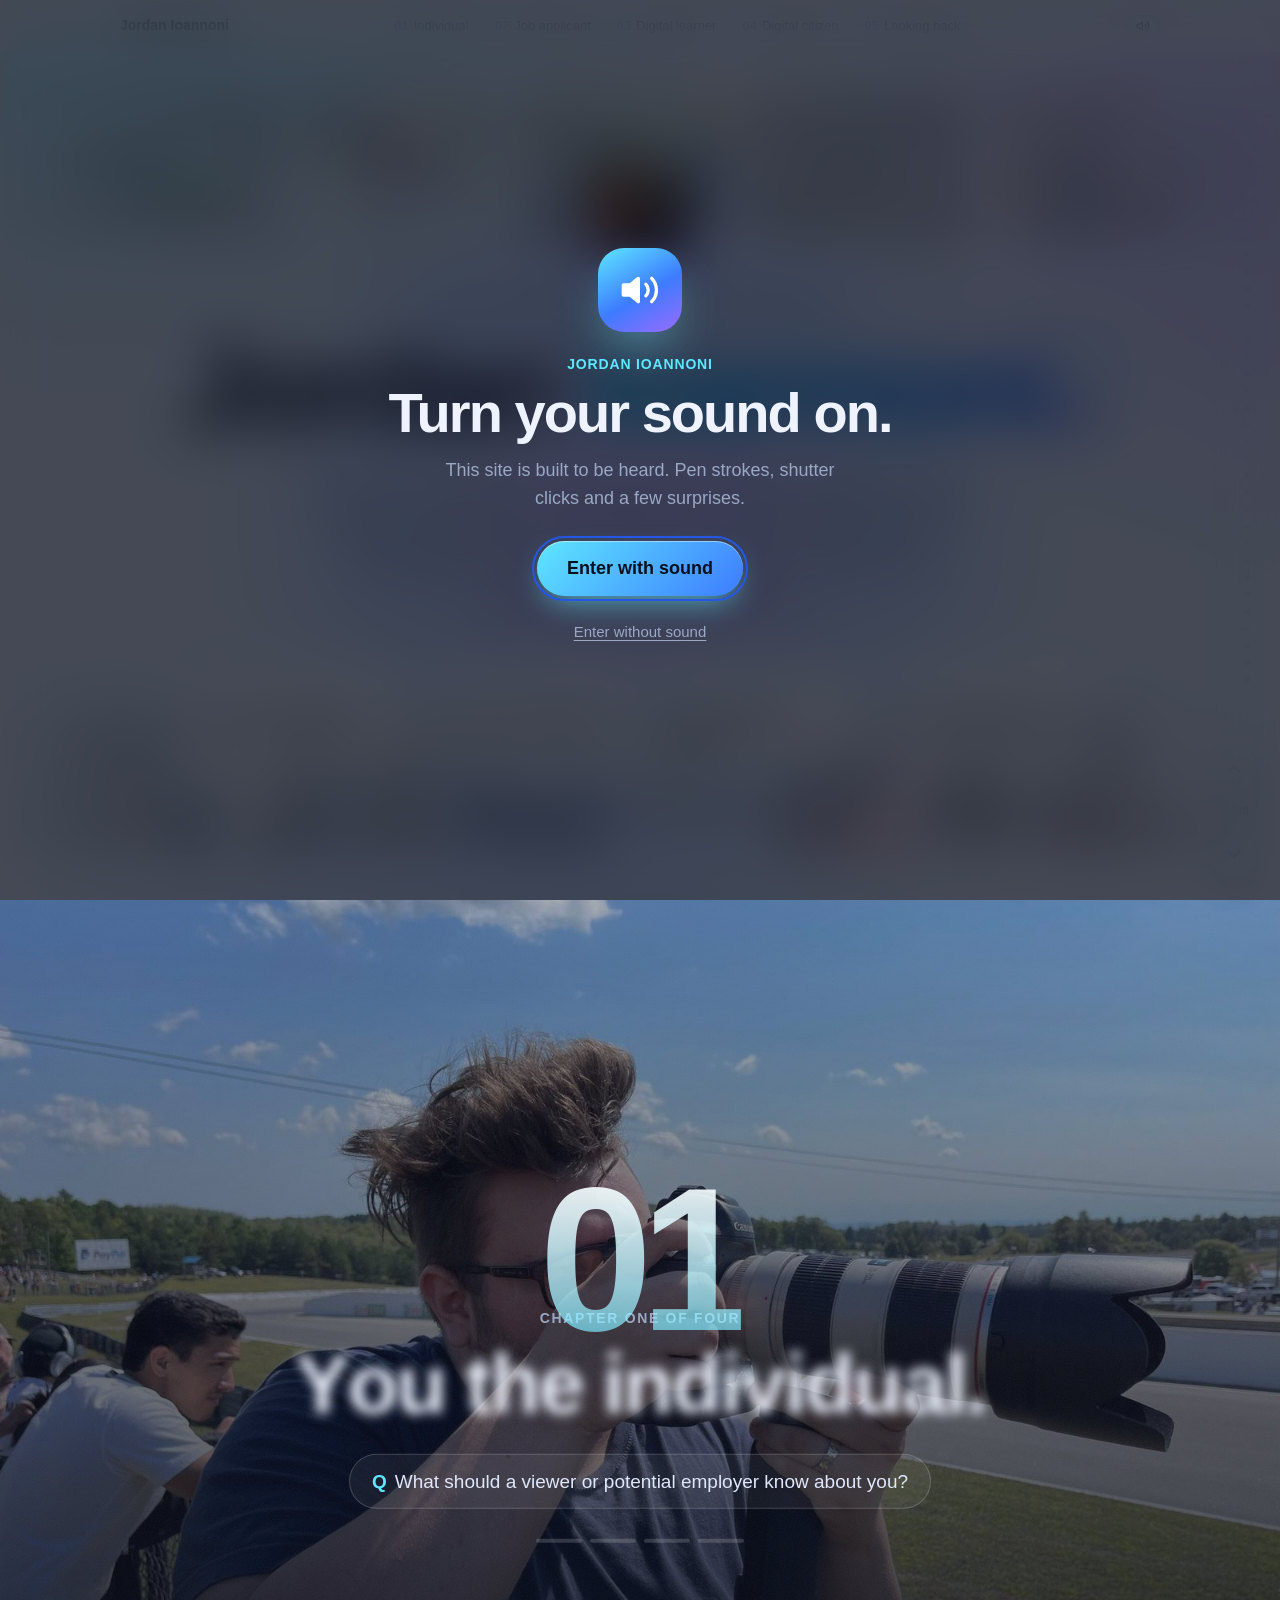
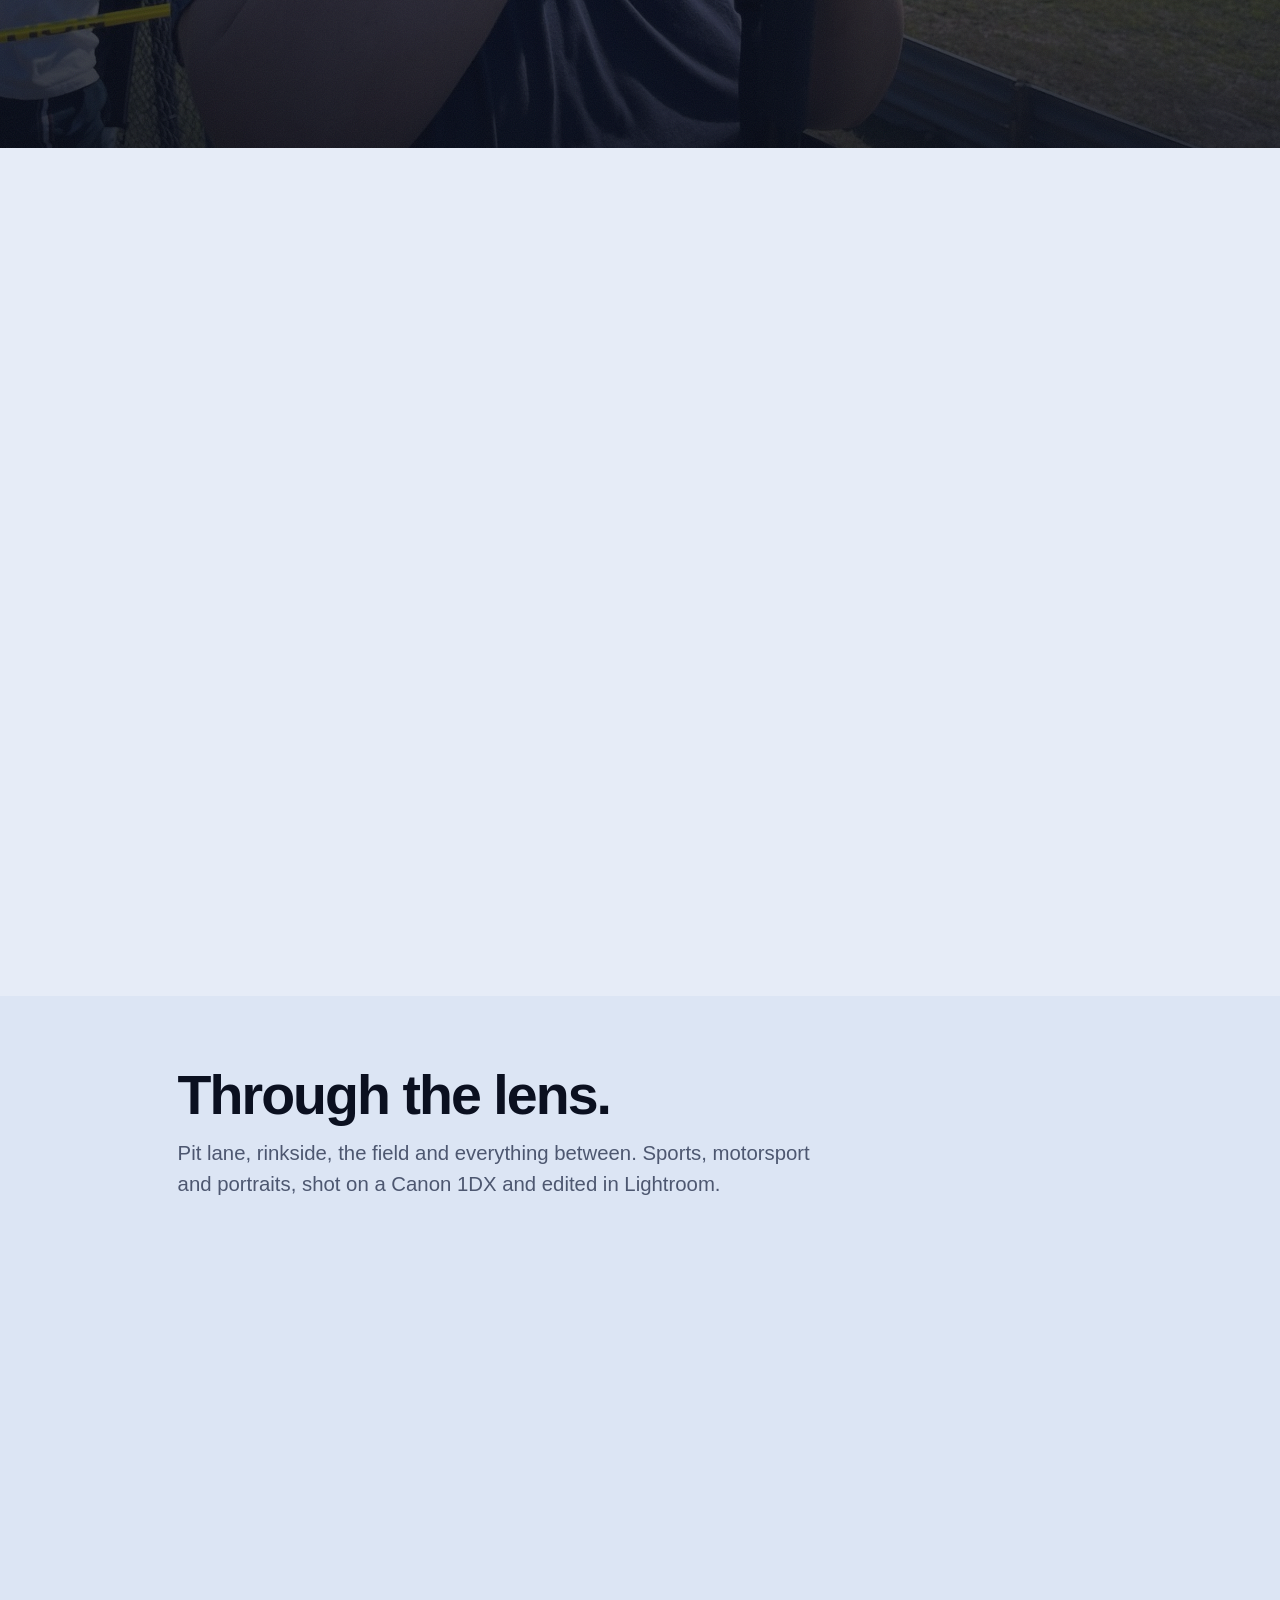
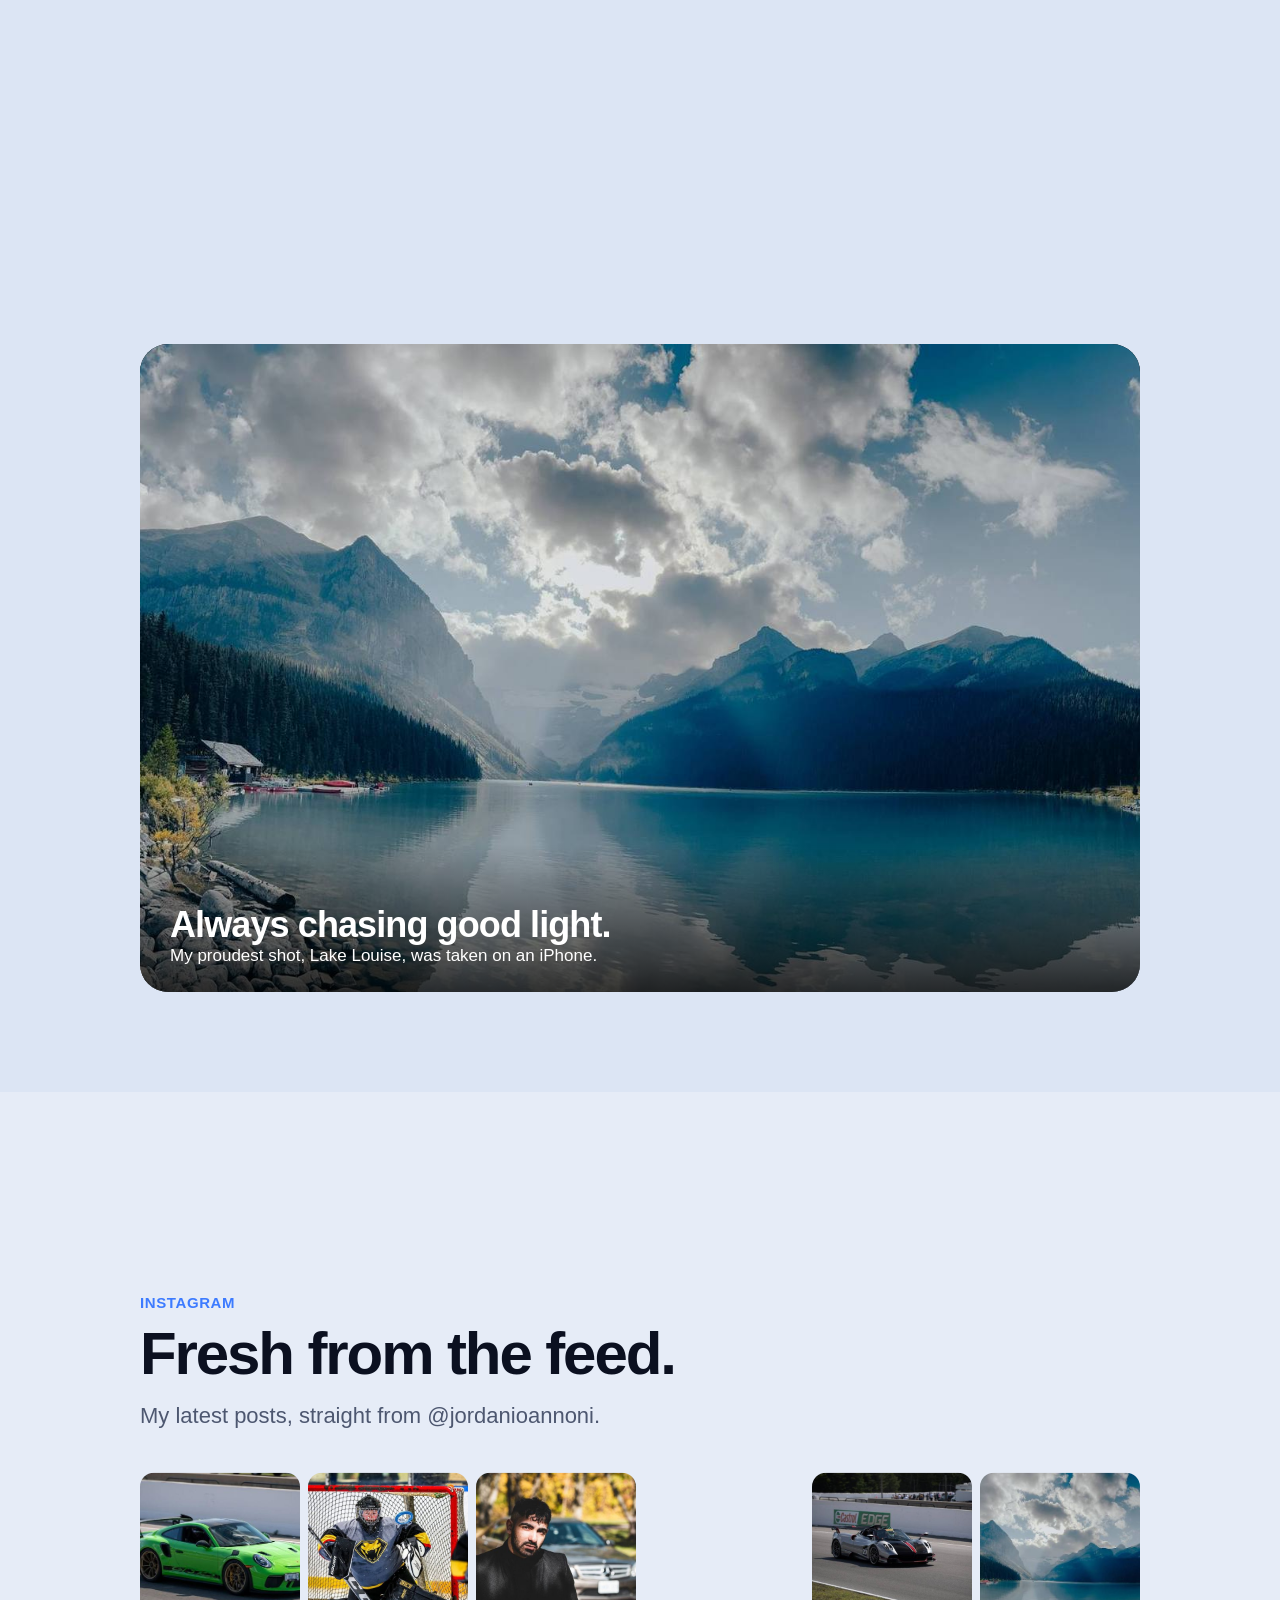
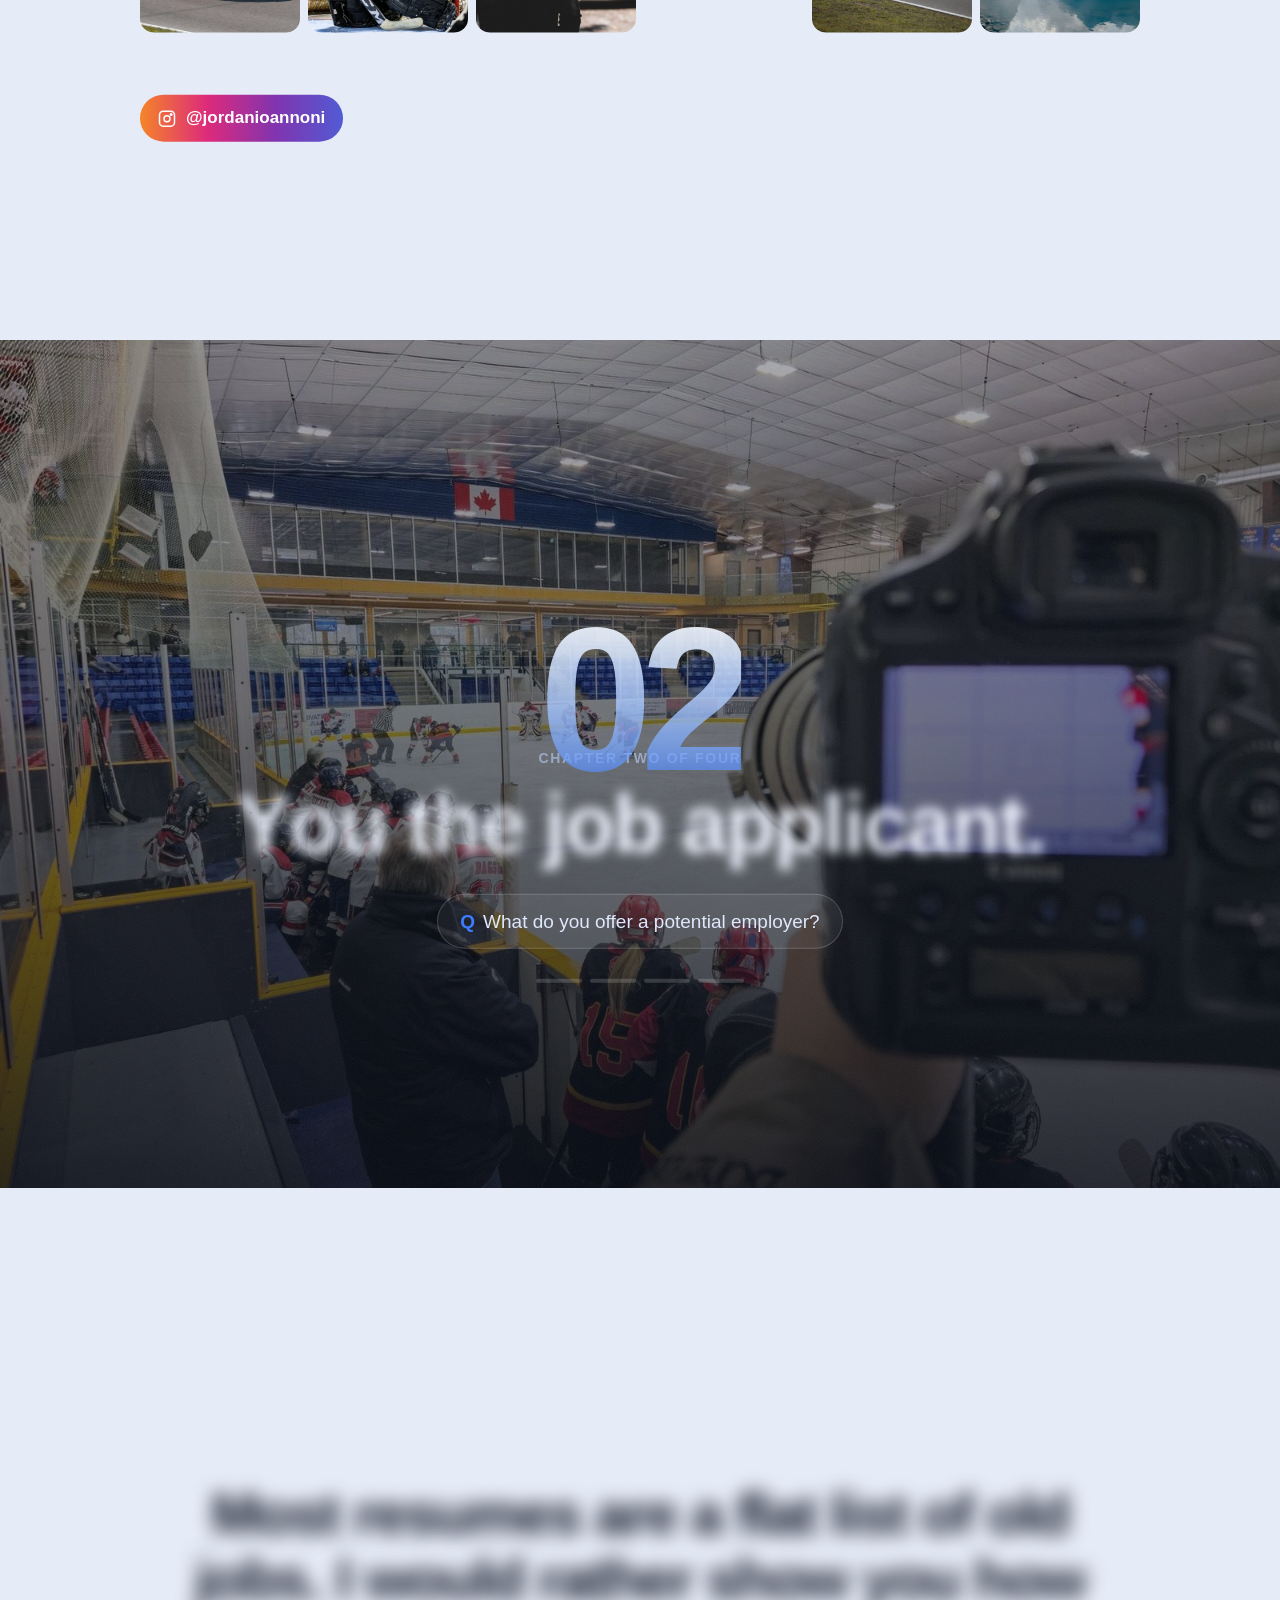
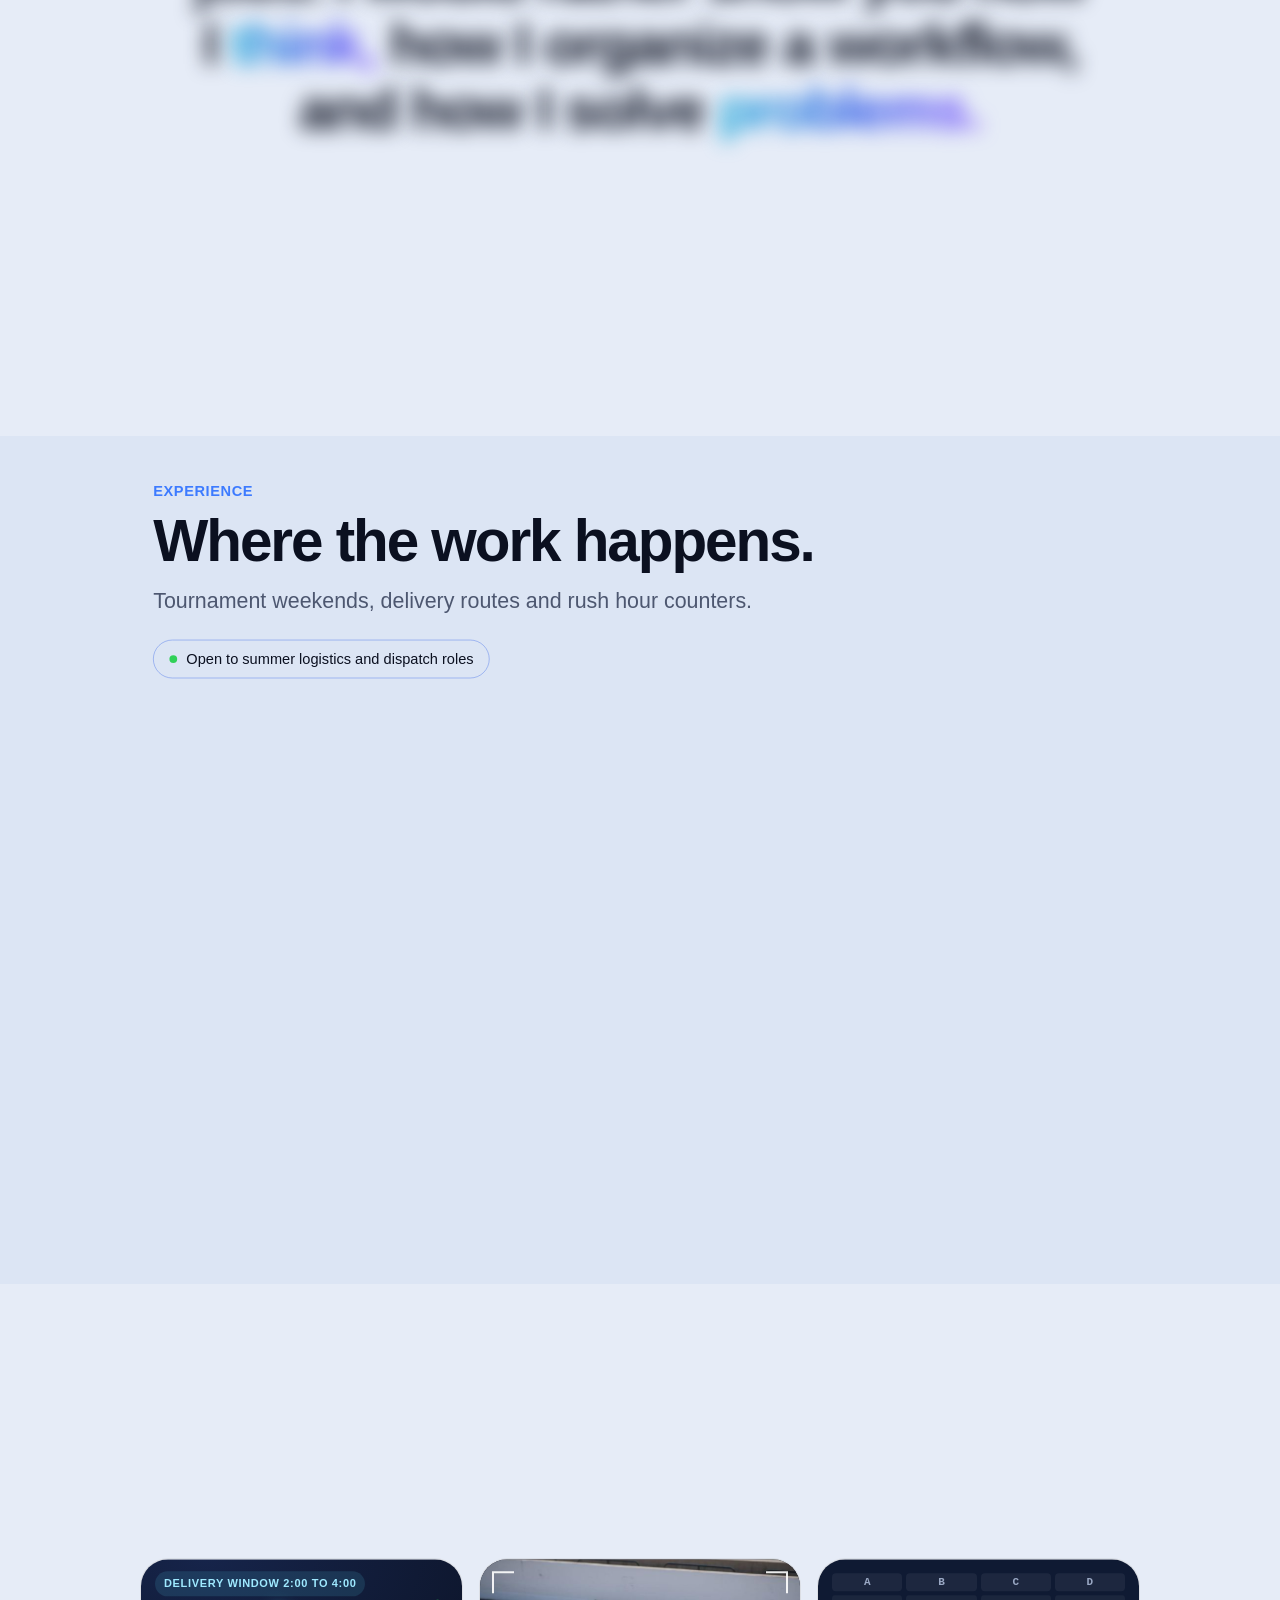
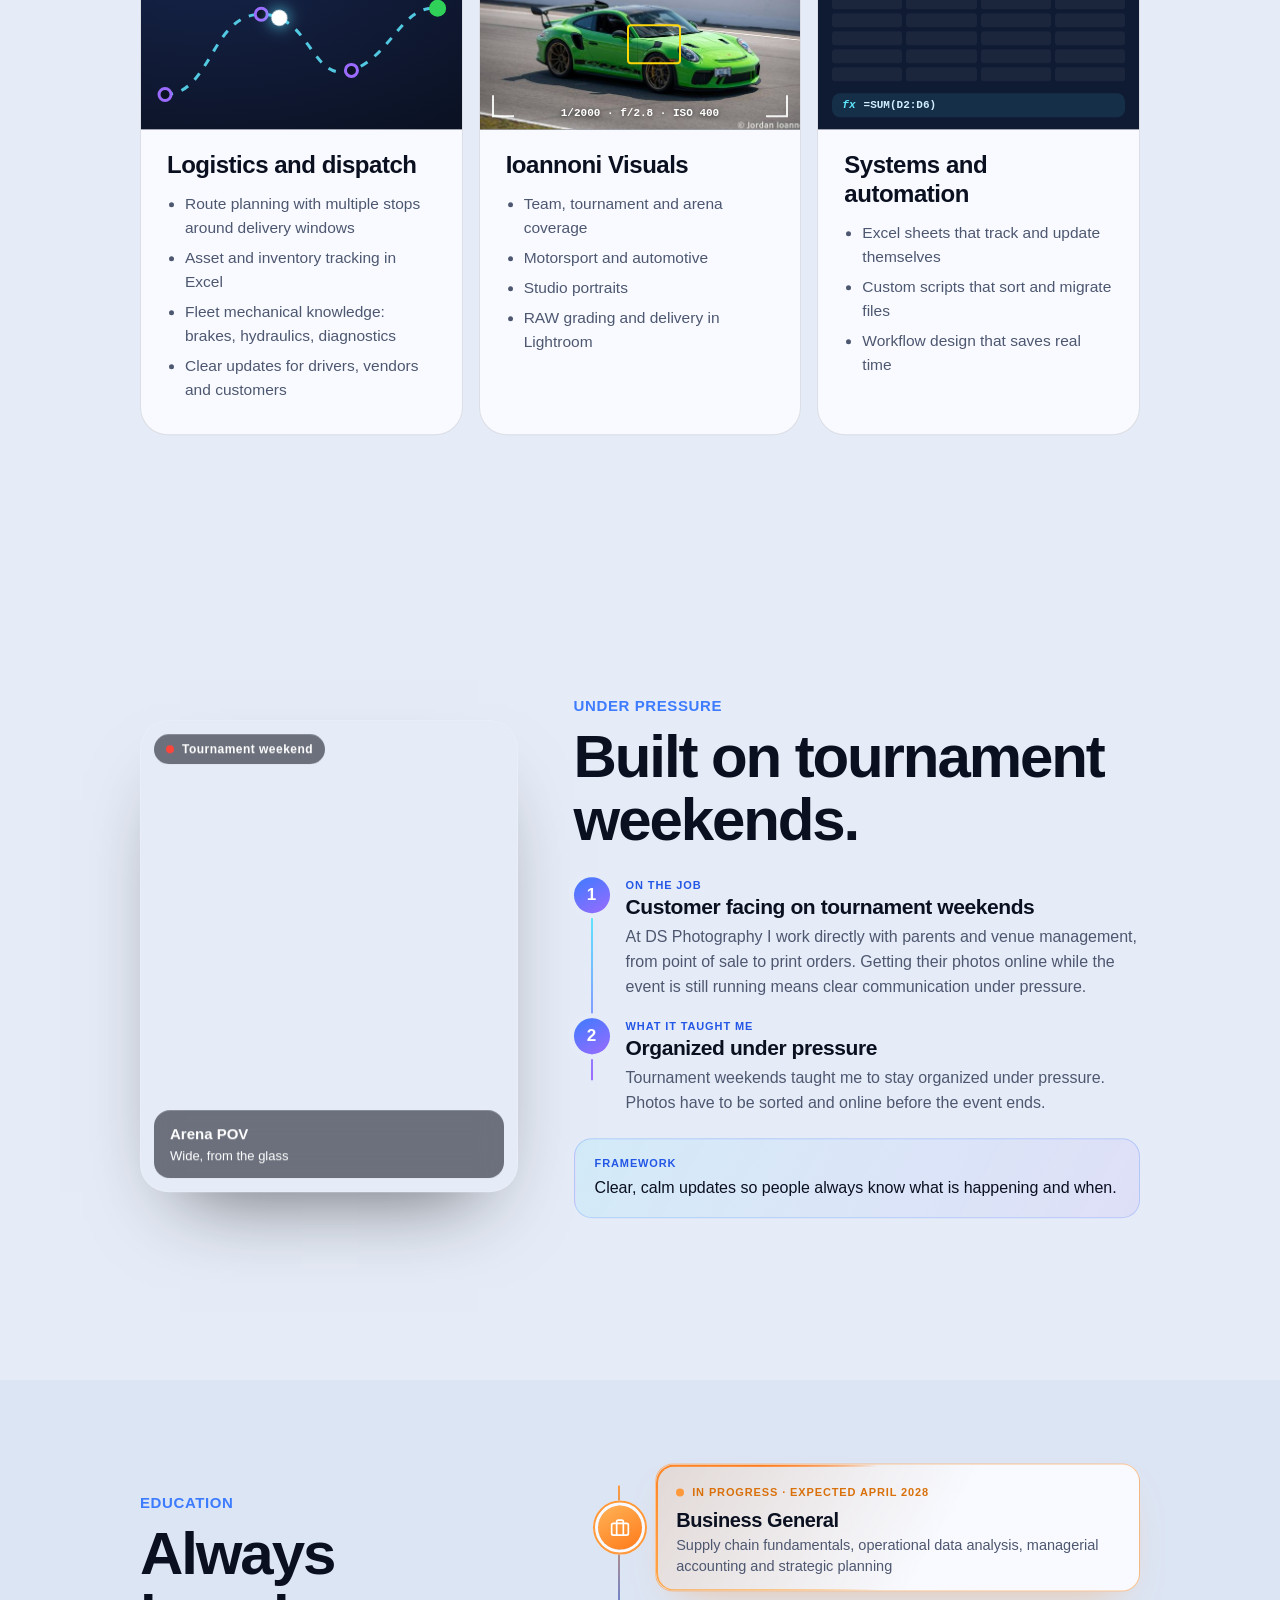
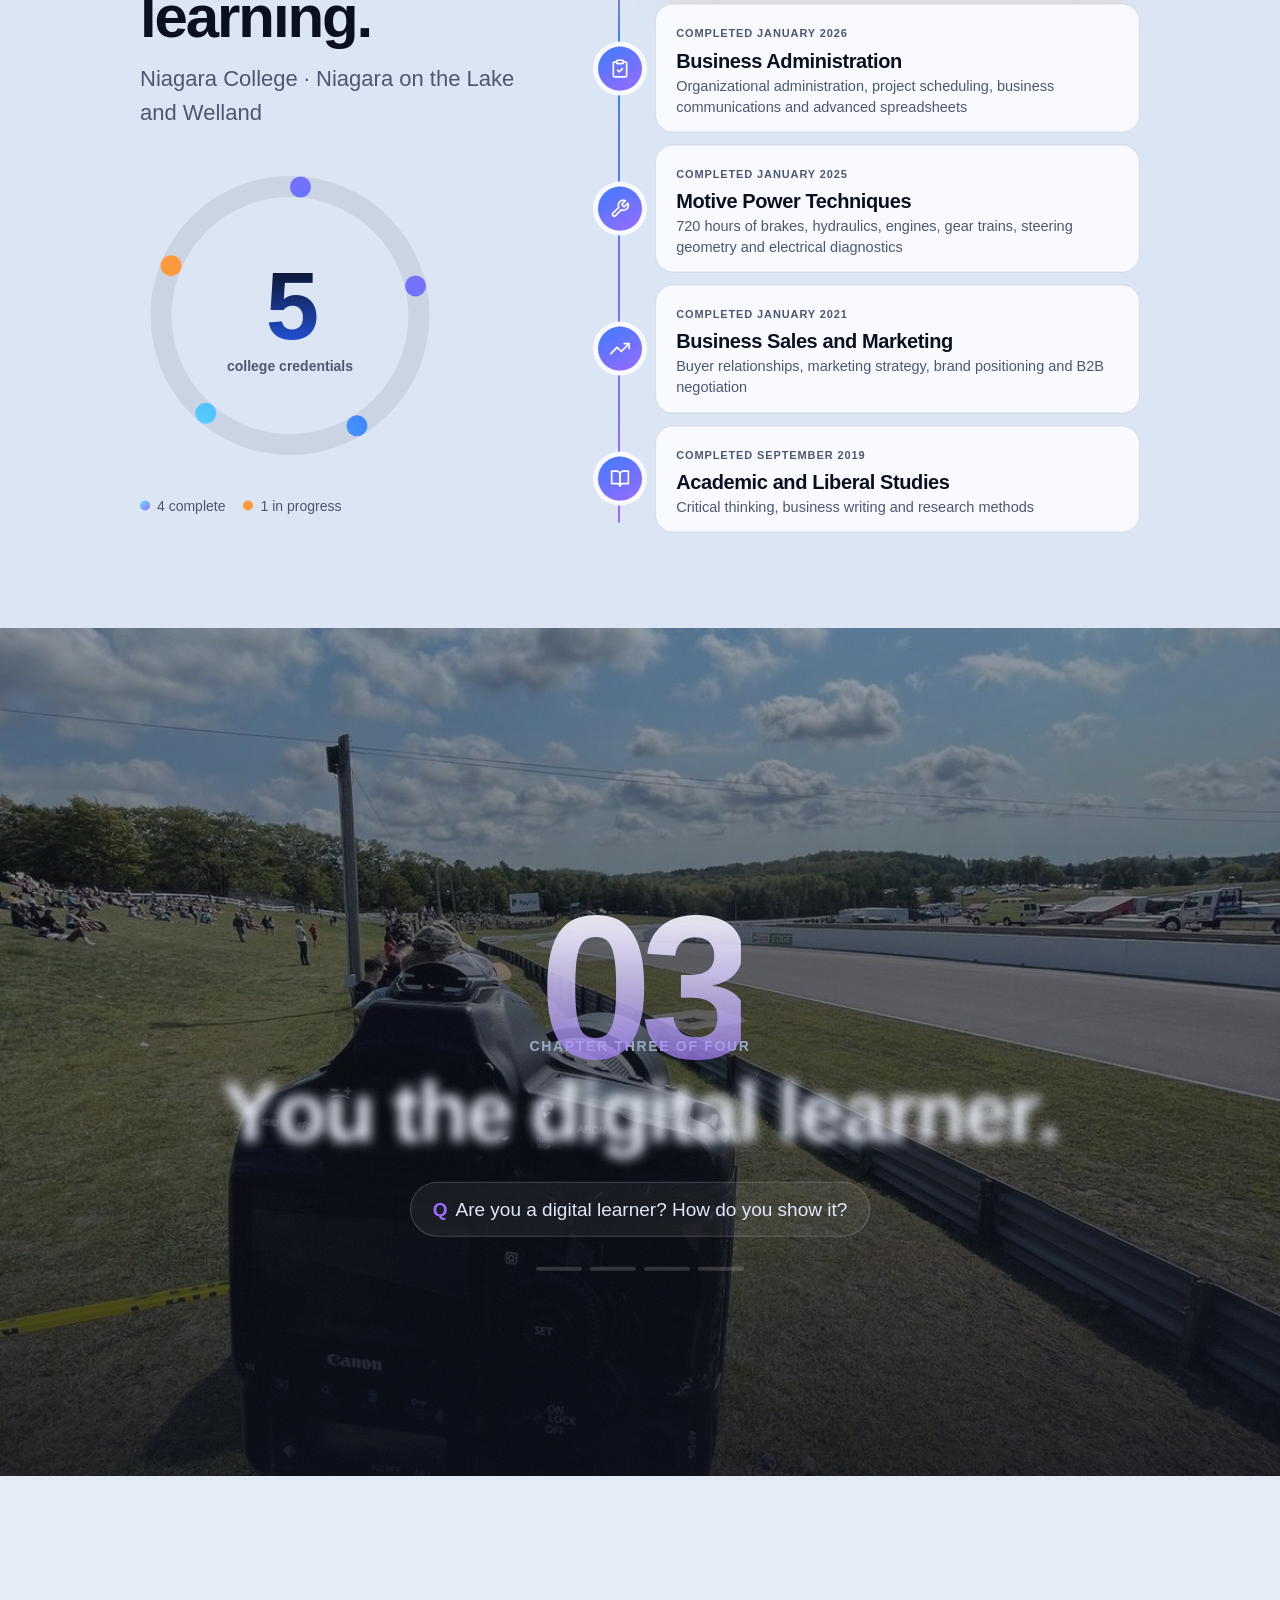
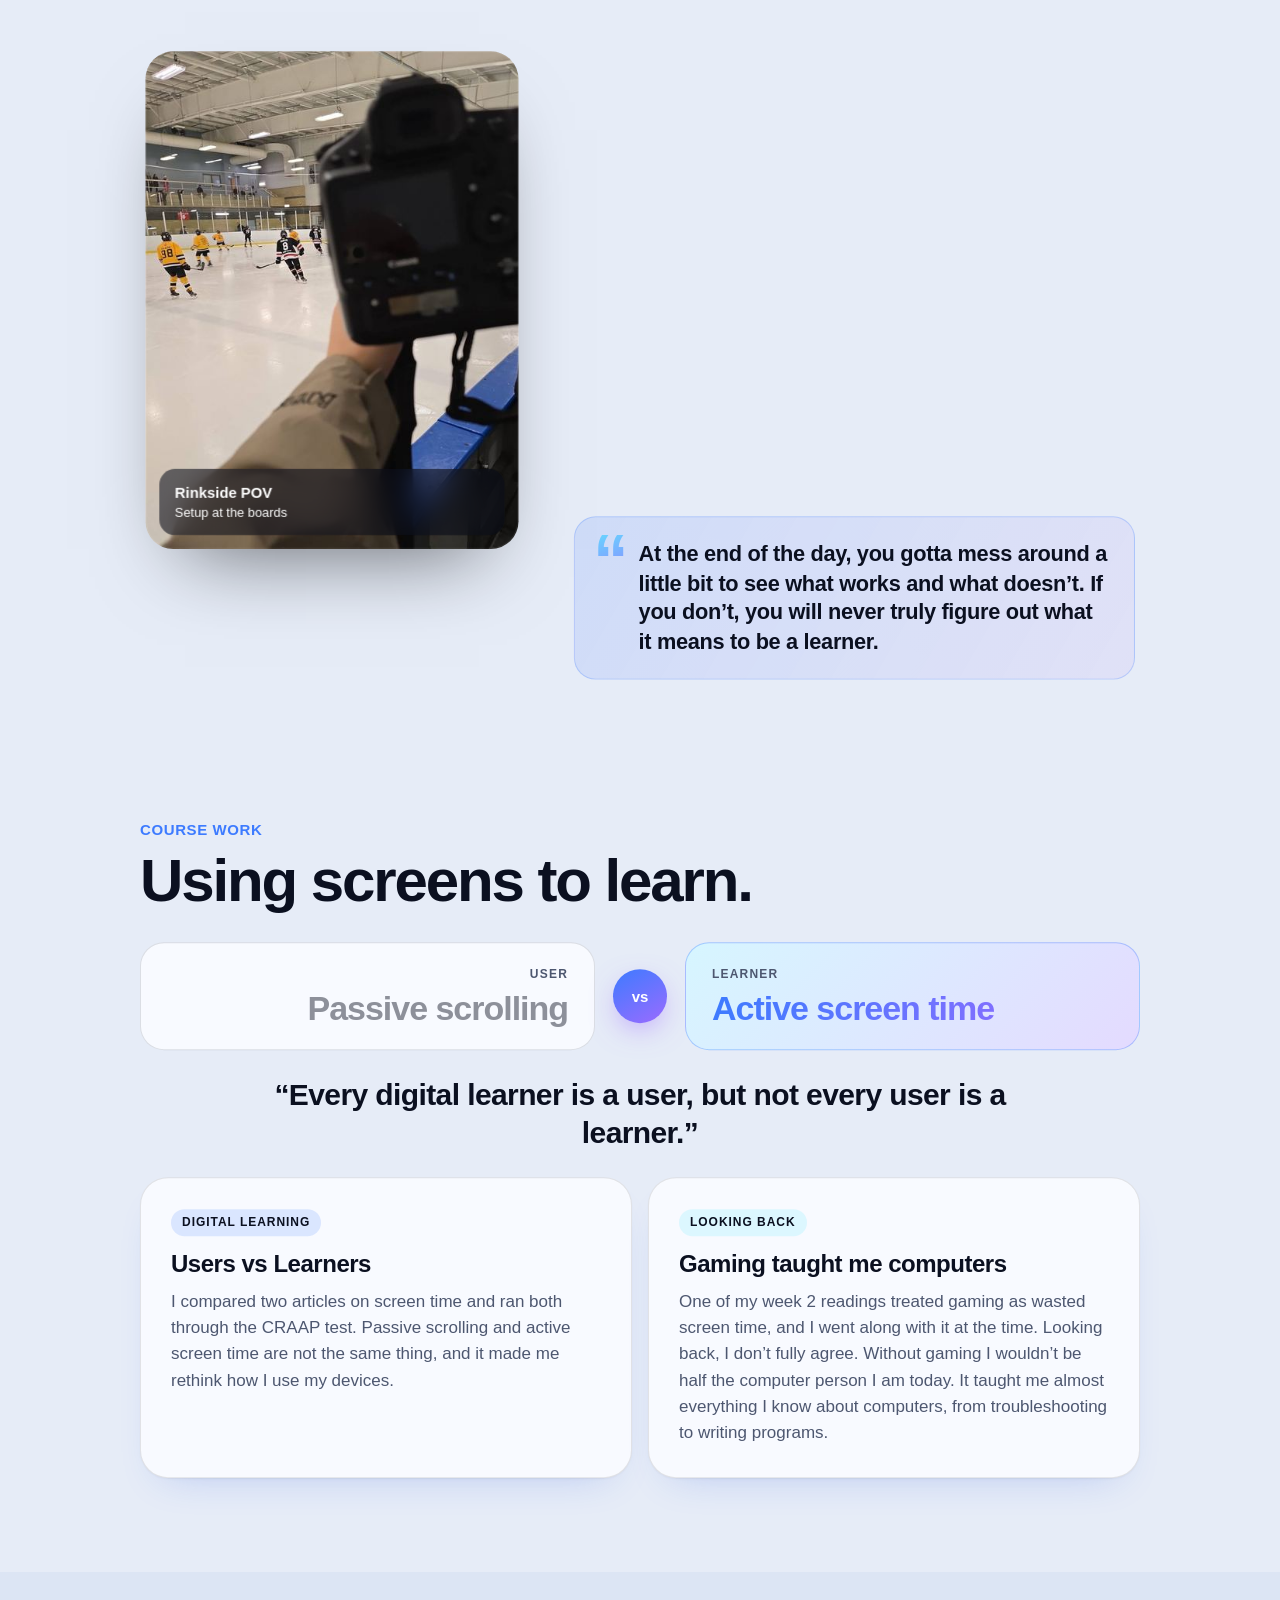
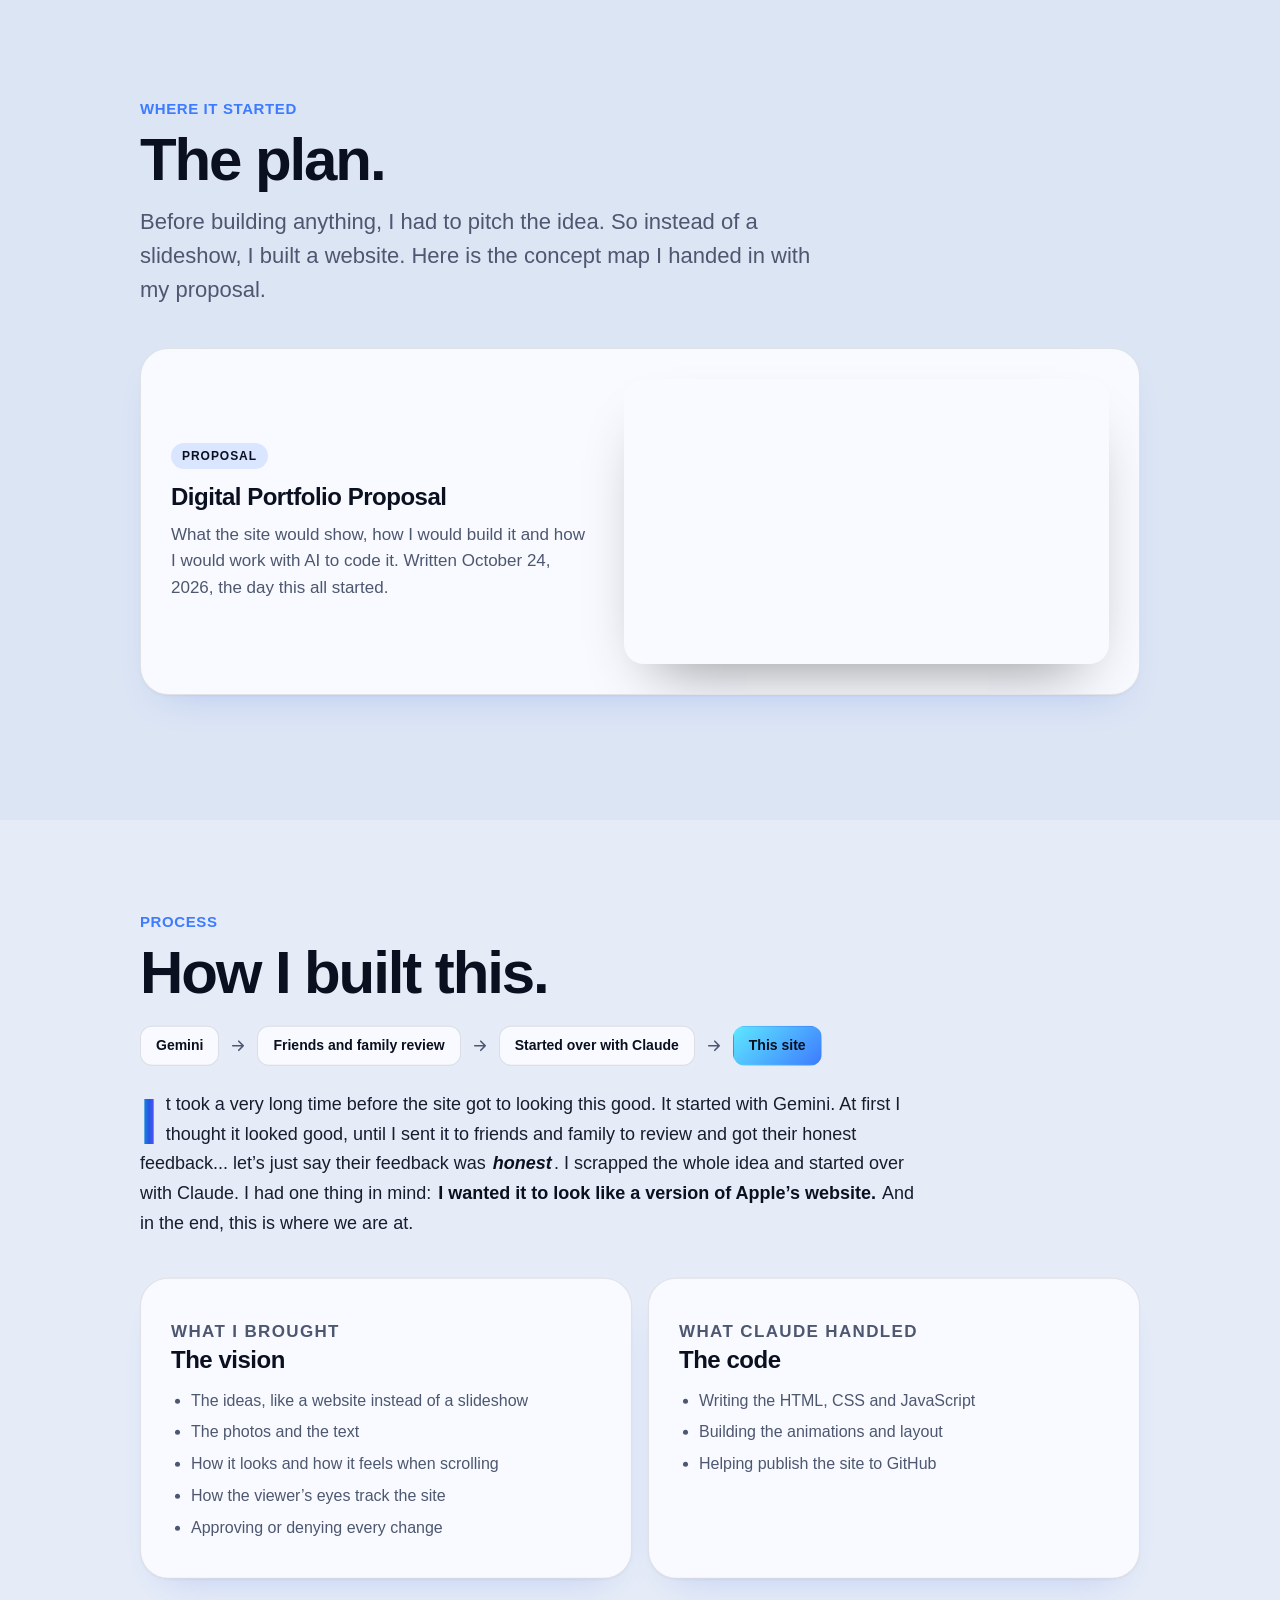
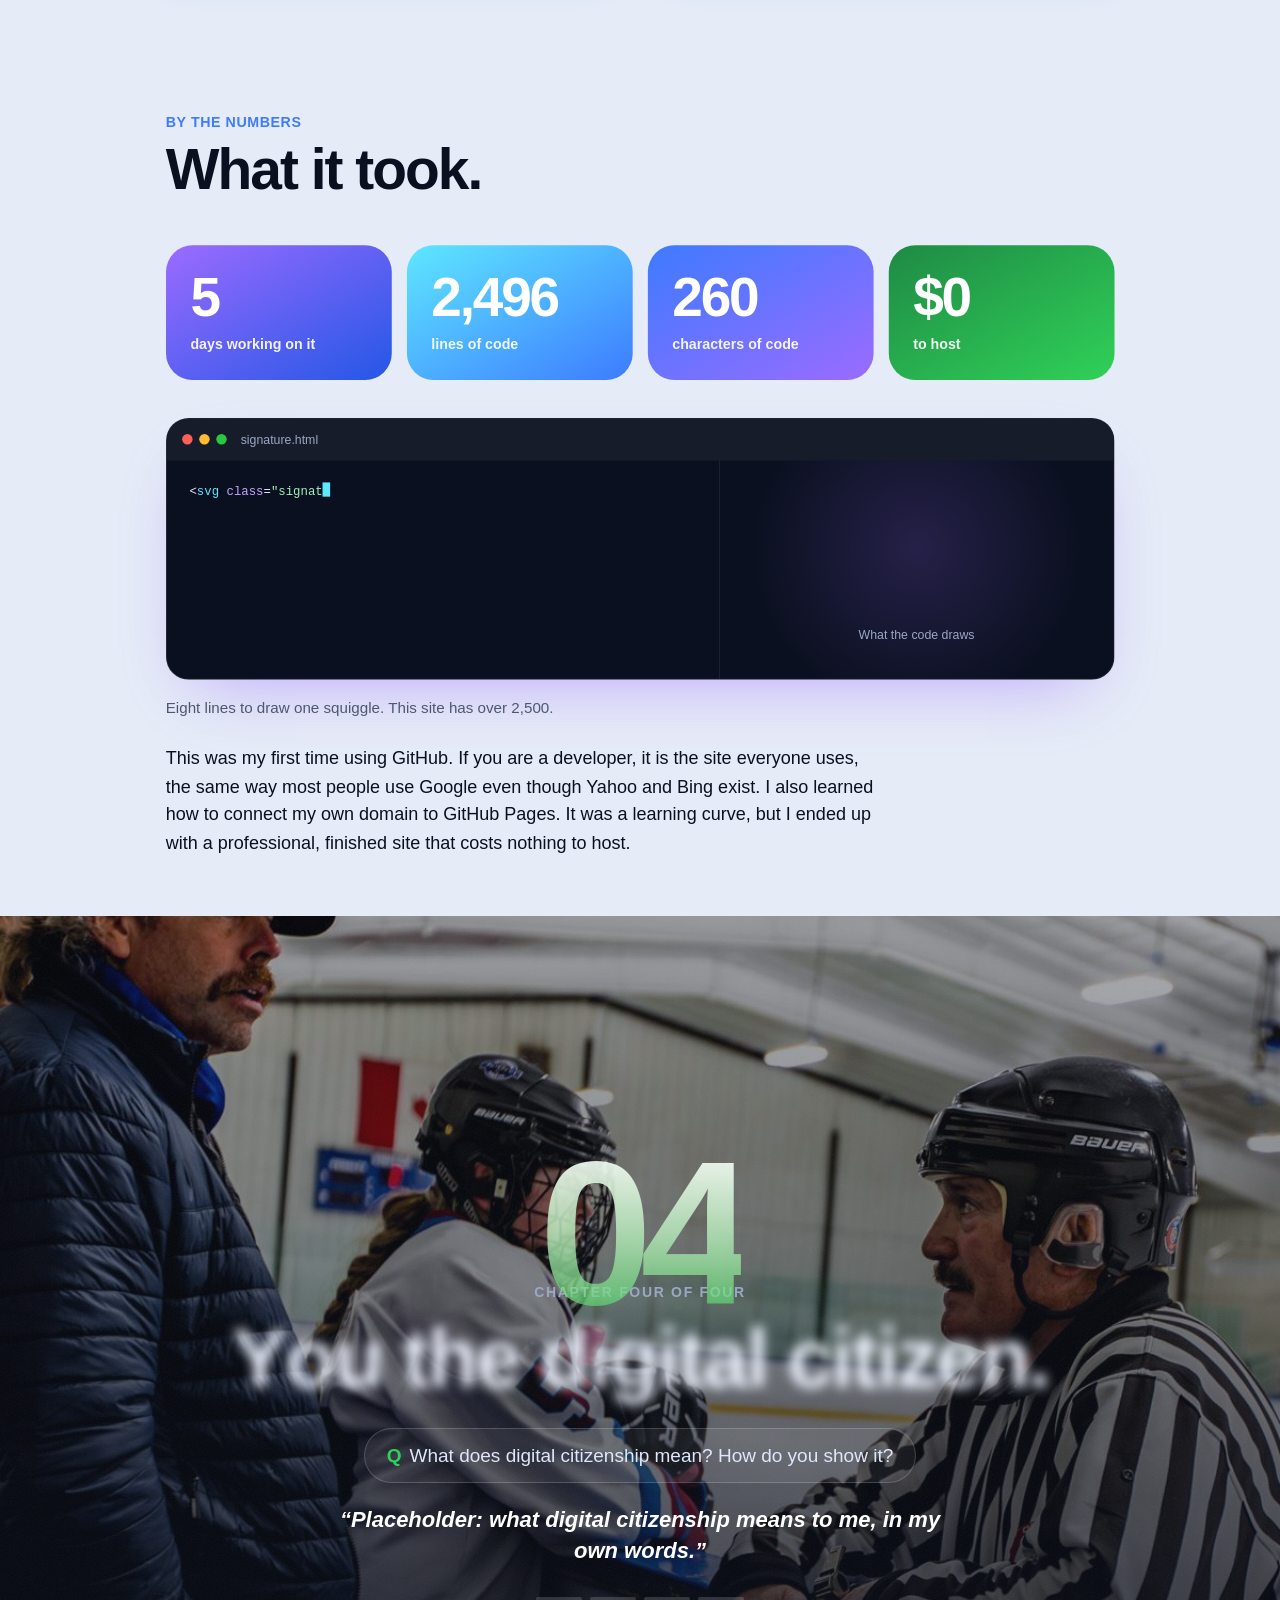
==== commit ee1655ca: "Assignment page: fix education timeline on phones, smoother scrolling on Android and iOS Co-Authored" ====
--- a/assignment.html
+++ b/assignment.html
@@ -635,6 +635,38 @@
   .collage{height:300px}
   #arw{display:none}
 }
+
+/* ===== lighter effects on phones and tablets (smooth scrolling) ===== */
+@media (hover:none),(pointer:coarse){
+  nav{-webkit-backdrop-filter:none;backdrop-filter:none;background:color-mix(in srgb,var(--bg) 96%,transparent)}
+  .sfig figcaption,.live-chip,#arw button{-webkit-backdrop-filter:none;backdrop-filter:none;background:rgba(8,12,24,.72)}
+  .chap::after{display:none}
+  .chap .bg{animation:none;transform:scale(1.04)!important}
+  .ring2::before,.glowb::after{animation:none}
+  .chap h2 .lt,.quote .w{filter:none!important}
+  .quote .w{will-change:auto}
+  .quote::before{width:620px;height:620px;margin:-310px}
+  .hero::before{animation:none}
+  .mos button{clip-path:none;opacity:0;transition:opacity .7s ease var(--d,0s)}
+  .slide.live .mos button{opacity:1}
+  .mos button img{transform:none!important;transition:none}
+  .wideshot img,.sfig img,.vf2 img{transition:none;transform:none!important}
+  .card::before{display:none}
+  .stat::after,.about .ph::after{display:none}
+  .strips div{animation-duration:110s}
+}
+
+/* pause looping animations on slides that are off screen */
+.slide:not(.live) *,.slide:not(.live)::before,.slide:not(.live)::after{animation-play-state:paused!important}
+.hero.slide *{animation-play-state:running!important}
+@media (hover:none),(pointer:coarse){
+  :root[data-theme="light"] body{background:var(--bg)}
+  body::before{content:"";position:fixed;inset:0;z-index:-1;pointer-events:none;background:radial-gradient(800px 600px at 0% 0%,rgba(94,231,255,.28),transparent 60%),radial-gradient(700px 600px at 100% 30%,rgba(155,107,255,.22),transparent 60%),radial-gradient(800px 600px at 40% 110%,rgba(61,123,255,.18),transparent 60%);transform:translateZ(0)}
+  .strips div{animation:none}
+  .grad{animation:none}
+  .rv{transform:translateY(28px);transition:opacity .7s ease var(--d,0s),transform .8s cubic-bezier(.16,1,.3,1) var(--d,0s)}
+  .card,.vcard{transition:none}
+}
 </style>
 </head>
 <body>
@@ -965,6 +997,7 @@
 const clamp = x => Math.min(1, Math.max(0, x));
 const still = matchMedia("(prefers-reduced-motion: reduce)").matches;
 const S = () => window.SFX;
+const coarse = matchMedia("(hover:none), (pointer:coarse)").matches;
 let navReady = false;
 
 /* photo mosaic */
@@ -978,7 +1011,7 @@
 const lio = new IntersectionObserver(es => es.forEach(e => {
   const sl = e.target;
   if (e.intersectionRatio >= .5 || e.intersectionRect.height >= innerHeight * .5) { sl.classList.add("live"); sl.querySelectorAll(".rv,.tbl").forEach(x => x.classList.add("in")); sl.querySelectorAll("[data-n]").forEach(n => count(n)); }
-  else if (!e.isIntersecting) { sl.classList.remove("live"); if (!still) sl.querySelectorAll(".rv,.tbl").forEach(x => x.classList.remove("in")); }
+  else if (!e.isIntersecting) { sl.classList.remove("live"); if (!still && !coarse) sl.querySelectorAll(".rv,.tbl").forEach(x => x.classList.remove("in")); }
 }), { threshold: [0, .05, .1, .15, .2, .25, .3, .35, .4, .45, .5] });
 setTimeout(() => document.querySelectorAll(".slide").forEach(sl => lio.observe(sl)), 0);
 
@@ -1001,18 +1034,28 @@
 const secs = ["individual", "applicant", "learner", "citizen", "wrap"].map(id => document.getElementById(id));
 const links = $$("#ch a");
 let tk = false;
+/* slide positions are measured once (and again on resize or when images load), so scrolling stays light */
+let TOPS = [], SECT = [], PXT = 0, DOCH = 1;
+function measure() {
+  const y = scrollY;
+  TOPS = [...document.querySelectorAll(".slide")].map(s => s.getBoundingClientRect().top + y);
+  SECT = ["individual", "applicant", "learner", "citizen", "wrap"].map(id => document.getElementById(id).getBoundingClientRect().top + y);
+  const px = document.getElementById("pximg"); PXT = px ? px.parentElement.getBoundingClientRect().top + y : 0;
+  DOCH = Math.max(1, document.documentElement.scrollHeight - innerHeight);
+}
+measure();
 function tick() {
   tk = false; const y = scrollY;
   $("#nav").classList.toggle("sc", y > 8);
-  $("#sp").style.transform = "scaleX(" + clamp(y / (document.documentElement.scrollHeight - innerHeight)) + ")";
-  let cur = -1; secs.forEach((s, i) => { if (s.getBoundingClientRect().top < innerHeight * .4) cur = i; });
+  $("#sp").style.transform = "scaleX(" + clamp(y / DOCH) + ")";
+  let cur = -1; SECT.forEach((t, i) => { if (t - y < innerHeight * .4) cur = i; });
   links.forEach((a, i) => a.classList.toggle("on", i === cur));
   if (navReady) { const c = curIdx(); $("#cnt").textContent = (c + 1) + " / " + slides.length; $("#up").disabled = c === 0 && scrollY < 4; $("#dn").disabled = c === slides.length - 1; }
-  const px = $("#pximg"), r = px.parentElement.getBoundingClientRect();
-  if (!still && r.bottom > 0 && r.top < innerHeight) px.style.setProperty("--py", (-(r.top / innerHeight) * 50 - 30) + "px");
+  const rt = PXT - y;
+  if (!still && !coarse && rt < innerHeight && rt > -innerHeight) $("#pximg").style.setProperty("--py", (-(rt / innerHeight) * 50 - 30) + "px");
 }
 addEventListener("scroll", () => { if (!tk) { tk = true; requestAnimationFrame(tick); } }, { passive: true });
-addEventListener("resize", tick); tick();
+addEventListener("resize", () => { measure(); tick(); }); tick();
 
 /* smooth anchor links */
 $$("a[href^='#']").forEach(a => a.addEventListener("click", ev => { const t = document.getElementById(a.getAttribute("href").slice(1)); if (t) { ev.preventDefault(); t.scrollIntoView({ behavior: still ? "auto" : "smooth" }); S() && S().tick(); } }));
@@ -1036,15 +1079,15 @@
     }
     f.style.setProperty("--z", z.toFixed(4)); f.style.width = W / z + "px";
   });
-  tick();
+  measure(); tick();
 }
 addEventListener("resize", () => { clearTimeout(fit.t); fit.t = setTimeout(fit, 120); });
-addEventListener("load", fit); document.fonts && document.fonts.ready.then(fit);
+addEventListener("load", () => { fit(); setTimeout(measure, 600); }); document.fonts && document.fonts.ready.then(fit);
 $$("img").forEach(i => i.complete || i.addEventListener("load", () => { clearTimeout(fit.t); fit.t = setTimeout(fit, 120); }, { once: true }));
 fit();
 
 /* jump between sections with the arrows or the keyboard */
-const curIdx = () => { let c = 0; slides.forEach((s, i) => { if (s.getBoundingClientRect().top - 52 <= innerHeight * .35) c = i; }); return c; };
+const curIdx = () => { const y = scrollY + 52 + innerHeight * .35; let c = 0; for (let i = 0; i < TOPS.length; i++) if (TOPS[i] <= y) c = i; return c; };
 const go = d => {
   const c = curIdx(), top = slides[c].getBoundingClientRect().top - 52;
   let t = d > 0 ? c + 1 : (top < -8 ? c : c - 1);
@@ -1086,7 +1129,8 @@
   const svg = $("#ring svg"), C = 2 * Math.PI * 86, gap = 14, seg = C / 5 - gap;
   for (let i = 0; i < 5; i++) { const c = document.createElementNS("http://www.w3.org/2000/svg", "circle"); c.setAttribute("cx", 100); c.setAttribute("cy", 100); c.setAttribute("r", 86); c.setAttribute("class", "sg" + (i === 4 ? " o" : "")); c.style.strokeDashoffset = -(i * (seg + gap) + gap / 2); c.style.transitionDelay = (.3 + i * .18) + "s"; c.dataset.len = seg; svg.append(c); }
   const show = on => $$("#ring .sg").forEach(c => c.style.strokeDasharray = on ? c.dataset.len + " " + C : "0 " + C);
-  new IntersectionObserver(es => es.forEach(e => { show(e.isIntersecting); $("#tl").classList.toggle("in", e.isIntersecting); }), { threshold: .4 }).observe($("#ring"));
+  new IntersectionObserver(es => es.forEach(e => show(e.isIntersecting)), { threshold: .3 }).observe($("#ring"));
+  new IntersectionObserver(es => es.forEach(e => { if (e.isIntersecting) $("#tl").classList.add("in"); else if (e.boundingClientRect.top > innerHeight) $("#tl").classList.remove("in"); }), { threshold: .08 }).observe($("#tl"));
 })();
 
 /* theme */
@@ -1149,8 +1193,8 @@
   const rail = $("#rail"), names = { individual: "01 Individual", applicant: "02 Job applicant", learner: "03 Digital learner", citizen: "04 Digital citizen", wrap: "05 Looking back", top: "Intro" };
   slides.forEach((sl, i) => { const b = document.createElement("button"), big = sl.id in names; b.className = big ? "big" : ""; b.setAttribute("aria-label", big ? names[sl.id] : "Section " + (i + 1)); b.innerHTML = (big ? `<em>${names[sl.id]}</em>` : "") + "<i></i>"; b.onclick = () => { scrollTo({ top: i ? sl.offsetTop - 52 : 0, behavior: still ? "auto" : "smooth" }); S() && S().tick(); }; rail.append(b); });
   const marks = [...rail.children], ring = $("#dn .pr circle");
-  const upd = () => { const c = curIdx(); marks.forEach((m, i) => m.classList.toggle("on", i === c)); ring.style.setProperty("--po", (163.4 * (1 - clamp(scrollY / (document.documentElement.scrollHeight - innerHeight)))).toFixed(1)); };
-  addEventListener("scroll", () => requestAnimationFrame(upd), { passive: true }); upd();
+  const upd = () => { const c = curIdx(); marks.forEach((m, i) => m.classList.toggle("on", i === c)); ring.style.setProperty("--po", (163.4 * (1 - clamp(scrollY / DOCH))).toFixed(1)); };
+  let ub = false; addEventListener("scroll", () => { if (!ub) { ub = true; requestAnimationFrame(() => { ub = false; upd(); }); } }, { passive: true }); upd();
 })();
 /* soft glow that follows the cursor */
 (() => {
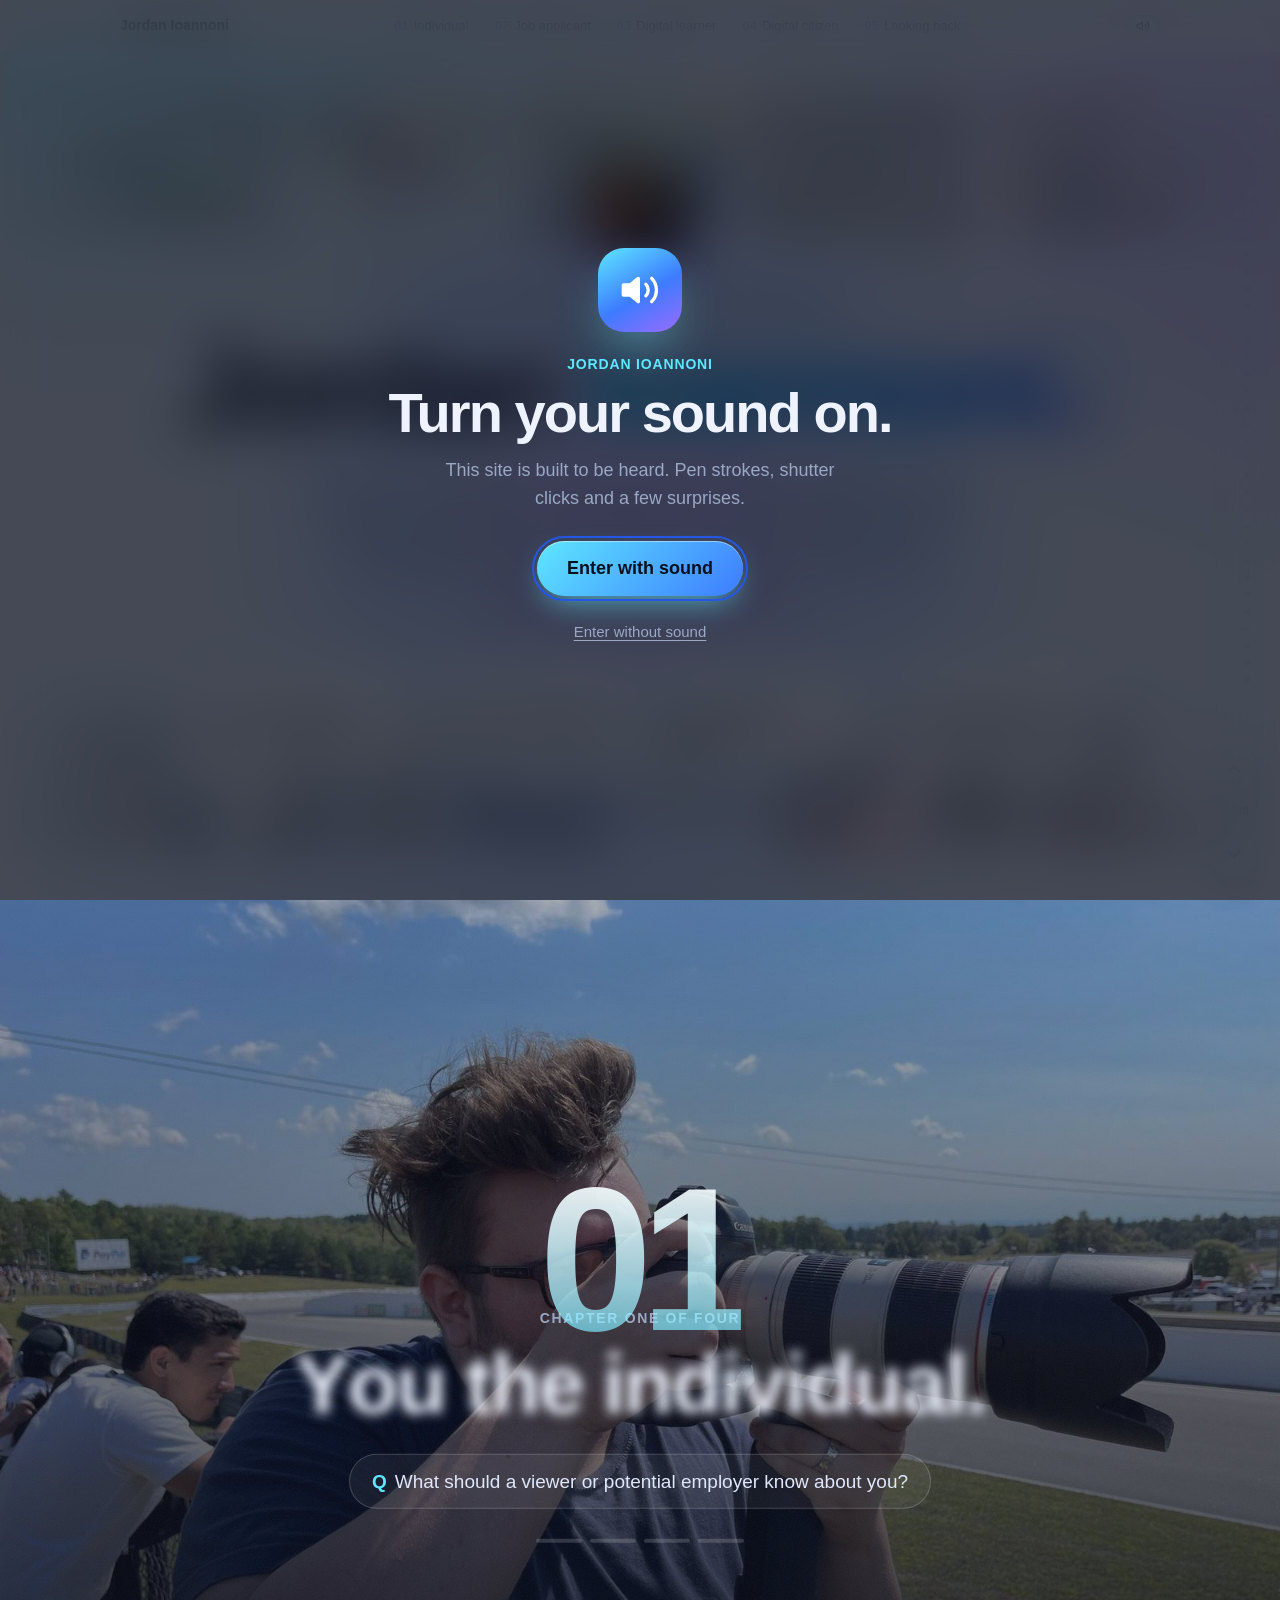
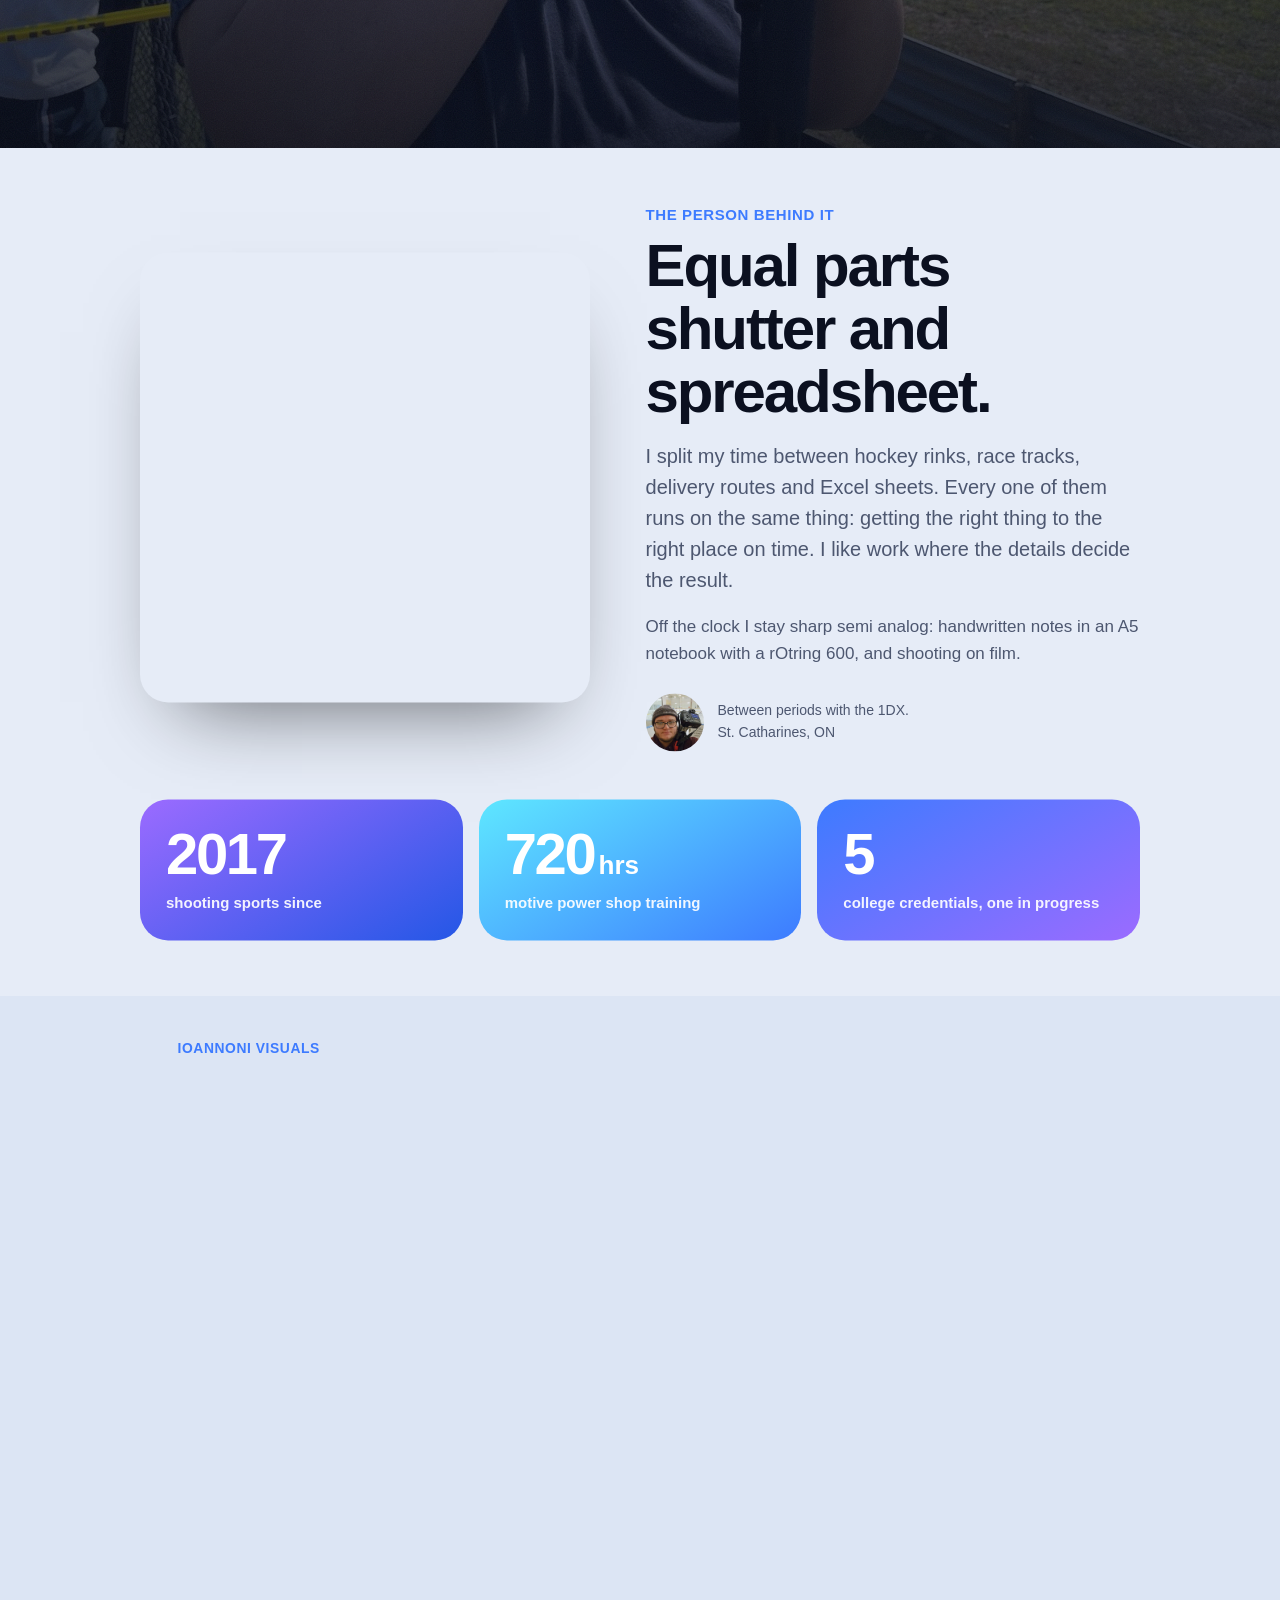
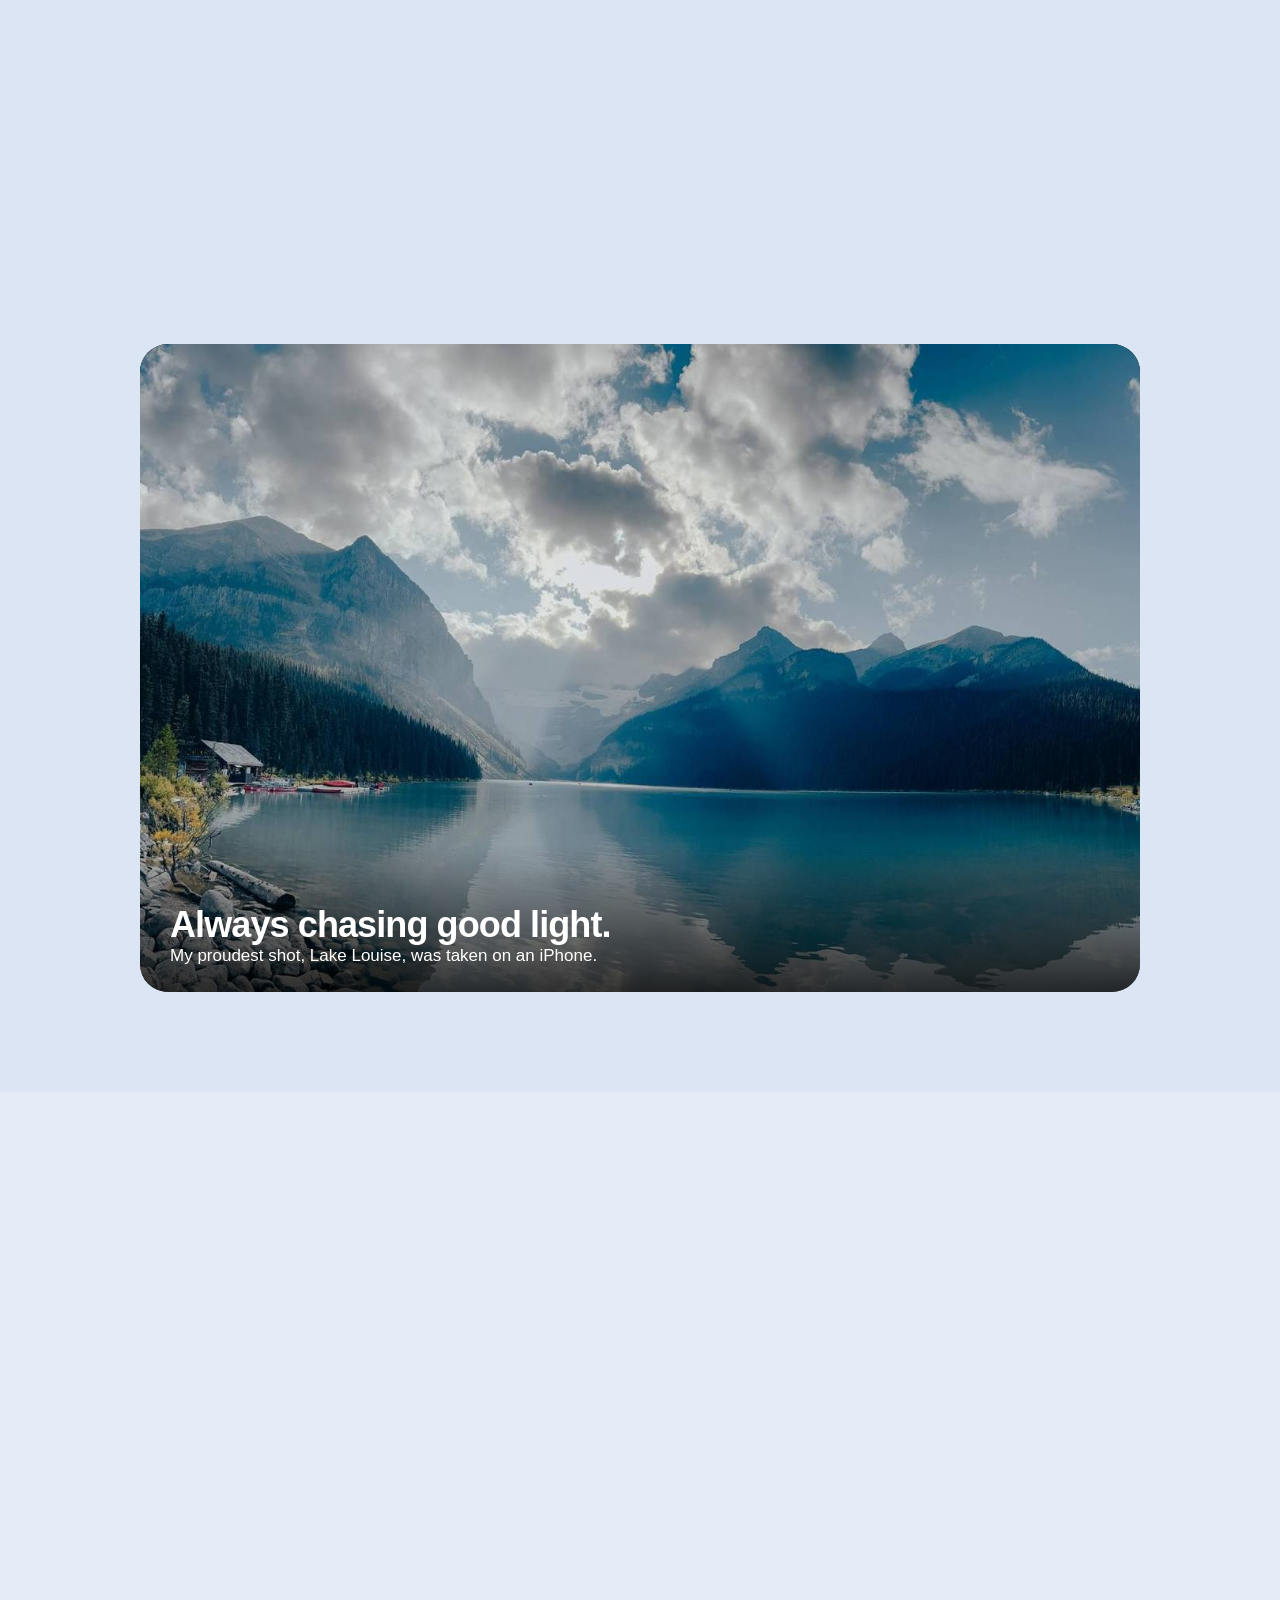
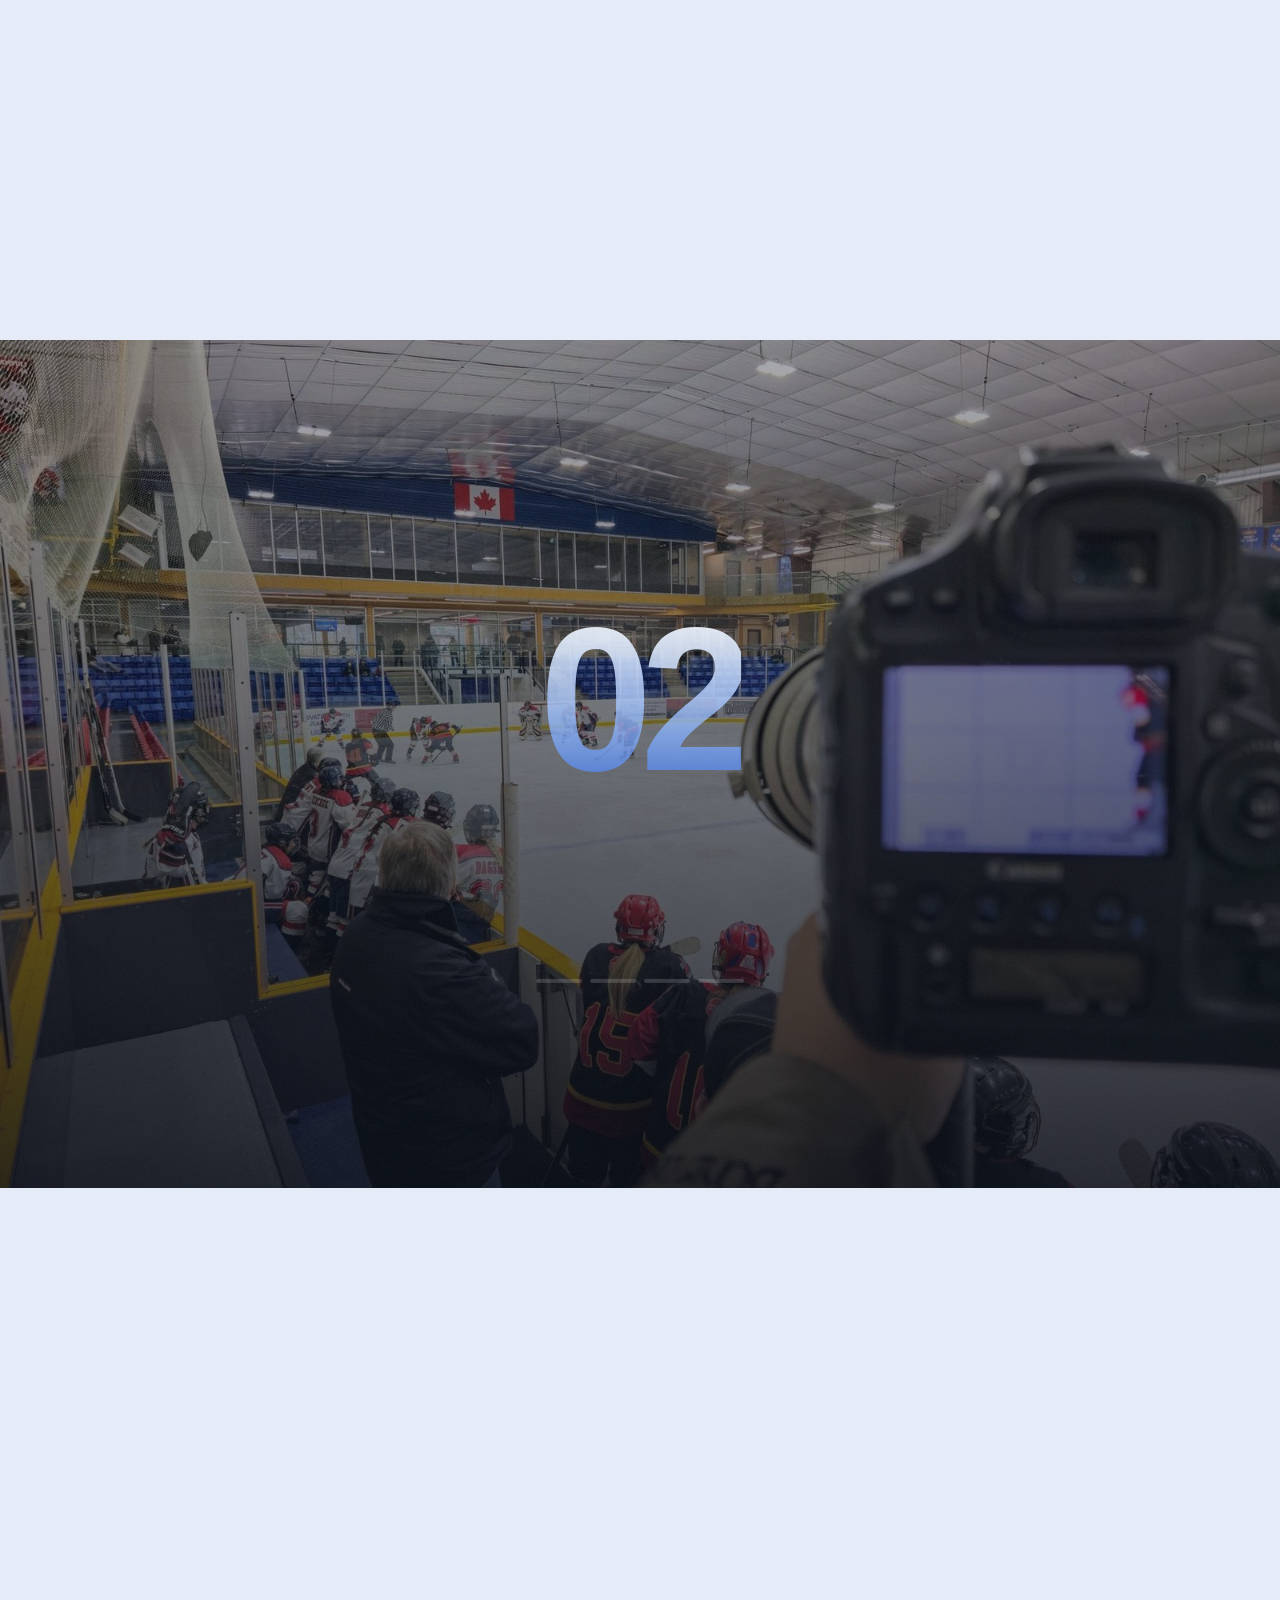
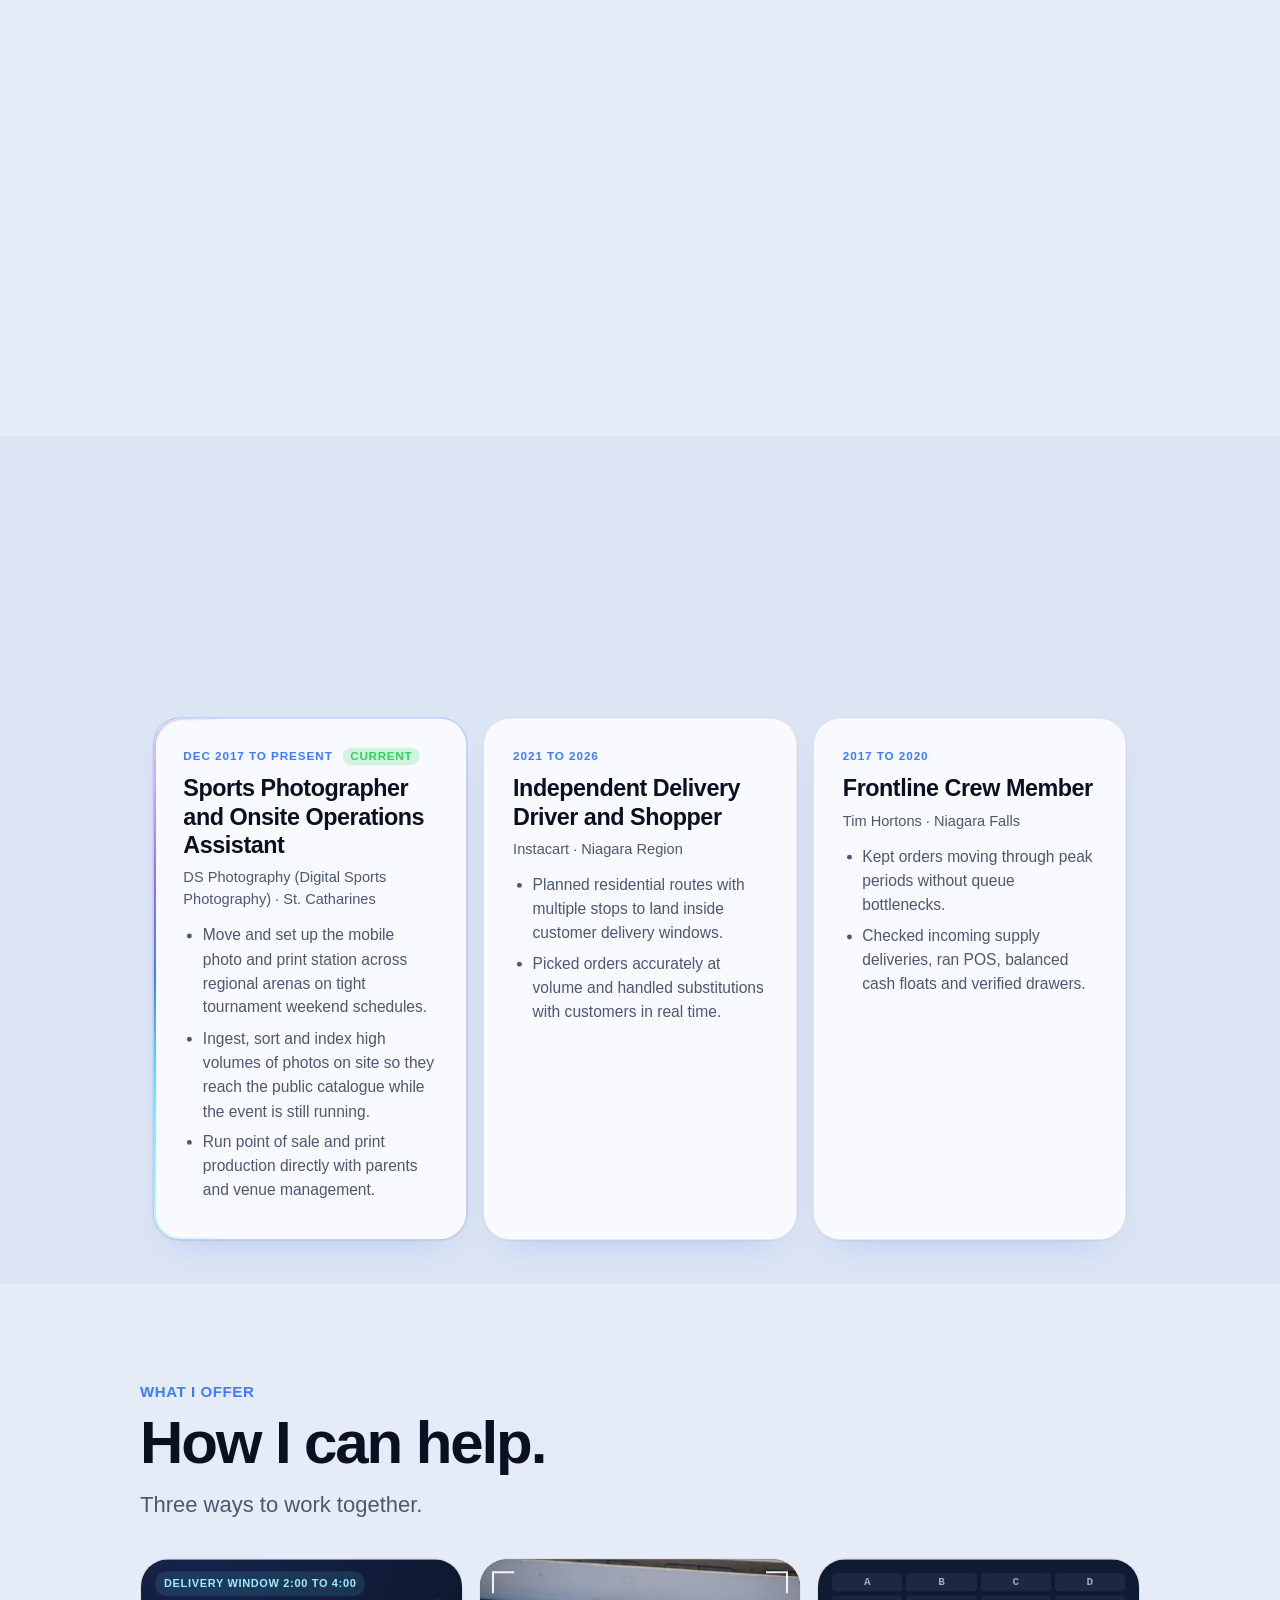
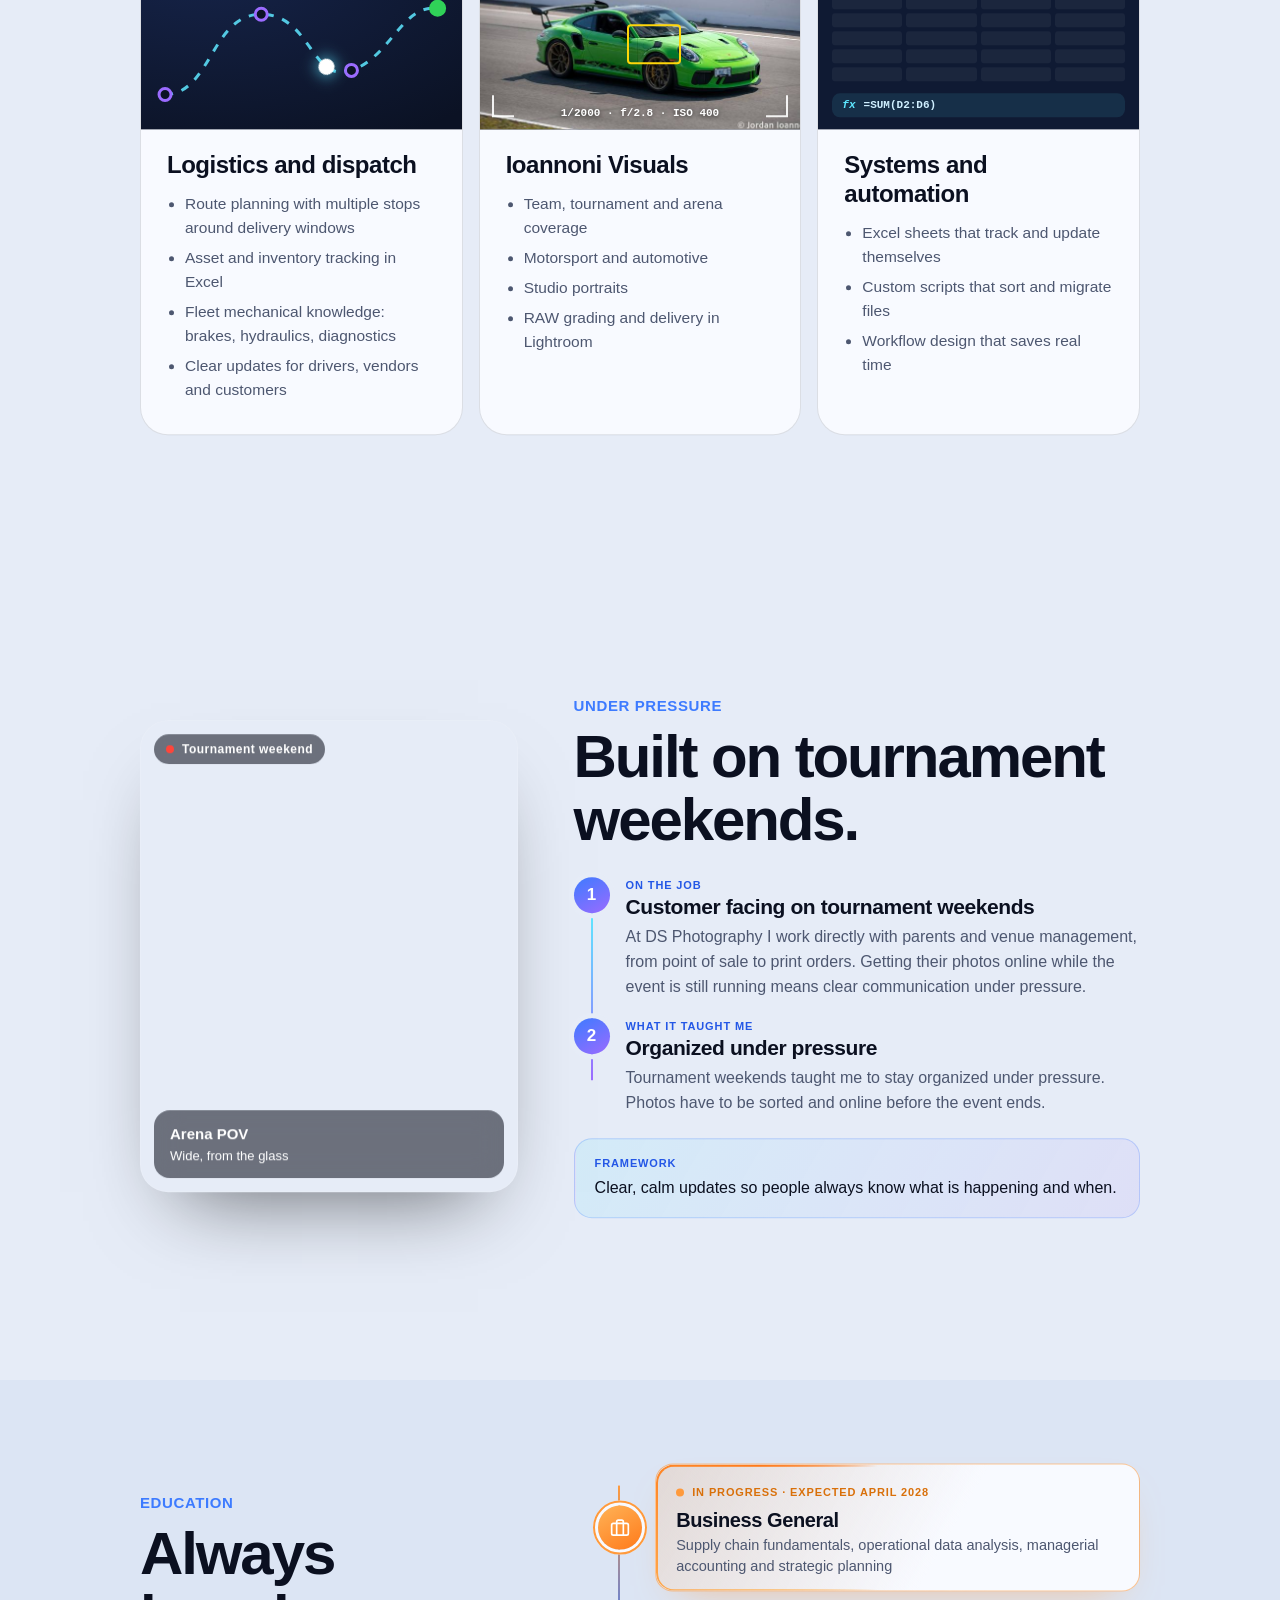
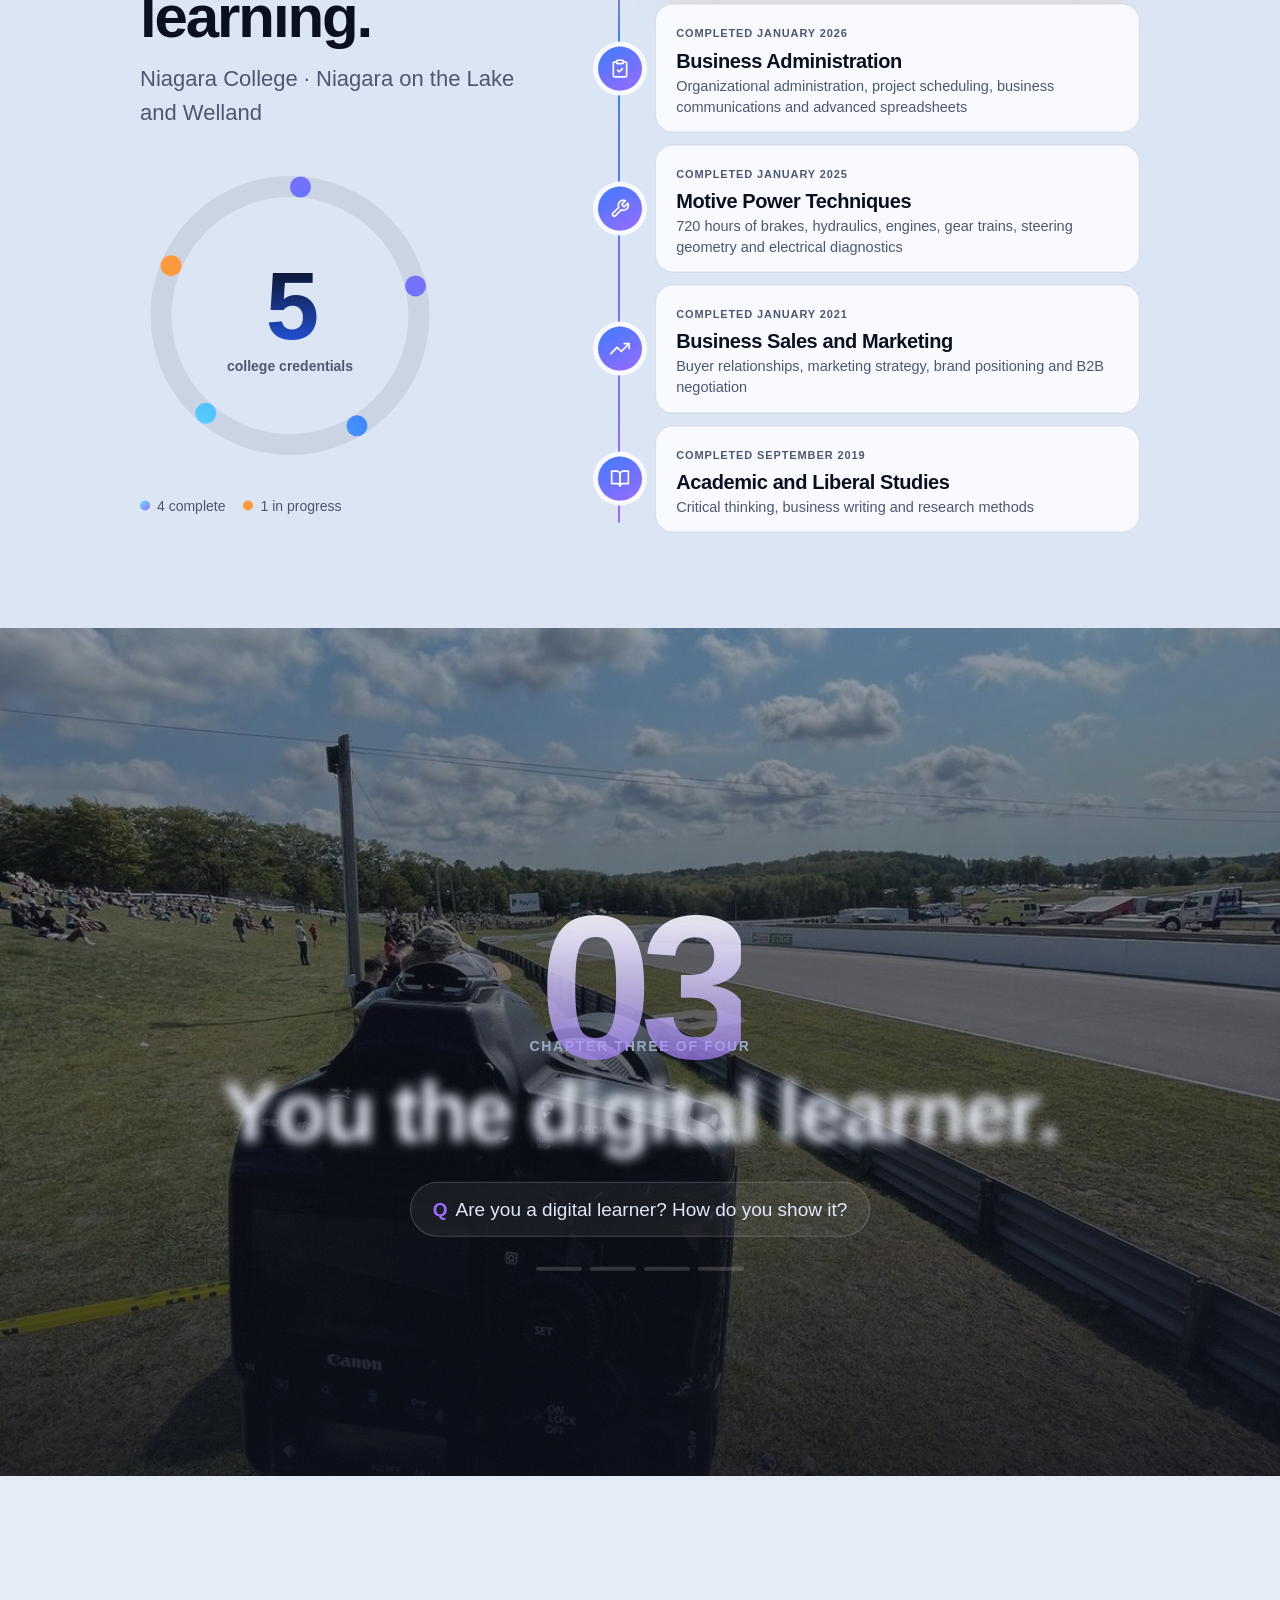
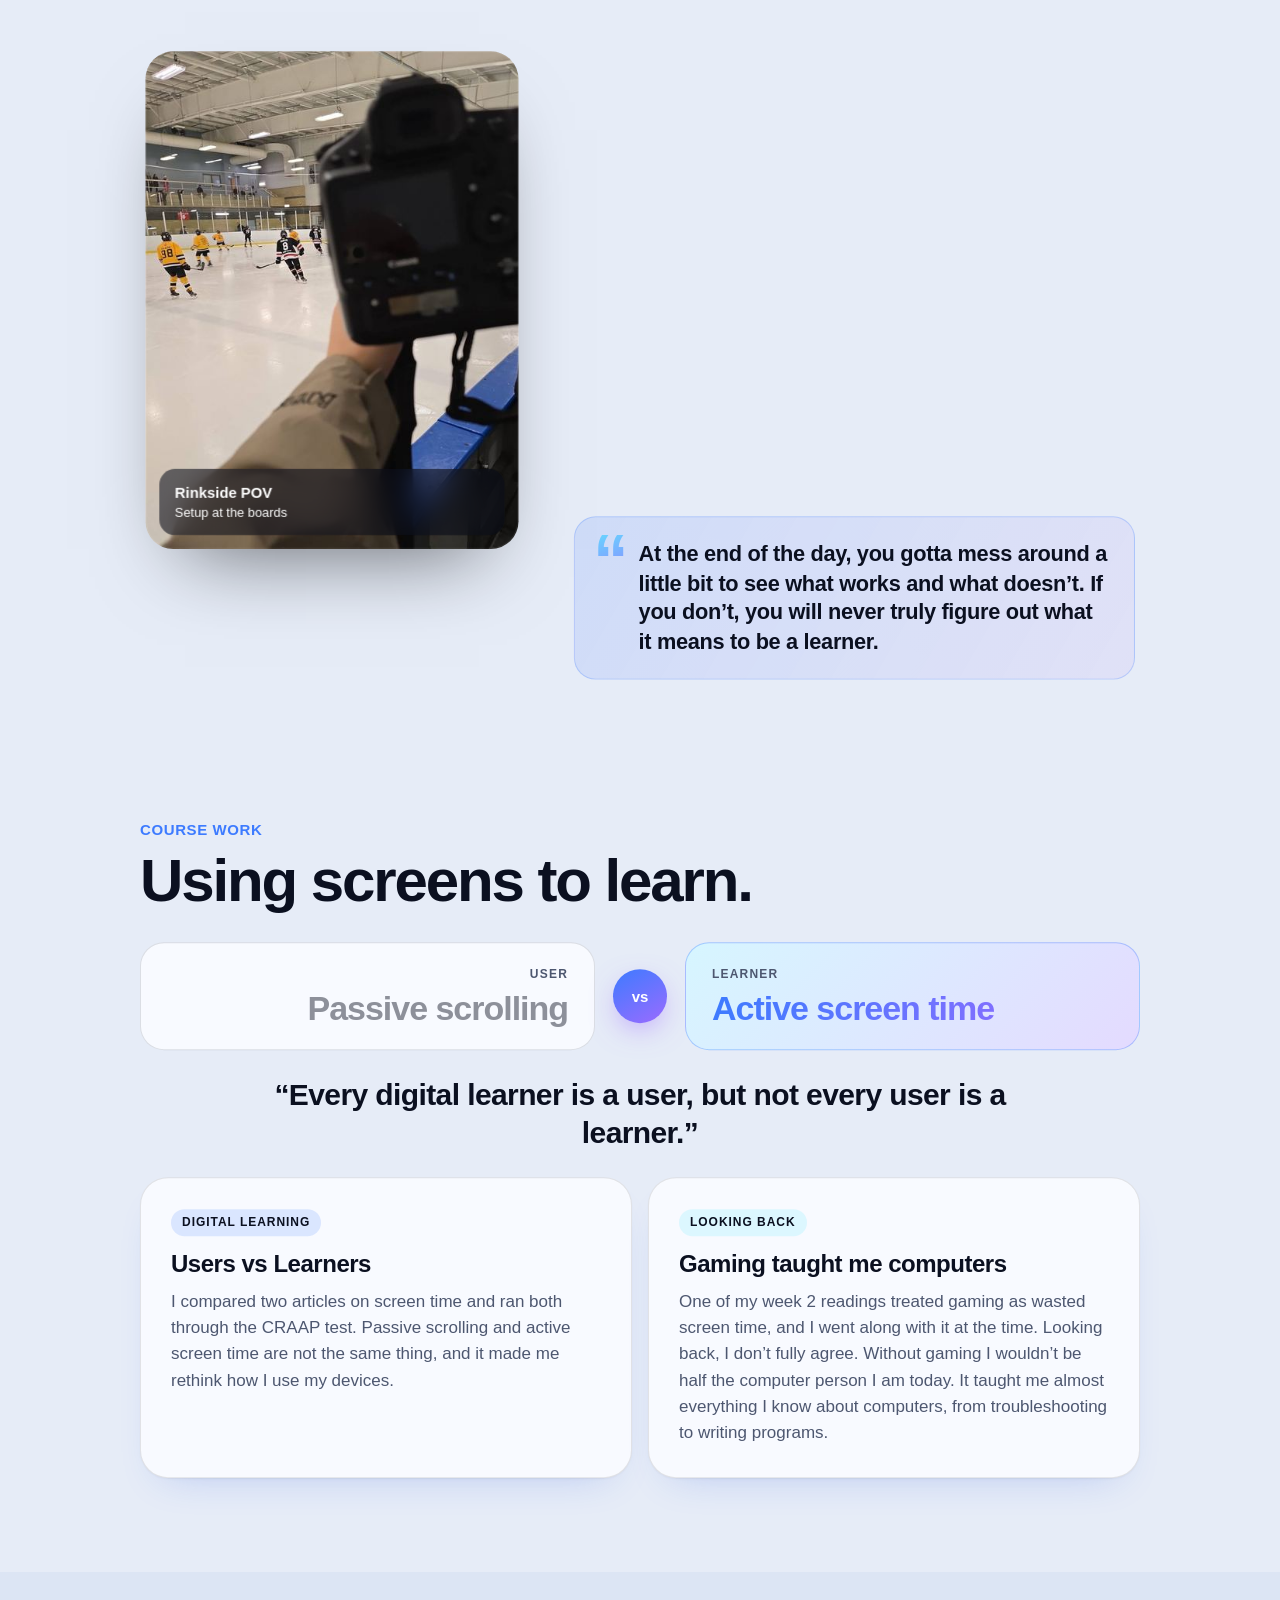
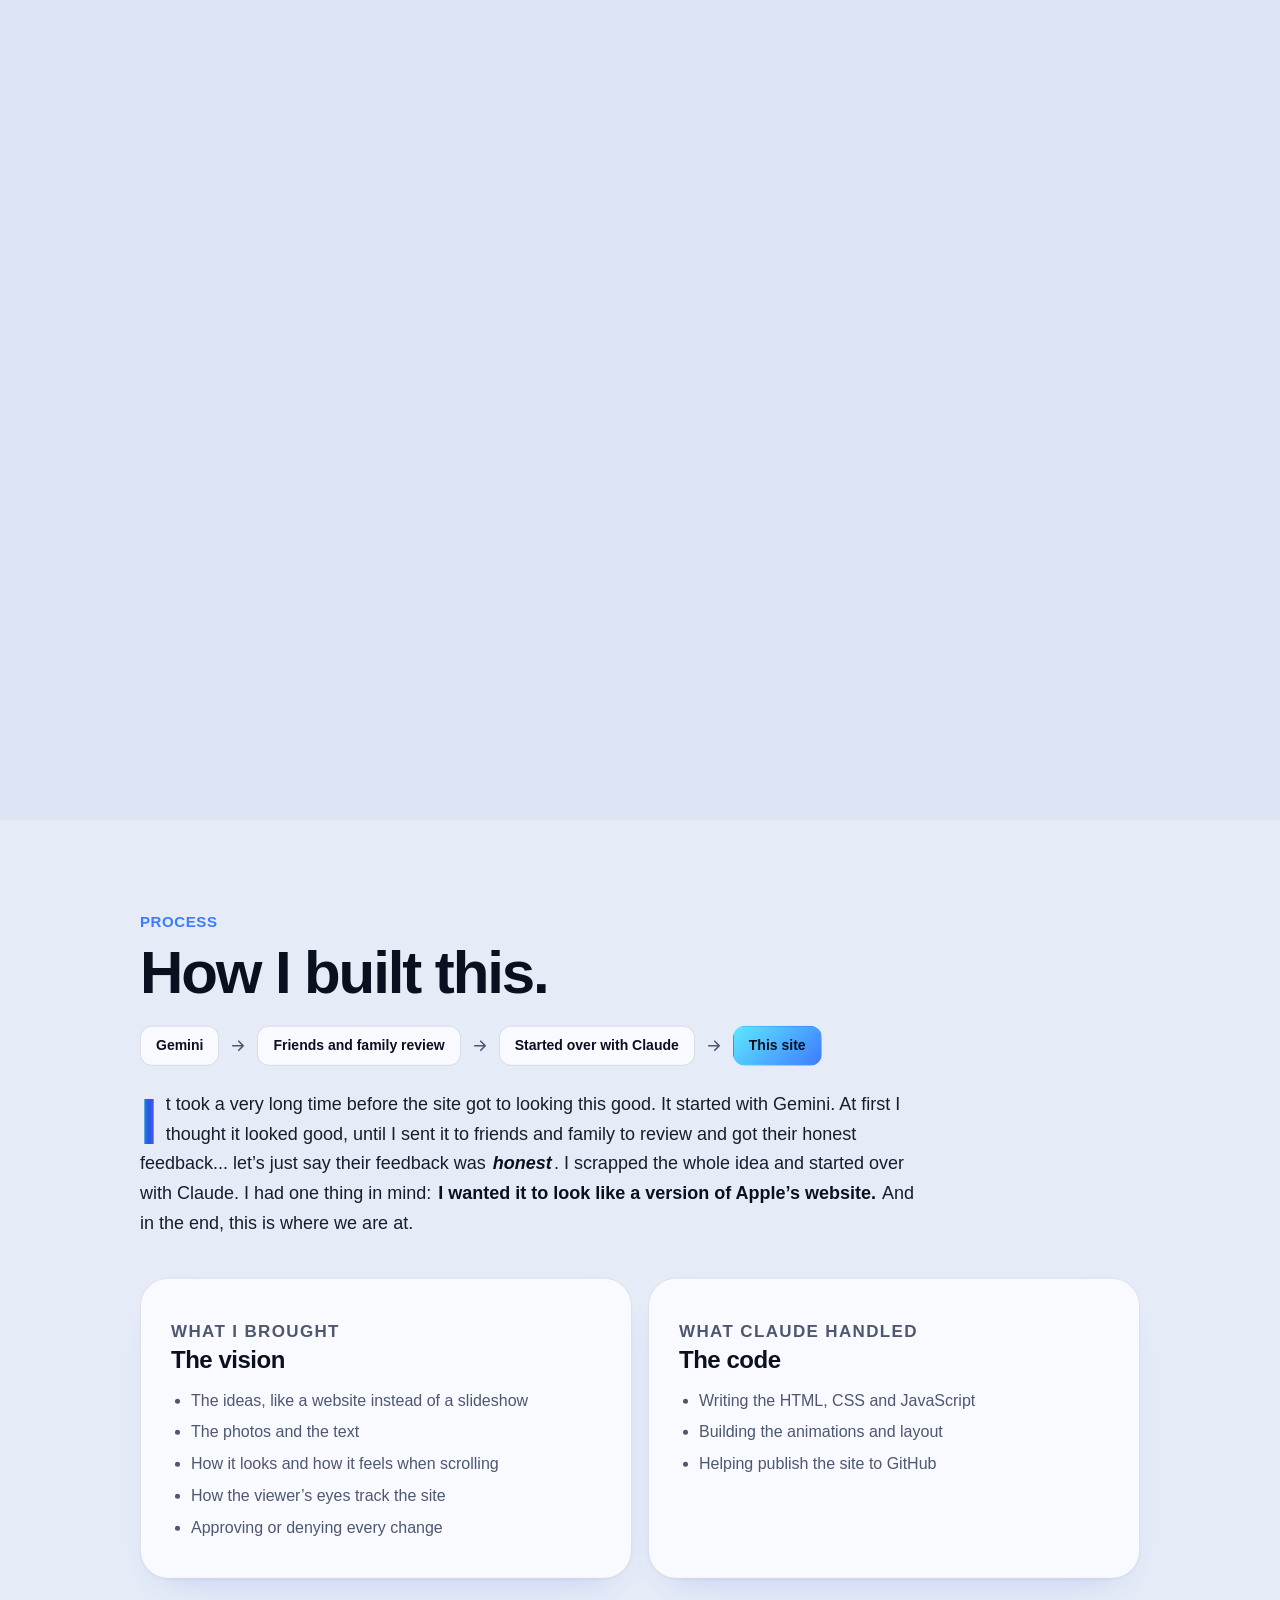
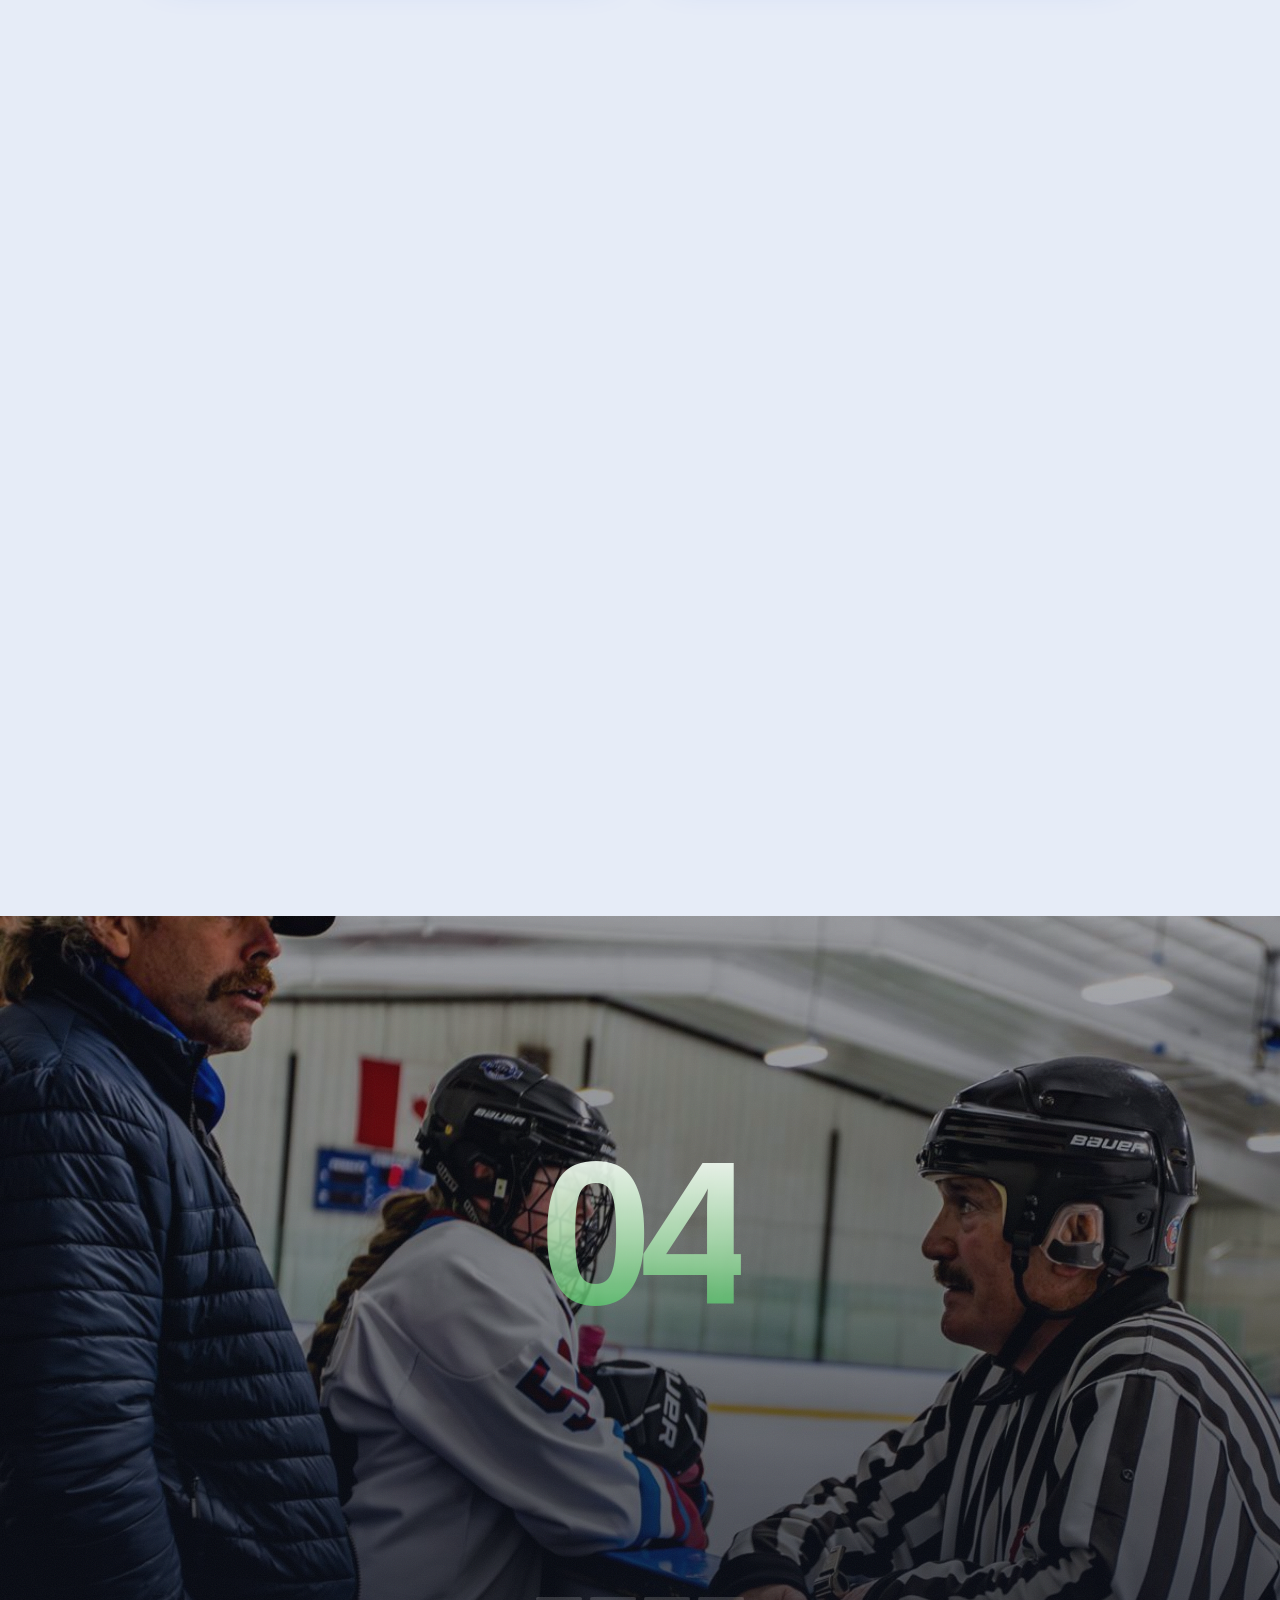
==== commit a3a365f8: "Assignment page: add digital citizenship definition Co-Authored-By: Claude Opus 5.5 <noreply@anthrop" ====
--- a/assignment.html
+++ b/assignment.html
@@ -895,7 +895,7 @@
   <p class="of rv" style="--d:.1s">Chapter four of four</p>
   <h2 class="rv" style="--d:.15s">You the digital citizen.</h2>
   <p class="q rv" style="--d:.25s"><i>Q</i>What does digital citizenship mean? How do you show it?</p>
-  <p class="def rv" style="--d:.35s">“Placeholder: what digital citizenship means to me, in my own words.”</p>
+  <p class="def rv" style="--d:.35s">“To me, being a good digital citizen means questioning what I see before I believe it or share it.”</p>
 </div></section>
 
 <section class="quote slide" id="q2"><div class="fit"><p>Digital privacy is not simply a personal choice, but <span class="hl">something essential.</span><small>From my reflection, Protecting the Footprint</small></p></div></section>
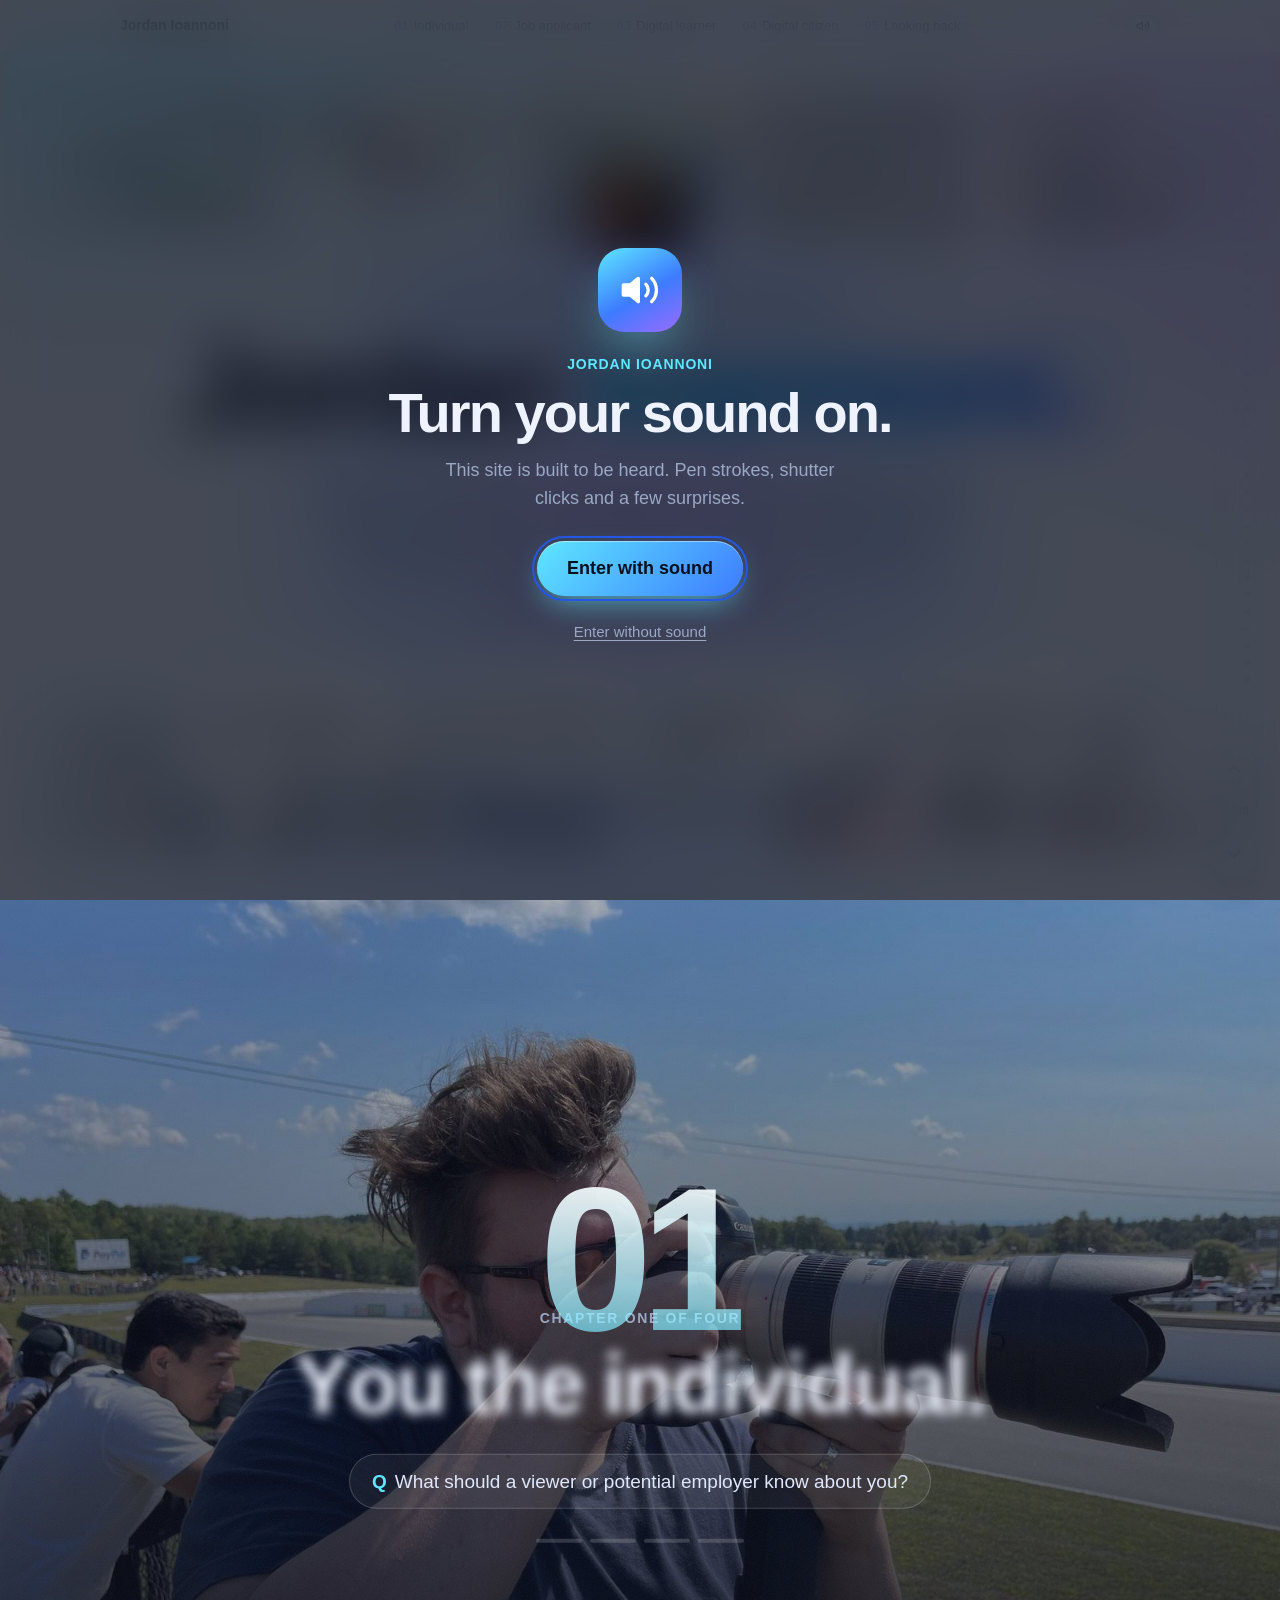
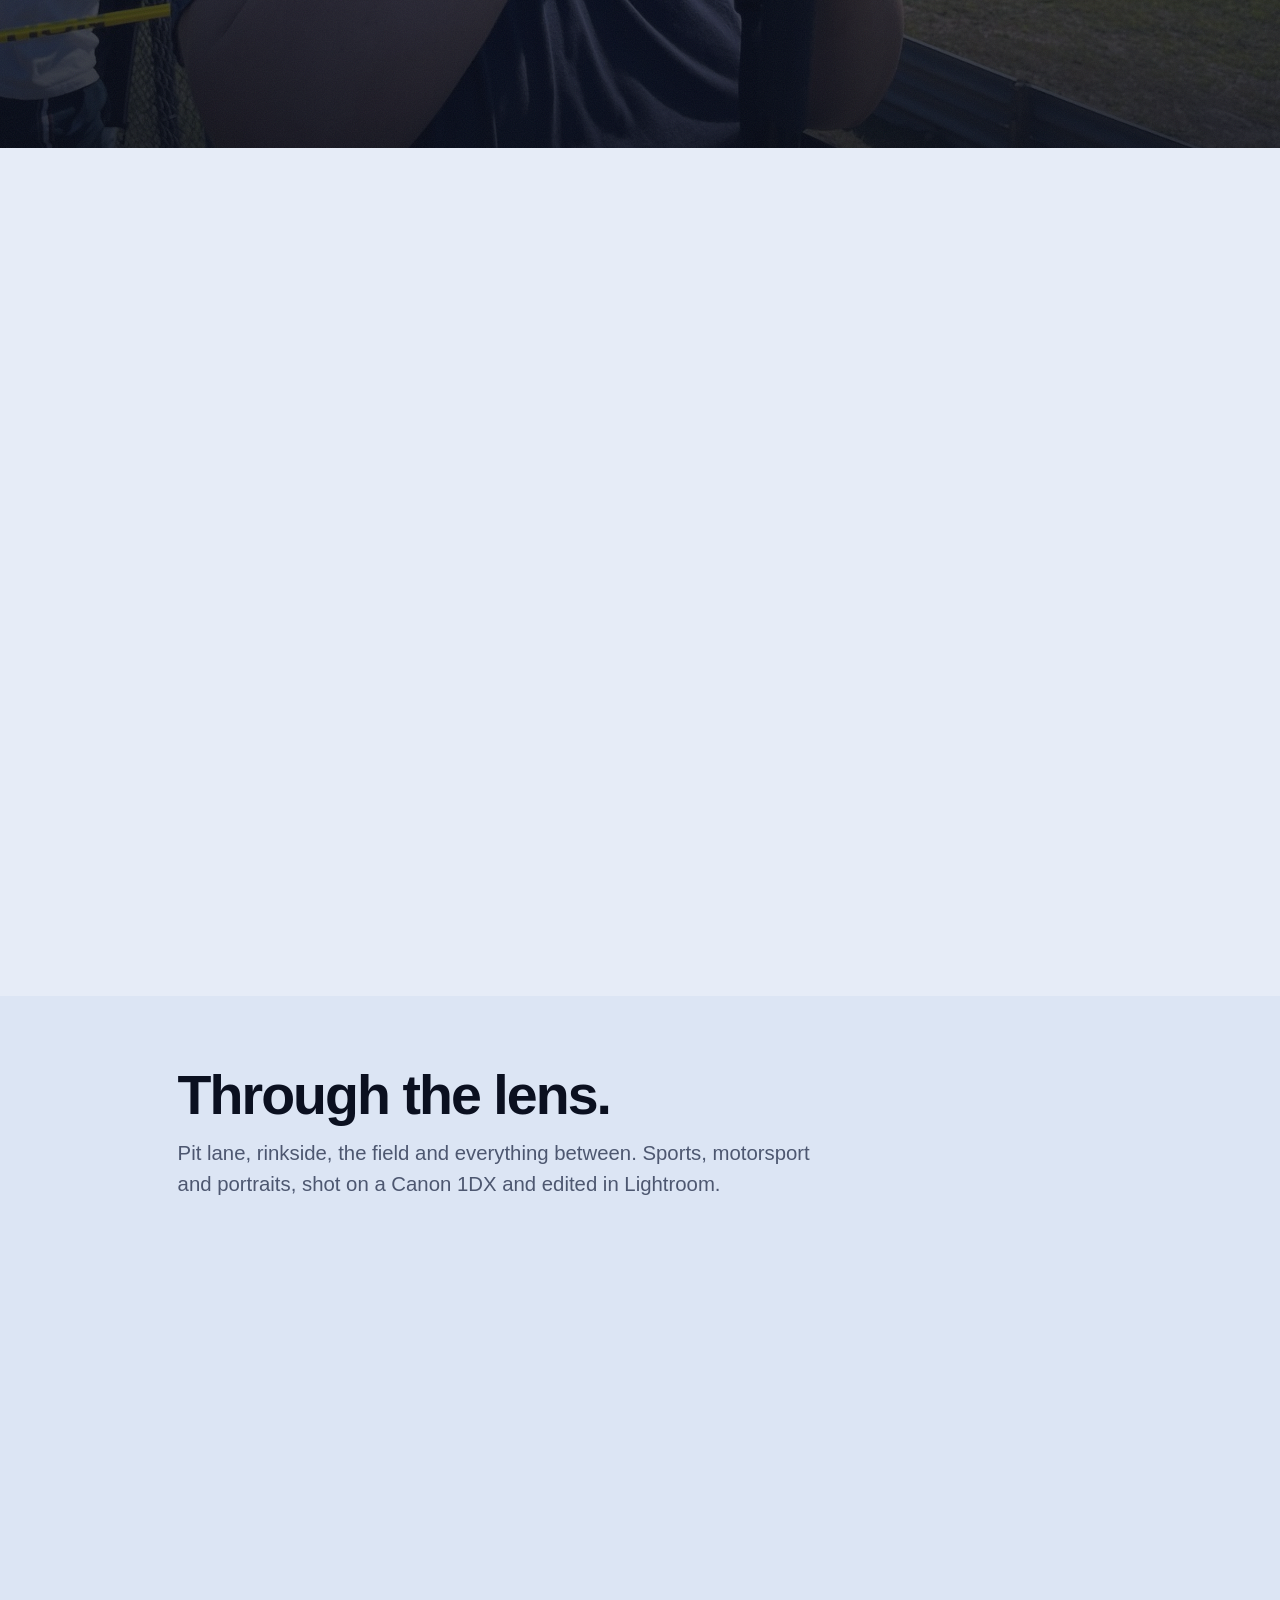
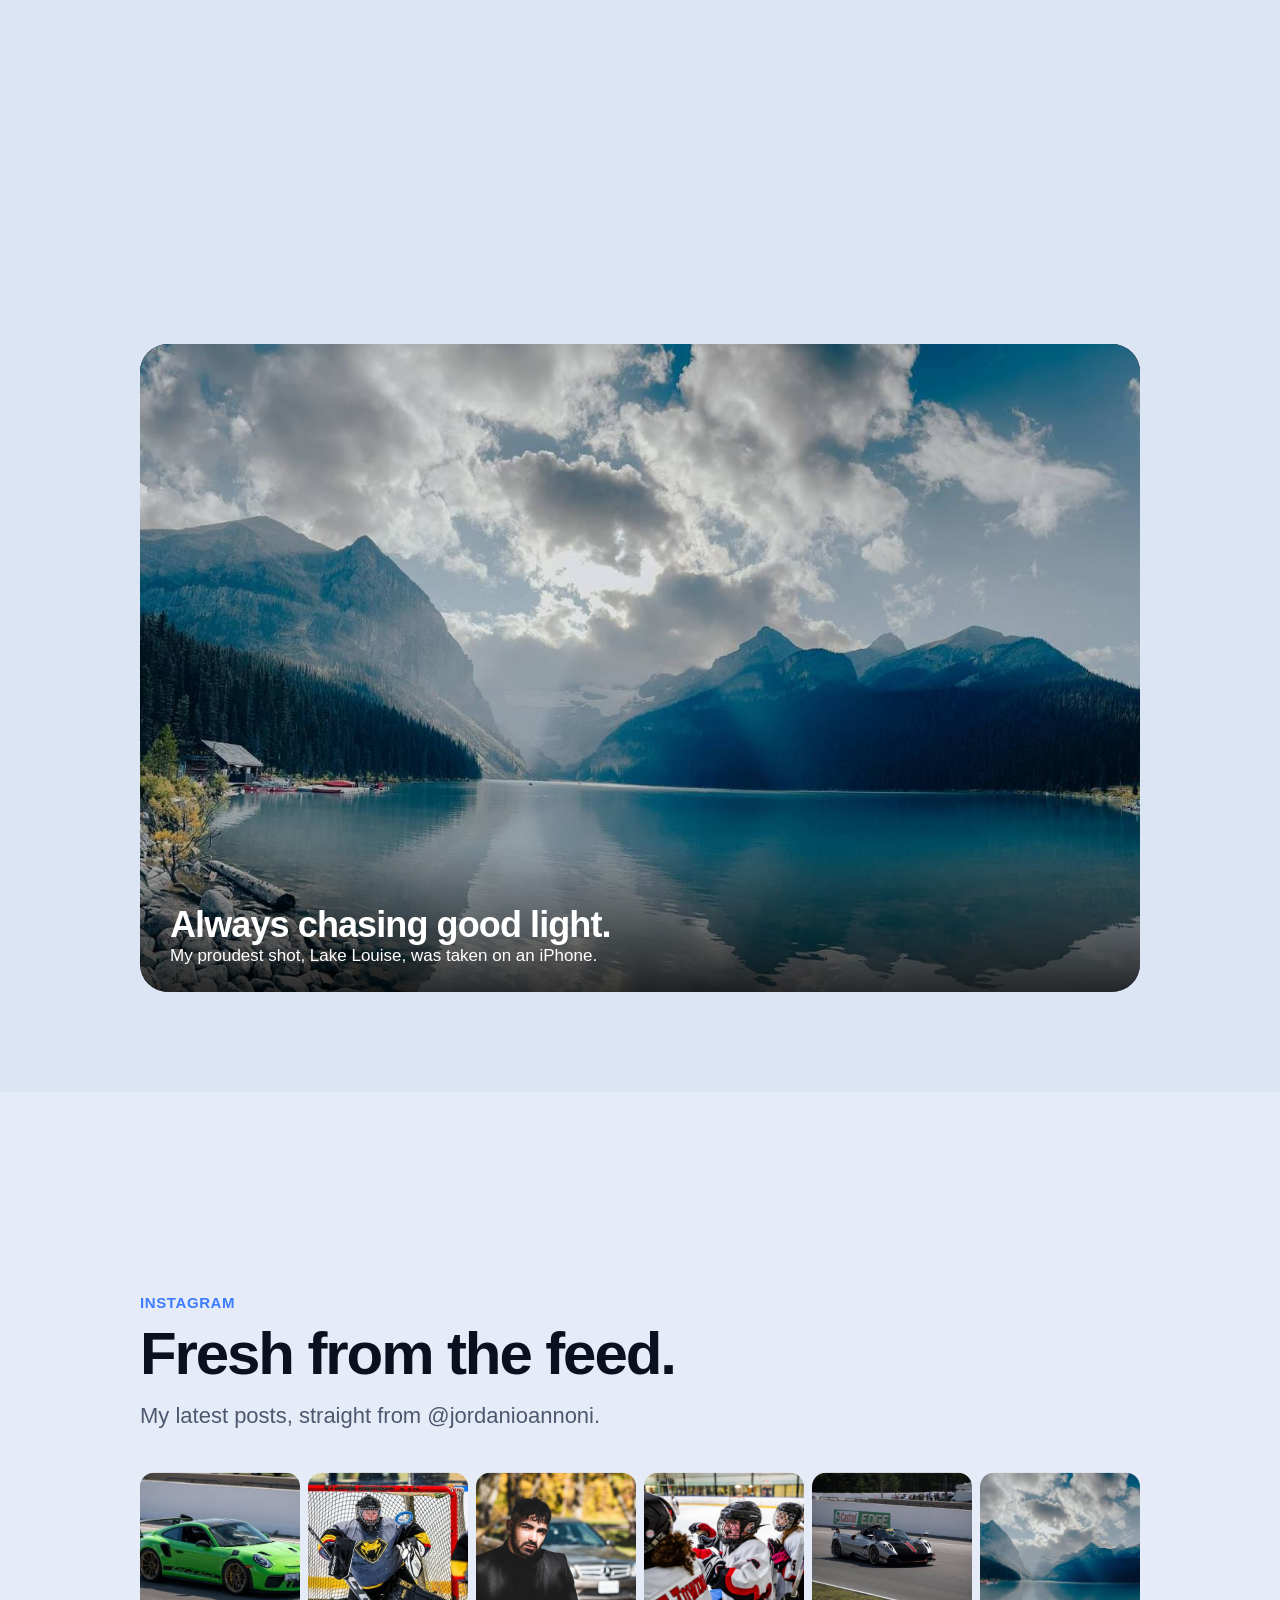
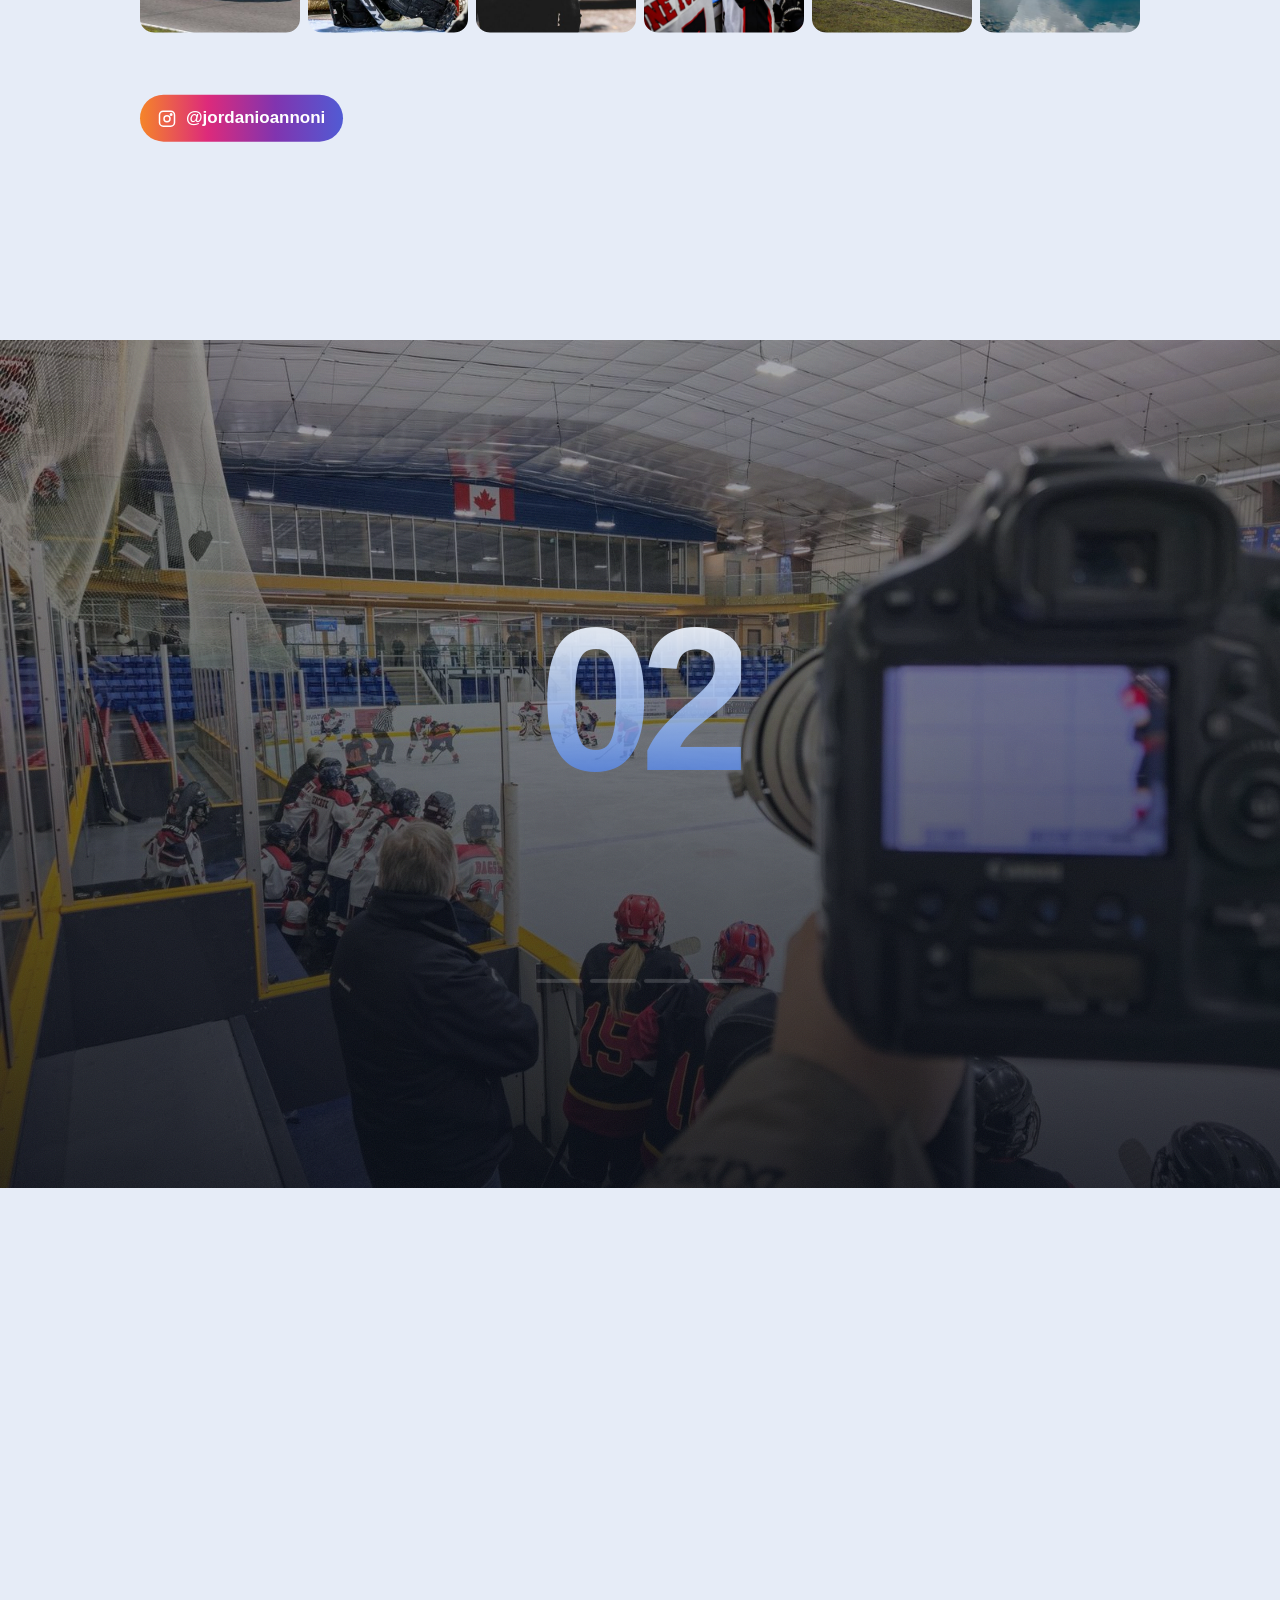
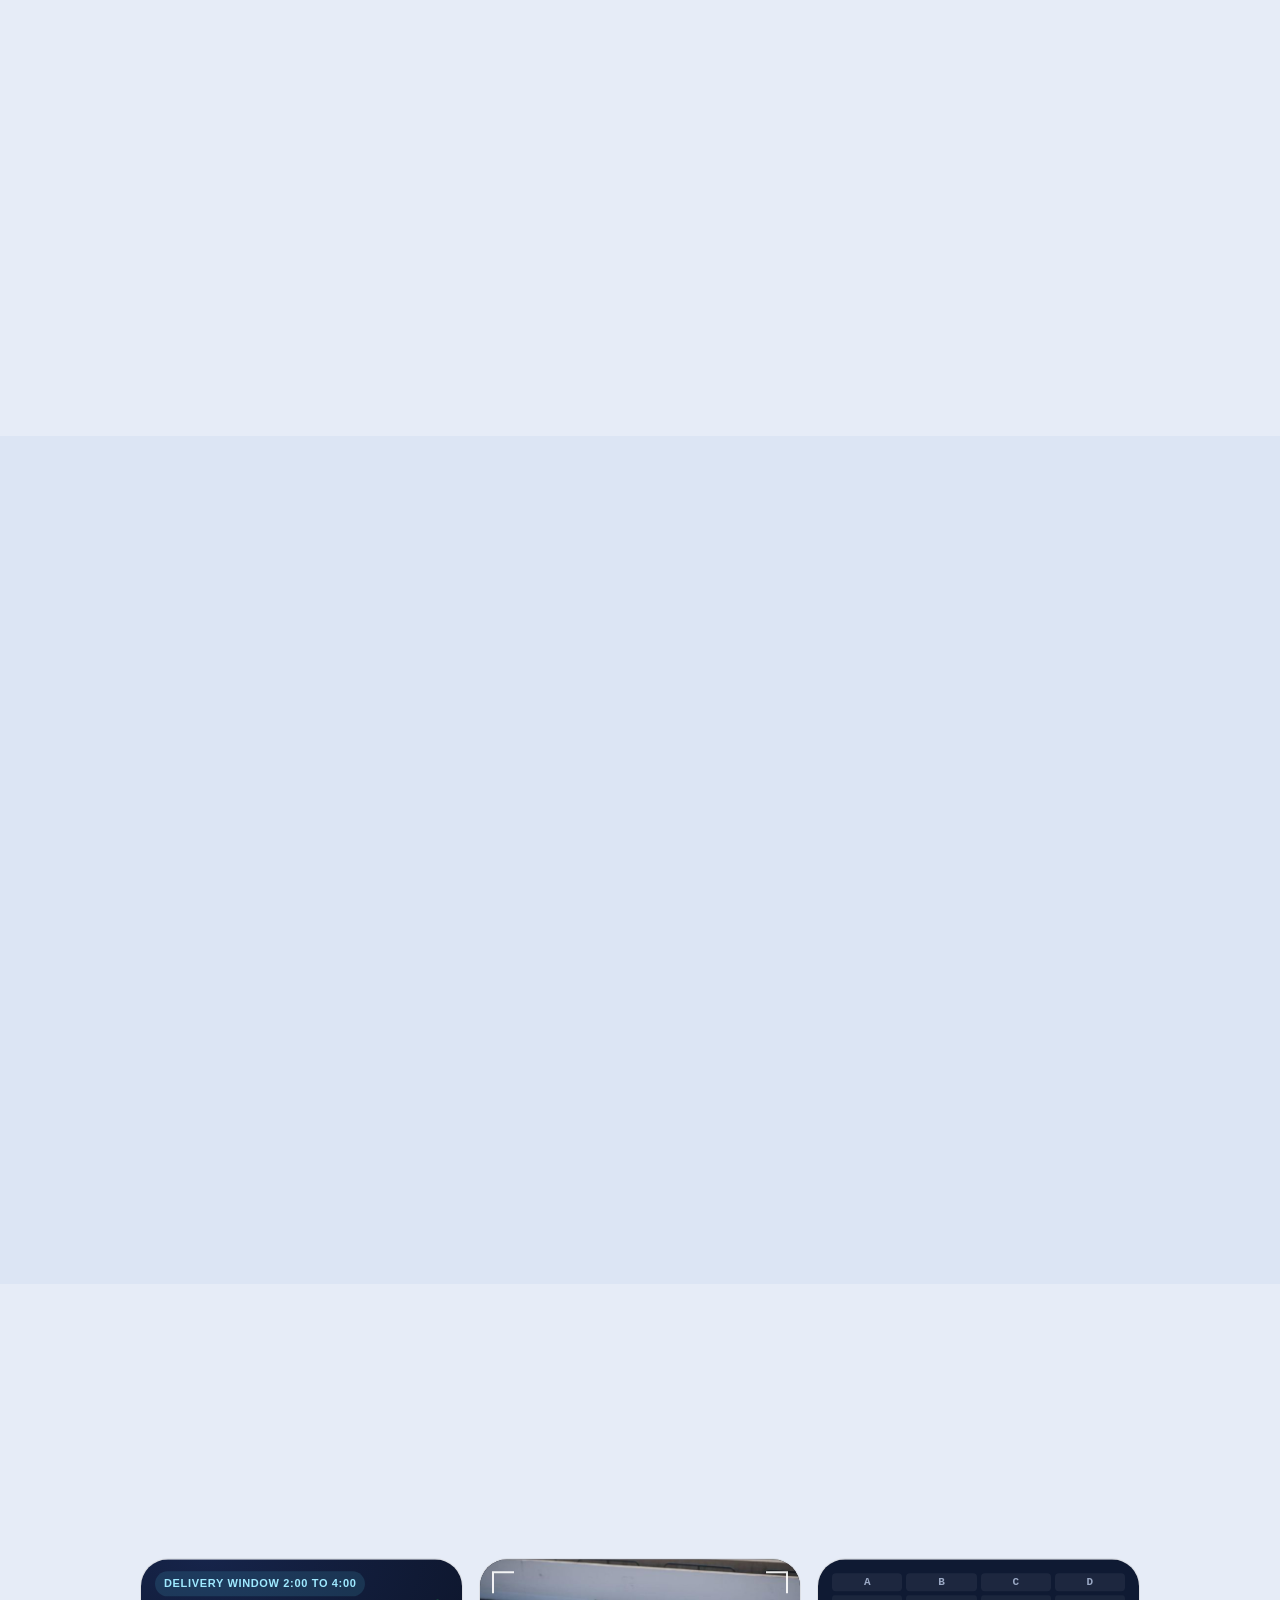
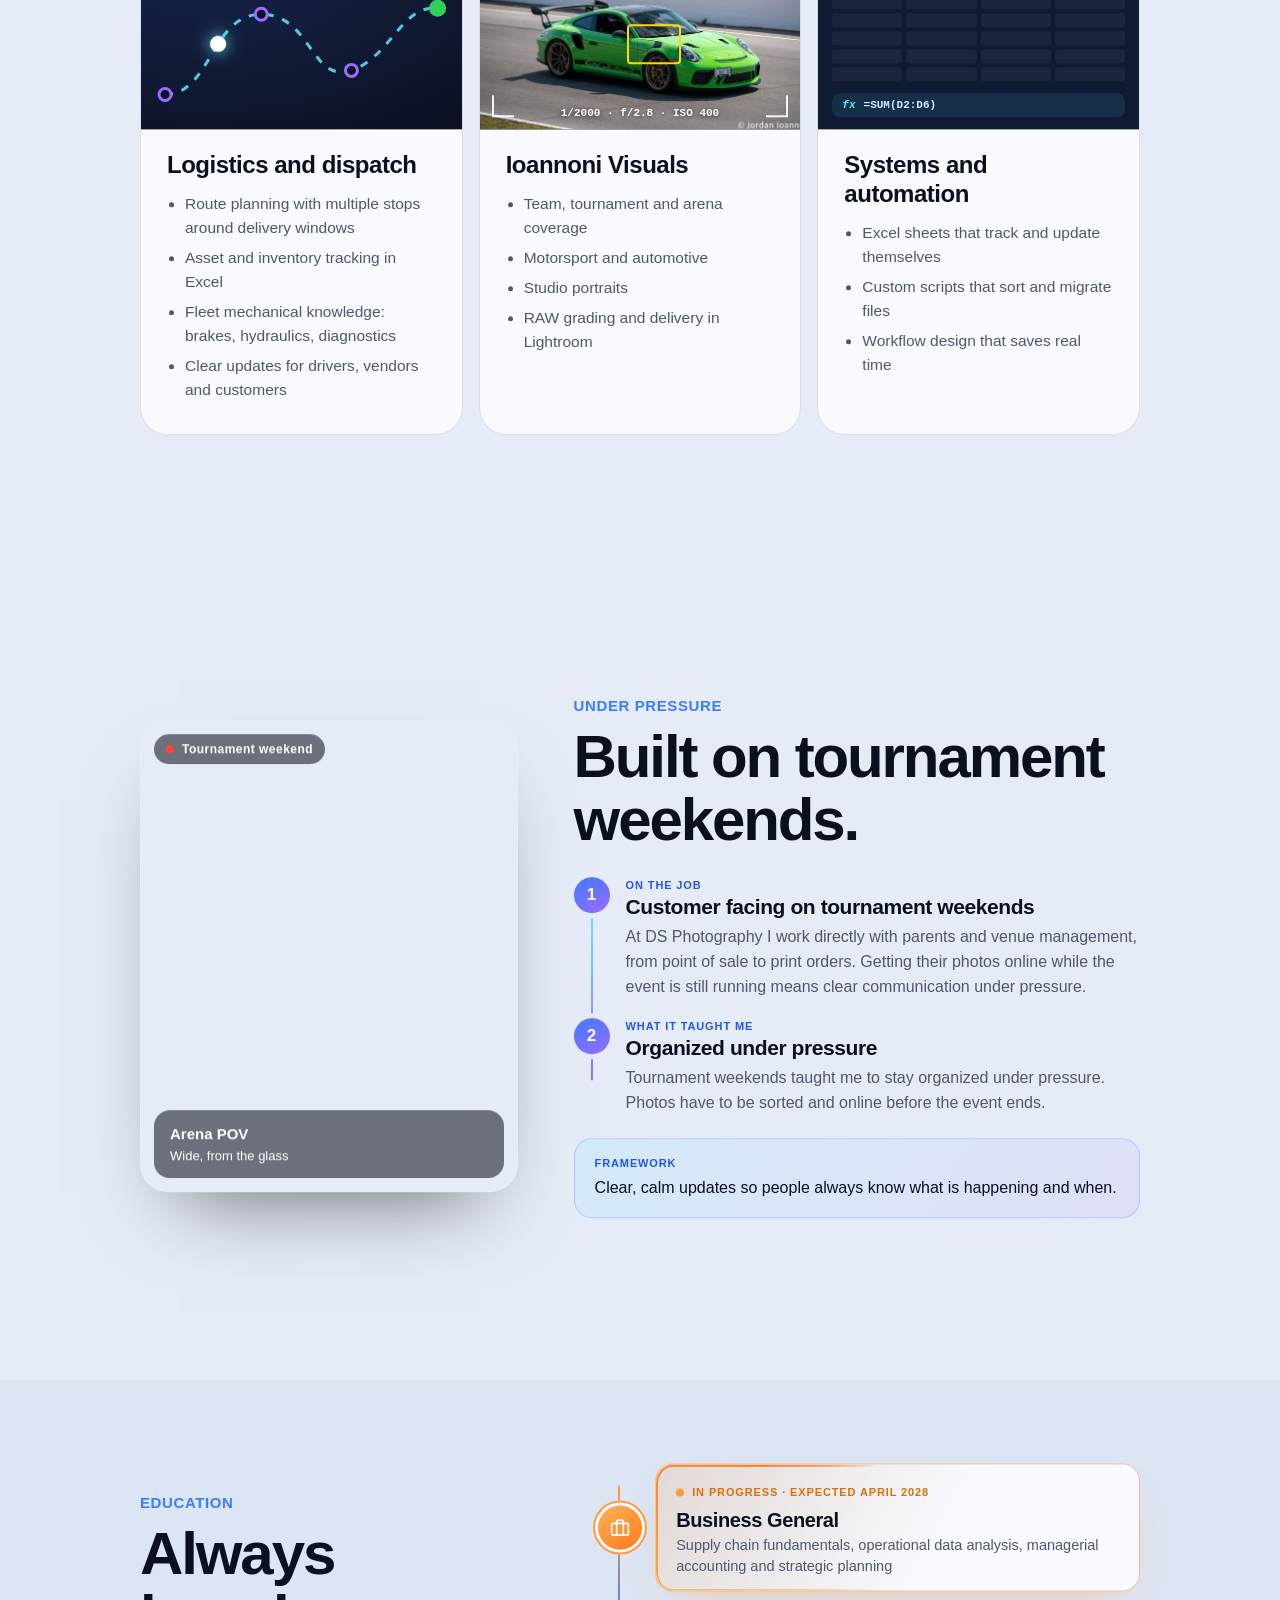
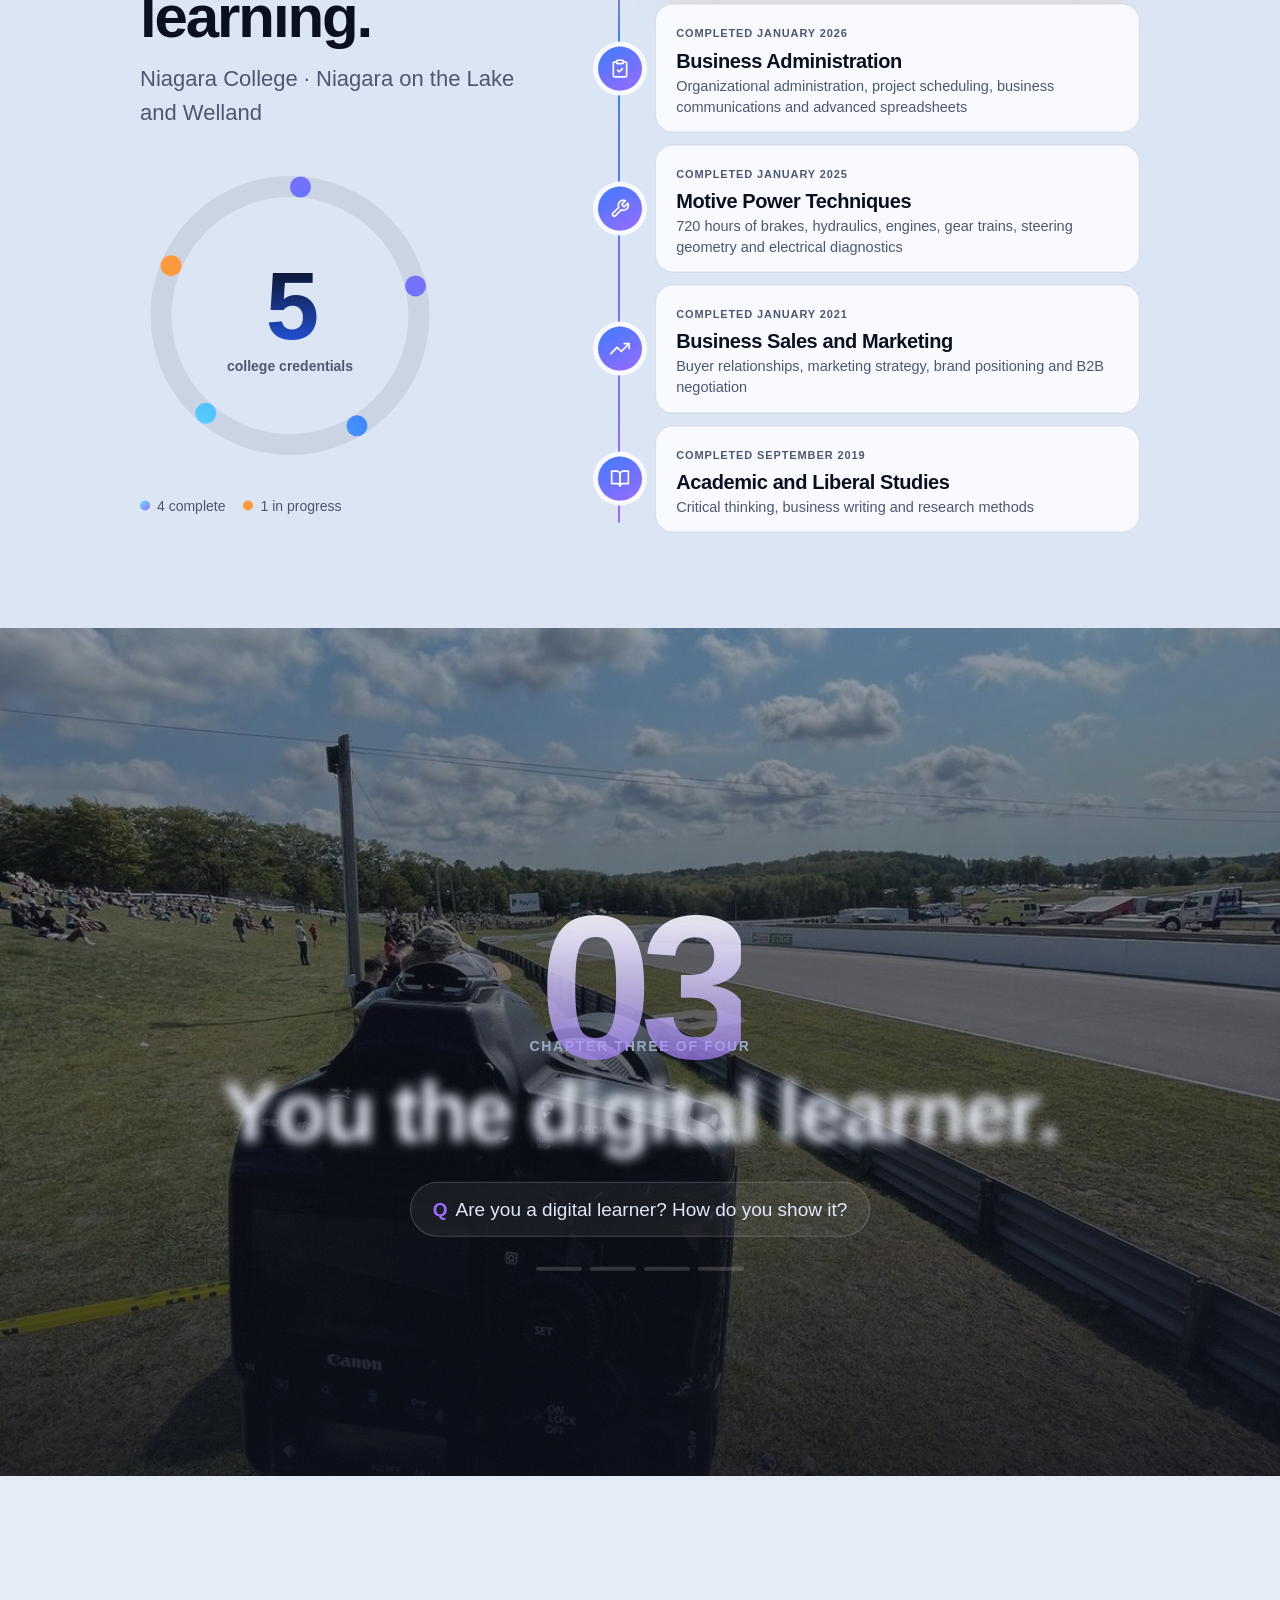
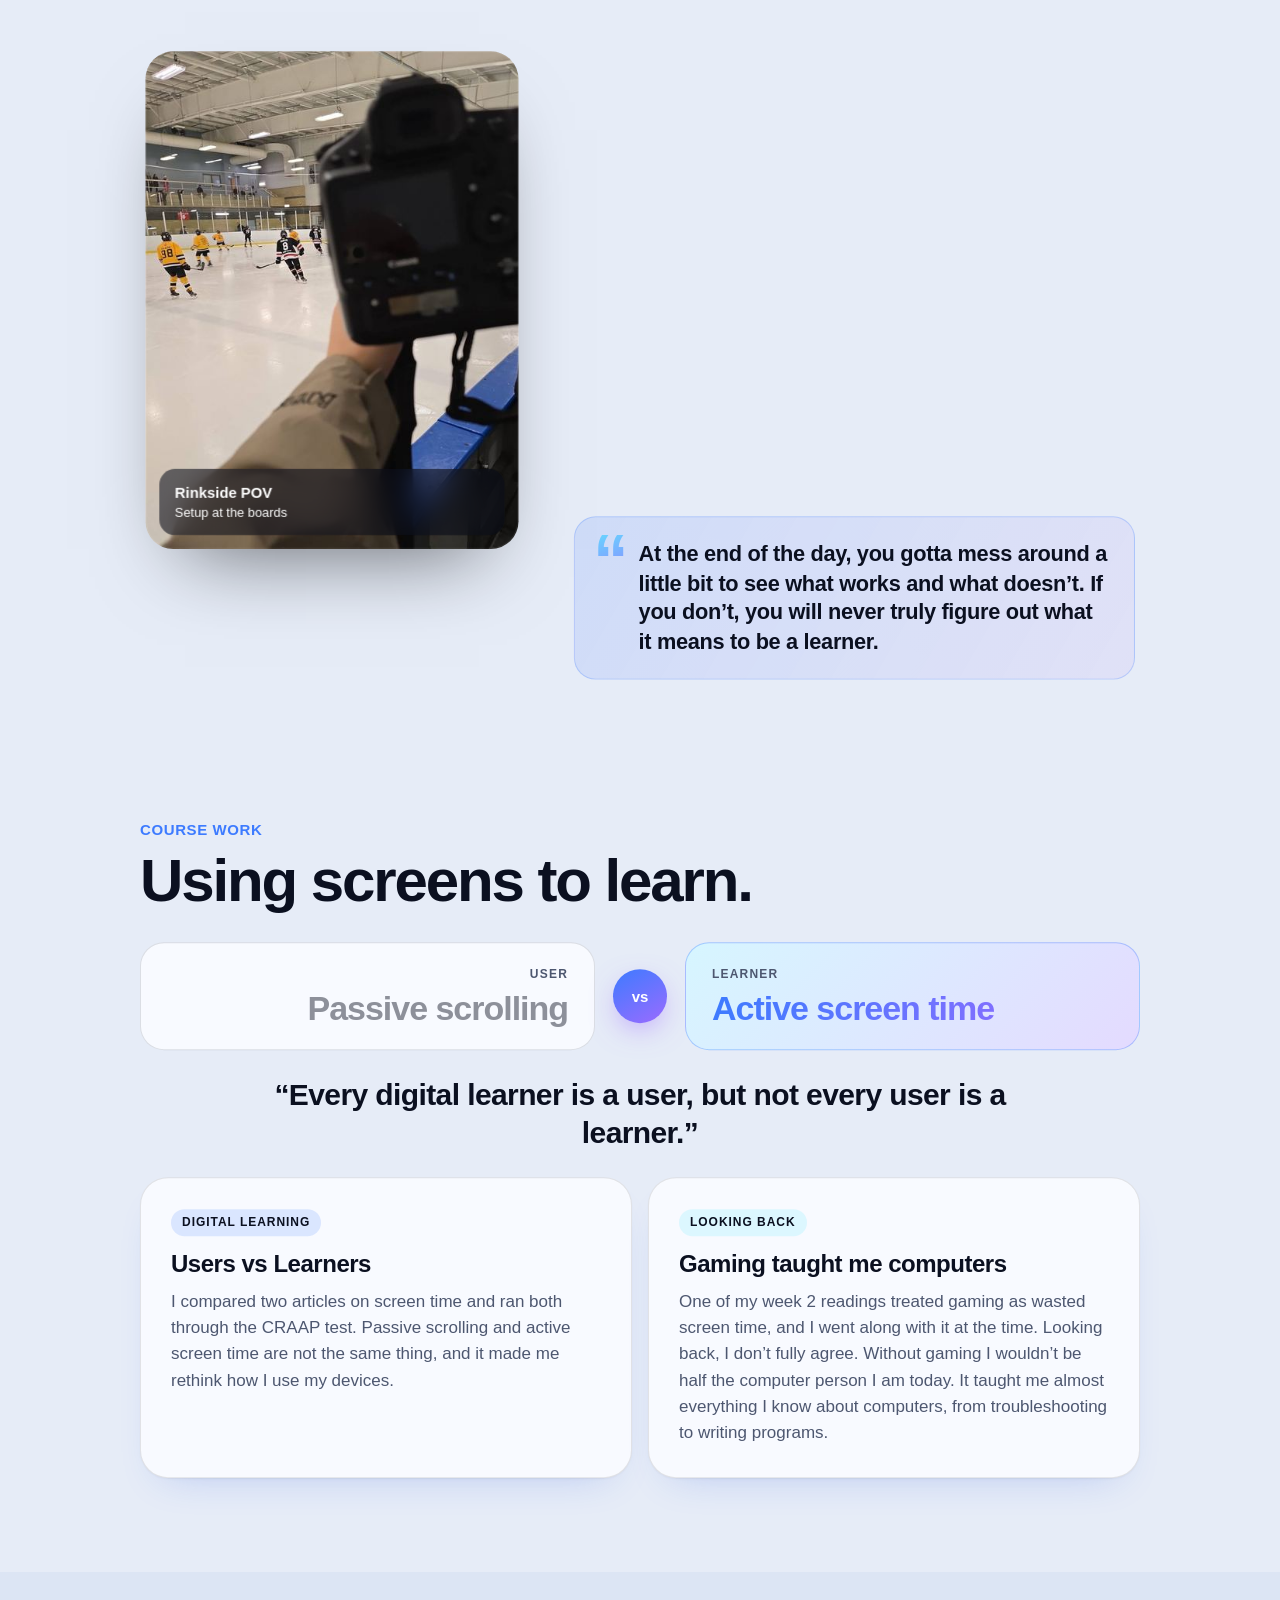
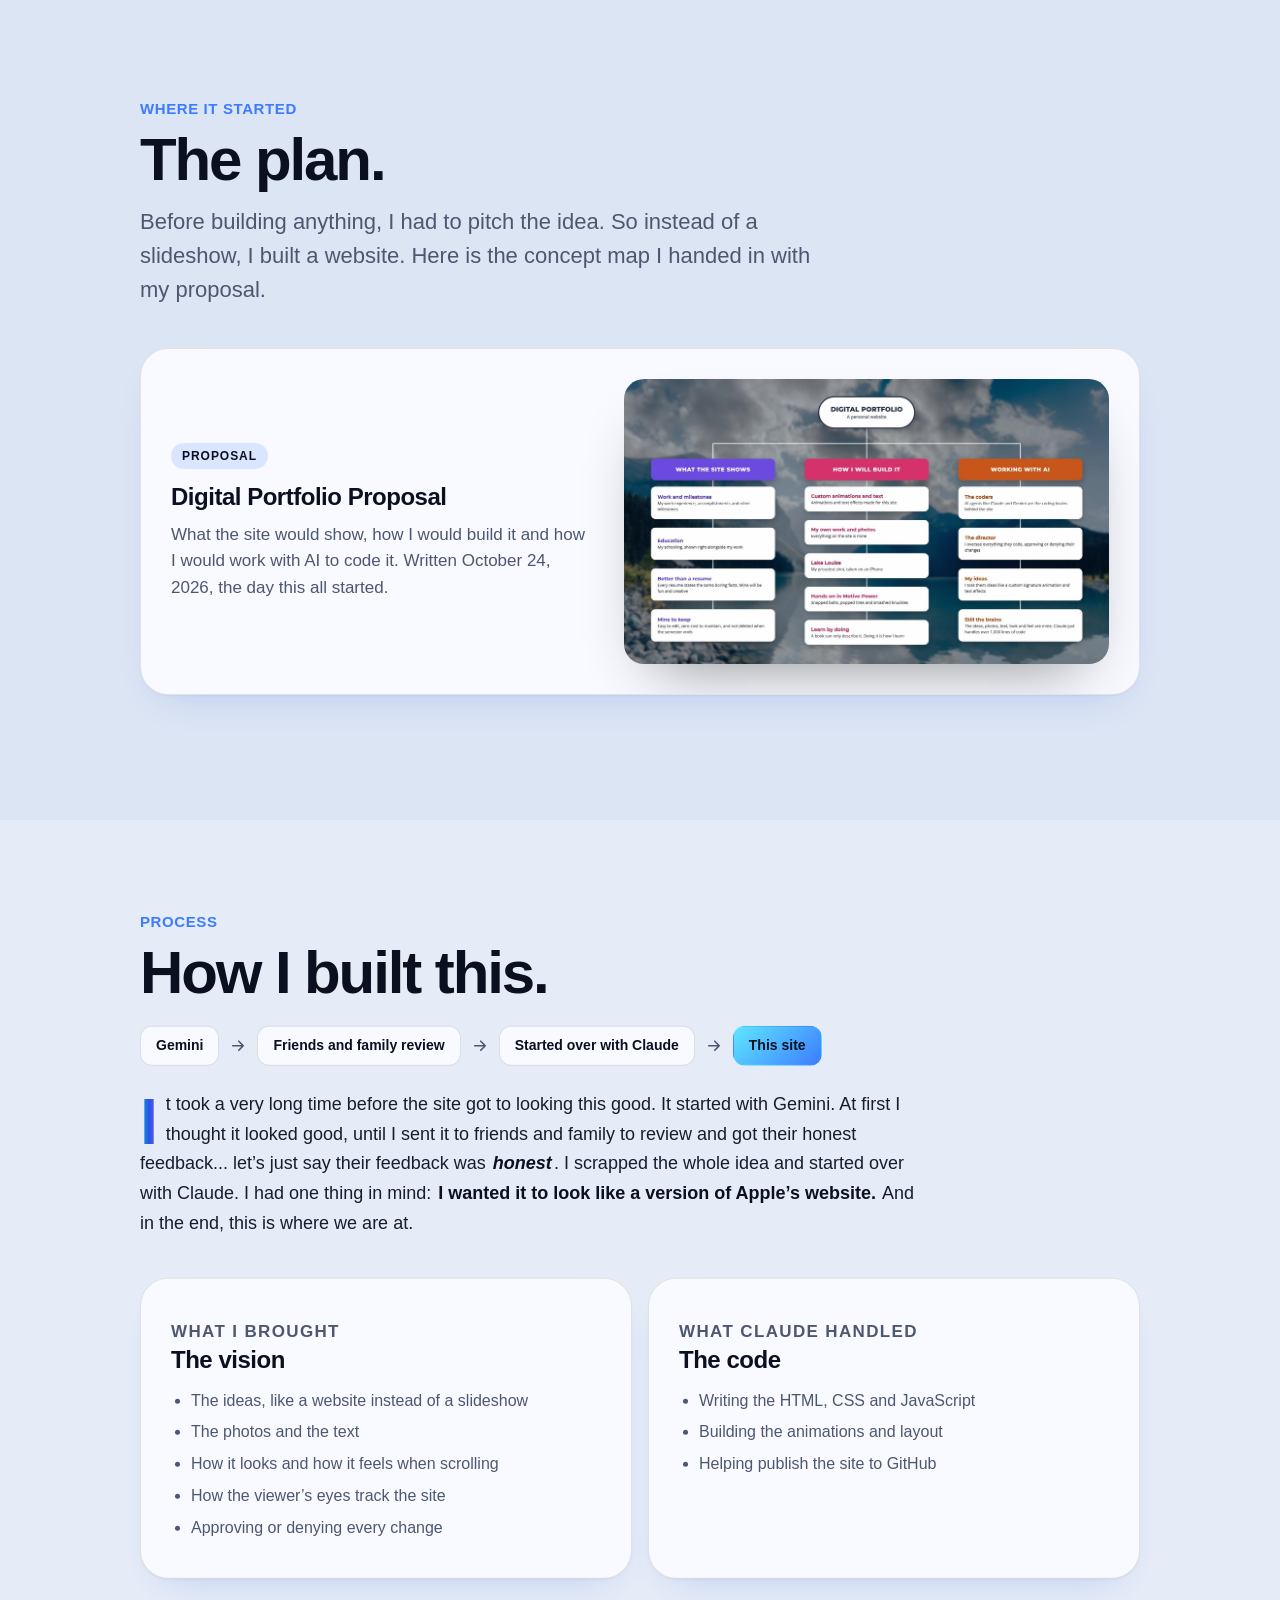
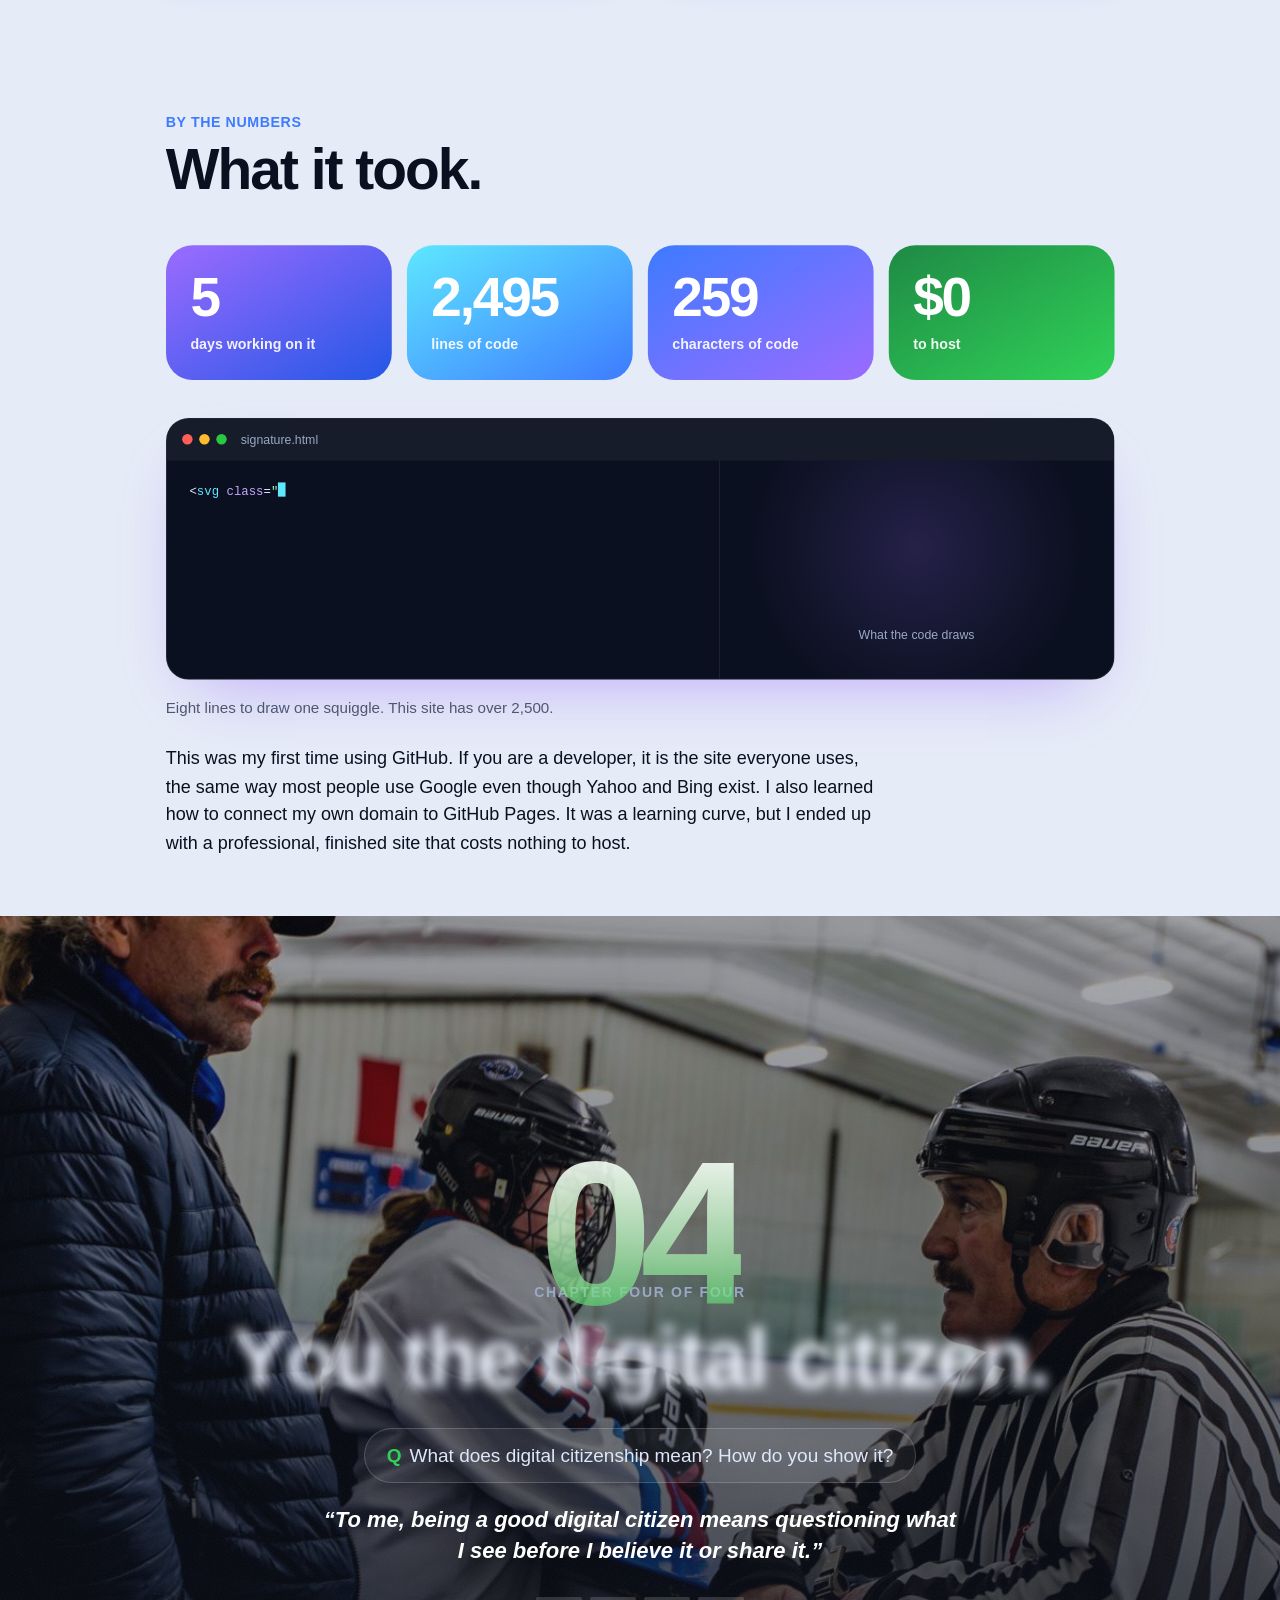
==== commit 9870f7d4: "Assignment page: temporary auto play mode for recording the narrated video Co-Authored-By: Claude Op" ====
--- a/assignment.html
+++ b/assignment.html
@@ -1222,6 +1222,49 @@
   try { if (sessionStorage.getItem("ji-rec") === "1") set(true); } catch (e) {}
   addEventListener("keydown", e => { if (e.metaKey || e.ctrlKey || e.altKey || e.key.toLowerCase() !== "r" || /input|textarea/i.test(e.target.tagName)) return; const on = !root.classList.contains("rec"); set(on); say(on ? "Recording mode on. Press R to show controls" : "Controls back on"); });
 })();
+
+/* TEMPORARY auto play for recording the narrated video (remove after the video is made).
+   Press A: 3 second countdown, a magenta sync flash, then the page steps through every slide,
+   holding each one for the length of its narration clip. Press Escape to stop. */
+(() => {
+  const DUR = [29.867,4.459,36.288,42.091,48.939,8.811,3.947,9.472,33.024,11.2,14.699,108.523,3.029,31.573,23.936,7.68,29.248,13.397,31.872,8.853,15.68,17.493,30.187,21.675,2.965,25.877,6.251,53.845];
+  const LEAD = 0.9, TAIL = 0.6, HOLD_END = 4;
+  const ov = document.createElement("div");
+  ov.style.cssText = "position:fixed;inset:0;z-index:99;display:none;place-items:center;font:800 22vh -apple-system,Helvetica,Arial,sans-serif;color:#fff;background:#0a1020";
+  document.body.append(ov);
+  let timer = 0, running = false;
+  const stop = () => { running = false; clearTimeout(timer); ov.style.display = "none"; };
+  const showSlide = i => { const sl = slides[i]; scrollTo({ top: i ? sl.offsetTop - 52 : 0, behavior: i ? "smooth" : "auto" }); if (i === 0) typeTitle(200); };
+  const start = () => {
+    if (running) return; running = true;
+    root.classList.add("rec"); scrollTo(0, 0);
+    const marks = []; let t = 0;
+    DUR.forEach((d, i) => { marks.push(t); t += LEAD + d + TAIL; });
+    const t0 = performance.now();
+    const seq = [["3", 0], ["2", 1000], ["1", 2000], ["flash", 3000], ["go", 3400]];
+    seq.forEach(([k, at]) => setTimeout(() => {
+      if (!running) return;
+      if (k === "flash") { ov.textContent = ""; ov.style.background = "#ff00ff"; }
+      else if (k === "go") {
+        ov.style.display = "none"; ov.style.background = "#0a1020";
+        const base = performance.now(); let i = 0;
+        const step = () => {
+          if (!running) return;
+          const now = (performance.now() - base) / 1000;
+          while (i < marks.length && now >= marks[i]) { showSlide(i); i++; }
+          if (i < marks.length) timer = setTimeout(step, 20);
+          else timer = setTimeout(() => { running = false; }, (t - marks[marks.length - 1] + HOLD_END) * 1000);
+        };
+        step();
+      } else { ov.style.display = "grid"; ov.textContent = k; }
+    }, at));
+  };
+  addEventListener("keydown", e => {
+    if (e.metaKey || e.ctrlKey || e.altKey || /input|textarea/i.test(e.target.tagName)) return;
+    if (e.key === "Escape" && running) { stop(); return; }
+    if (e.key.toLowerCase() === "a") start();
+  });
+})();
 </script>
 </body>
 </html>
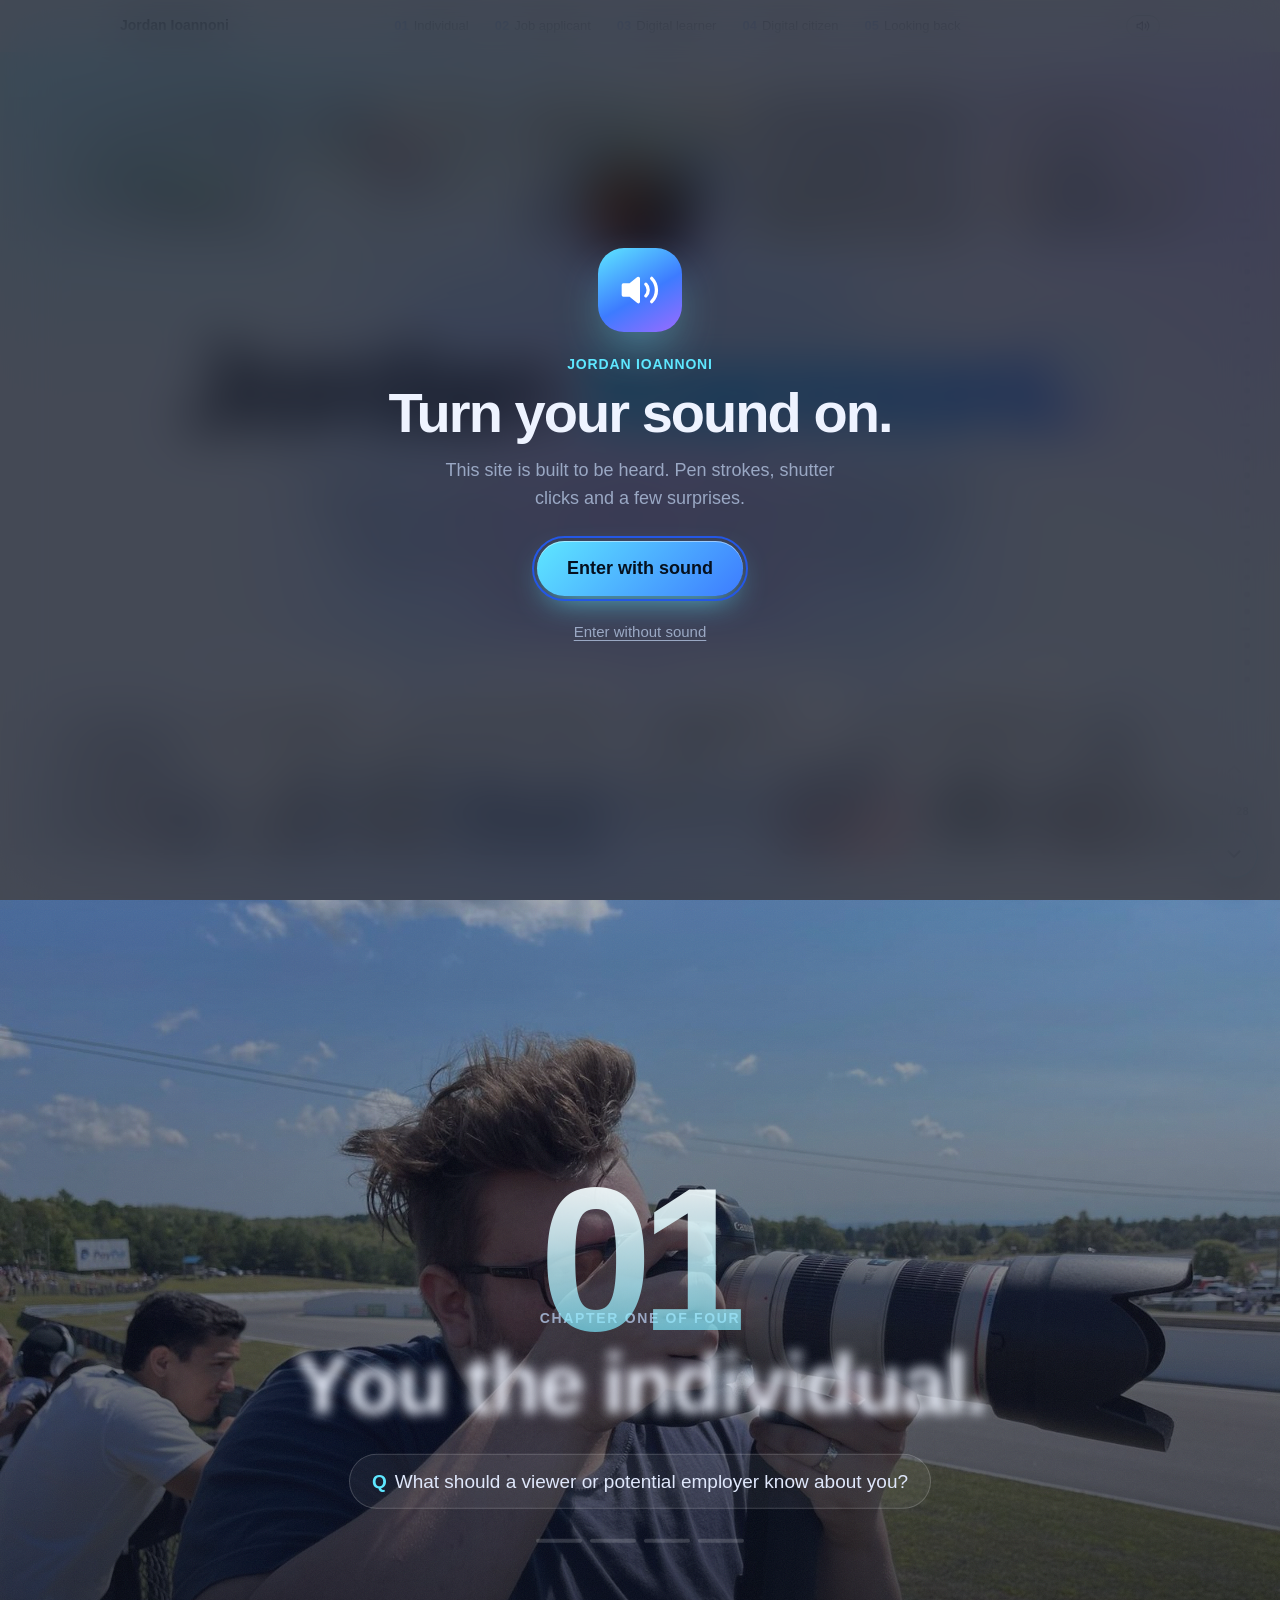
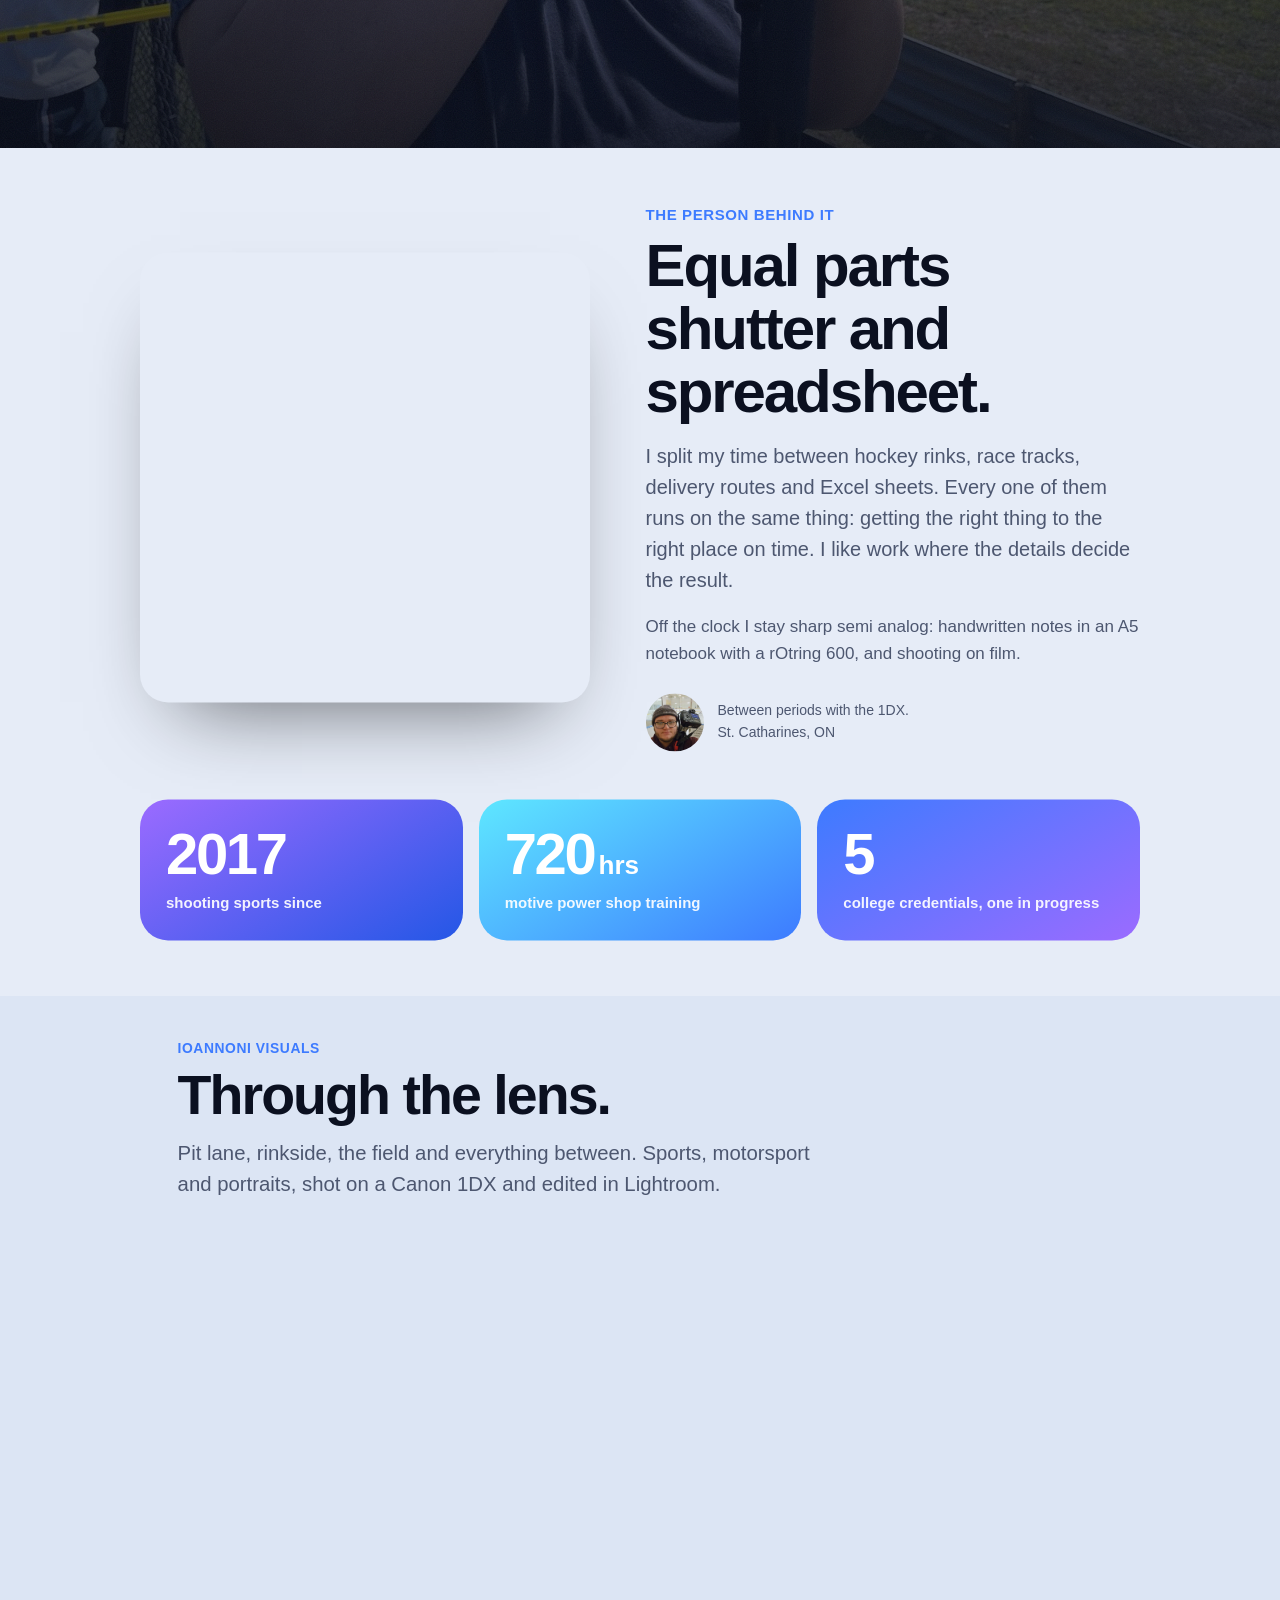
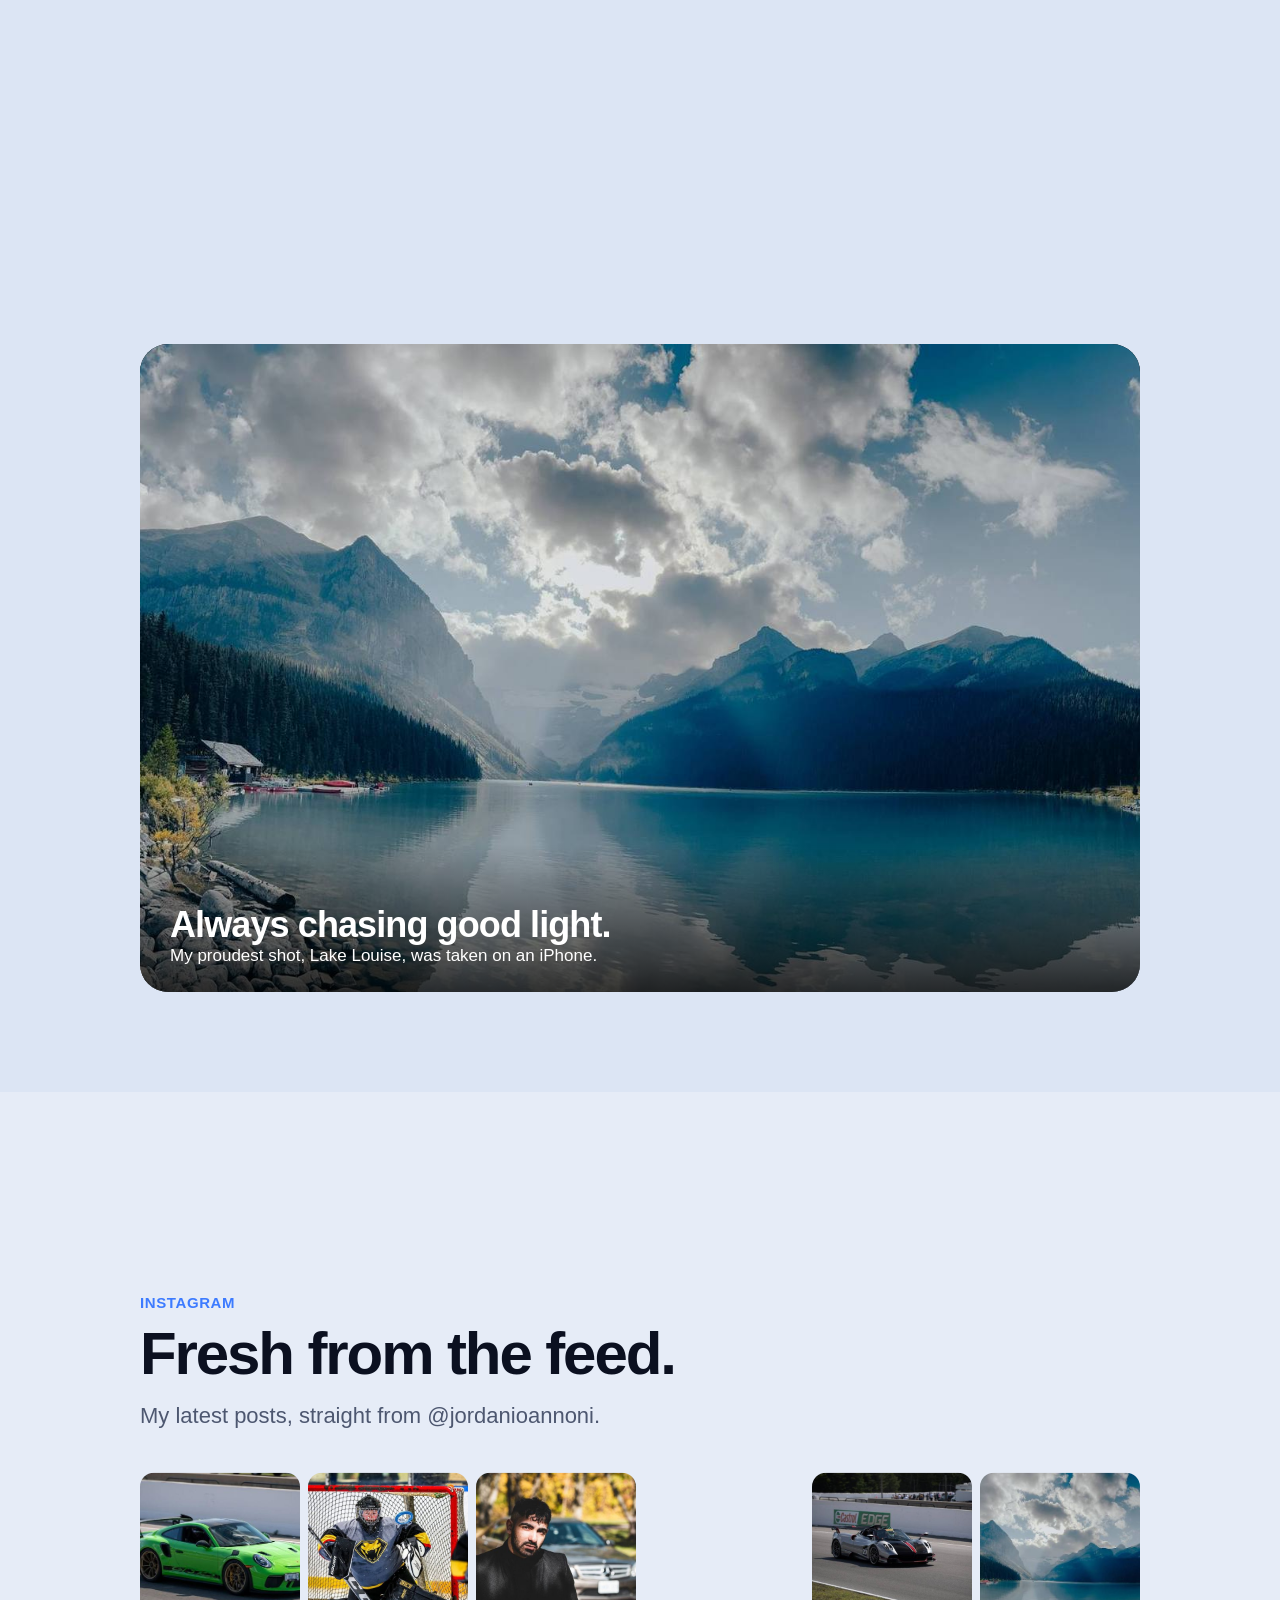
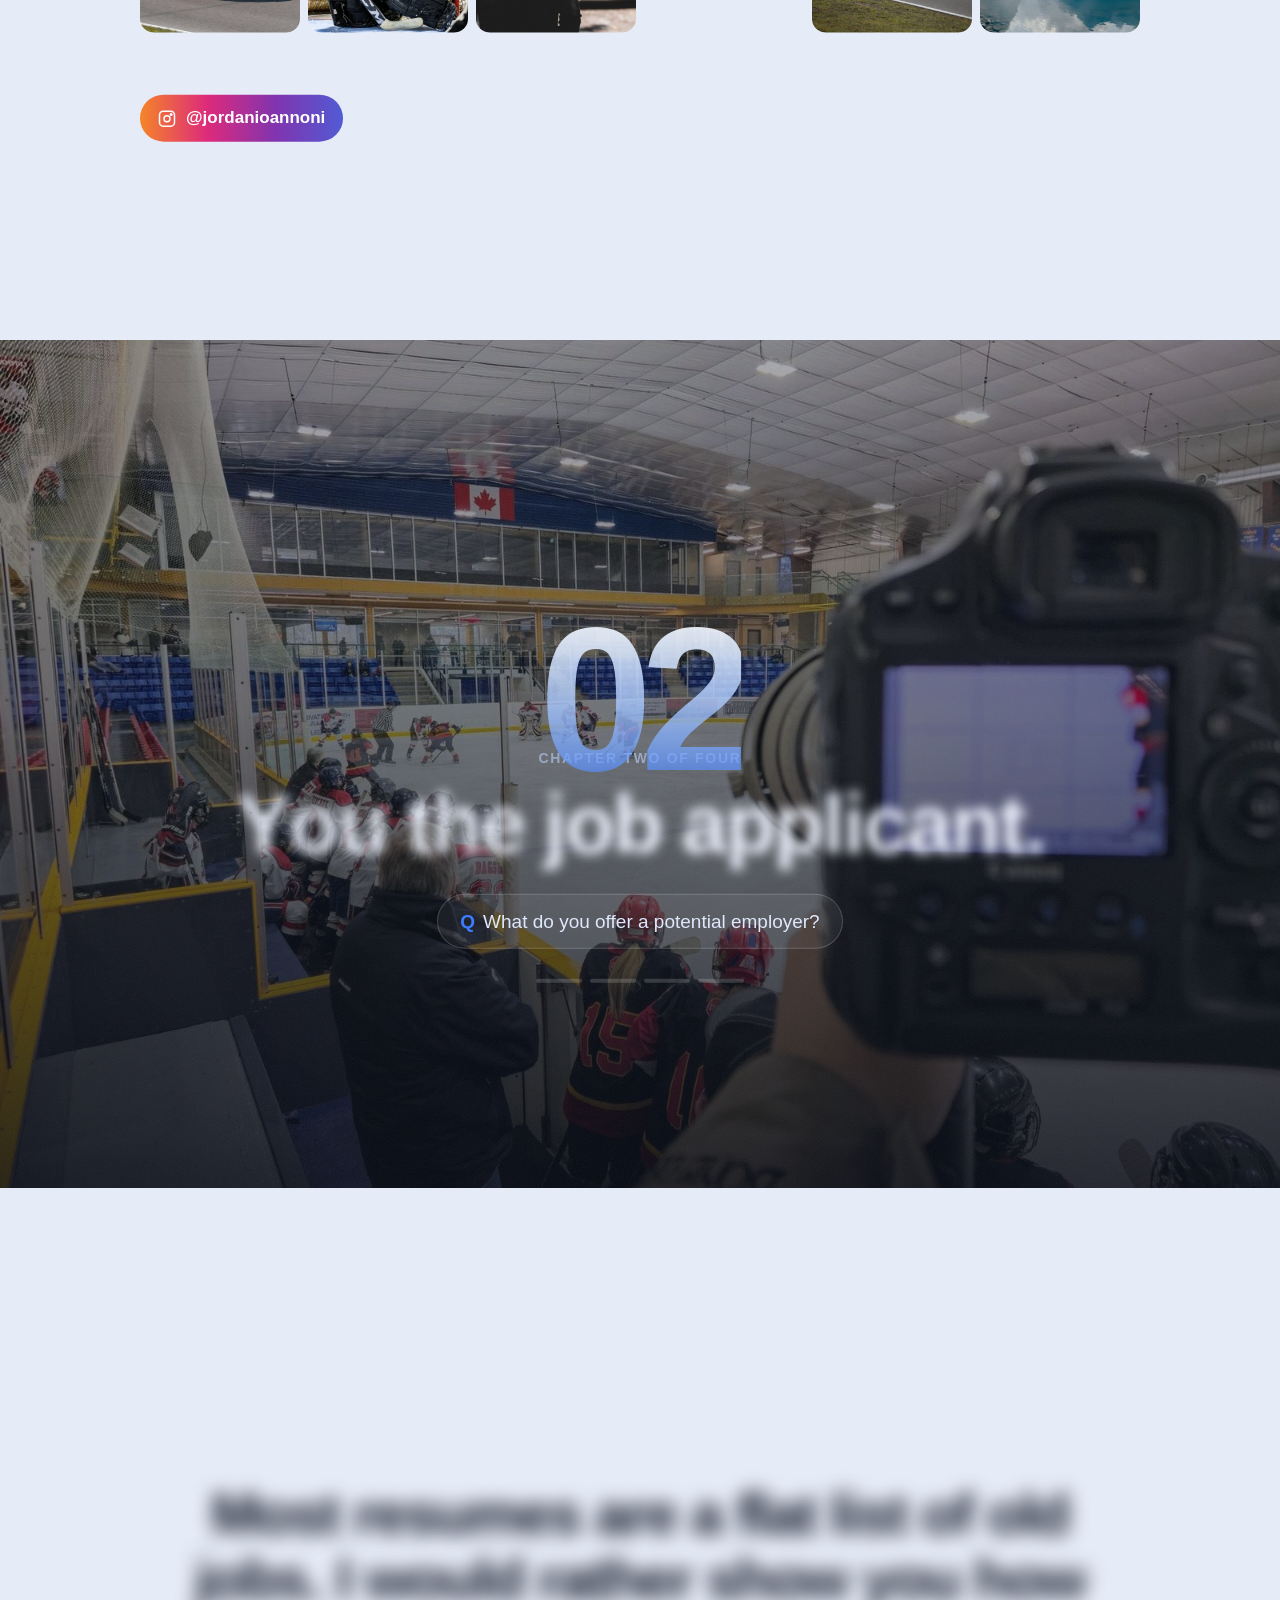
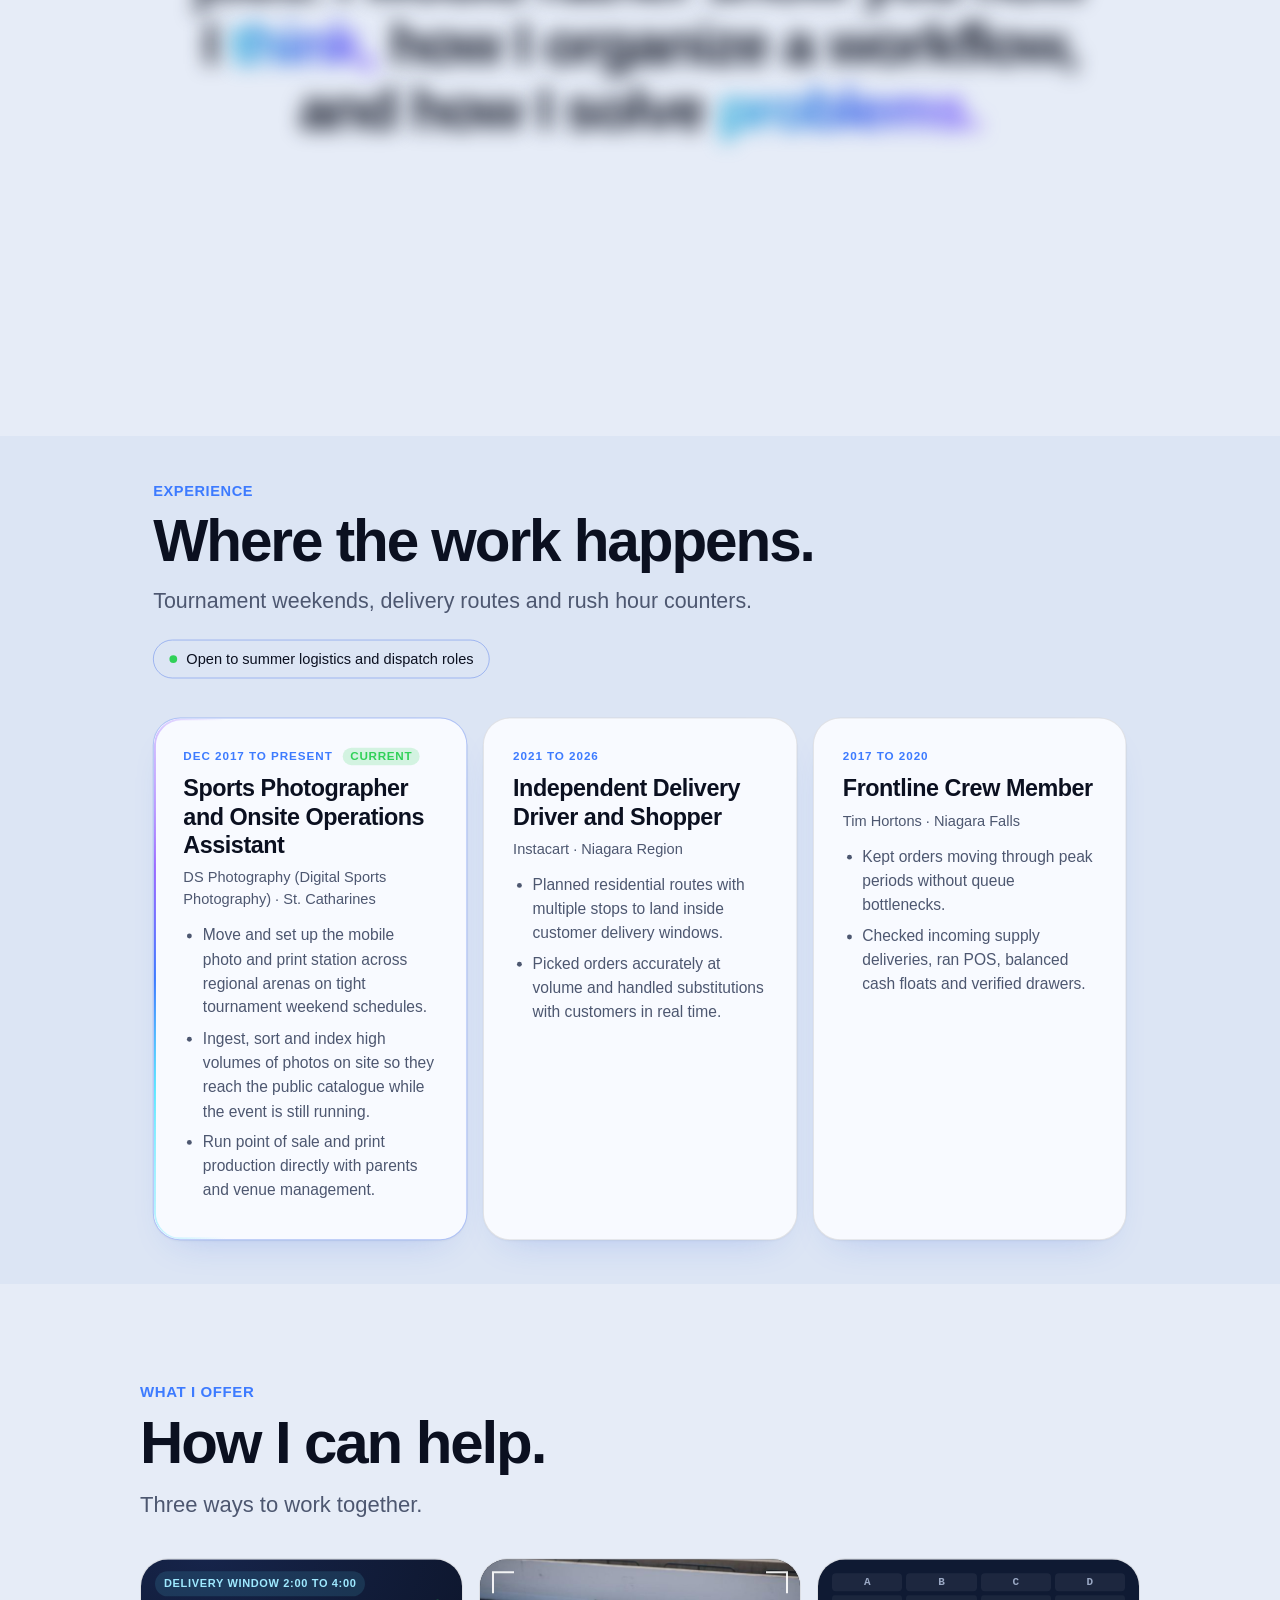
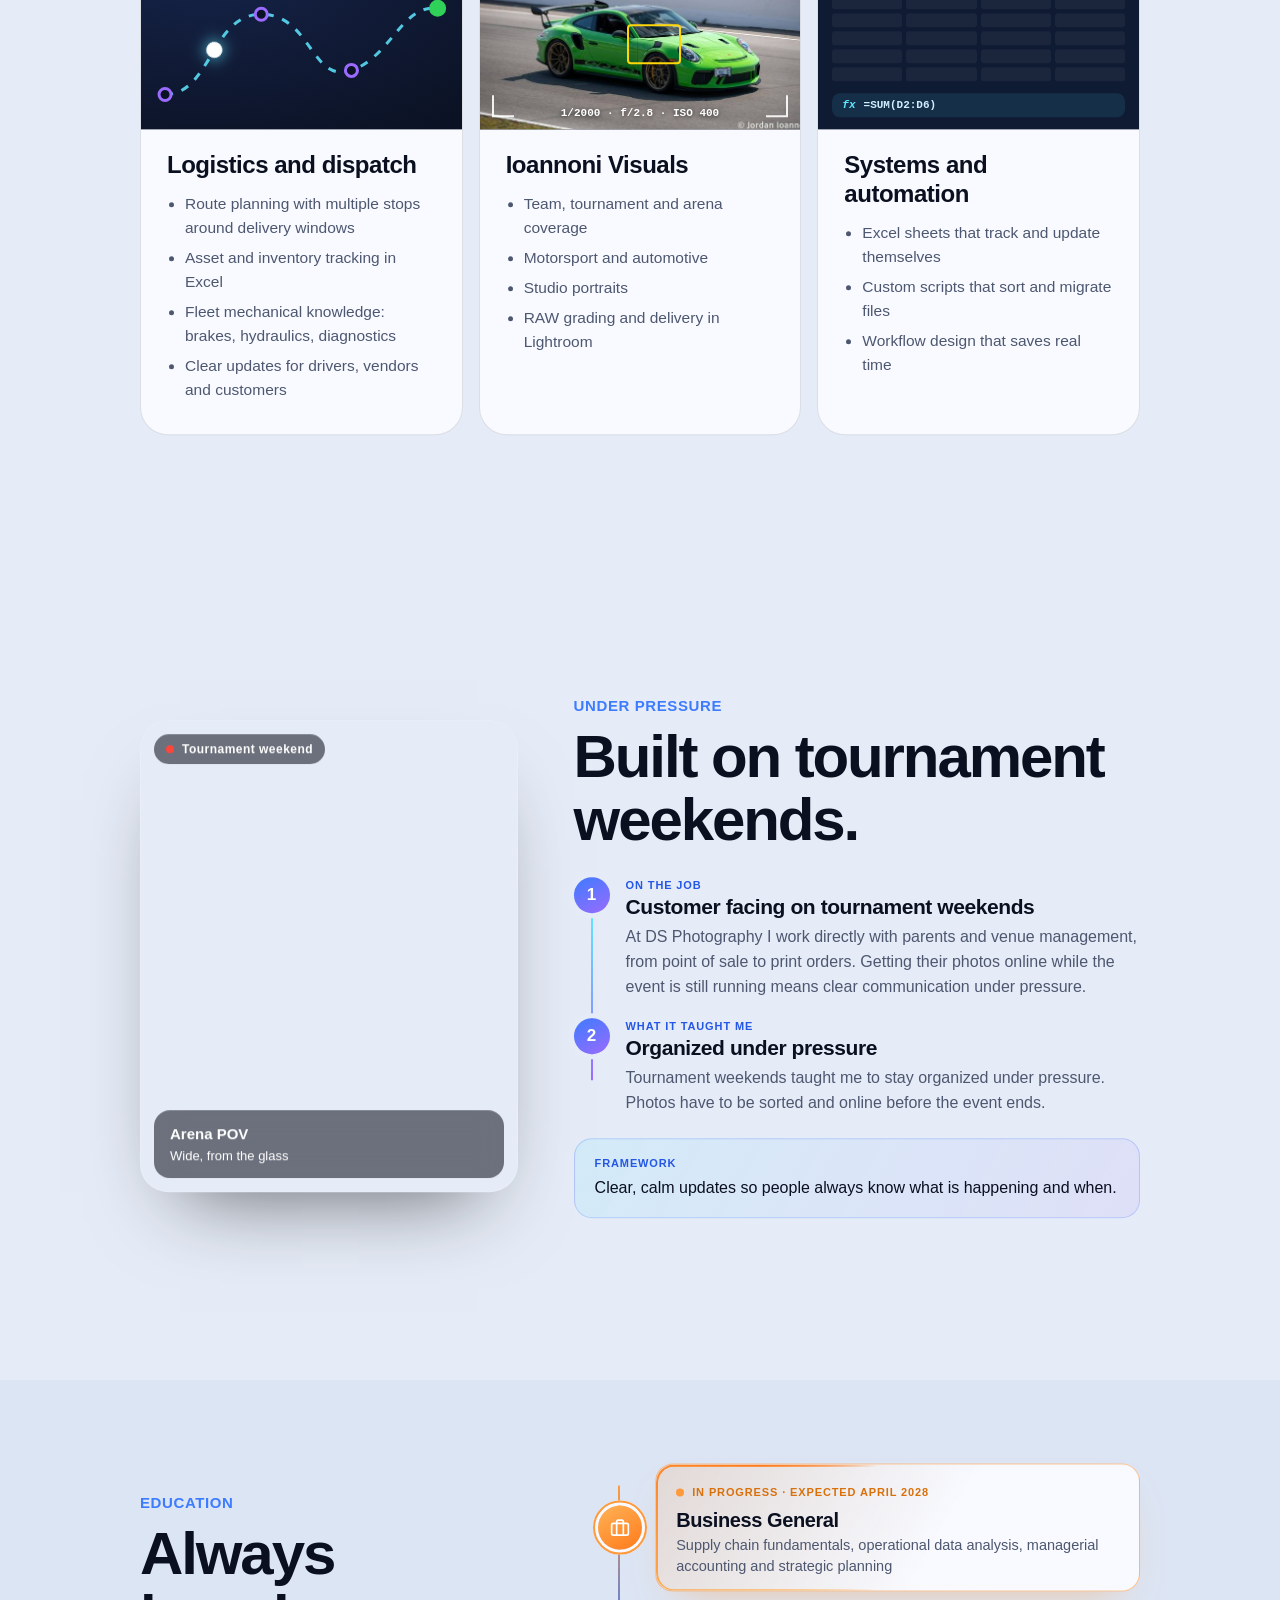
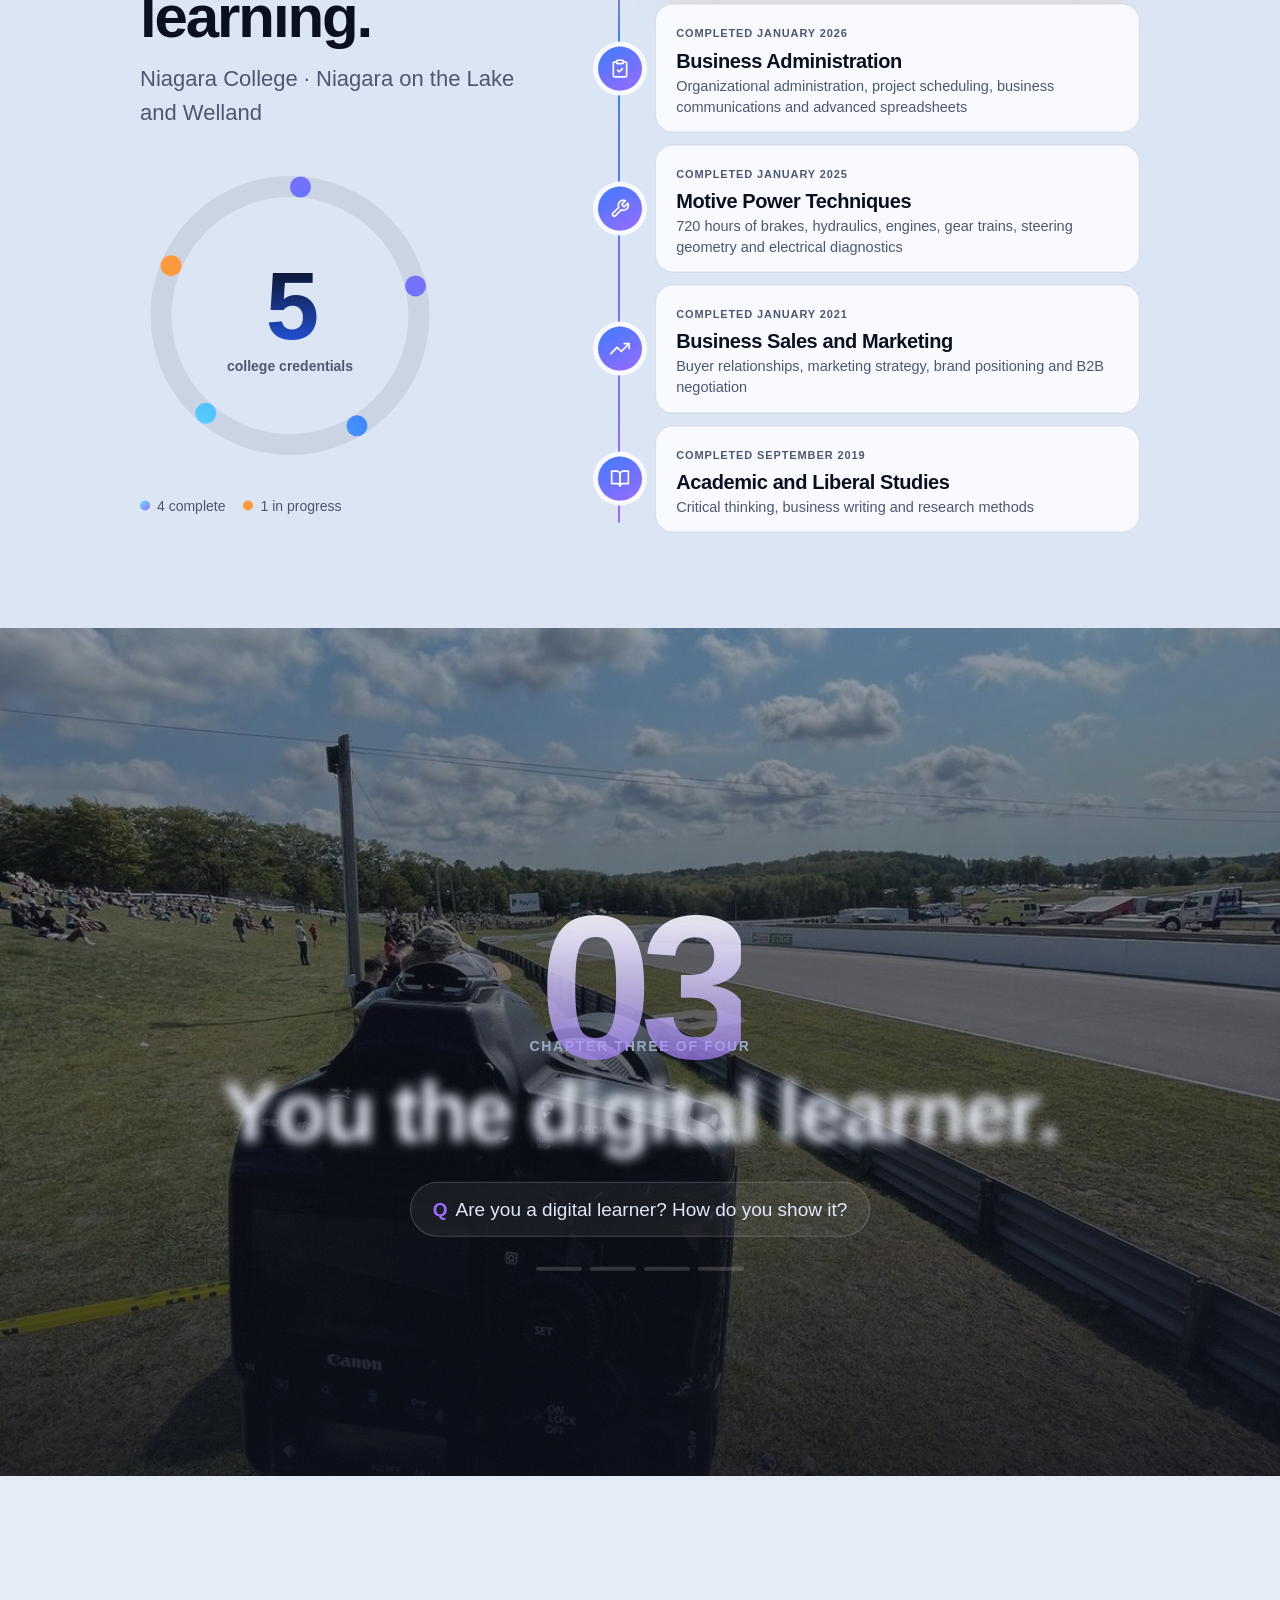
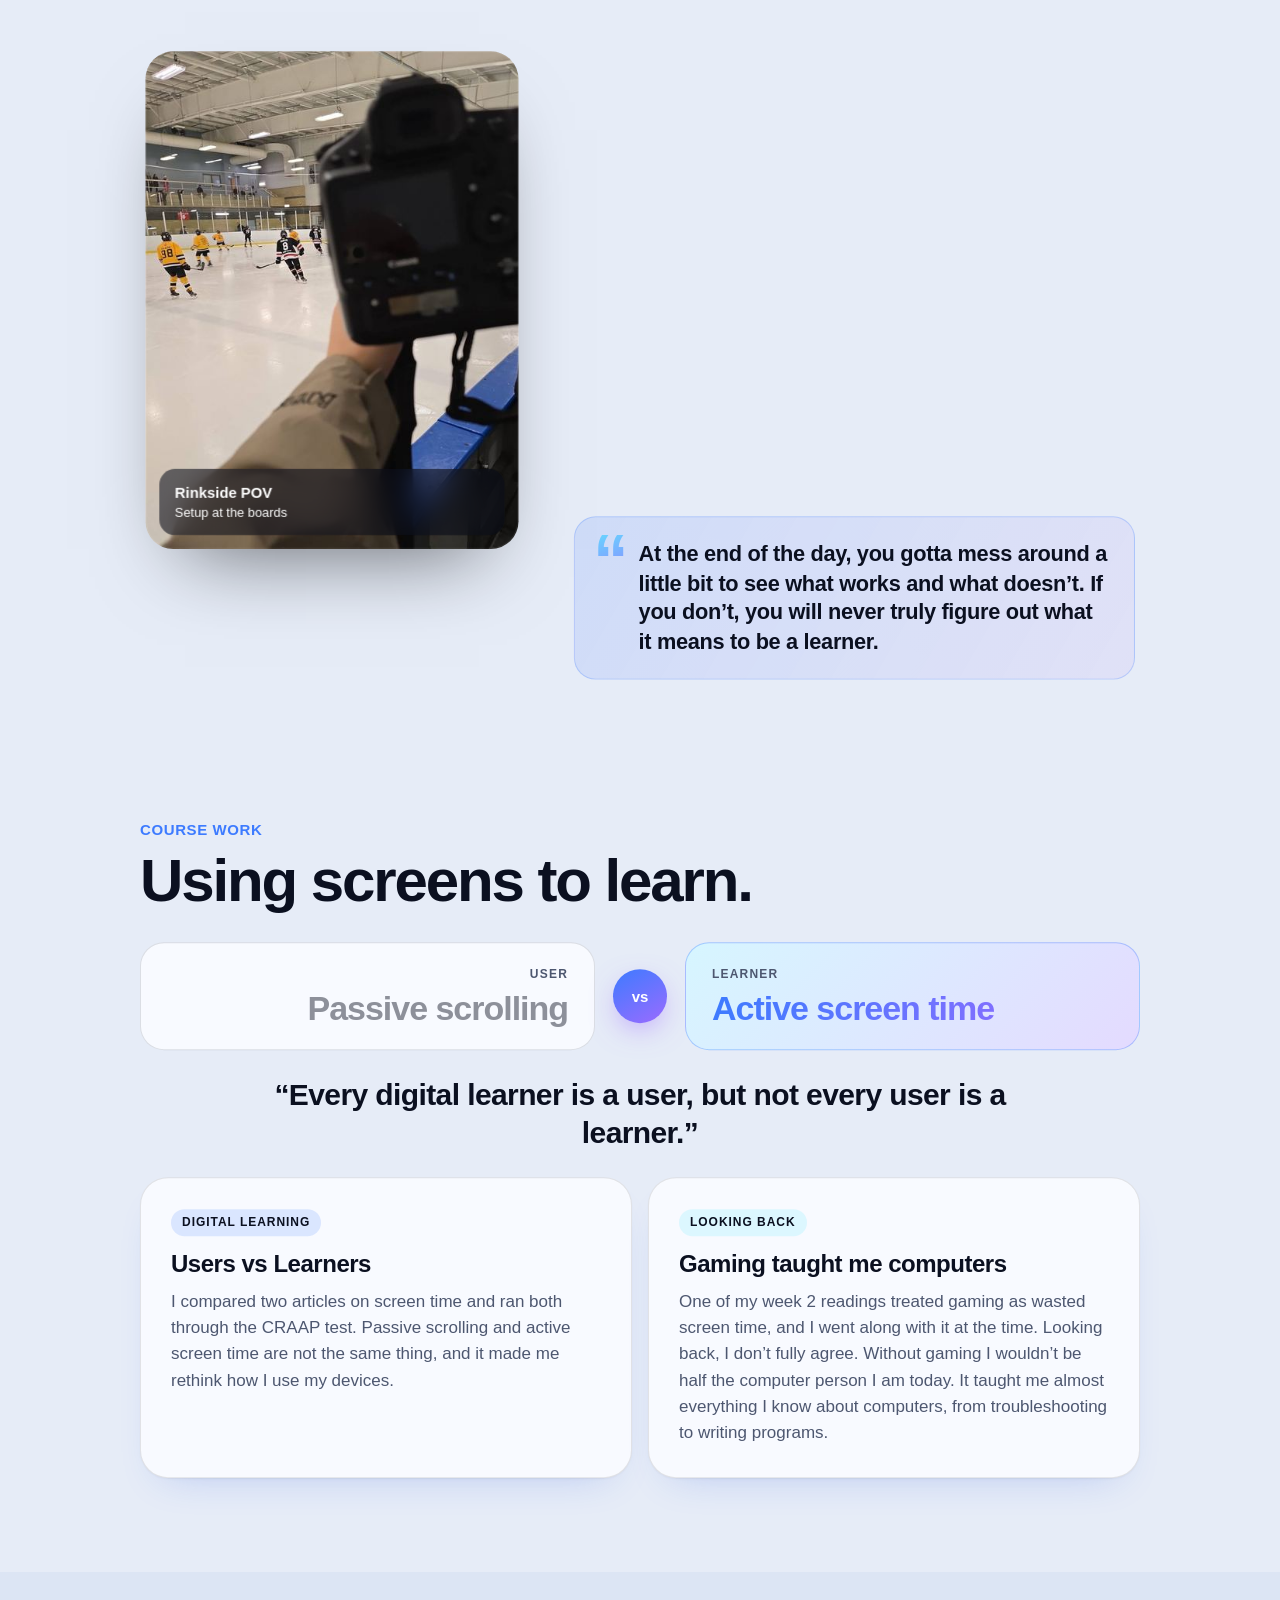
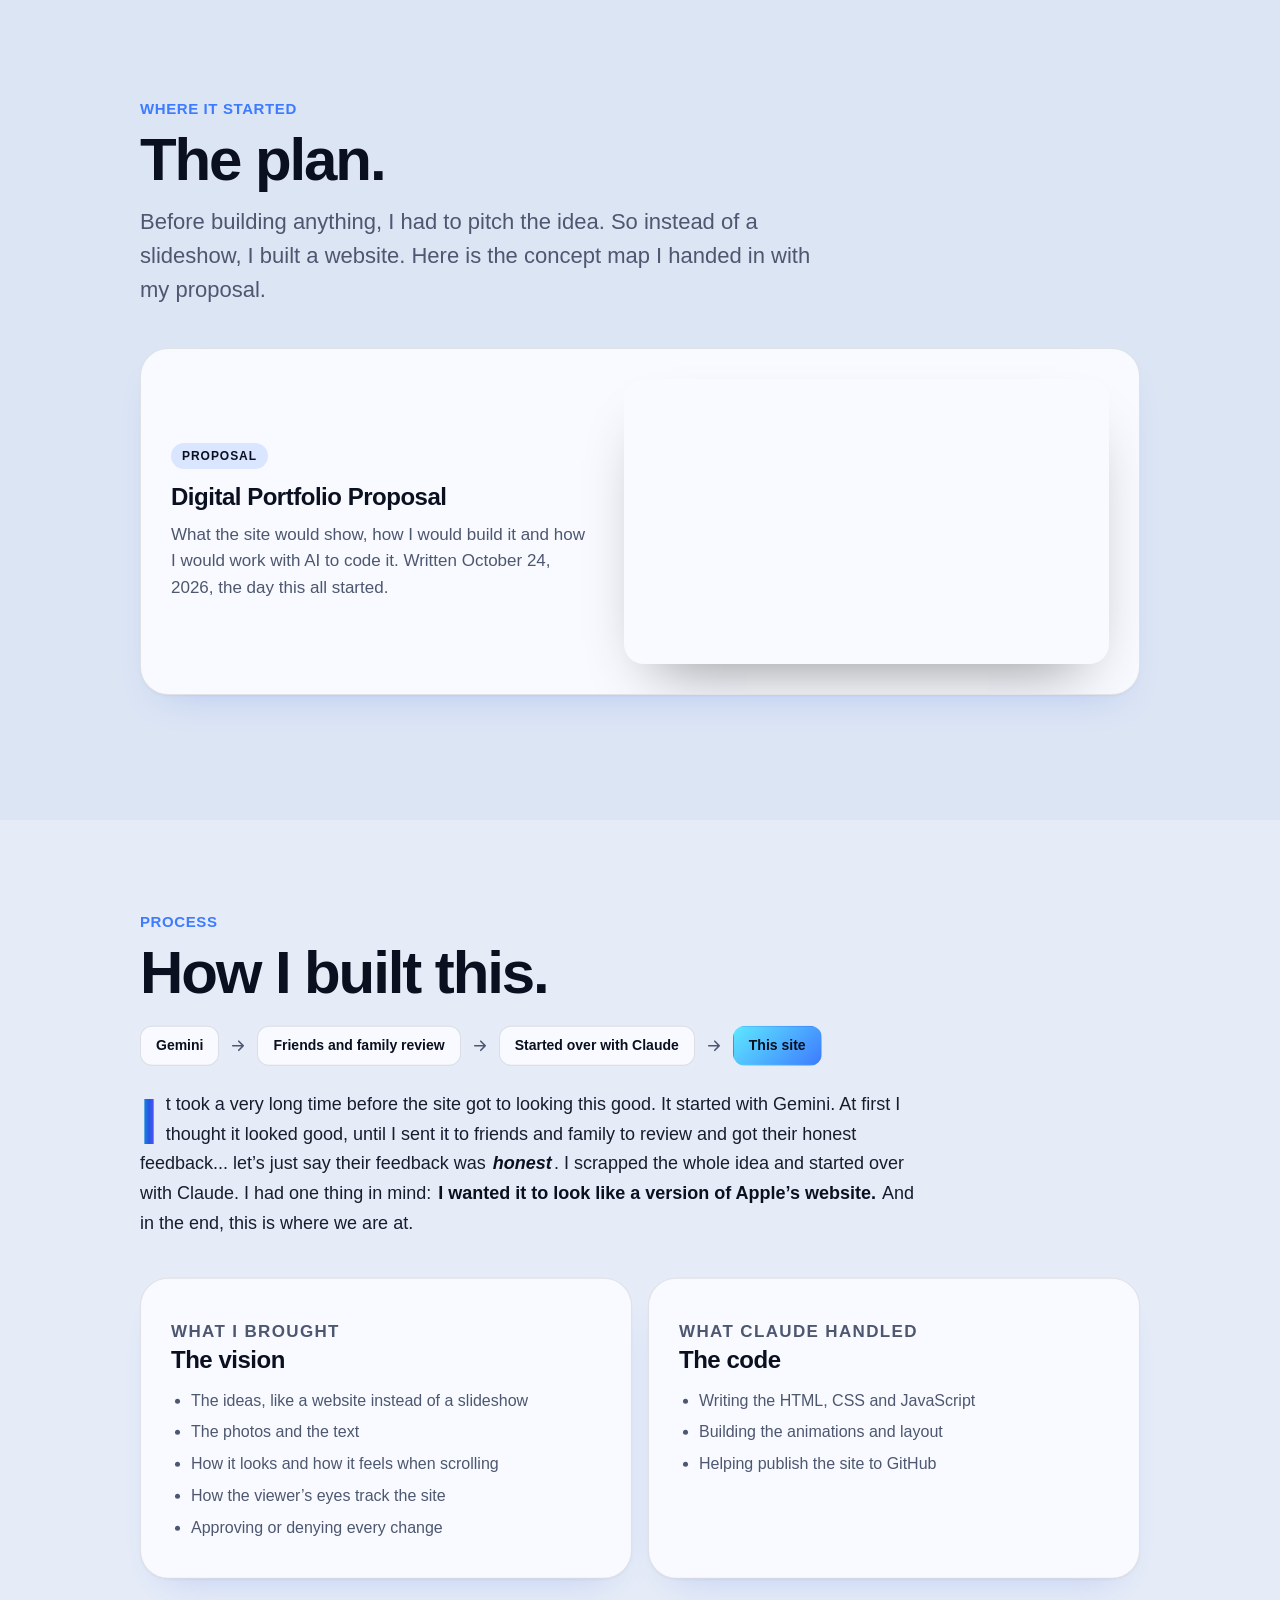
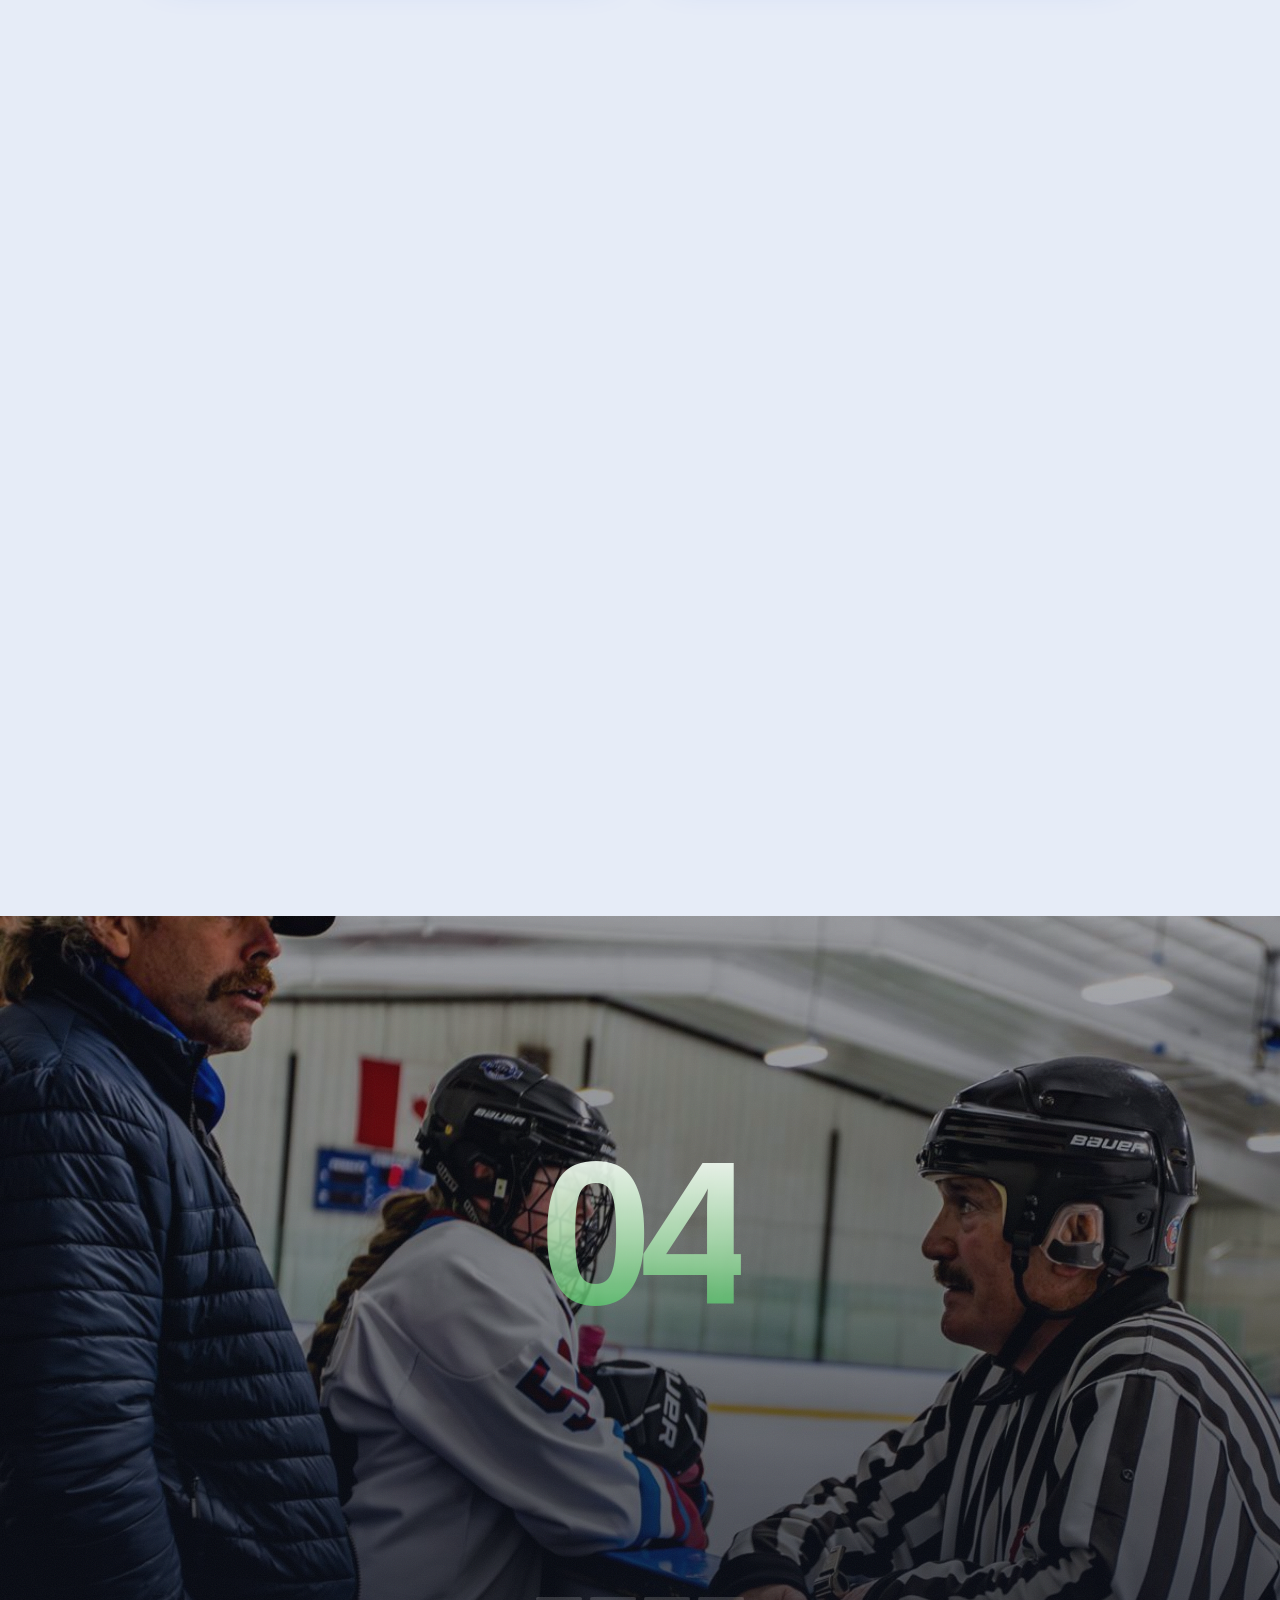
==== commit f3c9c028: "Assignment page: keep the cursor visible in recording mode Co-Authored-By: Claude Opus 5.5 <noreply@" ====
--- a/assignment.html
+++ b/assignment.html
@@ -583,7 +583,6 @@
 .def{max-width:640px;margin:22px auto 0;font-size:clamp(18px,2.2vw,22px);font-weight:600;font-style:italic;line-height:1.4;color:#fff}
 /* recording mode: press R to hide on screen controls */
 html.rec #arw,html.rec #rail,html.rec #glow{display:none!important}
-html.rec,html.rec *{cursor:none!important}
 #toast{position:fixed;left:50%;bottom:28px;transform:translate(-50%,20px);z-index:70;padding:10px 18px;border-radius:99px;background:rgba(8,12,24,.86);color:#fff;font-size:14px;font-weight:600;opacity:0;pointer-events:none;transition:opacity .4s,transform .5s cubic-bezier(.16,1,.3,1)}
 #toast.on{opacity:1;transform:translate(-50%,0)}
 
@@ -1214,7 +1213,7 @@
 /* spreadsheet illustration: cells fill in, total counts up */
 (() => { const g = $(".sg2"); if (!g) return; let h = ""; for (let r = 0; r < 5; r++) for (let c = 0; c < 4; c++) h += `<span style="--w:${c === 3 ? 30 + ((r * 37) % 60) : 40 + ((r * 13 + c * 29) % 55)}%;--dl:${(r * .12 + c * .05).toFixed(2)}s"${c === 3 ? ' class="v"' : ""}></span>`; g.innerHTML = h; })();
 
-/* recording mode: R hides the arrows, side markers, cursor and glow; arrow keys still move between slides */
+/* recording mode: R hides the arrows, side markers and glow; arrow keys still move between slides */
 (() => {
   const t = $("#toast"); let tt;
   const say = m => { t.textContent = m; t.classList.add("on"); clearTimeout(tt); tt = setTimeout(() => t.classList.remove("on"), 1600); };
